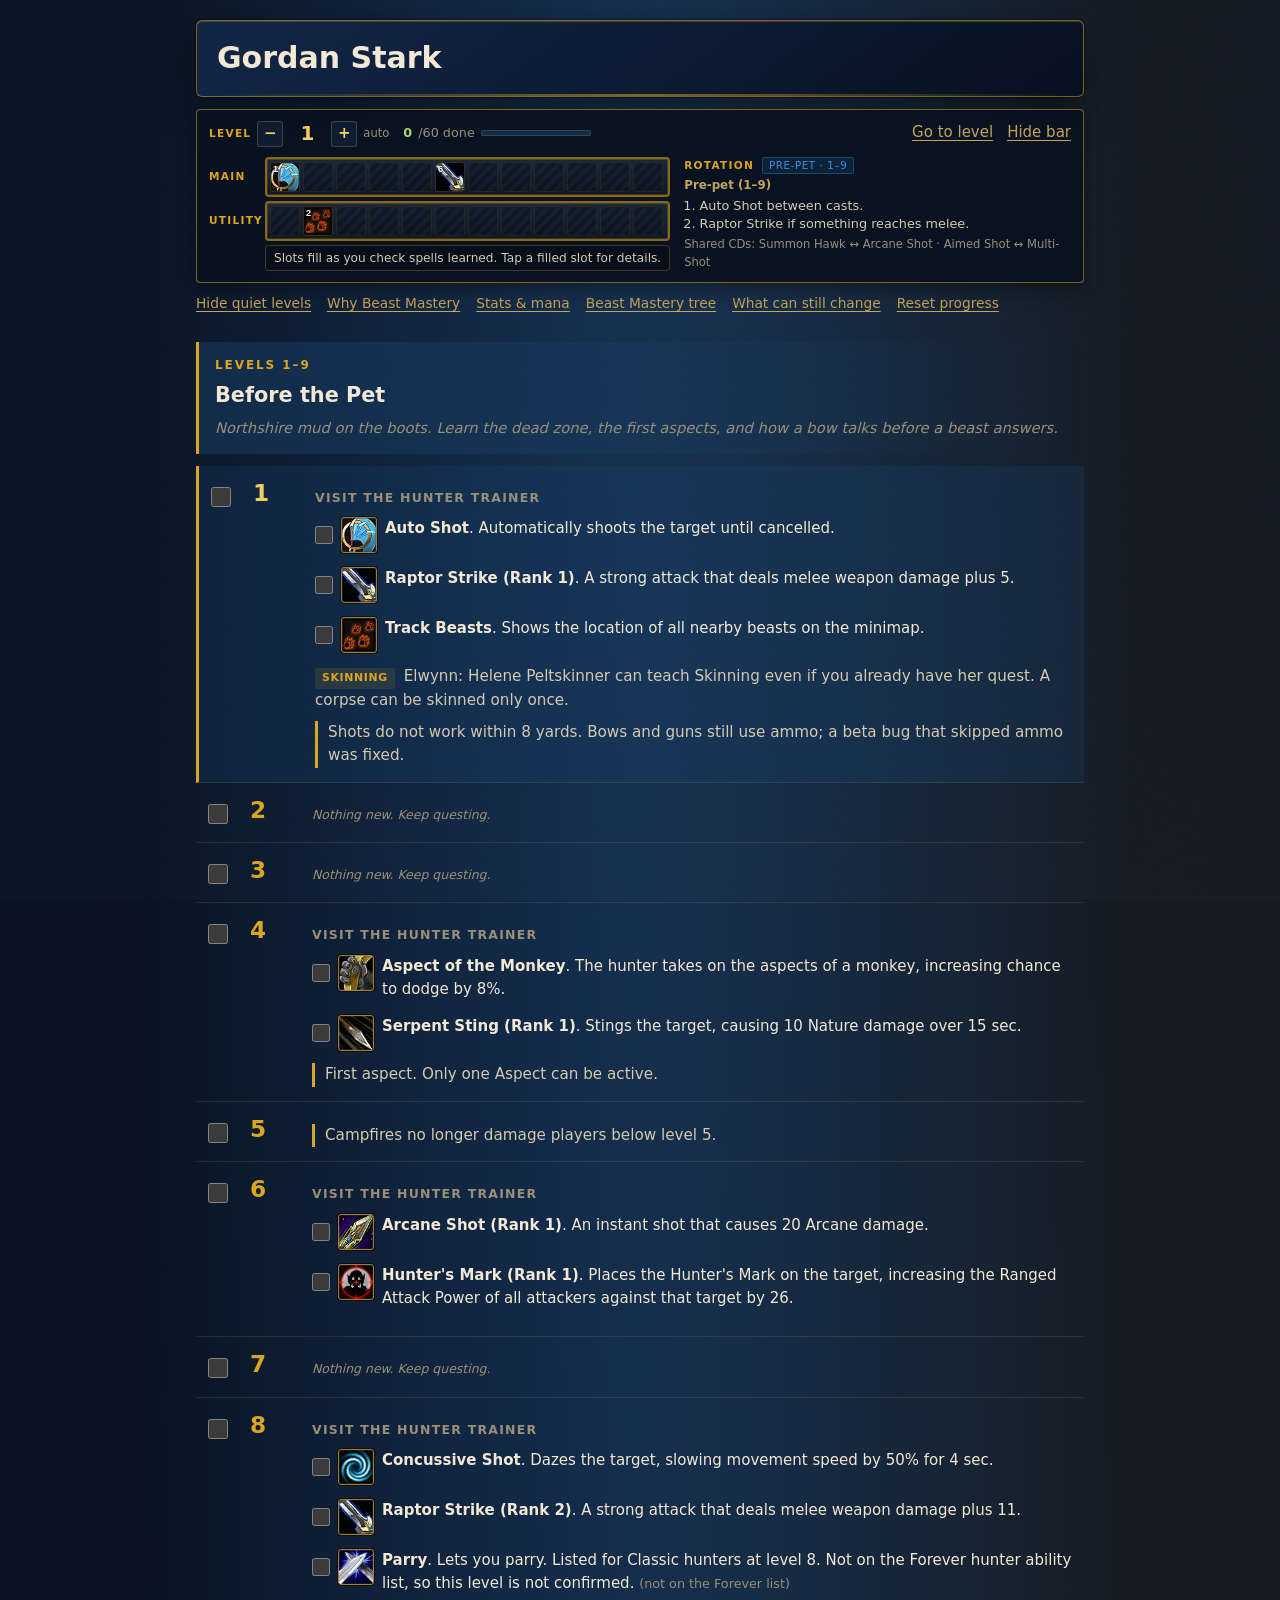
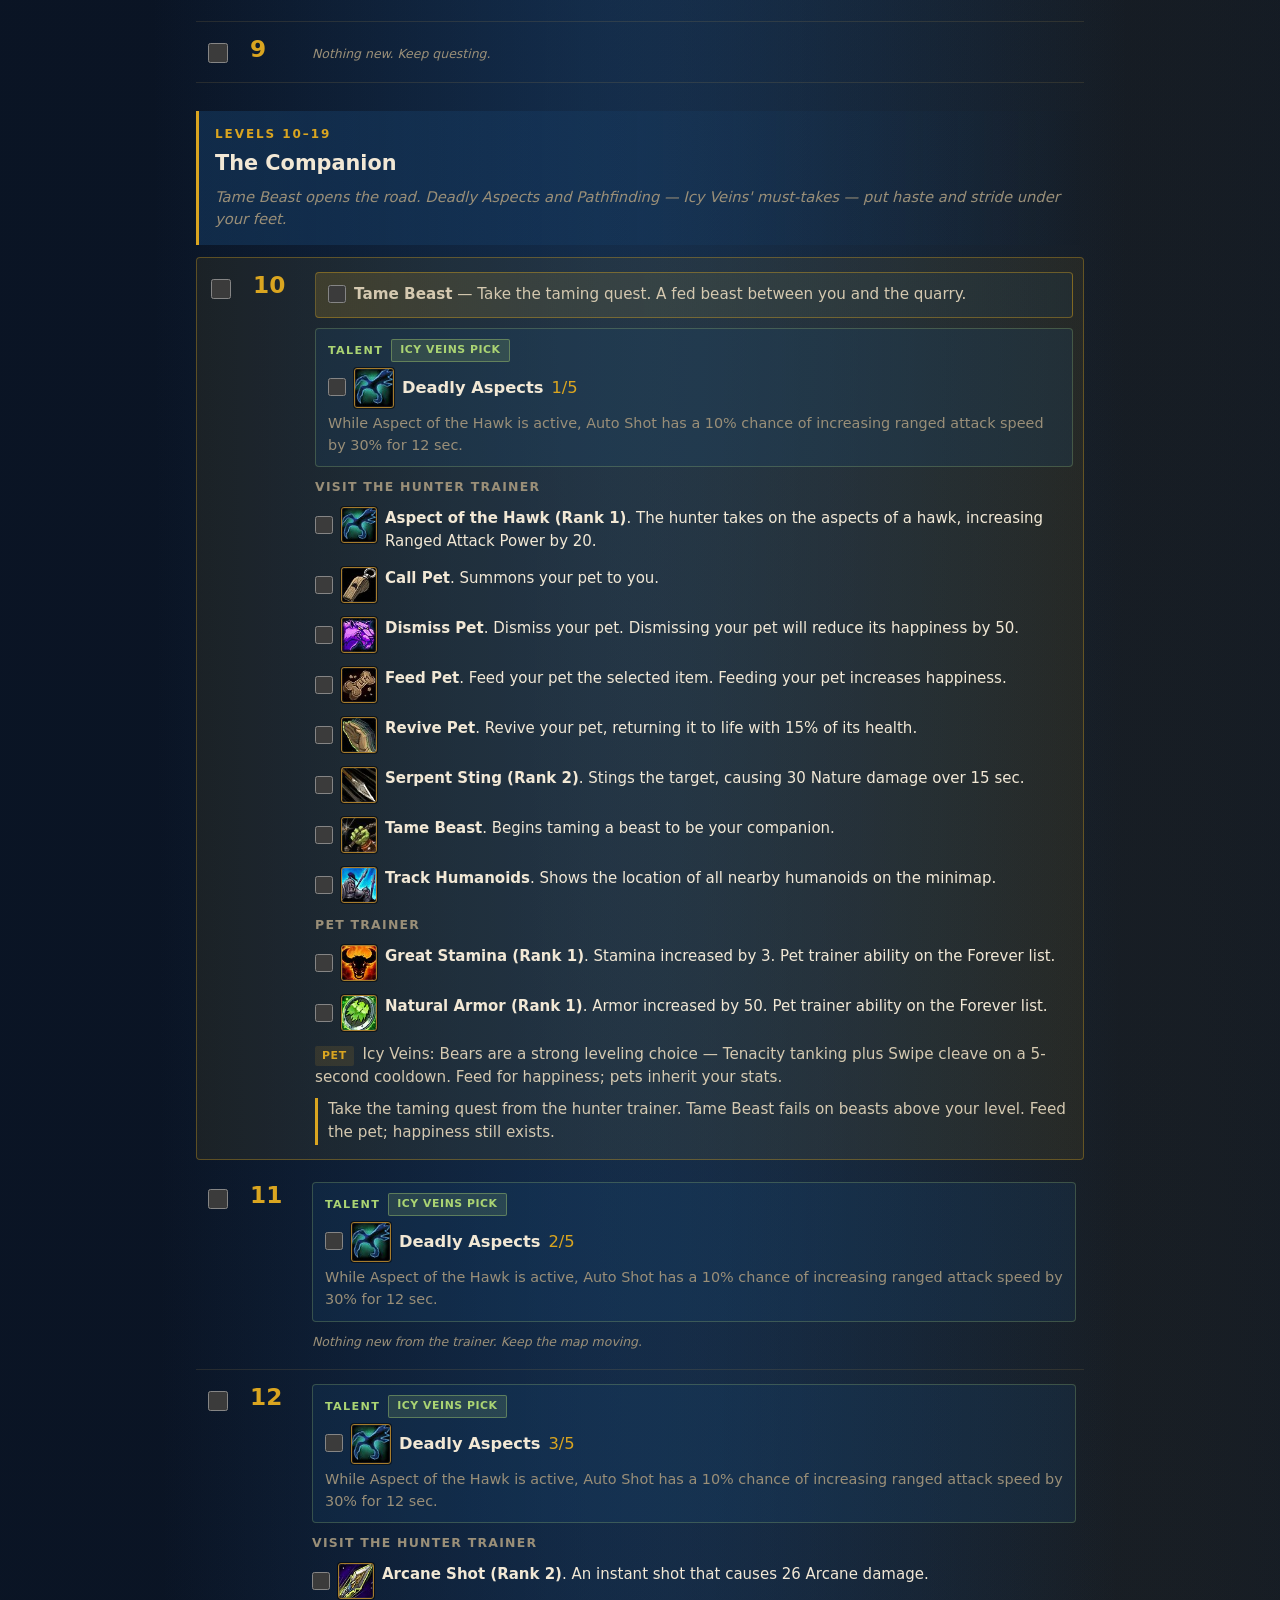
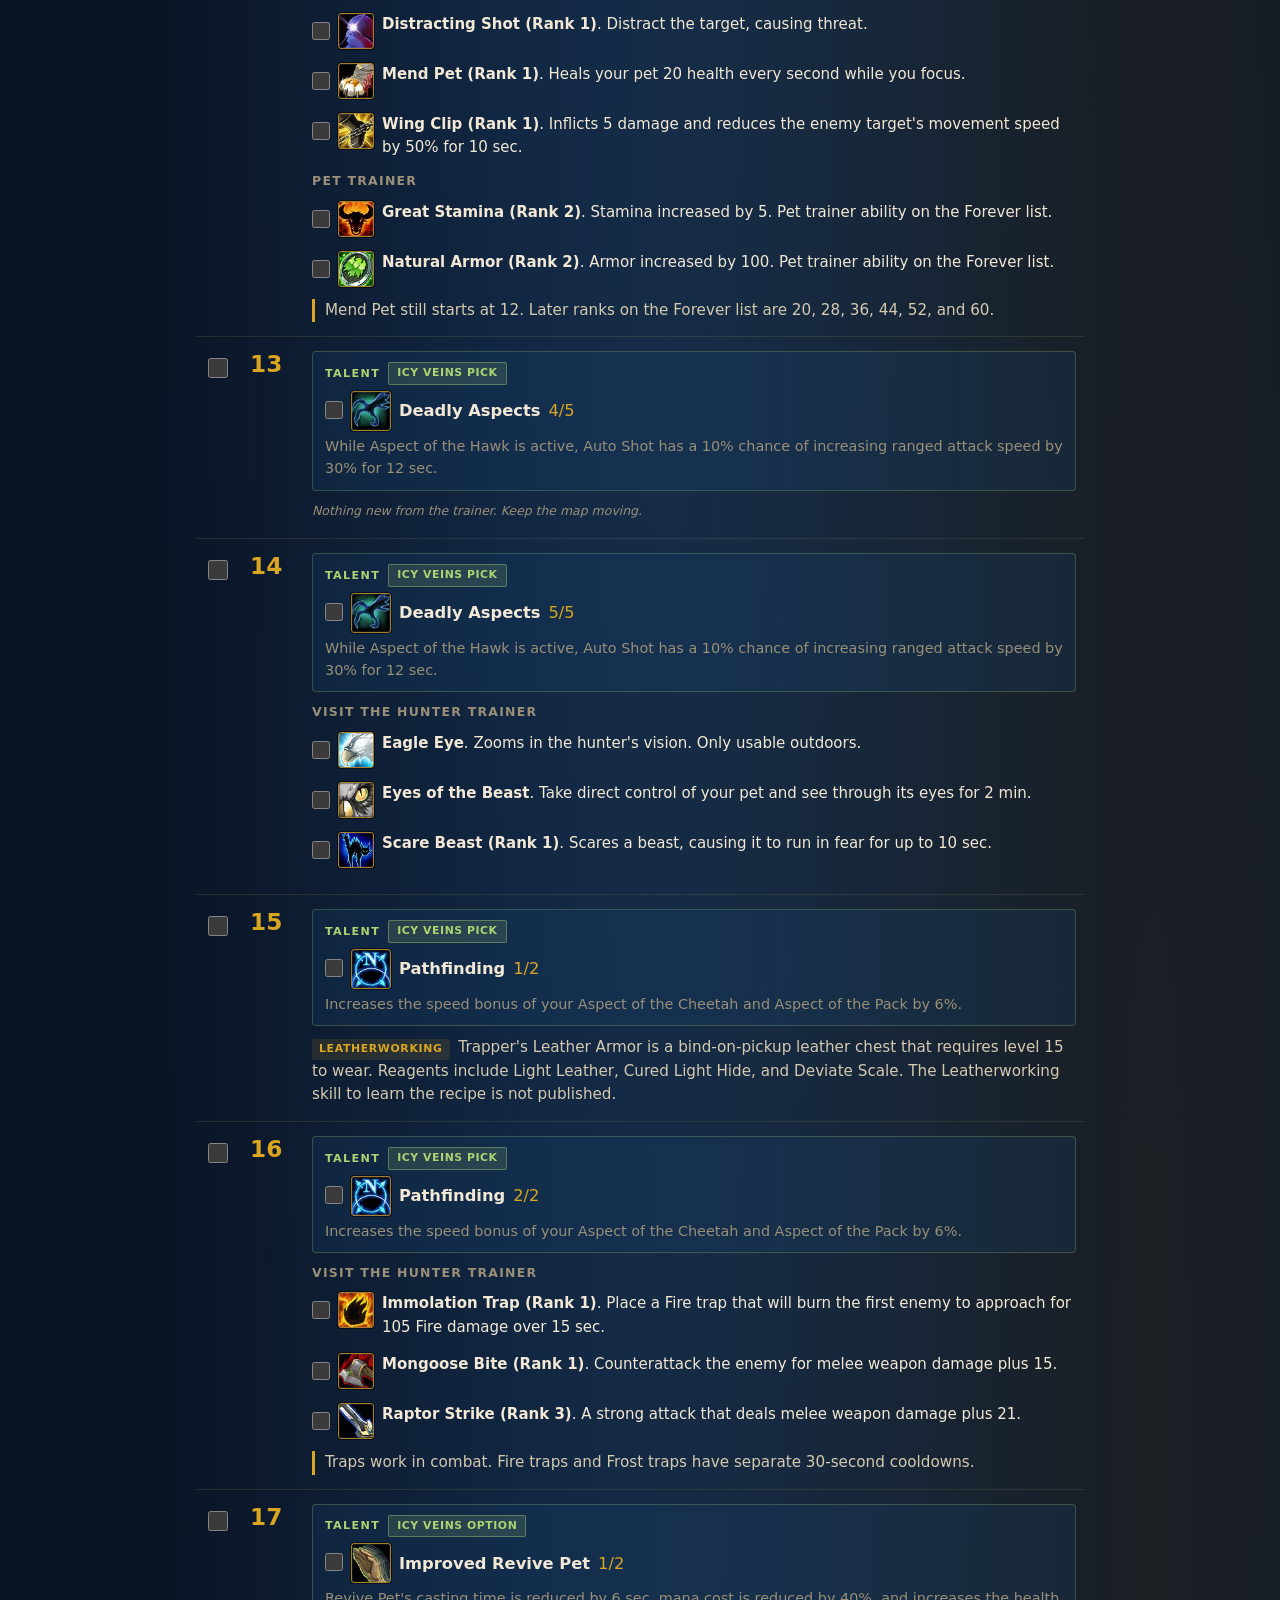
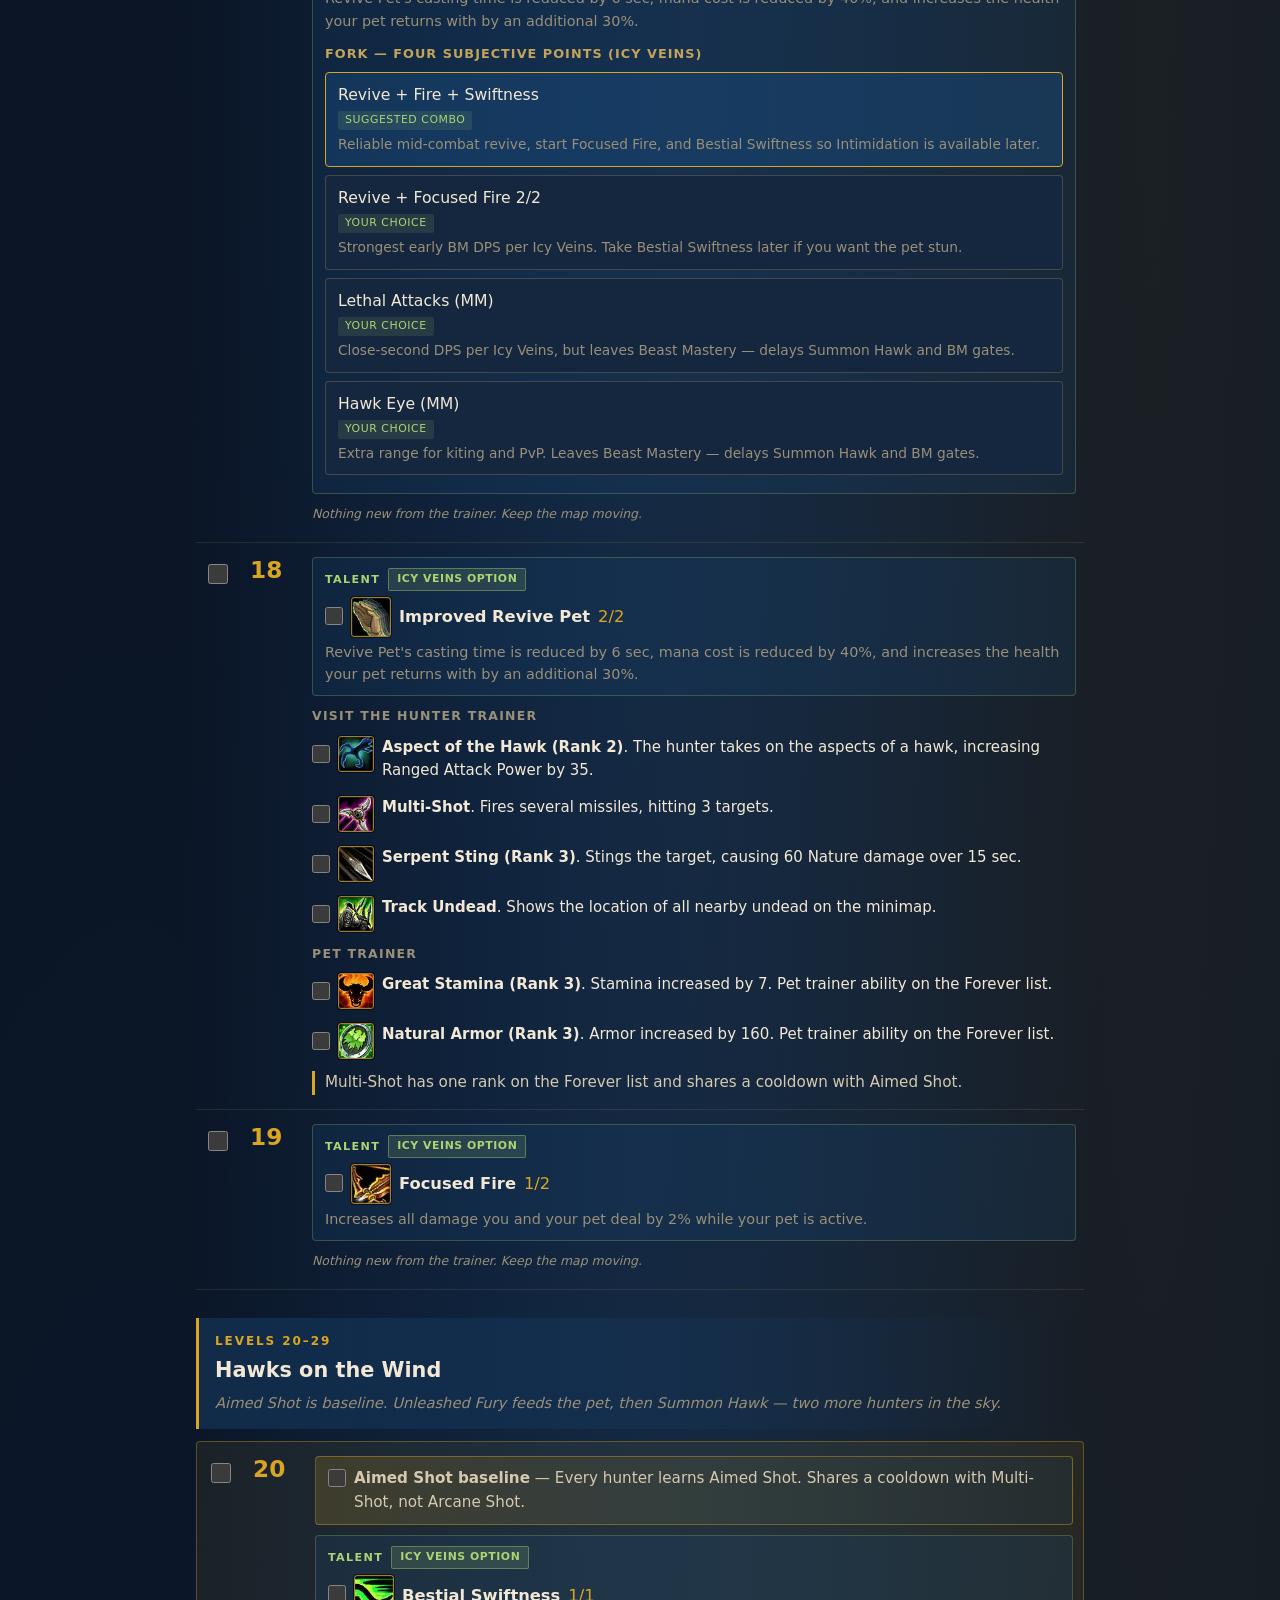
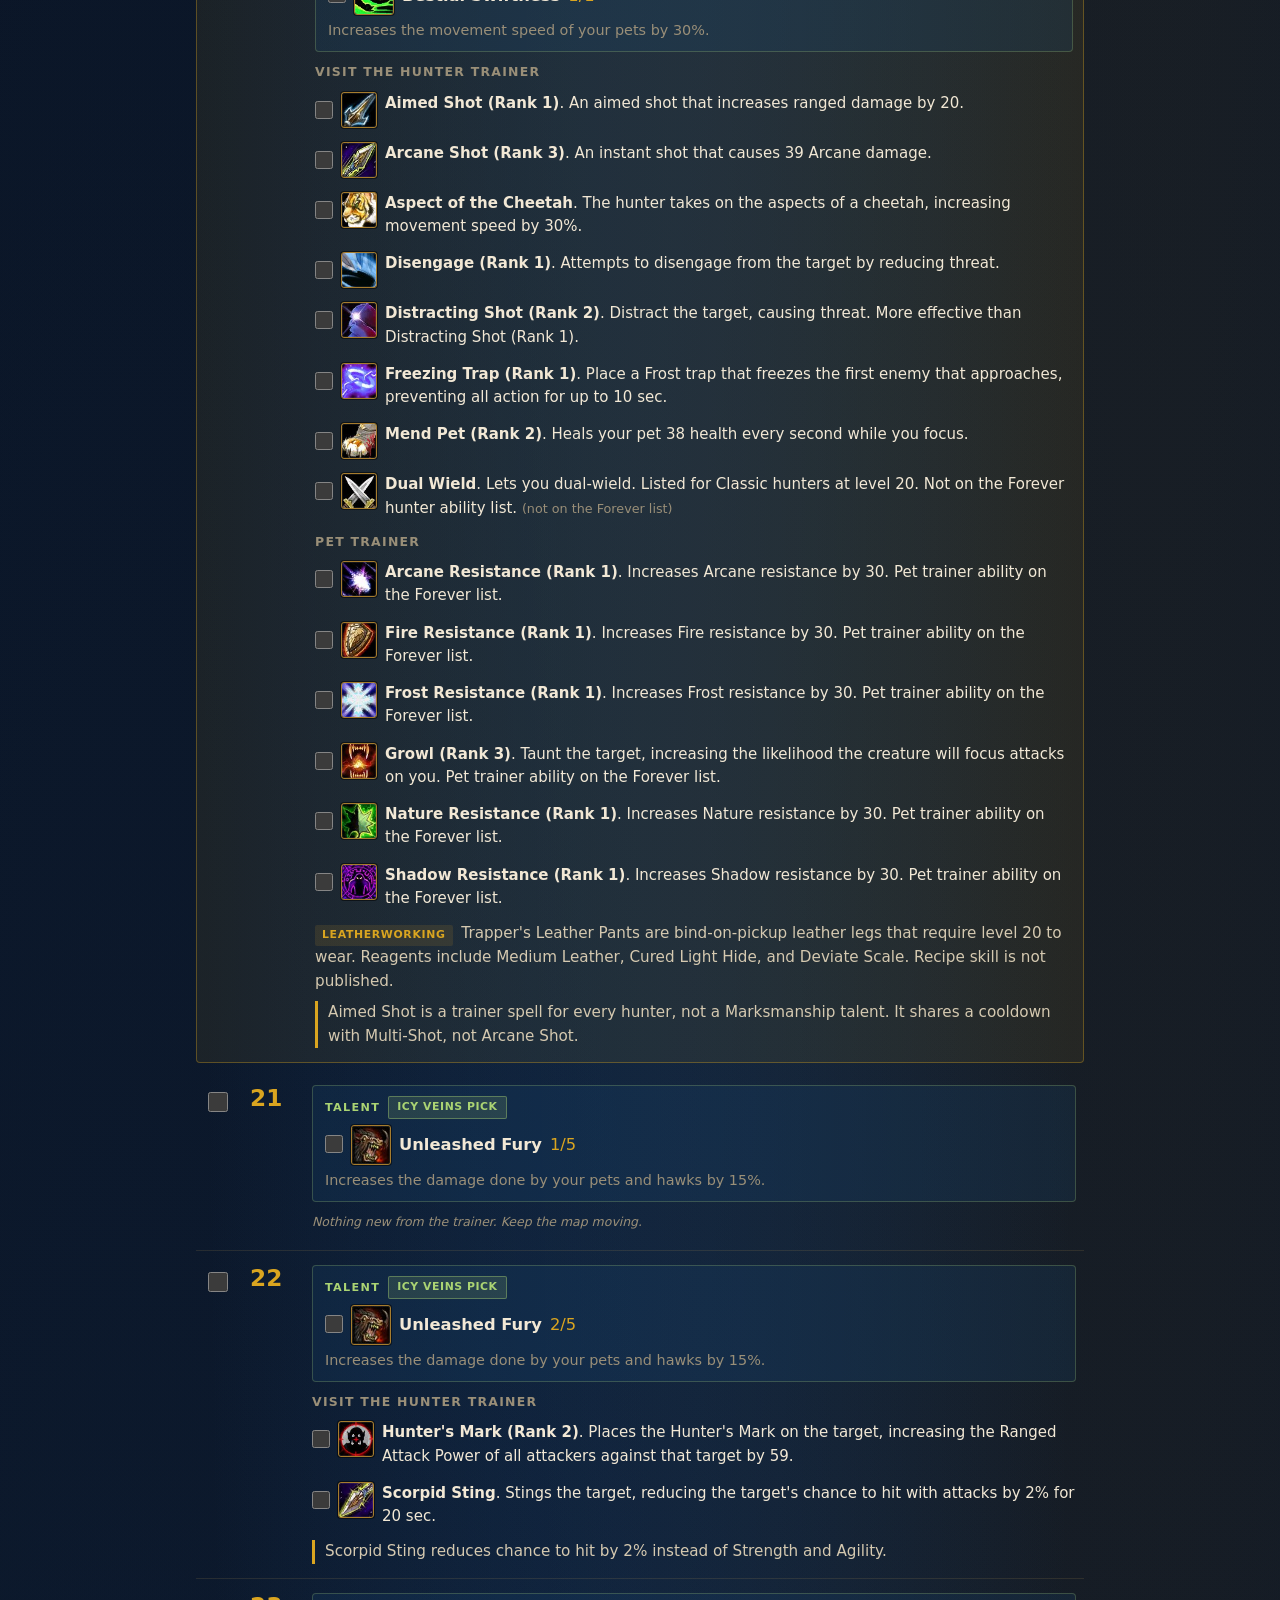
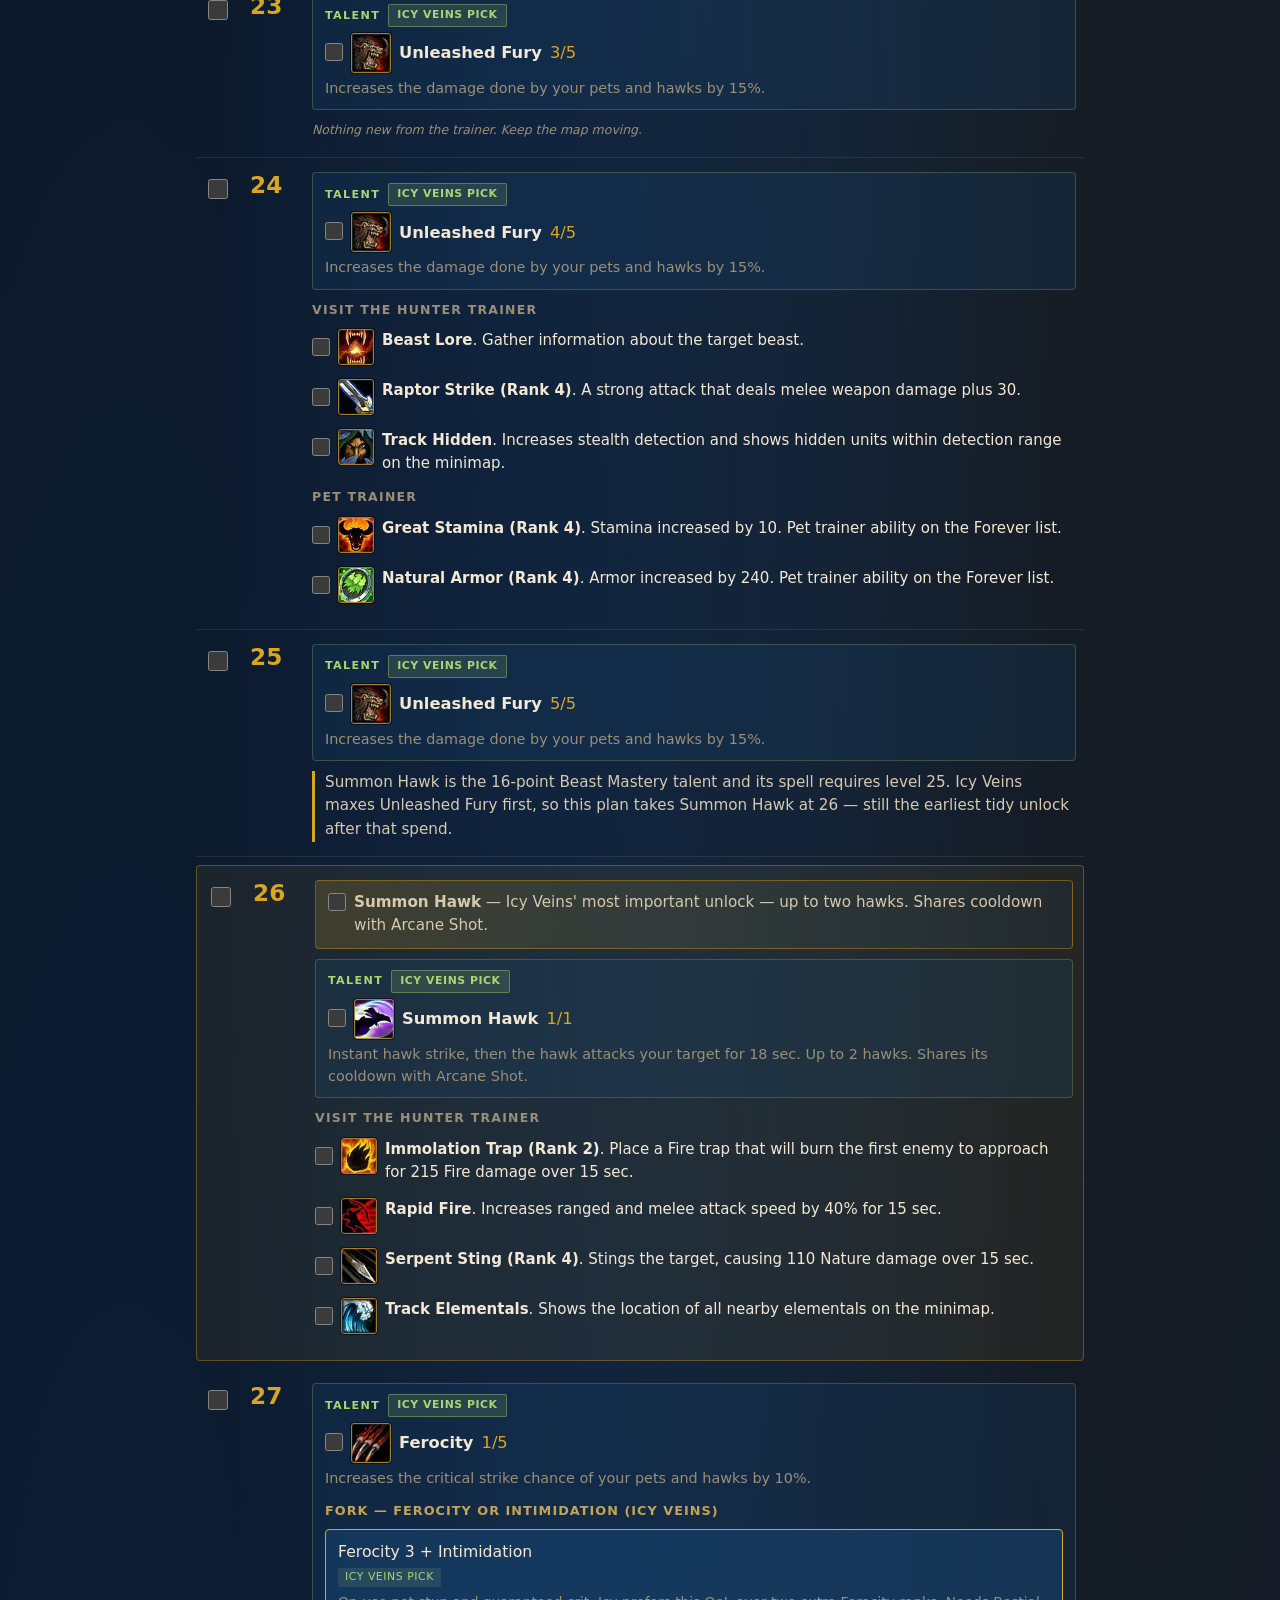
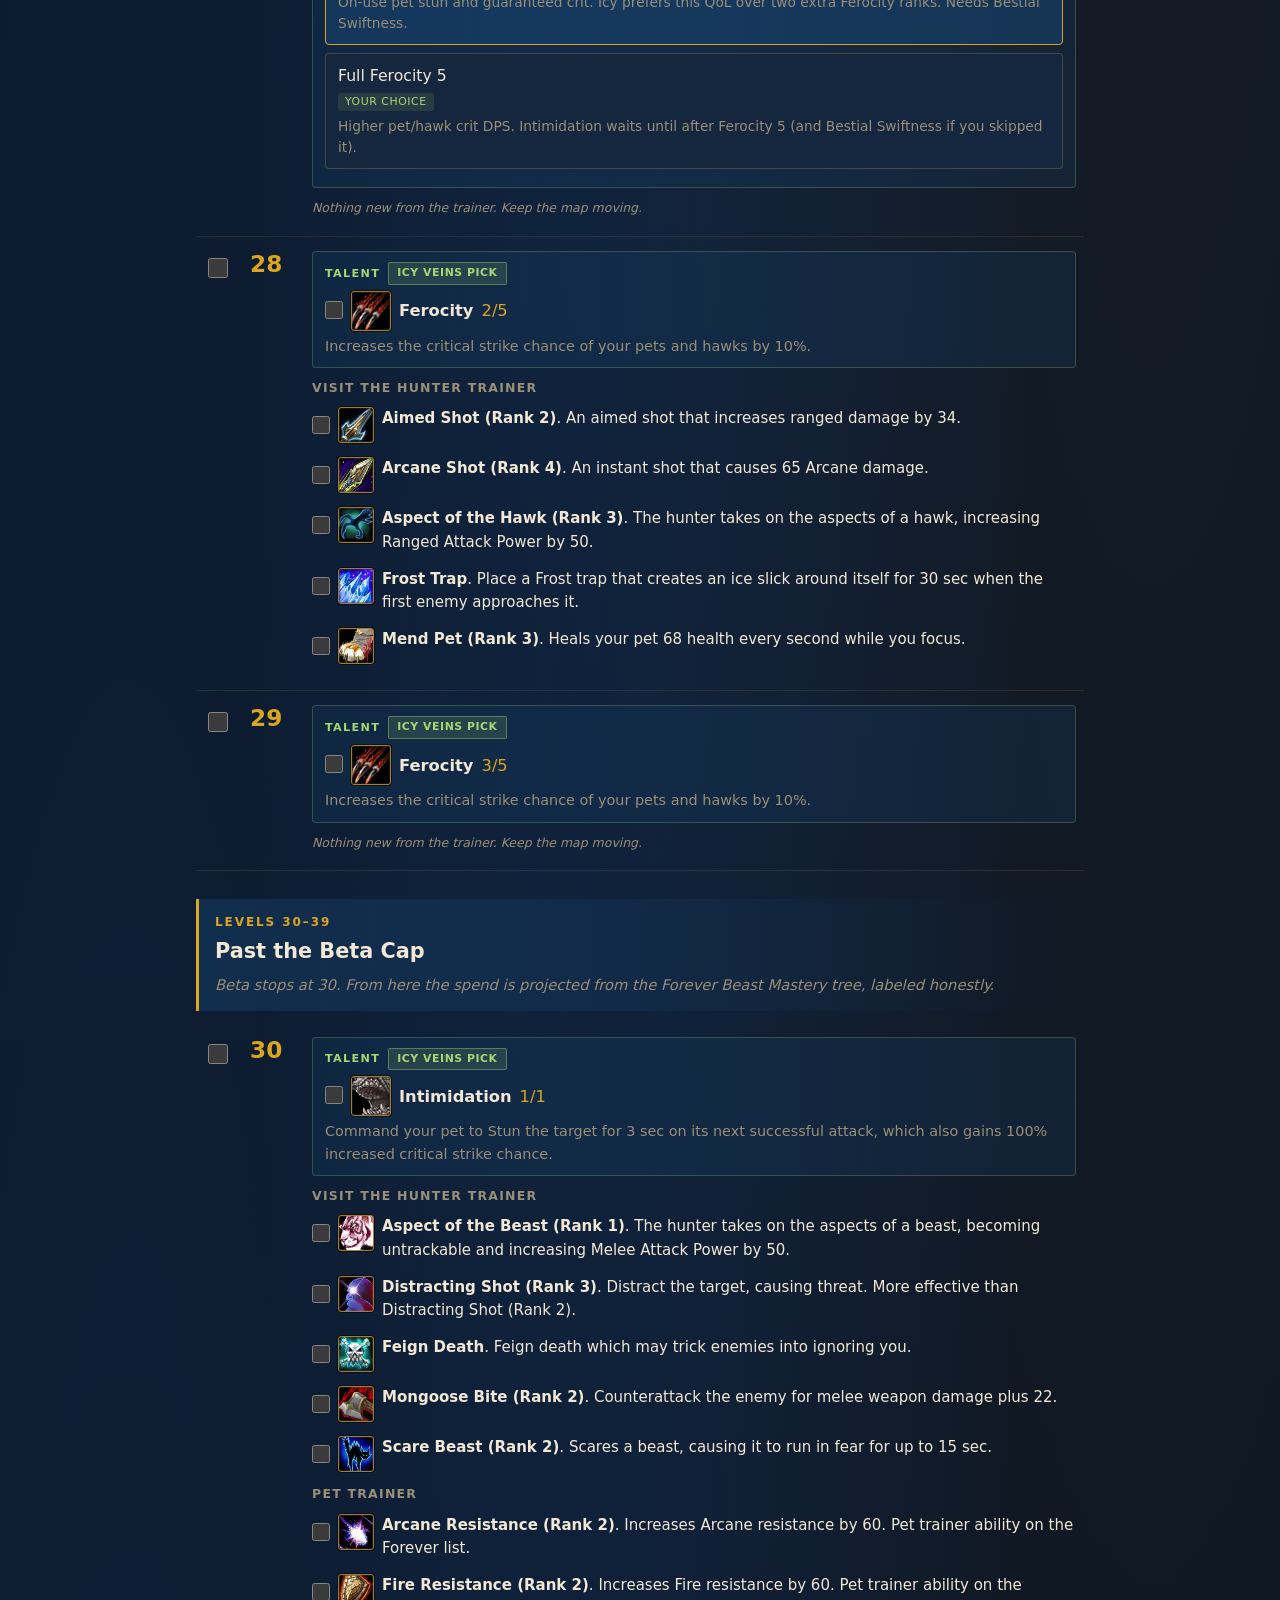
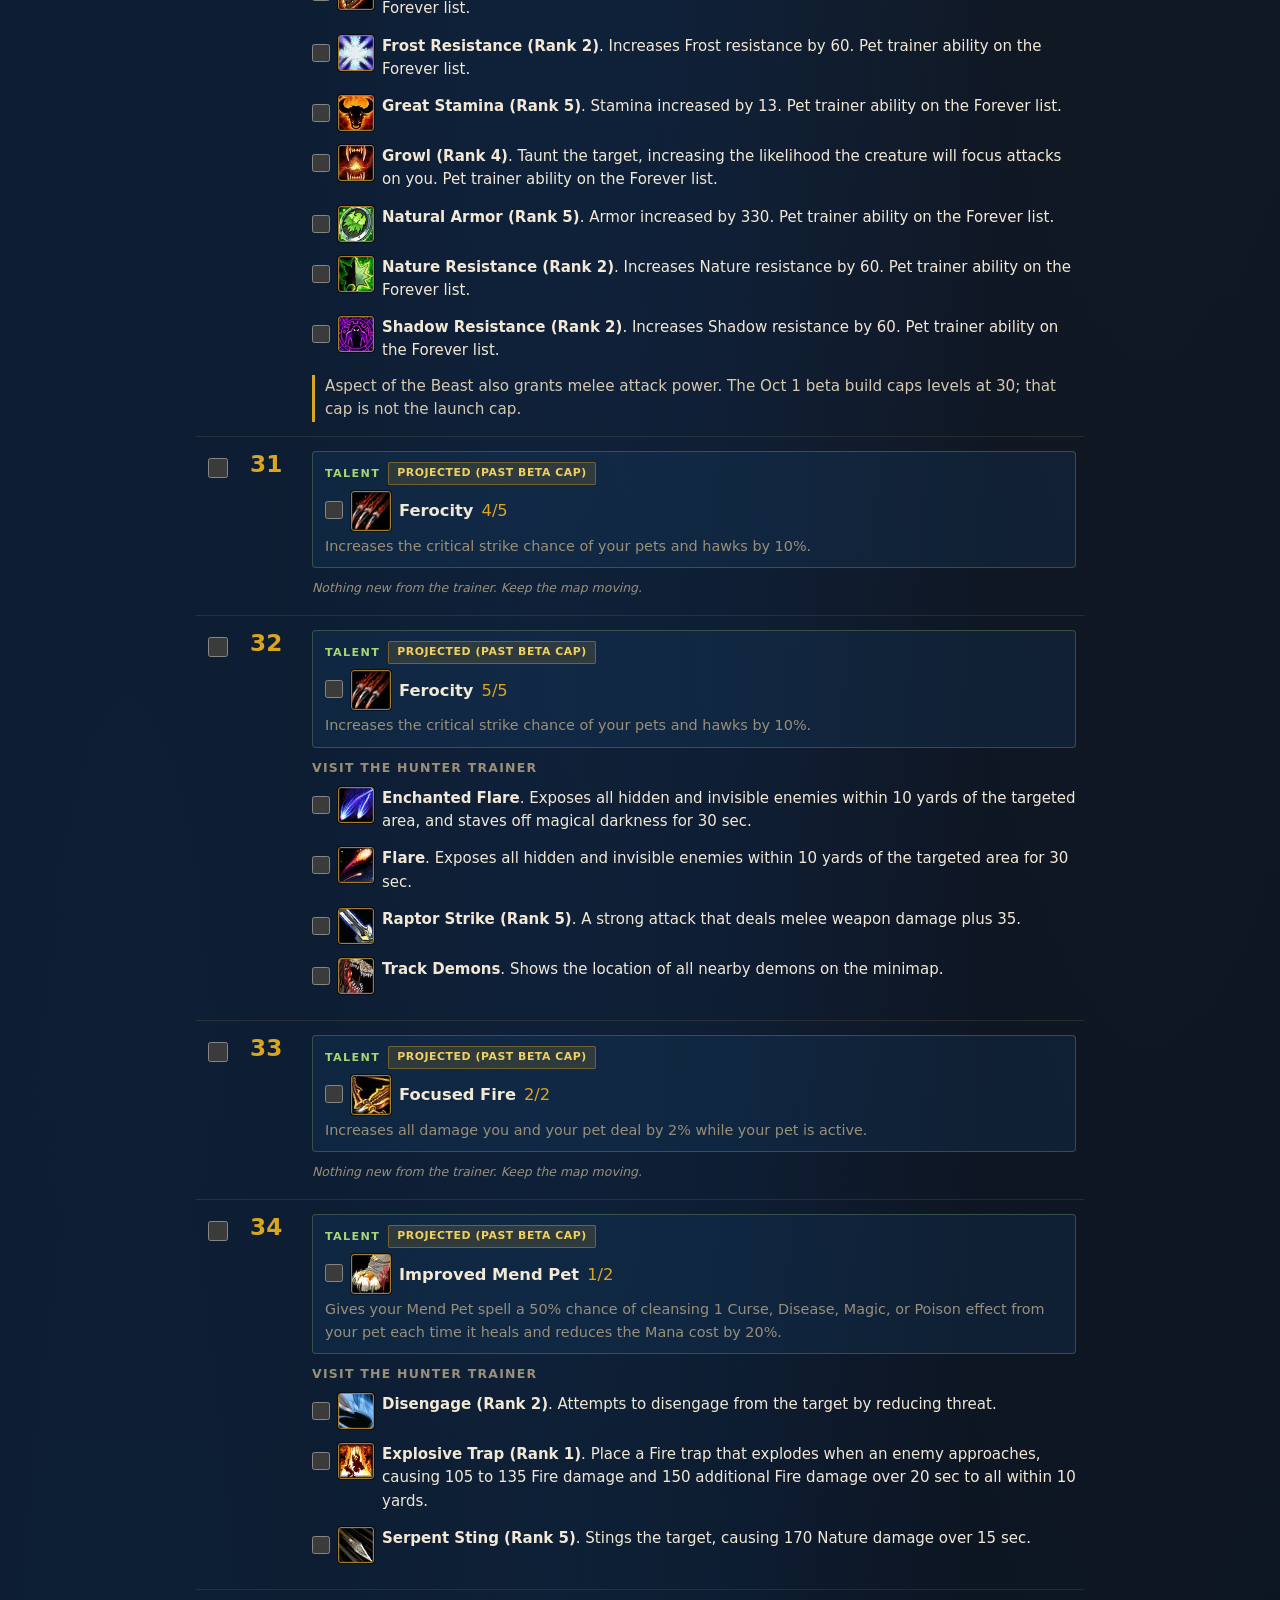
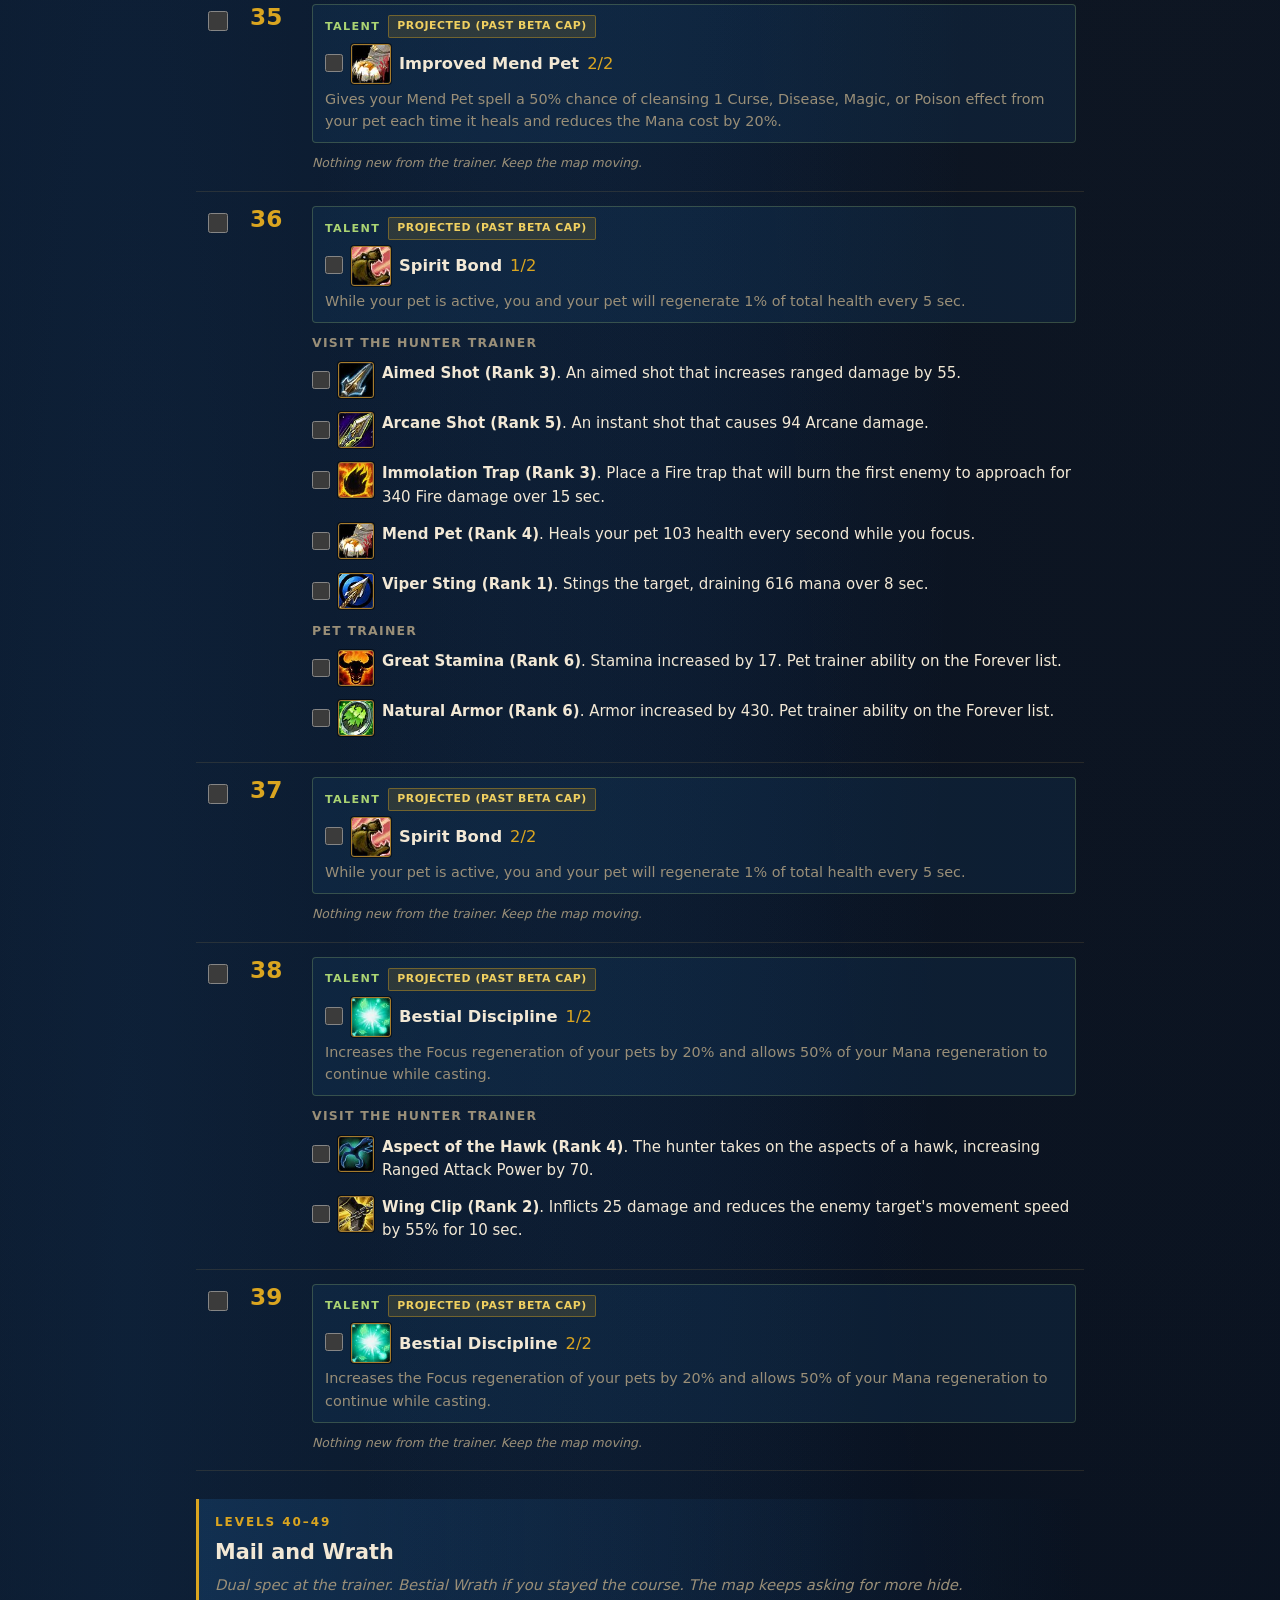
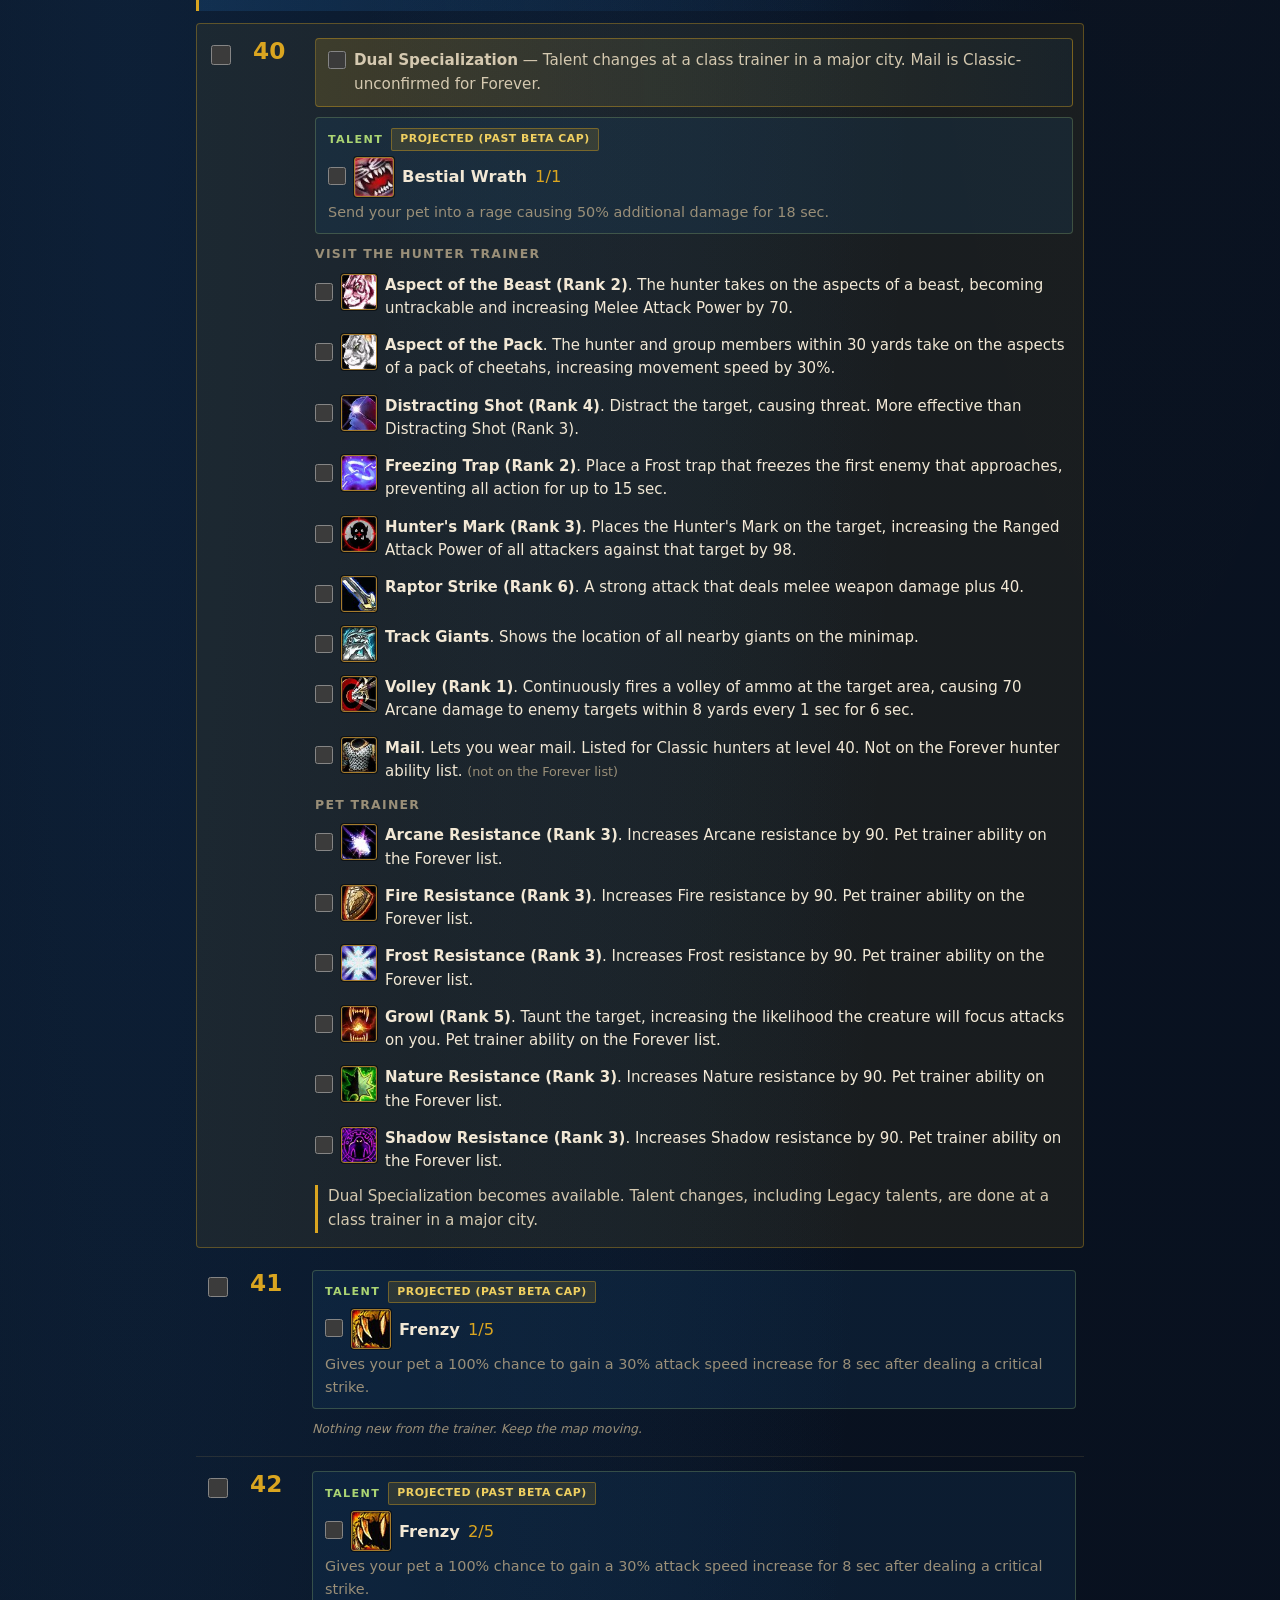
==== gordan-stark.html @ ea2b5f74 "Replace Hank Quill dwarf guide with Gordan Stark Human BM v4 Human Beast Mastery hunter on Normal ru" ====
<!DOCTYPE html>
<html lang="en">
<head>
<meta charset="utf-8">
<meta name="viewport" content="width=device-width, initial-scale=1">
<title>Gordan Stark — WoW Forever Beast Mastery</title>
<style>


:root {
  --bg-deep: #070e1a;
  --bg: #0b1526;
  --bg-panel: #122036;
  --bg-panel-2: #162843;
  --bg-row: #0f1c31;
  --bg-row-hover: #183049;
  --ink: #f2e8d5;
  --ink-soft: #d5c9b0;
  --muted: #9a8f78;
  --gold: #daa520;
  --gold-bright: #f0d060;
  --gold-dim: #a67c2d;
  --bronze: #c4a35a;
  --bronze-dark: #8b6914;
  --blue: #1a4a7a;
  --blue-mid: #2a6aad;
  --blue-glow: #3d8fd4;
  --hunter: #abd473;
  --hunter-dim: #6a9e4e;
  --ok: #4a9e62;
  --ok-fill: #5ec27a;
  --line: rgba(196, 163, 90, 0.28);
  --line-strong: rgba(218, 165, 32, 0.55);
  --shadow: rgba(0, 0, 0, 0.45);
  --chip: #15263f;
  --danger-soft: #e0a050;
  --forest: var(--hunter);
  --forest-mid: var(--hunter-dim);
  --forest-light: #c5e89a;
  --brass: var(--gold);
  --brass-bright: var(--gold-bright);
  --leather: var(--bronze);
  --leather-dark: #3a2a12;
  --parchment: var(--bg-panel);
  --parchment-deep: var(--bg-panel-2);
  --card: rgba(18, 32, 54, 0.92);
  color-scheme: dark;
}
* { box-sizing: border-box; }
html { scroll-behavior: smooth; }
@media (prefers-reduced-motion: reduce) {
  html { scroll-behavior: auto; }
  *, *::before, *::after { animation: none !important; transition: none !important; }
}
body {
  margin: 0;
  font: 15px/1.55 "Segoe UI", system-ui, -apple-system, "Helvetica Neue", Arial, sans-serif;
  color: var(--ink);
  background:
    radial-gradient(ellipse at 50% -10%, rgba(42, 106, 173, 0.35), transparent 55%),
    radial-gradient(ellipse at 90% 20%, rgba(218, 165, 32, 0.08), transparent 40%),
    radial-gradient(ellipse at 10% 60%, rgba(26, 74, 122, 0.25), transparent 45%),
    linear-gradient(180deg, #0a1424 0%, var(--bg) 40%, #060d18 100%);
  min-height: 100vh;
}
body::before {
  content: "";
  pointer-events: none;
  position: fixed;
  inset: 0;
  background-image:
    url("data:image/svg+xml,%3Csvg xmlns='http://www.w3.org/2000/svg' width='160' height='160'%3E%3Cfilter id='n'%3E%3CfeTurbulence type='fractalNoise' baseFrequency='0.8' numOctaves='2' stitchTiles='stitch'/%3E%3C/filter%3E%3Crect width='160' height='160' filter='url(%23n)' opacity='0.035'/%3E%3C/svg%3E");
  opacity: 0.7;
  z-index: 0;
}
.wrap { position: relative; z-index: 1; max-width: 880px; margin: 0 auto; padding: 20px 16px 64px; }
.site-header {
  background:
    linear-gradient(145deg, rgba(18, 40, 72, 0.98), rgba(8, 16, 32, 0.99));
  color: var(--ink);
  border: 1px solid var(--line-strong);
  border-radius: 6px;
  padding: 22px 22px 18px;
  box-shadow:
    0 0 0 1px rgba(0,0,0,0.4),
    0 12px 40px var(--shadow),
    inset 0 1px 0 rgba(240, 208, 96, 0.2);
  display: grid;
  grid-template-columns: auto 1fr;
  gap: 16px 20px;
  align-items: center;
  position: relative;
}
.site-header::after {
  content: "";
  position: absolute;
  left: 12px; right: 12px; bottom: 0;
  height: 2px;
  background: linear-gradient(90deg, transparent, var(--gold), transparent);
  opacity: 0.55;
}
.crest { display: block; filter: drop-shadow(0 2px 8px rgba(0,0,0,0.5)); }
.header-text h1 {
  font-size: clamp(1.7rem, 4.2vw, 2.35rem);
  font-weight: 700;
  margin: 0 0 2px;
  letter-spacing: 0.04em;
  text-transform: uppercase;
  color: var(--gold-bright);
  text-shadow: 0 0 24px rgba(218, 165, 32, 0.25);
  font-family: "Segoe UI", system-ui, -apple-system, "Helvetica Neue", Arial, sans-serif;
}
.header-text .subtitle {
  margin: 0;
  color: var(--ink-soft);
  font-size: 0.95rem;
  letter-spacing: 0.02em;
}
.header-text .forever-tag {
  display: inline-block;
  margin-top: 6px;
  font-size: 0.72rem;
  letter-spacing: 0.18em;
  text-transform: uppercase;
  color: var(--blue-glow);
  border: 1px solid rgba(61, 143, 212, 0.4);
  padding: 2px 10px;
  border-radius: 2px;
  background: rgba(26, 74, 122, 0.35);
}
.char-card {
  grid-column: 1 / -1;
  display: flex;
  flex-wrap: wrap;
  gap: 8px;
  margin-top: 4px;
}
.pill {
  display: inline-flex;
  align-items: center;
  gap: 6px;
  padding: 5px 11px;
  border-radius: 3px;
  background: rgba(26, 74, 122, 0.35);
  border: 1px solid rgba(196, 163, 90, 0.35);
  color: var(--ink-soft);
  font-size: 0.8rem;
}
.pill strong { color: var(--gold-bright); font-weight: 600; }
.rp-note {
  margin: 16px 0 0;
  padding: 14px 16px;
  background: var(--card);
  border: 1px solid var(--line);
  border-left: 3px solid var(--gold);
  border-radius: 0 4px 4px 0;
  color: var(--ink-soft);
  box-shadow: 0 4px 16px rgba(0,0,0,0.2);
}
.rp-note p { margin: 0; font-style: italic; }
.progress-sticky {
  position: sticky;
  top: 0;
  z-index: 20;
  margin: 14px 0 18px;
  padding: 10px 14px;
  background: rgba(11, 21, 38, 0.94);
  backdrop-filter: blur(10px);
  border: 1px solid var(--line);
  border-radius: 4px;
  box-shadow: 0 6px 20px rgba(0,0,0,0.35);
}
.progress-meta { display: flex; justify-content: space-between; align-items: baseline; gap: 12px; font-size: 0.9rem; color: var(--muted); }
.progress-meta strong { color: var(--gold-bright); font-size: 1.05rem; }
.bar { height: 8px; background: rgba(26, 74, 122, 0.5); border-radius: 2px; overflow: hidden; margin-top: 8px; border: 1px solid rgba(196,163,90,0.2); }
.bar > div { height: 100%; width: 0%; background: linear-gradient(90deg, var(--blue-mid), var(--gold)); border-radius: 2px; transition: width 0.25s ease; }
.tools { display: flex; flex-wrap: wrap; gap: 10px 16px; margin-top: 8px; }
button.link {
  background: none; border: 0; padding: 0; color: var(--bronze);
  font: inherit; cursor: pointer; text-decoration: underline; text-underline-offset: 3px;
}
.panel {
  background: var(--card);
  border: 1px solid var(--line);
  border-radius: 4px;
  padding: 16px 18px;
  margin: 0 0 14px;
  box-shadow: 0 4px 18px rgba(0,0,0,0.25), inset 0 1px 0 rgba(240,208,96,0.06);
}
.panel h2 {
  margin: 0 0 8px;
  font-size: 1.1rem;
  font-weight: 700;
  color: var(--gold-bright);
  letter-spacing: 0.06em;
  text-transform: uppercase;
}
.panel h3 { margin: 12px 0 6px; font-size: 0.95rem; color: var(--bronze); font-weight: 600; letter-spacing: 0.04em; text-transform: uppercase; }
.panel p, .panel li { color: var(--ink-soft); }
.panel ul { margin: 6px 0; padding-left: 1.2em; }
.why-grid { display: grid; gap: 10px; }
@media (min-width: 640px) {
  .why-grid { grid-template-columns: 1fr 1fr; }
}
.why-card {
  background: rgba(26, 74, 122, 0.22);
  border: 1px solid var(--line);
  border-radius: 4px;
  padding: 10px 12px;
}
.why-card strong { color: var(--hunter); display: block; margin-bottom: 4px; }
.rotation ol { margin: 8px 0 0; padding-left: 1.25em; }
.rotation li { margin: 4px 0; }
.badge {
  display: inline-block;
  font-size: 0.68rem;
  letter-spacing: 0.05em;
  text-transform: uppercase;
  padding: 2px 8px;
  border-radius: 2px;
  vertical-align: middle;
  font-weight: 600;
}
.badge-icy { background: rgba(171, 212, 115, 0.15); color: var(--hunter); border: 1px solid rgba(171, 212, 115, 0.4); }
.badge-proj { background: rgba(218, 165, 32, 0.15); color: var(--gold-bright); border: 1px solid rgba(218, 165, 32, 0.4); }
.badge-choice { background: rgba(61, 143, 212, 0.15); color: var(--blue-glow); border: 1px solid rgba(61, 143, 212, 0.4); }
.chapter { margin: 28px 0; }
.chapter-head {
  margin: 0 0 12px;
  padding: 14px 16px;
  background: linear-gradient(90deg, rgba(26, 74, 122, 0.4), transparent);
  border-left: 3px solid var(--gold);
  border-radius: 0 4px 4px 0;
}
.chapter-head h2 { margin: 0; font-size: 0.75rem; text-transform: uppercase; letter-spacing: 0.16em; color: var(--gold); font-weight: 700; }
.chapter-title { margin: 4px 0 0; font-size: 1.3rem; color: var(--ink); font-weight: 600; }
.chapter-flavor { margin: 6px 0 0; color: var(--muted); font-style: italic; font-size: 0.92rem; }
.row {
  display: grid;
  grid-template-columns: 36px 52px 1fr;
  gap: 8px 10px;
  padding: 14px 8px;
  border-bottom: 1px solid rgba(196, 163, 90, 0.15);
  align-items: start;
  background: transparent;
}
.row.done { opacity: 0.5; }
.row.done .lv-num { text-decoration: line-through; }
.milestone-row {
  background: rgba(218, 165, 32, 0.08);
  border: 1px solid rgba(218, 165, 32, 0.35);
  border-radius: 4px;
  margin: 8px 0;
  padding: 14px 10px;
}
.lv-num {
  font-size: 1.45rem;
  color: var(--gold);
  line-height: 1.1;
  font-variant-numeric: tabular-nums;
  font-weight: 700;
}
.chk { display: flex; align-items: flex-start; padding-top: 4px; }
.chk input {
  width: 20px; height: 20px; accent-color: var(--gold); cursor: pointer;
}
.callout {
  margin: 0 0 10px;
  padding: 10px 12px;
  background: linear-gradient(90deg, rgba(218, 165, 32, 0.18), rgba(26, 74, 122, 0.12));
  border: 1px solid rgba(218, 165, 32, 0.4);
  border-radius: 4px;
  color: var(--ink-soft);
  font-size: 0.95rem;
}
.talent-block {
  margin: 0 0 10px;
  padding: 10px 12px;
  background: rgba(26, 74, 122, 0.2);
  border: 1px solid rgba(171, 212, 115, 0.25);
  border-radius: 4px;
}
.talent-head { display: flex; flex-wrap: wrap; gap: 8px; align-items: center; margin-bottom: 6px; }
.talent-label {
  font-size: 0.7rem; text-transform: uppercase; letter-spacing: 0.12em; color: var(--hunter);
  font-weight: 700;
}
.talent-name {
  margin: 0; font-size: 1.05rem; color: var(--ink);
  display: flex; align-items: center; gap: 10px; flex-wrap: wrap;
}
.talent-name .rank { color: var(--gold); }
.talent-effect { margin: 4px 0 0; font-size: 0.9rem; color: var(--muted); }
.talent-icon, .spell-icon, .tree-icon, .abar-icon {
  width: 36px; height: 36px;
  border-radius: 3px;
  border: 1px solid var(--gold-dim);
  box-shadow: 0 0 0 1px rgba(0,0,0,0.5), inset 0 0 0 1px rgba(255,255,255,0.08);
  image-rendering: auto;
  flex-shrink: 0;
  background: #0a1220;
  object-fit: cover;
  vertical-align: middle;
}
.talent-icon { width: 40px; height: 40px; }
.spell-li {
  list-style: none;
  display: flex;
  align-items: flex-start;
  gap: 10px;
  margin: 6px 0 !important;
  padding: 4px 0;
}
.spells { margin: 0 0 8px; padding-left: 0 !important; }
.spell-text { flex: 1; min-width: 0; }
.spell-text strong { color: var(--ink); }
.tree-li {
  list-style: none;
  display: flex;
  align-items: flex-start;
  gap: 8px;
  margin: 6px 0;
}
.tree-icon { width: 28px; height: 28px; }
.icon-missing {
  display: inline-flex; align-items: center; justify-content: center;
  width: 36px; height: 36px; font-size: 0.75rem; font-weight: 700;
  color: var(--muted); border: 1px dashed var(--line); border-radius: 3px;
  background: rgba(0,0,0,0.3);
}
.fork { margin-top: 12px; }
.fork-title { margin: 0 0 8px; font-size: 0.8rem; color: var(--bronze); text-transform: uppercase; letter-spacing: 0.08em; font-weight: 700; }
.chip { display: block; margin: 0 0 8px; cursor: pointer; }
.chip input { position: absolute; opacity: 0; pointer-events: none; }
.chip-body {
  display: block;
  padding: 10px 12px;
  background: var(--chip);
  border: 1.5px solid var(--line);
  border-radius: 4px;
  transition: border-color 0.15s ease, box-shadow 0.15s ease;
}
.chip input:checked + .chip-body {
  border-color: var(--gold);
  box-shadow: 0 0 0 2px rgba(218, 165, 32, 0.25);
  background: rgba(26, 74, 122, 0.45);
}
.chip-label { display: block; color: var(--ink); font-size: 0.98rem; }
.chip-badge {
  display: inline-block; margin-top: 4px; font-size: 0.68rem; text-transform: uppercase;
  letter-spacing: 0.05em; color: var(--hunter); background: rgba(171,212,115,0.12);
  padding: 1px 7px; border-radius: 2px;
}
.chip-trade { display: block; margin-top: 4px; font-size: 0.86rem; color: var(--muted); }
.section-tag { margin: 8px 0 4px; font-size: 0.78rem; text-transform: uppercase; letter-spacing: 0.1em; color: var(--muted); font-weight: 600; }
.section-tag.muted { text-transform: none; letter-spacing: 0; font-style: italic; font-weight: normal; }
.tag { color: var(--muted); font-size: 0.85em; }
.prof, .pet-note, .watch {
  margin: 8px 0 0; font-size: 0.95rem; color: var(--ink-soft);
}
.prof-badge {
  display: inline-block; font-size: 0.68rem; text-transform: uppercase; letter-spacing: 0.06em;
  background: rgba(218, 165, 32, 0.12); color: var(--gold); padding: 2px 7px; border-radius: 2px; margin-right: 4px;
  font-weight: 700;
}
.watch { border-left: 3px solid var(--gold); padding-left: 10px; }
.hide-quiet .quiet { display: none; }
.sources {
  margin-top: 28px; padding-top: 16px; border-top: 1px dashed var(--line);
  font-size: 0.88rem; color: var(--muted);
}
.sources a { color: var(--blue-glow); }
.sources ul { padding-left: 1.2em; }
.caveat-list { font-size: 0.9rem; }
#talentTree[hidden], #caveat[hidden], #rotation[hidden], #actionBar[hidden] { display: none !important; }

/* ===== Action Bar ===== */
#actionBar { display: block; }
.abar-intro { margin: 0 0 12px; }
.abar-milestones {
  display: flex; flex-wrap: wrap; gap: 6px; margin: 0 0 14px;
}
.abar-ms {
  font: inherit; cursor: pointer;
  padding: 6px 12px; border-radius: 3px;
  border: 1px solid var(--line);
  background: var(--bg-row);
  color: var(--ink-soft);
  font-size: 0.82rem; font-weight: 600; letter-spacing: 0.03em;
}
.abar-note {
  font-size: 0.88rem; color: var(--muted); margin: 0 0 12px;
  padding: 8px 10px; border-left: 3px solid var(--blue-glow); background: rgba(26,74,122,0.2);
}
.abar-strip-wrap { margin: 0 0 16px; }
.abar-strip-label {
  font-size: 0.72rem; text-transform: uppercase; letter-spacing: 0.12em;
  color: var(--gold); font-weight: 700; margin: 0 0 6px;
}
.abar-bar {
  display: grid;
  grid-template-columns: repeat(12, minmax(0, 1fr));
  gap: 4px;
  padding: 8px;
  background:
    linear-gradient(180deg, #1a283c 0%, #0e1828 100%);
  border: 2px solid var(--bronze-dark);
  border-radius: 4px;
  box-shadow:
    inset 0 0 0 1px rgba(218,165,32,0.25),
    0 4px 12px rgba(0,0,0,0.4);
}
.abar-slot {
  position: relative;
  aspect-ratio: 1;
  min-width: 0;
  border: 1px solid #3a2a12;
  border-radius: 3px;
  background: #0a1018;
  padding: 0;
  cursor: pointer;
  overflow: hidden;
  box-shadow: inset 0 0 0 1px rgba(255,255,255,0.06);
}
.abar-slot.empty {
  cursor: default;
  background: repeating-linear-gradient(-45deg, #0a1018, #0a1018 4px, #121c2a 4px, #121c2a 8px);
  opacity: 0.55;
}
.abar-slot .abar-icon {
  width: 100%; height: 100%;
  border: 0; border-radius: 2px;
  display: block;
}
.abar-slot .abar-key {
  position: absolute; left: 2px; top: 1px;
  font-size: 0.58rem; font-weight: 700; color: #fff;
  text-shadow: 0 0 3px #000, 0 1px 2px #000;
  pointer-events: none;
}
.abar-slot .abar-tip {
  display: none;
}
.abar-detail {
  margin: 10px 0 0;
  padding: 10px 12px;
  background: rgba(7, 14, 26, 0.8);
  border: 1px solid var(--line);
  border-radius: 4px;
  min-height: 3.2em;
  font-size: 0.9rem;
  color: var(--ink-soft);
}
.abar-detail strong { color: var(--gold-bright); }
.abar-detail .lvl { color: var(--hunter); font-weight: 600; }
.abar-legend {
  margin: 14px 0 0;
  padding: 10px 12px;
  background: rgba(26, 74, 122, 0.25);
  border: 1px solid var(--line);
  border-radius: 4px;
  font-size: 0.88rem;
}
.abar-legend h3 { margin: 0 0 6px; }
.abar-legend ul { margin: 0; padding-left: 1.2em; }
.abar-share {
  display: inline-flex; align-items: center; gap: 6px;
  margin: 2px 0;
}
.abar-share img { width: 22px; height: 22px; border-radius: 2px; border: 1px solid var(--gold-dim); }

@media print {
  body { background: white; color: #111; }
  body::before, .progress-sticky, .tools { display: none !important; }
  .site-header { box-shadow: none; break-inside: avoid; }
  .row { break-inside: avoid; }
  .chip input { opacity: 1; position: static; }
}
@media (max-width: 520px) {
  .site-header { grid-template-columns: 1fr; text-align: center; justify-items: center; }
  .char-card { justify-content: center; }
  .row { grid-template-columns: 28px 40px 1fr; gap: 6px; padding-left: 2px; padding-right: 2px; }
  .lv-num { font-size: 1.25rem; }
  .abar-bar { gap: 2px; padding: 4px; }
  .talent-icon, .spell-icon { width: 30px; height: 30px; }
}


/* ===== v4: no interaction glow anywhere ===== */
* { -webkit-tap-highlight-color: transparent; }
html, body { -webkit-tap-highlight-color: transparent; }
[hidden] { display: none !important; }
button, input, label, .abar-slot, .row, .chip-body, .row-summary { transition: none !important; }
button:focus, input:focus, .row-summary:focus, .abar-slot:focus { outline: none; }
/* keyboard-only focus ring: plain dotted line, no glow (never shown for mouse/touch) */
button:focus-visible, .chip input:focus-visible + .chip-body, .item-chk:focus-visible, .done-chk:focus-visible {
  outline: 1px dotted var(--bronze); outline-offset: 2px;
}
.chip input:checked + .chip-body { border-color: var(--gold); background: rgba(26, 74, 122, 0.45); box-shadow: none; }
.abar-slot { cursor: default; box-shadow: none; }
.abar-slot.filled { cursor: pointer; }
.wrap { max-width: 920px; }

/* ===== sticky play panel (compact) ===== */
.play-panel {
  position: sticky; top: 0; z-index: 30;
  margin: 12px 0 10px; padding: 8px 12px 10px;
  background: rgba(9, 18, 33, 0.97);
  border: 1px solid var(--line-strong); border-radius: 4px;
  box-shadow: 0 6px 18px rgba(0,0,0,0.4);
}
.play-top { display: flex; flex-wrap: wrap; align-items: center; gap: 6px 14px; }
.lvl-compact { display: inline-flex; align-items: center; gap: 6px; }
.lvl-label, .strip-label {
  font-size: 0.66rem; text-transform: uppercase; letter-spacing: 0.12em; color: var(--gold); font-weight: 700;
}
.step {
  font: inherit; cursor: pointer; width: 26px; height: 26px; padding: 0;
  border: 1px solid var(--line); border-radius: 3px; background: var(--bg-row);
  color: var(--gold-bright); font-weight: 700; line-height: 1;
}
.lvl-display { min-width: 1.8em; text-align: center; font-size: 1.25rem; font-weight: 700; color: var(--gold-bright); font-variant-numeric: tabular-nums; }
.lvl-mode { font-size: 0.72rem; color: var(--muted); }
.play-progress { font-size: 0.8rem; color: var(--muted); display: inline-flex; align-items: center; gap: 6px; }
.play-progress strong { color: var(--hunter); }
.play-progress .bar { width: 110px; margin: 0; height: 6px; }
.play-top .spacer { flex: 1; }
.play-grid { display: grid; grid-template-columns: auto minmax(0, 1fr); gap: 8px 14px; margin-top: 8px; align-items: start; }
.play-panel.collapsed .play-grid { display: none; }
.strip { display: grid; grid-template-columns: 50px auto; align-items: center; gap: 6px; margin: 0 0 4px; }
.play-panel .abar-bar {
  grid-template-columns: repeat(12, 30px); gap: 3px; padding: 3px;
  box-shadow: inset 0 0 0 1px rgba(218,165,32,0.2);
}
.play-panel .abar-slot { width: 30px; height: 30px; aspect-ratio: auto; display: block; }
.abar-slot .abar-icon { width: 100%; height: 100%; border: 0; border-radius: 2px; display: block; box-shadow: none; }
.play-panel .abar-detail { margin: 2px 0 0 56px; padding: 3px 8px; min-height: 0; font-size: 0.76rem; }
.live-rotation { font-size: 0.8rem; min-width: 0; }
.rot-head { display: flex; align-items: center; gap: 8px; margin-bottom: 2px; }
.era-tag {
  font-size: 0.64rem; letter-spacing: 0.06em; text-transform: uppercase; color: var(--blue-glow);
  border: 1px solid rgba(61,143,212,0.35); padding: 0 6px; border-radius: 2px; background: rgba(26,74,122,0.3);
}
.rot-band { margin: 0 0 2px; color: var(--bronze); font-size: 0.74rem; font-weight: 600; }
.live-rotation ol { margin: 0; padding-left: 1.2em; }
.live-rotation li { margin: 1px 0; color: var(--ink-soft); line-height: 1.35; }
.rot-empty { margin: 0; color: var(--muted); font-style: italic; }
.shared-cd { margin: 4px 0 0; font-size: 0.72rem; color: var(--muted); }
.extras-tools { display: flex; flex-wrap: wrap; gap: 6px 16px; margin: 4px 0 12px; font-size: 0.86rem; }
@media (max-width: 720px) {
  .play-grid { grid-template-columns: 1fr; }
  .play-panel .abar-bar { grid-template-columns: repeat(12, minmax(0, 1fr)); }
  .play-panel .abar-slot { width: auto; height: auto; aspect-ratio: 1; }
  .strip { grid-template-columns: 38px minmax(0, 1fr); }
  .play-panel .abar-detail { margin-left: 0; }
}

/* ===== rows: checkable items, collapse in place ===== */
.row { scroll-margin-top: calc(var(--panel-h, 180px) + 12px); }
.row.done { opacity: 1; }
.row.done .lv-num { text-decoration: none; }
.item-line { display: flex; align-items: flex-start; gap: 8px; cursor: pointer; }
.item-chk { width: 18px; height: 18px; margin: 9px 0 0; flex-shrink: 0; accent-color: var(--hunter-dim); cursor: pointer; }
.talent-line .item-chk { margin-top: 10px; }
.callout.item-line .item-chk { margin-top: 2px; }
.talent-name { display: inline-flex; align-items: center; gap: 8px; margin: 0; font-size: 1.02rem; color: var(--ink); }
.spell-li .item-line { width: 100%; }
.row-summary { display: none; }
.row.done .row-summary {
  display: flex; align-items: center; gap: 10px; width: 100%;
  font: inherit; text-align: left; cursor: pointer; padding: 2px 0; margin: 0;
  background: none; border: 0; color: var(--ink-soft);
}
.sum-check { color: var(--hunter); font-weight: 700; }
.sum-lv { color: var(--gold); font-weight: 600; white-space: nowrap; }
.sum-talent { flex: 1; min-width: 0; white-space: nowrap; overflow: hidden; text-overflow: ellipsis; }
.sum-toggle { font-size: 0.76rem; color: var(--bronze); text-decoration: underline; text-underline-offset: 3px; }
.row .sum-hide, .row.expanded .sum-show { display: none; }
.row.expanded .sum-hide { display: inline; }
.row.done:not(.expanded) .row-content { display: none; }
.row.done:not(.expanded) { padding-top: 5px; padding-bottom: 5px; align-items: center; }
.row.done:not(.expanded) .lv-num { font-size: 1rem; }
.row.done:not(.expanded) .chk { padding-top: 0; }
.row.done:not(.expanded).milestone-row { margin: 2px 0; }
.row.done.expanded .row-summary { margin-bottom: 6px; }
.row.current { border-left: 3px solid var(--gold); background: rgba(26, 74, 122, 0.22); }
.row.current .lv-num { color: var(--gold-bright); }

/* icons via classes (one data-URI per file) */
.ico { display: inline-block; background-size: cover; background-position: center; background-repeat: no-repeat; }

.ic0{background-image:url("[data-uri]")}
.ic1{background-image:url("[data-uri]")}
.ic2{background-image:url("[data-uri]")}
.ic3{background-image:url("[data-uri]")}
.ic4{background-image:url("[data-uri]")}
.ic5{background-image:url("[data-uri]")}
.ic6{background-image:url("[data-uri]")}
.ic7{background-image:url("[data-uri]")}
.ic8{background-image:url("[data-uri]")}
.ic9{background-image:url("[data-uri]")}
.ic10{background-image:url("[data-uri]")}
.ic11{background-image:url("[data-uri]")}
.ic12{background-image:url("[data-uri]")}
.ic13{background-image:url("[data-uri]")}
.ic14{background-image:url("[data-uri]")}
.ic15{background-image:url("[data-uri]")}
.ic16{background-image:url("[data-uri]")}
.ic17{background-image:url("[data-uri]")}
.ic18{background-image:url("[data-uri]")}
.ic19{background-image:url("[data-uri]")}
.ic20{background-image:url("[data-uri]")}
.ic21{background-image:url("[data-uri]")}
.ic22{background-image:url("[data-uri]")}
.ic23{background-image:url("[data-uri]")}
.ic24{background-image:url("[data-uri]")}
.ic25{background-image:url("[data-uri]")}
.ic26{background-image:url("[data-uri]")}
.ic27{background-image:url("[data-uri]")}
.ic28{background-image:url("[data-uri]")}
.ic29{background-image:url("[data-uri]")}
.ic30{background-image:url("[data-uri]")}
.ic31{background-image:url("[data-uri]")}
.ic32{background-image:url("[data-uri]")}
.ic33{background-image:url("[data-uri]")}
.ic34{background-image:url("[data-uri]")}
.ic35{background-image:url("[data-uri]")}
.ic36{background-image:url("[data-uri]")}
.ic37{background-image:url("[data-uri]")}
.ic38{background-image:url("[data-uri]")}
.ic39{background-image:url("[data-uri]")}
.ic40{background-image:url("[data-uri]")}
.ic41{background-image:url("[data-uri]")}
.ic42{background-image:url("[data-uri]")}
.ic43{background-image:url("[data-uri]")}
.ic44{background-image:url("[data-uri]")}
.ic45{background-image:url("[data-uri]")}
.ic46{background-image:url("[data-uri]")}
.ic47{background-image:url("[data-uri]")}
.ic48{background-image:url("[data-uri]")}
.ic49{background-image:url("[data-uri]")}
.ic50{background-image:url("[data-uri]")}
.ic51{background-image:url("[data-uri]")}
.ic52{background-image:url("[data-uri]")}
.ic53{background-image:url("[data-uri]")}
.ic54{background-image:url("[data-uri]")}
.ic55{background-image:url("[data-uri]")}
.ic56{background-image:url("[data-uri]")}
.ic57{background-image:url("[data-uri]")}
.ic58{background-image:url("[data-uri]")}
.ic59{background-image:url("[data-uri]")}
.ic60{background-image:url("[data-uri]")}
.ic61{background-image:url("[data-uri]")}
.ic62{background-image:url("[data-uri]")}
.ic63{background-image:url("[data-uri]")}
.ic64{background-image:url("[data-uri]")}
.ic65{background-image:url("[data-uri]")}
.ic66{background-image:url("[data-uri]")}
.ic67{background-image:url("[data-uri]")}
.ic68{background-image:url("[data-uri]")}
.ic69{background-image:url("[data-uri]")}
.ic70{background-image:url("[data-uri]")}
.ic71{background-image:url("[data-uri]")}
.ic72{background-image:url("[data-uri]")}
.ic73{background-image:url("[data-uri]")}
.ic74{background-image:url("[data-uri]")}
.ic75{background-image:url("[data-uri]")}
.ic76{background-image:url("[data-uri]")}
.ic77{background-image:url("[data-uri]")}

</style>
</head>
<body>
<div class="wrap">
<header class="site-header name-only" style="display:block;padding:14px 20px;margin-bottom:12px;text-align:left"><h1 style="margin:0">Gordan Stark</h1></header>

<div class="play-panel" id="playPanel">
  <div class="play-top">
    <div class="lvl-compact">
      <span class="lvl-label">Level</span>
      <button type="button" class="step" id="lvlMinus" aria-label="Previous level">−</button>
      <span class="lvl-display" id="lvlDisplay">1</span>
      <button type="button" class="step" id="lvlPlus" aria-label="Next level">+</button>
      <span class="lvl-mode" id="lvlMode">auto</span>
      <button type="button" class="link" id="lvlAuto" hidden>Back to auto</button>
    </div>
    <span class="play-progress"><strong id="count">0</strong>/60 done <span class="bar" aria-hidden="true"><span id="fill" style="display:block;height:100%"></span></span></span>
    <span class="spacer"></span>
    <button type="button" class="link" id="jumpCurrent">Go to level</button>
    <button type="button" class="link" id="panelToggle" aria-expanded="true" aria-controls="playGrid">Hide bar</button>
  </div>
  <div class="play-grid" id="playGrid">
    <div class="live-bar">
      <div class="strip"><span class="strip-label">Main</span><div class="abar-bar" id="barMain"></div></div>
      <div class="strip"><span class="strip-label">Utility</span><div class="abar-bar" id="barUtil"></div></div>
      <div class="strip" id="barPetWrap" hidden><span class="strip-label">Pet</span><div class="abar-bar" id="barPet"></div></div>
      <div class="abar-detail" id="abarDetail">Slots fill as you check spells learned. Tap a filled slot for details.</div>
    </div>
    <div class="live-rotation">
      <div class="rot-head"><span class="strip-label">Rotation</span><span class="era-tag" id="eraTag">Pre-pet · 1–9</span></div>
      <div id="rotationSteps"></div>
      <p class="shared-cd">Shared CDs: Summon Hawk ↔ Arcane Shot · Aimed Shot ↔ Multi-Shot</p>
    </div>
  </div>
</div>
<div class="extras-tools">
  <button class="link" type="button" id="toggleQuiet">Hide quiet levels</button>
  <button class="link" type="button" id="toggleWhy">Why Beast Mastery</button>
  <button class="link" type="button" id="toggleStats">Stats &amp; mana</button>
  <button class="link" type="button" id="toggleTalent">Beast Mastery tree</button>
  <button class="link" type="button" id="toggleCaveat">What can still change</button>
  <button class="link" type="button" id="resetProgress">Reset progress</button>
</div>
<section class="panel" id="whyBM" hidden>
  <h2>Why Beast Mastery</h2>
  <p>From Icy Veins&rsquo; Forever guides (updated Sep 30, 2026): hunters are the strongest leveling class, and Beast Mastery doubles down on that strength.</p>
  <div class="why-grid">
    <div class="why-card"><strong>Beast Mastery</strong> Pet is your tank and a huge share of damage. Feign Death, ranged pressure, and Summon Hawk at 25. Top-tier solo leveling.</div>
    <div class="why-card"><strong>Marksmanship</strong> Still excellent, but invests in your shots over the pet. Lone Wolf / Trueshot 21-point path is dungeon-oriented, not open-world leveling.</div>
    <div class="why-card"><strong>Survival</strong> Weakest leveling pick until deep in the tree (~40+). Early points are meek; you still play ranged for a long stretch.</div>
    <div class="why-card"><strong>Professions</strong> Icy Veins calls Skinning + Leatherworking one of the strongest natural hunter pairs — kill, send the pet to the next pull, skin, craft.</div>
  </div>
</section>
<section class="panel" id="statPriority" hidden>
  <h2>Stats &amp; mana</h2>
  <p>Out of mana? Keep Auto Shotting — most power is basics + pet. Mend Pet and Serpent Sting are efficient mana spends.</p>
  <h3>Stat priority while leveling</h3>
  <p>Weapon damage (prefer slower, harder-hitting) → Hit → Agility → Crit → Intellect (with Careful Aim later) → Spirit (leveling regen) → Stamina last.</p>
</section>
<section class="panel" id="talentTree" hidden>
  <h2>Beast Mastery tree (Forever)</h2>
  <p>One point per level from 10. Gates at 0 / 5 / 10 / 15 / 20 / 25 / 30 points already spent in BM. Summon Hawk is the 16-point gold medal (level 25 earliest if every point stayed in BM). Bestial Wrath needs Intimidation and 30 BM points already spent. Tree holds 44 points; at 60 you have 51.</p>
  <p class="section-tag">Row 1 · gate 0</p>
  <ul><li class="tree-li"><img class="tree-icon" src="[data-uri]" alt="" width="36" height="36" loading="lazy" data-spell="Deadly Aspects"><b>Deadly Aspects</b> 5 — Hawk haste proc; also melee haste while Aspect of the Beast.</li>
  <li class="tree-li"><img class="tree-icon" src="[data-uri]" alt="" width="36" height="36" loading="lazy" data-spell="Endurance Training"><b>Endurance Training</b> 5 — Pet health and armor.</li></ul>
  <p class="section-tag">Row 2 · gate 5</p>
  <ul><li class="tree-li"><img class="tree-icon" src="[data-uri]" alt="" width="36" height="36" loading="lazy" data-spell="Focused Fire"><b>Focused Fire</b> 2 — Damage you and pet deal while pet is active.</li>
  <li class="tree-li"><img class="tree-icon" src="[data-uri]" alt="" width="36" height="36" loading="lazy" data-spell="Improved Aspect of the Monkey"><b>Improved Aspect of the Monkey</b> 3 — More dodge; pet gains half.</li>
  <li class="tree-li"><img class="tree-icon" src="[data-uri]" alt="" width="36" height="36" loading="lazy" data-spell="Pathfinding"><b>Pathfinding</b> 2 — Cheetah / Pack speed.</li>
  <li class="tree-li"><img class="tree-icon" src="[data-uri]" alt="" width="36" height="36" loading="lazy" data-spell="Improved Revive Pet"><b>Improved Revive Pet</b> 2 — Faster, cheaper, healthier revive.</li></ul>
  <p class="section-tag">Row 3 · gate 10</p>
  <ul><li class="tree-li"><img class="tree-icon" src="[data-uri]" alt="" width="36" height="36" loading="lazy" data-spell="Bestial Swiftness"><b>Bestial Swiftness</b> 1 — Pet moves 30% faster. Required for Intimidation.</li>
  <li class="tree-li"><img class="tree-icon" src="[data-uri]" alt="" width="36" height="36" loading="lazy" data-spell="Unleashed Fury"><b>Unleashed Fury</b> 5 — Pet and hawk damage.</li></ul>
  <p class="section-tag">Row 4 · gate 15</p>
  <ul><li class="tree-li"><img class="tree-icon" src="[data-uri]" alt="" width="36" height="36" loading="lazy" data-spell="Improved Mend Pet"><b>Improved Mend Pet</b> 2 — Cleanse chance and mana cut.</li>
  <li class="tree-li"><img class="tree-icon" src="[data-uri]" alt="" width="36" height="36" loading="lazy" data-spell="Ferocity"><b>Ferocity</b> 5 — Pet and hawk crit.</li>
  <li class="tree-li"><img class="tree-icon" src="[data-uri]" alt="" width="36" height="36" loading="lazy" data-spell="Summon Hawk"><b>Summon Hawk</b> 1 — Instant dive, hawk for 18s, max 2; shares CD with Arcane Shot.</li></ul>
  <p class="section-tag">Row 5 · gate 20</p>
  <ul><li class="tree-li"><img class="tree-icon" src="[data-uri]" alt="" width="36" height="36" loading="lazy" data-spell="Spirit Bond"><b>Spirit Bond</b> 2 — You and pet regen health.</li>
  <li class="tree-li"><img class="tree-icon" src="[data-uri]" alt="" width="36" height="36" loading="lazy" data-spell="Intimidation"><b>Intimidation</b> 1 — Pet stun + 100% crit on that attack. Needs Bestial Swiftness.</li>
  <li class="tree-li"><img class="tree-icon" src="[data-uri]" alt="" width="36" height="36" loading="lazy" data-spell="Bestial Discipline"><b>Bestial Discipline</b> 2 — Pet focus regen; mana regen while casting.</li></ul>
  <p class="section-tag">Row 6 · gate 25</p>
  <ul><li class="tree-li"><img class="tree-icon" src="[data-uri]" alt="" width="36" height="36" loading="lazy" data-spell="Frenzy"><b>Frenzy</b> 5 — Pet attack-speed after crits. Needs Ferocity 5.</li></ul>
  <p class="section-tag">Row 7 · gate 30</p>
  <ul><li class="tree-li"><img class="tree-icon" src="[data-uri]" alt="" width="36" height="36" loading="lazy" data-spell="Bestial Wrath"><b>Bestial Wrath</b> 1 — Pet rage, +50% damage 18s. Needs Intimidation.</li></ul>
</section>
<section class="panel" id="caveat" hidden>
  <h2>What can still change</h2>
  <ul class="caveat-list">
    <li>Class abilities and talents can still change through the beta. The deep dive says so.</li><li>Early drafts used the Oct 1, 2026 beta level-30 cap. Launch is live; rows from 31–60 were filled from Forever database / projected BM spends and should be rechecked in-game.</li><li>No full Beast Mastery point path is published. The talent field on every level is blank on purpose.</li><li>Parry at 8, Dual Wield at 20, and Mail at 40 are Classic trainer skills. They are missing from the Forever hunter ability list, so they stay classic-unconfirmed.</li><li>Growl ranks 1 and 2 are not on the Forever ability list. Ranks 3 through 7 are, at 20, 30, 40, 50, and 60. Do not assume rank 1 is learned at pet level 1.</li><li>Bite, Claw, Dash, and Dive ranks are learned from beasts, not bought as a level-up spell. Their Classic pet levels are not restated as Forever ranks here.</li><li>Family abilities such as Swipe, Mine!, and Dust Cloud appear on Wowhead at required level 1. That is the spell&#x27;s floor, not a hunter level-1 training visit. Use the deep dive for what each family does, not a level.</li><li>Aspect of the Hawk rank 6 (level 58) lists 55 ranged attack power after rank 5 listed 90. Hunter&#x27;s Mark rank 4 lists 71 after rank 3 listed 98. Reported as the tooltips read. They may be bad data.</li><li>Leatherworking recipe skill ranks for the Trapper pieces are not on the spell pages. Only the wear level and reagents are.</li><li>Skinning leather types by character level (ruined, light, medium, and so on) are not taken from a Forever source, so they are omitted.</li><li>Human Hunter starts in Northshire Valley, Elwynn Forest (ForeverDB Human Hunter guide, updated 2026-11-08; trainers seen in Forever: Tordrin Sternblade in Northshire, Josephine Carson in Goldshire, Einris Brightspear in Stormwind). Skinning in Elwynn: Helene Peltskinner (beta notes / prior Forever skinning note). This guide is for the Normal ruleset (PvE), not Roleplaying.</li><li>Season of Discovery spells that share the hunter filter (Chimera Shot, Kill Command, Carve, rune engravings, Aspect of the Viper, Aspect of the Falcon) are excluded. They are not in the hunter deep dive.</li><li>Summon Hawk, Sniper Shot, Trueshot Aura, and Counterattack have trainable ranks but are talents, not spells every hunter learns. They are not in the level spell lists. Counterattack is Survival. Sniper Shot and Trueshot Aura are Marksmanship.</li><li>Respec cost of 1 silver is a temporary beta rule, not a launch rule.</li><li>Forever launched November 4, 2026. Early rows still cite beta-era ability lists; cross-check Icy Veins Forever BM (Nov 4, 2026) and ForeverDB when a tooltip disagrees.</li>
    <li>Icy Veins BM leveling coverage stops at the beta level-30 cap. Rows 31–60 on this page are a projected spend using real Forever BM (and late Survival) talents — not an Icy Veins list.</li>
  </ul>
</section>
<main id="list">
<section class="chapter" data-from="1" data-to="9">
<header class="chapter-head"><h2>Levels 1–9</h2><p class="chapter-title">Before the Pet</p><p class="chapter-flavor">Northshire mud on the boots. Learn the dead zone, the first aspects, and how a bow talks before a beast answers.</p></header>
<article class="row" data-level="1" id="lv-1">
<div class="row-check"><label class="chk"><input type="checkbox" class="done-chk" data-level="1" aria-label="Mark level 1 done"></label></div>
<div class="row-lv"><span class="lv-num">1</span></div>
<div class="row-body">
<button type="button" class="row-summary" data-level="1" aria-expanded="false"><span class="sum-check" aria-hidden="true">✓</span><span class="sum-lv">Level 1</span><span class="sum-talent">Auto Shot, Raptor Strike, Track Beasts</span><span class="sum-toggle"><span class="sum-show">Show</span><span class="sum-hide">Hide</span></span></button>
<div class="row-content">
<p class="section-tag">Visit the hunter trainer</p>
<ul class="spells"><li class="spell-li"><label class="item-line"><input type="checkbox" class="item-chk" data-level="1" data-item="spell-1-Auto Shot" aria-label="Auto Shot"><span class="ico spell-icon ic0" aria-hidden="true"></span> <span class="spell-text"><strong>Auto Shot</strong>. Automatically shoots the target until cancelled.</span></label></li><li class="spell-li"><label class="item-line"><input type="checkbox" class="item-chk" data-level="1" data-item="spell-1-Raptor Strike" aria-label="Raptor Strike (Rank 1)"><span class="ico spell-icon ic1" aria-hidden="true"></span> <span class="spell-text"><strong>Raptor Strike (Rank 1)</strong>. A strong attack that deals melee weapon damage plus 5.</span></label></li><li class="spell-li"><label class="item-line"><input type="checkbox" class="item-chk" data-level="1" data-item="spell-1-Track Beasts" aria-label="Track Beasts"><span class="ico spell-icon ic2" aria-hidden="true"></span> <span class="spell-text"><strong>Track Beasts</strong>. Shows the location of all nearby beasts on the minimap.</span></label></li></ul>
<p class="prof"><span class="prof-badge">Skinning</span> Elwynn: Helene Peltskinner can teach Skinning even if you already have her quest. A corpse can be skinned only once.</p>
<p class="watch">Shots do not work within 8 yards. Bows and guns still use ammo; a beta bug that skipped ammo was fixed.</p>
</div></div></article>
<article class="row" data-level="2" id="lv-2">
<div class="row-check"><label class="chk"><input type="checkbox" class="done-chk" data-level="2" aria-label="Mark level 2 done"></label></div>
<div class="row-lv"><span class="lv-num">2</span></div>
<div class="row-body">
<button type="button" class="row-summary" data-level="2" aria-expanded="false"><span class="sum-check" aria-hidden="true">✓</span><span class="sum-lv">Level 2</span><span class="sum-talent">Questing</span><span class="sum-toggle"><span class="sum-show">Show</span><span class="sum-hide">Hide</span></span></button>
<div class="row-content">
<p class="section-tag muted">Nothing new. Keep questing.</p>
</div></div></article>
<article class="row" data-level="3" id="lv-3">
<div class="row-check"><label class="chk"><input type="checkbox" class="done-chk" data-level="3" aria-label="Mark level 3 done"></label></div>
<div class="row-lv"><span class="lv-num">3</span></div>
<div class="row-body">
<button type="button" class="row-summary" data-level="3" aria-expanded="false"><span class="sum-check" aria-hidden="true">✓</span><span class="sum-lv">Level 3</span><span class="sum-talent">Questing</span><span class="sum-toggle"><span class="sum-show">Show</span><span class="sum-hide">Hide</span></span></button>
<div class="row-content">
<p class="section-tag muted">Nothing new. Keep questing.</p>
</div></div></article>
<article class="row" data-level="4" id="lv-4">
<div class="row-check"><label class="chk"><input type="checkbox" class="done-chk" data-level="4" aria-label="Mark level 4 done"></label></div>
<div class="row-lv"><span class="lv-num">4</span></div>
<div class="row-body">
<button type="button" class="row-summary" data-level="4" aria-expanded="false"><span class="sum-check" aria-hidden="true">✓</span><span class="sum-lv">Level 4</span><span class="sum-talent">Aspect of the Monkey, Serpent Sting</span><span class="sum-toggle"><span class="sum-show">Show</span><span class="sum-hide">Hide</span></span></button>
<div class="row-content">
<p class="section-tag">Visit the hunter trainer</p>
<ul class="spells"><li class="spell-li"><label class="item-line"><input type="checkbox" class="item-chk" data-level="4" data-item="spell-4-Aspect of the Monkey" aria-label="Aspect of the Monkey"><span class="ico spell-icon ic3" aria-hidden="true"></span> <span class="spell-text"><strong>Aspect of the Monkey</strong>. The hunter takes on the aspects of a monkey, increasing chance to dodge by 8%.</span></label></li><li class="spell-li"><label class="item-line"><input type="checkbox" class="item-chk" data-level="4" data-item="spell-4-Serpent Sting" aria-label="Serpent Sting (Rank 1)"><span class="ico spell-icon ic4" aria-hidden="true"></span> <span class="spell-text"><strong>Serpent Sting (Rank 1)</strong>. Stings the target, causing 10 Nature damage over 15 sec.</span></label></li></ul>
<p class="watch">First aspect. Only one Aspect can be active.</p>
</div></div></article>
<article class="row" data-level="5" id="lv-5">
<div class="row-check"><label class="chk"><input type="checkbox" class="done-chk" data-level="5" aria-label="Mark level 5 done"></label></div>
<div class="row-lv"><span class="lv-num">5</span></div>
<div class="row-body">
<button type="button" class="row-summary" data-level="5" aria-expanded="false"><span class="sum-check" aria-hidden="true">✓</span><span class="sum-lv">Level 5</span><span class="sum-talent">Questing</span><span class="sum-toggle"><span class="sum-show">Show</span><span class="sum-hide">Hide</span></span></button>
<div class="row-content">
<p class="watch">Campfires no longer damage players below level 5.</p>
</div></div></article>
<article class="row" data-level="6" id="lv-6">
<div class="row-check"><label class="chk"><input type="checkbox" class="done-chk" data-level="6" aria-label="Mark level 6 done"></label></div>
<div class="row-lv"><span class="lv-num">6</span></div>
<div class="row-body">
<button type="button" class="row-summary" data-level="6" aria-expanded="false"><span class="sum-check" aria-hidden="true">✓</span><span class="sum-lv">Level 6</span><span class="sum-talent">Arcane Shot, Hunter&#x27;s Mark</span><span class="sum-toggle"><span class="sum-show">Show</span><span class="sum-hide">Hide</span></span></button>
<div class="row-content">
<p class="section-tag">Visit the hunter trainer</p>
<ul class="spells"><li class="spell-li"><label class="item-line"><input type="checkbox" class="item-chk" data-level="6" data-item="spell-6-Arcane Shot" aria-label="Arcane Shot (Rank 1)"><span class="ico spell-icon ic5" aria-hidden="true"></span> <span class="spell-text"><strong>Arcane Shot (Rank 1)</strong>. An instant shot that causes 20 Arcane damage.</span></label></li><li class="spell-li"><label class="item-line"><input type="checkbox" class="item-chk" data-level="6" data-item="spell-6-Hunter&#x27;s Mark" aria-label="Hunter&#x27;s Mark (Rank 1)"><span class="ico spell-icon ic6" aria-hidden="true"></span> <span class="spell-text"><strong>Hunter&#x27;s Mark (Rank 1)</strong>. Places the Hunter&#x27;s Mark on the target, increasing the Ranged Attack Power of all attackers against that target by 26.</span></label></li></ul>
</div></div></article>
<article class="row" data-level="7" id="lv-7">
<div class="row-check"><label class="chk"><input type="checkbox" class="done-chk" data-level="7" aria-label="Mark level 7 done"></label></div>
<div class="row-lv"><span class="lv-num">7</span></div>
<div class="row-body">
<button type="button" class="row-summary" data-level="7" aria-expanded="false"><span class="sum-check" aria-hidden="true">✓</span><span class="sum-lv">Level 7</span><span class="sum-talent">Questing</span><span class="sum-toggle"><span class="sum-show">Show</span><span class="sum-hide">Hide</span></span></button>
<div class="row-content">
<p class="section-tag muted">Nothing new. Keep questing.</p>
</div></div></article>
<article class="row" data-level="8" id="lv-8">
<div class="row-check"><label class="chk"><input type="checkbox" class="done-chk" data-level="8" aria-label="Mark level 8 done"></label></div>
<div class="row-lv"><span class="lv-num">8</span></div>
<div class="row-body">
<button type="button" class="row-summary" data-level="8" aria-expanded="false"><span class="sum-check" aria-hidden="true">✓</span><span class="sum-lv">Level 8</span><span class="sum-talent">Concussive Shot, Raptor Strike, Parry</span><span class="sum-toggle"><span class="sum-show">Show</span><span class="sum-hide">Hide</span></span></button>
<div class="row-content">
<p class="section-tag">Visit the hunter trainer</p>
<ul class="spells"><li class="spell-li"><label class="item-line"><input type="checkbox" class="item-chk" data-level="8" data-item="spell-8-Concussive Shot" aria-label="Concussive Shot"><span class="ico spell-icon ic7" aria-hidden="true"></span> <span class="spell-text"><strong>Concussive Shot</strong>. Dazes the target, slowing movement speed by 50% for 4 sec.</span></label></li><li class="spell-li"><label class="item-line"><input type="checkbox" class="item-chk" data-level="8" data-item="spell-8-Raptor Strike" aria-label="Raptor Strike (Rank 2)"><span class="ico spell-icon ic1" aria-hidden="true"></span> <span class="spell-text"><strong>Raptor Strike (Rank 2)</strong>. A strong attack that deals melee weapon damage plus 11.</span></label></li><li class="spell-li"><label class="item-line"><input type="checkbox" class="item-chk" data-level="8" data-item="spell-8-Parry" aria-label="Parry"><span class="ico spell-icon ic8" aria-hidden="true"></span> <span class="spell-text"><strong>Parry</strong>. Lets you parry. Listed for Classic hunters at level 8. Not on the Forever hunter ability list, so this level is not confirmed. <span class="tag">(not on the Forever list)</span></span></label></li></ul>
</div></div></article>
<article class="row" data-level="9" id="lv-9">
<div class="row-check"><label class="chk"><input type="checkbox" class="done-chk" data-level="9" aria-label="Mark level 9 done"></label></div>
<div class="row-lv"><span class="lv-num">9</span></div>
<div class="row-body">
<button type="button" class="row-summary" data-level="9" aria-expanded="false"><span class="sum-check" aria-hidden="true">✓</span><span class="sum-lv">Level 9</span><span class="sum-talent">Questing</span><span class="sum-toggle"><span class="sum-show">Show</span><span class="sum-hide">Hide</span></span></button>
<div class="row-content">
<p class="section-tag muted">Nothing new. Keep questing.</p>
</div></div></article>
</section>
<section class="chapter" data-from="10" data-to="19">
<header class="chapter-head"><h2>Levels 10–19</h2><p class="chapter-title">The Companion</p><p class="chapter-flavor">Tame Beast opens the road. Deadly Aspects and Pathfinding — Icy Veins&#x27; must-takes — put haste and stride under your feet.</p></header>
<article class="row milestone-row" data-level="10" id="lv-10">
<div class="row-check"><label class="chk"><input type="checkbox" class="done-chk" data-level="10" aria-label="Mark level 10 done"></label></div>
<div class="row-lv"><span class="lv-num">10</span></div>
<div class="row-body">
<button type="button" class="row-summary" data-level="10" aria-expanded="false"><span class="sum-check" aria-hidden="true">✓</span><span class="sum-lv">Level 10</span><span class="sum-talent">Deadly Aspects 1/5</span><span class="sum-toggle"><span class="sum-show">Show</span><span class="sum-hide">Hide</span></span></button>
<div class="row-content">
<label class="callout item-line"><input type="checkbox" class="item-chk" data-level="10" data-item="milestone-10" aria-label="Tame Beast"><span><strong>Tame Beast</strong> — Take the taming quest. A fed beast between you and the quarry.</span></label>
<div class="talent-block" data-level="10" data-src="icy" data-fork="">
<div class="talent-head"><span class="talent-label">Talent</span> <span class="badge badge-icy">Icy Veins pick</span></div>
<label class="item-line talent-line"><input type="checkbox" class="item-chk" data-level="10" data-item="talent-10" aria-label="Talent point level 10"><span class="talent-name" data-role="talent-name"><span class="ico talent-icon ic9" aria-hidden="true"></span><strong>Deadly Aspects</strong> <span class="rank">1/5</span></span></label>
<p class="talent-effect" data-role="talent-effect">While Aspect of the Hawk is active, Auto Shot has a 10% chance of increasing ranged attack speed by 30% for 12 sec.</p>
</div>
<p class="section-tag">Visit the hunter trainer</p>
<ul class="spells"><li class="spell-li"><label class="item-line"><input type="checkbox" class="item-chk" data-level="10" data-item="spell-10-Aspect of the Hawk" aria-label="Aspect of the Hawk (Rank 1)"><span class="ico spell-icon ic9" aria-hidden="true"></span> <span class="spell-text"><strong>Aspect of the Hawk (Rank 1)</strong>. The hunter takes on the aspects of a hawk, increasing Ranged Attack Power by 20.</span></label></li><li class="spell-li"><label class="item-line"><input type="checkbox" class="item-chk" data-level="10" data-item="spell-10-Call Pet" aria-label="Call Pet"><span class="ico spell-icon ic10" aria-hidden="true"></span> <span class="spell-text"><strong>Call Pet</strong>. Summons your pet to you.</span></label></li><li class="spell-li"><label class="item-line"><input type="checkbox" class="item-chk" data-level="10" data-item="spell-10-Dismiss Pet" aria-label="Dismiss Pet"><span class="ico spell-icon ic11" aria-hidden="true"></span> <span class="spell-text"><strong>Dismiss Pet</strong>. Dismiss your pet. Dismissing your pet will reduce its happiness by 50.</span></label></li><li class="spell-li"><label class="item-line"><input type="checkbox" class="item-chk" data-level="10" data-item="spell-10-Feed Pet" aria-label="Feed Pet"><span class="ico spell-icon ic12" aria-hidden="true"></span> <span class="spell-text"><strong>Feed Pet</strong>. Feed your pet the selected item. Feeding your pet increases happiness.</span></label></li><li class="spell-li"><label class="item-line"><input type="checkbox" class="item-chk" data-level="10" data-item="spell-10-Revive Pet" aria-label="Revive Pet"><span class="ico spell-icon ic13" aria-hidden="true"></span> <span class="spell-text"><strong>Revive Pet</strong>. Revive your pet, returning it to life with 15% of its health.</span></label></li><li class="spell-li"><label class="item-line"><input type="checkbox" class="item-chk" data-level="10" data-item="spell-10-Serpent Sting" aria-label="Serpent Sting (Rank 2)"><span class="ico spell-icon ic4" aria-hidden="true"></span> <span class="spell-text"><strong>Serpent Sting (Rank 2)</strong>. Stings the target, causing 30 Nature damage over 15 sec.</span></label></li><li class="spell-li"><label class="item-line"><input type="checkbox" class="item-chk" data-level="10" data-item="spell-10-Tame Beast" aria-label="Tame Beast"><span class="ico spell-icon ic14" aria-hidden="true"></span> <span class="spell-text"><strong>Tame Beast</strong>. Begins taming a beast to be your companion.</span></label></li><li class="spell-li"><label class="item-line"><input type="checkbox" class="item-chk" data-level="10" data-item="spell-10-Track Humanoids" aria-label="Track Humanoids"><span class="ico spell-icon ic15" aria-hidden="true"></span> <span class="spell-text"><strong>Track Humanoids</strong>. Shows the location of all nearby humanoids on the minimap.</span></label></li></ul>
<p class="section-tag">Pet trainer</p>
<ul class="spells"><li class="spell-li"><label class="item-line"><input type="checkbox" class="item-chk" data-level="10" data-item="pet-10-Great Stamina" aria-label="Great Stamina (Rank 1)"><span class="ico spell-icon ic16" aria-hidden="true"></span> <span class="spell-text"><strong>Great Stamina (Rank 1)</strong>. Stamina increased by 3. Pet trainer ability on the Forever list.</span></label></li><li class="spell-li"><label class="item-line"><input type="checkbox" class="item-chk" data-level="10" data-item="pet-10-Natural Armor" aria-label="Natural Armor (Rank 1)"><span class="ico spell-icon ic17" aria-hidden="true"></span> <span class="spell-text"><strong>Natural Armor (Rank 1)</strong>. Armor increased by 50. Pet trainer ability on the Forever list.</span></label></li></ul>
<p class="pet-note"><span class="prof-badge">Pet</span> Icy Veins: Bears are a strong leveling choice — Tenacity tanking plus Swipe cleave on a 5-second cooldown. Feed for happiness; pets inherit your stats.</p>
<p class="watch">Take the taming quest from the hunter trainer. Tame Beast fails on beasts above your level. Feed the pet; happiness still exists.</p>
</div></div></article>
<article class="row quiet" data-level="11" id="lv-11">
<div class="row-check"><label class="chk"><input type="checkbox" class="done-chk" data-level="11" aria-label="Mark level 11 done"></label></div>
<div class="row-lv"><span class="lv-num">11</span></div>
<div class="row-body">
<button type="button" class="row-summary" data-level="11" aria-expanded="false"><span class="sum-check" aria-hidden="true">✓</span><span class="sum-lv">Level 11</span><span class="sum-talent">Deadly Aspects 2/5</span><span class="sum-toggle"><span class="sum-show">Show</span><span class="sum-hide">Hide</span></span></button>
<div class="row-content">
<div class="talent-block" data-level="11" data-src="icy" data-fork="">
<div class="talent-head"><span class="talent-label">Talent</span> <span class="badge badge-icy">Icy Veins pick</span></div>
<label class="item-line talent-line"><input type="checkbox" class="item-chk" data-level="11" data-item="talent-11" aria-label="Talent point level 11"><span class="talent-name" data-role="talent-name"><span class="ico talent-icon ic9" aria-hidden="true"></span><strong>Deadly Aspects</strong> <span class="rank">2/5</span></span></label>
<p class="talent-effect" data-role="talent-effect">While Aspect of the Hawk is active, Auto Shot has a 10% chance of increasing ranged attack speed by 30% for 12 sec.</p>
</div>
<p class="section-tag muted">Nothing new from the trainer. Keep the map moving.</p>
</div></div></article>
<article class="row" data-level="12" id="lv-12">
<div class="row-check"><label class="chk"><input type="checkbox" class="done-chk" data-level="12" aria-label="Mark level 12 done"></label></div>
<div class="row-lv"><span class="lv-num">12</span></div>
<div class="row-body">
<button type="button" class="row-summary" data-level="12" aria-expanded="false"><span class="sum-check" aria-hidden="true">✓</span><span class="sum-lv">Level 12</span><span class="sum-talent">Deadly Aspects 3/5</span><span class="sum-toggle"><span class="sum-show">Show</span><span class="sum-hide">Hide</span></span></button>
<div class="row-content">
<div class="talent-block" data-level="12" data-src="icy" data-fork="">
<div class="talent-head"><span class="talent-label">Talent</span> <span class="badge badge-icy">Icy Veins pick</span></div>
<label class="item-line talent-line"><input type="checkbox" class="item-chk" data-level="12" data-item="talent-12" aria-label="Talent point level 12"><span class="talent-name" data-role="talent-name"><span class="ico talent-icon ic9" aria-hidden="true"></span><strong>Deadly Aspects</strong> <span class="rank">3/5</span></span></label>
<p class="talent-effect" data-role="talent-effect">While Aspect of the Hawk is active, Auto Shot has a 10% chance of increasing ranged attack speed by 30% for 12 sec.</p>
</div>
<p class="section-tag">Visit the hunter trainer</p>
<ul class="spells"><li class="spell-li"><label class="item-line"><input type="checkbox" class="item-chk" data-level="12" data-item="spell-12-Arcane Shot" aria-label="Arcane Shot (Rank 2)"><span class="ico spell-icon ic5" aria-hidden="true"></span> <span class="spell-text"><strong>Arcane Shot (Rank 2)</strong>. An instant shot that causes 26 Arcane damage.</span></label></li><li class="spell-li"><label class="item-line"><input type="checkbox" class="item-chk" data-level="12" data-item="spell-12-Distracting Shot" aria-label="Distracting Shot (Rank 1)"><span class="ico spell-icon ic18" aria-hidden="true"></span> <span class="spell-text"><strong>Distracting Shot (Rank 1)</strong>. Distract the target, causing threat.</span></label></li><li class="spell-li"><label class="item-line"><input type="checkbox" class="item-chk" data-level="12" data-item="spell-12-Mend Pet" aria-label="Mend Pet (Rank 1)"><span class="ico spell-icon ic19" aria-hidden="true"></span> <span class="spell-text"><strong>Mend Pet (Rank 1)</strong>. Heals your pet 20 health every second while you focus.</span></label></li><li class="spell-li"><label class="item-line"><input type="checkbox" class="item-chk" data-level="12" data-item="spell-12-Wing Clip" aria-label="Wing Clip (Rank 1)"><span class="ico spell-icon ic20" aria-hidden="true"></span> <span class="spell-text"><strong>Wing Clip (Rank 1)</strong>. Inflicts 5 damage and reduces the enemy target&#x27;s movement speed by 50% for 10 sec.</span></label></li></ul>
<p class="section-tag">Pet trainer</p>
<ul class="spells"><li class="spell-li"><label class="item-line"><input type="checkbox" class="item-chk" data-level="12" data-item="pet-12-Great Stamina" aria-label="Great Stamina (Rank 2)"><span class="ico spell-icon ic16" aria-hidden="true"></span> <span class="spell-text"><strong>Great Stamina (Rank 2)</strong>. Stamina increased by 5. Pet trainer ability on the Forever list.</span></label></li><li class="spell-li"><label class="item-line"><input type="checkbox" class="item-chk" data-level="12" data-item="pet-12-Natural Armor" aria-label="Natural Armor (Rank 2)"><span class="ico spell-icon ic17" aria-hidden="true"></span> <span class="spell-text"><strong>Natural Armor (Rank 2)</strong>. Armor increased by 100. Pet trainer ability on the Forever list.</span></label></li></ul>
<p class="watch">Mend Pet still starts at 12. Later ranks on the Forever list are 20, 28, 36, 44, 52, and 60.</p>
</div></div></article>
<article class="row quiet" data-level="13" id="lv-13">
<div class="row-check"><label class="chk"><input type="checkbox" class="done-chk" data-level="13" aria-label="Mark level 13 done"></label></div>
<div class="row-lv"><span class="lv-num">13</span></div>
<div class="row-body">
<button type="button" class="row-summary" data-level="13" aria-expanded="false"><span class="sum-check" aria-hidden="true">✓</span><span class="sum-lv">Level 13</span><span class="sum-talent">Deadly Aspects 4/5</span><span class="sum-toggle"><span class="sum-show">Show</span><span class="sum-hide">Hide</span></span></button>
<div class="row-content">
<div class="talent-block" data-level="13" data-src="icy" data-fork="">
<div class="talent-head"><span class="talent-label">Talent</span> <span class="badge badge-icy">Icy Veins pick</span></div>
<label class="item-line talent-line"><input type="checkbox" class="item-chk" data-level="13" data-item="talent-13" aria-label="Talent point level 13"><span class="talent-name" data-role="talent-name"><span class="ico talent-icon ic9" aria-hidden="true"></span><strong>Deadly Aspects</strong> <span class="rank">4/5</span></span></label>
<p class="talent-effect" data-role="talent-effect">While Aspect of the Hawk is active, Auto Shot has a 10% chance of increasing ranged attack speed by 30% for 12 sec.</p>
</div>
<p class="section-tag muted">Nothing new from the trainer. Keep the map moving.</p>
</div></div></article>
<article class="row" data-level="14" id="lv-14">
<div class="row-check"><label class="chk"><input type="checkbox" class="done-chk" data-level="14" aria-label="Mark level 14 done"></label></div>
<div class="row-lv"><span class="lv-num">14</span></div>
<div class="row-body">
<button type="button" class="row-summary" data-level="14" aria-expanded="false"><span class="sum-check" aria-hidden="true">✓</span><span class="sum-lv">Level 14</span><span class="sum-talent">Deadly Aspects 5/5</span><span class="sum-toggle"><span class="sum-show">Show</span><span class="sum-hide">Hide</span></span></button>
<div class="row-content">
<div class="talent-block" data-level="14" data-src="icy" data-fork="">
<div class="talent-head"><span class="talent-label">Talent</span> <span class="badge badge-icy">Icy Veins pick</span></div>
<label class="item-line talent-line"><input type="checkbox" class="item-chk" data-level="14" data-item="talent-14" aria-label="Talent point level 14"><span class="talent-name" data-role="talent-name"><span class="ico talent-icon ic9" aria-hidden="true"></span><strong>Deadly Aspects</strong> <span class="rank">5/5</span></span></label>
<p class="talent-effect" data-role="talent-effect">While Aspect of the Hawk is active, Auto Shot has a 10% chance of increasing ranged attack speed by 30% for 12 sec.</p>
</div>
<p class="section-tag">Visit the hunter trainer</p>
<ul class="spells"><li class="spell-li"><label class="item-line"><input type="checkbox" class="item-chk" data-level="14" data-item="spell-14-Eagle Eye" aria-label="Eagle Eye"><span class="ico spell-icon ic21" aria-hidden="true"></span> <span class="spell-text"><strong>Eagle Eye</strong>. Zooms in the hunter&#x27;s vision. Only usable outdoors.</span></label></li><li class="spell-li"><label class="item-line"><input type="checkbox" class="item-chk" data-level="14" data-item="spell-14-Eyes of the Beast" aria-label="Eyes of the Beast"><span class="ico spell-icon ic22" aria-hidden="true"></span> <span class="spell-text"><strong>Eyes of the Beast</strong>. Take direct control of your pet and see through its eyes for 2 min.</span></label></li><li class="spell-li"><label class="item-line"><input type="checkbox" class="item-chk" data-level="14" data-item="spell-14-Scare Beast" aria-label="Scare Beast (Rank 1)"><span class="ico spell-icon ic23" aria-hidden="true"></span> <span class="spell-text"><strong>Scare Beast (Rank 1)</strong>. Scares a beast, causing it to run in fear for up to 10 sec.</span></label></li></ul>
</div></div></article>
<article class="row" data-level="15" id="lv-15">
<div class="row-check"><label class="chk"><input type="checkbox" class="done-chk" data-level="15" aria-label="Mark level 15 done"></label></div>
<div class="row-lv"><span class="lv-num">15</span></div>
<div class="row-body">
<button type="button" class="row-summary" data-level="15" aria-expanded="false"><span class="sum-check" aria-hidden="true">✓</span><span class="sum-lv">Level 15</span><span class="sum-talent">Pathfinding 1/2</span><span class="sum-toggle"><span class="sum-show">Show</span><span class="sum-hide">Hide</span></span></button>
<div class="row-content">
<div class="talent-block" data-level="15" data-src="icy" data-fork="">
<div class="talent-head"><span class="talent-label">Talent</span> <span class="badge badge-icy">Icy Veins pick</span></div>
<label class="item-line talent-line"><input type="checkbox" class="item-chk" data-level="15" data-item="talent-15" aria-label="Talent point level 15"><span class="talent-name" data-role="talent-name"><span class="ico talent-icon ic24" aria-hidden="true"></span><strong>Pathfinding</strong> <span class="rank">1/2</span></span></label>
<p class="talent-effect" data-role="talent-effect">Increases the speed bonus of your Aspect of the Cheetah and Aspect of the Pack by 6%.</p>
</div>
<p class="prof"><span class="prof-badge">Leatherworking</span> Trapper&#x27;s Leather Armor is a bind-on-pickup leather chest that requires level 15 to wear. Reagents include Light Leather, Cured Light Hide, and Deviate Scale. The Leatherworking skill to learn the recipe is not published.</p>
</div></div></article>
<article class="row" data-level="16" id="lv-16">
<div class="row-check"><label class="chk"><input type="checkbox" class="done-chk" data-level="16" aria-label="Mark level 16 done"></label></div>
<div class="row-lv"><span class="lv-num">16</span></div>
<div class="row-body">
<button type="button" class="row-summary" data-level="16" aria-expanded="false"><span class="sum-check" aria-hidden="true">✓</span><span class="sum-lv">Level 16</span><span class="sum-talent">Pathfinding 2/2</span><span class="sum-toggle"><span class="sum-show">Show</span><span class="sum-hide">Hide</span></span></button>
<div class="row-content">
<div class="talent-block" data-level="16" data-src="icy" data-fork="">
<div class="talent-head"><span class="talent-label">Talent</span> <span class="badge badge-icy">Icy Veins pick</span></div>
<label class="item-line talent-line"><input type="checkbox" class="item-chk" data-level="16" data-item="talent-16" aria-label="Talent point level 16"><span class="talent-name" data-role="talent-name"><span class="ico talent-icon ic24" aria-hidden="true"></span><strong>Pathfinding</strong> <span class="rank">2/2</span></span></label>
<p class="talent-effect" data-role="talent-effect">Increases the speed bonus of your Aspect of the Cheetah and Aspect of the Pack by 6%.</p>
</div>
<p class="section-tag">Visit the hunter trainer</p>
<ul class="spells"><li class="spell-li"><label class="item-line"><input type="checkbox" class="item-chk" data-level="16" data-item="spell-16-Immolation Trap" aria-label="Immolation Trap (Rank 1)"><span class="ico spell-icon ic25" aria-hidden="true"></span> <span class="spell-text"><strong>Immolation Trap (Rank 1)</strong>. Place a Fire trap that will burn the first enemy to approach for 105 Fire damage over 15 sec.</span></label></li><li class="spell-li"><label class="item-line"><input type="checkbox" class="item-chk" data-level="16" data-item="spell-16-Mongoose Bite" aria-label="Mongoose Bite (Rank 1)"><span class="ico spell-icon ic26" aria-hidden="true"></span> <span class="spell-text"><strong>Mongoose Bite (Rank 1)</strong>. Counterattack the enemy for melee weapon damage plus 15.</span></label></li><li class="spell-li"><label class="item-line"><input type="checkbox" class="item-chk" data-level="16" data-item="spell-16-Raptor Strike" aria-label="Raptor Strike (Rank 3)"><span class="ico spell-icon ic1" aria-hidden="true"></span> <span class="spell-text"><strong>Raptor Strike (Rank 3)</strong>. A strong attack that deals melee weapon damage plus 21.</span></label></li></ul>
<p class="watch">Traps work in combat. Fire traps and Frost traps have separate 30-second cooldowns.</p>
</div></div></article>
<article class="row quiet" data-level="17" id="lv-17">
<div class="row-check"><label class="chk"><input type="checkbox" class="done-chk" data-level="17" aria-label="Mark level 17 done"></label></div>
<div class="row-lv"><span class="lv-num">17</span></div>
<div class="row-body">
<button type="button" class="row-summary" data-level="17" aria-expanded="false"><span class="sum-check" aria-hidden="true">✓</span><span class="sum-lv">Level 17</span><span class="sum-talent">Improved Revive Pet 1/2</span><span class="sum-toggle"><span class="sum-show">Show</span><span class="sum-hide">Hide</span></span></button>
<div class="row-content">
<div class="talent-block" data-level="17" data-src="icy" data-fork="early4">
<div class="talent-head"><span class="talent-label">Talent</span> <span class="badge badge-icy">Icy Veins option</span></div>
<label class="item-line talent-line"><input type="checkbox" class="item-chk" data-level="17" data-item="talent-17" aria-label="Talent point level 17"><span class="talent-name" data-role="talent-name"><span class="ico talent-icon ic13" aria-hidden="true"></span><strong>Improved Revive Pet</strong> <span class="rank">1/2</span></span></label>
<p class="talent-effect" data-role="talent-effect">Revive Pet&#x27;s casting time is reduced by 6 sec, mana cost is reduced by 40%, and increases the health your pet returns with by an additional 30%.</p>
<div class="fork" data-fork-id="early4" role="radiogroup" aria-label="Levels 17–20 talent choices">
<p class="fork-title">Fork — four subjective points (Icy Veins)</p>
<label class="chip"><input type="radio" name="fork-early4" value="icy-qol" checked><span class="chip-body"><span class="chip-label">Revive + Fire + Swiftness</span><span class="chip-badge">Suggested combo</span><span class="chip-trade">Reliable mid-combat revive, start Focused Fire, and Bestial Swiftness so Intimidation is available later.</span></span></label>
<label class="chip"><input type="radio" name="fork-early4" value="max-dps-bm"><span class="chip-body"><span class="chip-label">Revive + Focused Fire 2/2</span><span class="chip-badge">Your choice</span><span class="chip-trade">Strongest early BM DPS per Icy Veins. Take Bestial Swiftness later if you want the pet stun.</span></span></label>
<label class="chip"><input type="radio" name="fork-early4" value="lethal-dip"><span class="chip-body"><span class="chip-label">Lethal Attacks (MM)</span><span class="chip-badge">Your choice</span><span class="chip-trade">Close-second DPS per Icy Veins, but leaves Beast Mastery — delays Summon Hawk and BM gates.</span></span></label>
<label class="chip"><input type="radio" name="fork-early4" value="hawk-eye-dip"><span class="chip-body"><span class="chip-label">Hawk Eye (MM)</span><span class="chip-badge">Your choice</span><span class="chip-trade">Extra range for kiting and PvP. Leaves Beast Mastery — delays Summon Hawk and BM gates.</span></span></label>
</div>
</div>
<p class="section-tag muted">Nothing new from the trainer. Keep the map moving.</p>
</div></div></article>
<article class="row" data-level="18" id="lv-18">
<div class="row-check"><label class="chk"><input type="checkbox" class="done-chk" data-level="18" aria-label="Mark level 18 done"></label></div>
<div class="row-lv"><span class="lv-num">18</span></div>
<div class="row-body">
<button type="button" class="row-summary" data-level="18" aria-expanded="false"><span class="sum-check" aria-hidden="true">✓</span><span class="sum-lv">Level 18</span><span class="sum-talent">Improved Revive Pet 2/2</span><span class="sum-toggle"><span class="sum-show">Show</span><span class="sum-hide">Hide</span></span></button>
<div class="row-content">
<div class="talent-block" data-level="18" data-src="icy" data-fork="early4">
<div class="talent-head"><span class="talent-label">Talent</span> <span class="badge badge-icy">Icy Veins option</span></div>
<label class="item-line talent-line"><input type="checkbox" class="item-chk" data-level="18" data-item="talent-18" aria-label="Talent point level 18"><span class="talent-name" data-role="talent-name"><span class="ico talent-icon ic13" aria-hidden="true"></span><strong>Improved Revive Pet</strong> <span class="rank">2/2</span></span></label>
<p class="talent-effect" data-role="talent-effect">Revive Pet&#x27;s casting time is reduced by 6 sec, mana cost is reduced by 40%, and increases the health your pet returns with by an additional 30%.</p>
</div>
<p class="section-tag">Visit the hunter trainer</p>
<ul class="spells"><li class="spell-li"><label class="item-line"><input type="checkbox" class="item-chk" data-level="18" data-item="spell-18-Aspect of the Hawk" aria-label="Aspect of the Hawk (Rank 2)"><span class="ico spell-icon ic9" aria-hidden="true"></span> <span class="spell-text"><strong>Aspect of the Hawk (Rank 2)</strong>. The hunter takes on the aspects of a hawk, increasing Ranged Attack Power by 35.</span></label></li><li class="spell-li"><label class="item-line"><input type="checkbox" class="item-chk" data-level="18" data-item="spell-18-Multi-Shot" aria-label="Multi-Shot"><span class="ico spell-icon ic27" aria-hidden="true"></span> <span class="spell-text"><strong>Multi-Shot</strong>. Fires several missiles, hitting 3 targets.</span></label></li><li class="spell-li"><label class="item-line"><input type="checkbox" class="item-chk" data-level="18" data-item="spell-18-Serpent Sting" aria-label="Serpent Sting (Rank 3)"><span class="ico spell-icon ic4" aria-hidden="true"></span> <span class="spell-text"><strong>Serpent Sting (Rank 3)</strong>. Stings the target, causing 60 Nature damage over 15 sec.</span></label></li><li class="spell-li"><label class="item-line"><input type="checkbox" class="item-chk" data-level="18" data-item="spell-18-Track Undead" aria-label="Track Undead"><span class="ico spell-icon ic28" aria-hidden="true"></span> <span class="spell-text"><strong>Track Undead</strong>. Shows the location of all nearby undead on the minimap.</span></label></li></ul>
<p class="section-tag">Pet trainer</p>
<ul class="spells"><li class="spell-li"><label class="item-line"><input type="checkbox" class="item-chk" data-level="18" data-item="pet-18-Great Stamina" aria-label="Great Stamina (Rank 3)"><span class="ico spell-icon ic16" aria-hidden="true"></span> <span class="spell-text"><strong>Great Stamina (Rank 3)</strong>. Stamina increased by 7. Pet trainer ability on the Forever list.</span></label></li><li class="spell-li"><label class="item-line"><input type="checkbox" class="item-chk" data-level="18" data-item="pet-18-Natural Armor" aria-label="Natural Armor (Rank 3)"><span class="ico spell-icon ic17" aria-hidden="true"></span> <span class="spell-text"><strong>Natural Armor (Rank 3)</strong>. Armor increased by 160. Pet trainer ability on the Forever list.</span></label></li></ul>
<p class="watch">Multi-Shot has one rank on the Forever list and shares a cooldown with Aimed Shot.</p>
</div></div></article>
<article class="row quiet" data-level="19" id="lv-19">
<div class="row-check"><label class="chk"><input type="checkbox" class="done-chk" data-level="19" aria-label="Mark level 19 done"></label></div>
<div class="row-lv"><span class="lv-num">19</span></div>
<div class="row-body">
<button type="button" class="row-summary" data-level="19" aria-expanded="false"><span class="sum-check" aria-hidden="true">✓</span><span class="sum-lv">Level 19</span><span class="sum-talent">Focused Fire 1/2</span><span class="sum-toggle"><span class="sum-show">Show</span><span class="sum-hide">Hide</span></span></button>
<div class="row-content">
<div class="talent-block" data-level="19" data-src="icy" data-fork="early4">
<div class="talent-head"><span class="talent-label">Talent</span> <span class="badge badge-icy">Icy Veins option</span></div>
<label class="item-line talent-line"><input type="checkbox" class="item-chk" data-level="19" data-item="talent-19" aria-label="Talent point level 19"><span class="talent-name" data-role="talent-name"><span class="ico talent-icon ic29" aria-hidden="true"></span><strong>Focused Fire</strong> <span class="rank">1/2</span></span></label>
<p class="talent-effect" data-role="talent-effect">Increases all damage you and your pet deal by 2% while your pet is active.</p>
</div>
<p class="section-tag muted">Nothing new from the trainer. Keep the map moving.</p>
</div></div></article>
</section>
<section class="chapter" data-from="20" data-to="29">
<header class="chapter-head"><h2>Levels 20–29</h2><p class="chapter-title">Hawks on the Wind</p><p class="chapter-flavor">Aimed Shot is baseline. Unleashed Fury feeds the pet, then Summon Hawk — two more hunters in the sky.</p></header>
<article class="row milestone-row" data-level="20" id="lv-20">
<div class="row-check"><label class="chk"><input type="checkbox" class="done-chk" data-level="20" aria-label="Mark level 20 done"></label></div>
<div class="row-lv"><span class="lv-num">20</span></div>
<div class="row-body">
<button type="button" class="row-summary" data-level="20" aria-expanded="false"><span class="sum-check" aria-hidden="true">✓</span><span class="sum-lv">Level 20</span><span class="sum-talent">Bestial Swiftness 1/1</span><span class="sum-toggle"><span class="sum-show">Show</span><span class="sum-hide">Hide</span></span></button>
<div class="row-content">
<label class="callout item-line"><input type="checkbox" class="item-chk" data-level="20" data-item="milestone-20" aria-label="Aimed Shot baseline"><span><strong>Aimed Shot baseline</strong> — Every hunter learns Aimed Shot. Shares a cooldown with Multi-Shot, not Arcane Shot.</span></label>
<div class="talent-block" data-level="20" data-src="icy" data-fork="early4">
<div class="talent-head"><span class="talent-label">Talent</span> <span class="badge badge-icy">Icy Veins option</span></div>
<label class="item-line talent-line"><input type="checkbox" class="item-chk" data-level="20" data-item="talent-20" aria-label="Talent point level 20"><span class="talent-name" data-role="talent-name"><span class="ico talent-icon ic30" aria-hidden="true"></span><strong>Bestial Swiftness</strong> <span class="rank">1/1</span></span></label>
<p class="talent-effect" data-role="talent-effect">Increases the movement speed of your pets by 30%.</p>
</div>
<p class="section-tag">Visit the hunter trainer</p>
<ul class="spells"><li class="spell-li"><label class="item-line"><input type="checkbox" class="item-chk" data-level="20" data-item="spell-20-Aimed Shot" aria-label="Aimed Shot (Rank 1)"><span class="ico spell-icon ic31" aria-hidden="true"></span> <span class="spell-text"><strong>Aimed Shot (Rank 1)</strong>. An aimed shot that increases ranged damage by 20.</span></label></li><li class="spell-li"><label class="item-line"><input type="checkbox" class="item-chk" data-level="20" data-item="spell-20-Arcane Shot" aria-label="Arcane Shot (Rank 3)"><span class="ico spell-icon ic5" aria-hidden="true"></span> <span class="spell-text"><strong>Arcane Shot (Rank 3)</strong>. An instant shot that causes 39 Arcane damage.</span></label></li><li class="spell-li"><label class="item-line"><input type="checkbox" class="item-chk" data-level="20" data-item="spell-20-Aspect of the Cheetah" aria-label="Aspect of the Cheetah"><span class="ico spell-icon ic32" aria-hidden="true"></span> <span class="spell-text"><strong>Aspect of the Cheetah</strong>. The hunter takes on the aspects of a cheetah, increasing movement speed by 30%.</span></label></li><li class="spell-li"><label class="item-line"><input type="checkbox" class="item-chk" data-level="20" data-item="spell-20-Disengage" aria-label="Disengage (Rank 1)"><span class="ico spell-icon ic33" aria-hidden="true"></span> <span class="spell-text"><strong>Disengage (Rank 1)</strong>. Attempts to disengage from the target by reducing threat.</span></label></li><li class="spell-li"><label class="item-line"><input type="checkbox" class="item-chk" data-level="20" data-item="spell-20-Distracting Shot" aria-label="Distracting Shot (Rank 2)"><span class="ico spell-icon ic18" aria-hidden="true"></span> <span class="spell-text"><strong>Distracting Shot (Rank 2)</strong>. Distract the target, causing threat. More effective than Distracting Shot (Rank 1).</span></label></li><li class="spell-li"><label class="item-line"><input type="checkbox" class="item-chk" data-level="20" data-item="spell-20-Freezing Trap" aria-label="Freezing Trap (Rank 1)"><span class="ico spell-icon ic34" aria-hidden="true"></span> <span class="spell-text"><strong>Freezing Trap (Rank 1)</strong>. Place a Frost trap that freezes the first enemy that approaches, preventing all action for up to 10 sec.</span></label></li><li class="spell-li"><label class="item-line"><input type="checkbox" class="item-chk" data-level="20" data-item="spell-20-Mend Pet" aria-label="Mend Pet (Rank 2)"><span class="ico spell-icon ic19" aria-hidden="true"></span> <span class="spell-text"><strong>Mend Pet (Rank 2)</strong>. Heals your pet 38 health every second while you focus.</span></label></li><li class="spell-li"><label class="item-line"><input type="checkbox" class="item-chk" data-level="20" data-item="spell-20-Dual Wield" aria-label="Dual Wield"><span class="ico spell-icon ic35" aria-hidden="true"></span> <span class="spell-text"><strong>Dual Wield</strong>. Lets you dual-wield. Listed for Classic hunters at level 20. Not on the Forever hunter ability list. <span class="tag">(not on the Forever list)</span></span></label></li></ul>
<p class="section-tag">Pet trainer</p>
<ul class="spells"><li class="spell-li"><label class="item-line"><input type="checkbox" class="item-chk" data-level="20" data-item="pet-20-Arcane Resistance" aria-label="Arcane Resistance (Rank 1)"><span class="ico spell-icon ic36" aria-hidden="true"></span> <span class="spell-text"><strong>Arcane Resistance (Rank 1)</strong>. Increases Arcane resistance by 30. Pet trainer ability on the Forever list.</span></label></li><li class="spell-li"><label class="item-line"><input type="checkbox" class="item-chk" data-level="20" data-item="pet-20-Fire Resistance" aria-label="Fire Resistance (Rank 1)"><span class="ico spell-icon ic37" aria-hidden="true"></span> <span class="spell-text"><strong>Fire Resistance (Rank 1)</strong>. Increases Fire resistance by 30. Pet trainer ability on the Forever list.</span></label></li><li class="spell-li"><label class="item-line"><input type="checkbox" class="item-chk" data-level="20" data-item="pet-20-Frost Resistance" aria-label="Frost Resistance (Rank 1)"><span class="ico spell-icon ic38" aria-hidden="true"></span> <span class="spell-text"><strong>Frost Resistance (Rank 1)</strong>. Increases Frost resistance by 30. Pet trainer ability on the Forever list.</span></label></li><li class="spell-li"><label class="item-line"><input type="checkbox" class="item-chk" data-level="20" data-item="pet-20-Growl" aria-label="Growl (Rank 3)"><span class="ico spell-icon ic39" aria-hidden="true"></span> <span class="spell-text"><strong>Growl (Rank 3)</strong>. Taunt the target, increasing the likelihood the creature will focus attacks on you. Pet trainer ability on the Forever list.</span></label></li><li class="spell-li"><label class="item-line"><input type="checkbox" class="item-chk" data-level="20" data-item="pet-20-Nature Resistance" aria-label="Nature Resistance (Rank 1)"><span class="ico spell-icon ic40" aria-hidden="true"></span> <span class="spell-text"><strong>Nature Resistance (Rank 1)</strong>. Increases Nature resistance by 30. Pet trainer ability on the Forever list.</span></label></li><li class="spell-li"><label class="item-line"><input type="checkbox" class="item-chk" data-level="20" data-item="pet-20-Shadow Resistance" aria-label="Shadow Resistance (Rank 1)"><span class="ico spell-icon ic41" aria-hidden="true"></span> <span class="spell-text"><strong>Shadow Resistance (Rank 1)</strong>. Increases Shadow resistance by 30. Pet trainer ability on the Forever list.</span></label></li></ul>
<p class="prof"><span class="prof-badge">Leatherworking</span> Trapper&#x27;s Leather Pants are bind-on-pickup leather legs that require level 20 to wear. Reagents include Medium Leather, Cured Light Hide, and Deviate Scale. Recipe skill is not published.</p>
<p class="watch">Aimed Shot is a trainer spell for every hunter, not a Marksmanship talent. It shares a cooldown with Multi-Shot, not Arcane Shot.</p>
</div></div></article>
<article class="row quiet" data-level="21" id="lv-21">
<div class="row-check"><label class="chk"><input type="checkbox" class="done-chk" data-level="21" aria-label="Mark level 21 done"></label></div>
<div class="row-lv"><span class="lv-num">21</span></div>
<div class="row-body">
<button type="button" class="row-summary" data-level="21" aria-expanded="false"><span class="sum-check" aria-hidden="true">✓</span><span class="sum-lv">Level 21</span><span class="sum-talent">Unleashed Fury 1/5</span><span class="sum-toggle"><span class="sum-show">Show</span><span class="sum-hide">Hide</span></span></button>
<div class="row-content">
<div class="talent-block" data-level="21" data-src="icy" data-fork="">
<div class="talent-head"><span class="talent-label">Talent</span> <span class="badge badge-icy">Icy Veins pick</span></div>
<label class="item-line talent-line"><input type="checkbox" class="item-chk" data-level="21" data-item="talent-21" aria-label="Talent point level 21"><span class="talent-name" data-role="talent-name"><span class="ico talent-icon ic42" aria-hidden="true"></span><strong>Unleashed Fury</strong> <span class="rank">1/5</span></span></label>
<p class="talent-effect" data-role="talent-effect">Increases the damage done by your pets and hawks by 15%.</p>
</div>
<p class="section-tag muted">Nothing new from the trainer. Keep the map moving.</p>
</div></div></article>
<article class="row" data-level="22" id="lv-22">
<div class="row-check"><label class="chk"><input type="checkbox" class="done-chk" data-level="22" aria-label="Mark level 22 done"></label></div>
<div class="row-lv"><span class="lv-num">22</span></div>
<div class="row-body">
<button type="button" class="row-summary" data-level="22" aria-expanded="false"><span class="sum-check" aria-hidden="true">✓</span><span class="sum-lv">Level 22</span><span class="sum-talent">Unleashed Fury 2/5</span><span class="sum-toggle"><span class="sum-show">Show</span><span class="sum-hide">Hide</span></span></button>
<div class="row-content">
<div class="talent-block" data-level="22" data-src="icy" data-fork="">
<div class="talent-head"><span class="talent-label">Talent</span> <span class="badge badge-icy">Icy Veins pick</span></div>
<label class="item-line talent-line"><input type="checkbox" class="item-chk" data-level="22" data-item="talent-22" aria-label="Talent point level 22"><span class="talent-name" data-role="talent-name"><span class="ico talent-icon ic42" aria-hidden="true"></span><strong>Unleashed Fury</strong> <span class="rank">2/5</span></span></label>
<p class="talent-effect" data-role="talent-effect">Increases the damage done by your pets and hawks by 15%.</p>
</div>
<p class="section-tag">Visit the hunter trainer</p>
<ul class="spells"><li class="spell-li"><label class="item-line"><input type="checkbox" class="item-chk" data-level="22" data-item="spell-22-Hunter&#x27;s Mark" aria-label="Hunter&#x27;s Mark (Rank 2)"><span class="ico spell-icon ic6" aria-hidden="true"></span> <span class="spell-text"><strong>Hunter&#x27;s Mark (Rank 2)</strong>. Places the Hunter&#x27;s Mark on the target, increasing the Ranged Attack Power of all attackers against that target by 59.</span></label></li><li class="spell-li"><label class="item-line"><input type="checkbox" class="item-chk" data-level="22" data-item="spell-22-Scorpid Sting" aria-label="Scorpid Sting"><span class="ico spell-icon ic43" aria-hidden="true"></span> <span class="spell-text"><strong>Scorpid Sting</strong>. Stings the target, reducing the target&#x27;s chance to hit with attacks by 2% for 20 sec.</span></label></li></ul>
<p class="watch">Scorpid Sting reduces chance to hit by 2% instead of Strength and Agility.</p>
</div></div></article>
<article class="row quiet" data-level="23" id="lv-23">
<div class="row-check"><label class="chk"><input type="checkbox" class="done-chk" data-level="23" aria-label="Mark level 23 done"></label></div>
<div class="row-lv"><span class="lv-num">23</span></div>
<div class="row-body">
<button type="button" class="row-summary" data-level="23" aria-expanded="false"><span class="sum-check" aria-hidden="true">✓</span><span class="sum-lv">Level 23</span><span class="sum-talent">Unleashed Fury 3/5</span><span class="sum-toggle"><span class="sum-show">Show</span><span class="sum-hide">Hide</span></span></button>
<div class="row-content">
<div class="talent-block" data-level="23" data-src="icy" data-fork="">
<div class="talent-head"><span class="talent-label">Talent</span> <span class="badge badge-icy">Icy Veins pick</span></div>
<label class="item-line talent-line"><input type="checkbox" class="item-chk" data-level="23" data-item="talent-23" aria-label="Talent point level 23"><span class="talent-name" data-role="talent-name"><span class="ico talent-icon ic42" aria-hidden="true"></span><strong>Unleashed Fury</strong> <span class="rank">3/5</span></span></label>
<p class="talent-effect" data-role="talent-effect">Increases the damage done by your pets and hawks by 15%.</p>
</div>
<p class="section-tag muted">Nothing new from the trainer. Keep the map moving.</p>
</div></div></article>
<article class="row" data-level="24" id="lv-24">
<div class="row-check"><label class="chk"><input type="checkbox" class="done-chk" data-level="24" aria-label="Mark level 24 done"></label></div>
<div class="row-lv"><span class="lv-num">24</span></div>
<div class="row-body">
<button type="button" class="row-summary" data-level="24" aria-expanded="false"><span class="sum-check" aria-hidden="true">✓</span><span class="sum-lv">Level 24</span><span class="sum-talent">Unleashed Fury 4/5</span><span class="sum-toggle"><span class="sum-show">Show</span><span class="sum-hide">Hide</span></span></button>
<div class="row-content">
<div class="talent-block" data-level="24" data-src="icy" data-fork="">
<div class="talent-head"><span class="talent-label">Talent</span> <span class="badge badge-icy">Icy Veins pick</span></div>
<label class="item-line talent-line"><input type="checkbox" class="item-chk" data-level="24" data-item="talent-24" aria-label="Talent point level 24"><span class="talent-name" data-role="talent-name"><span class="ico talent-icon ic42" aria-hidden="true"></span><strong>Unleashed Fury</strong> <span class="rank">4/5</span></span></label>
<p class="talent-effect" data-role="talent-effect">Increases the damage done by your pets and hawks by 15%.</p>
</div>
<p class="section-tag">Visit the hunter trainer</p>
<ul class="spells"><li class="spell-li"><label class="item-line"><input type="checkbox" class="item-chk" data-level="24" data-item="spell-24-Beast Lore" aria-label="Beast Lore"><span class="ico spell-icon ic39" aria-hidden="true"></span> <span class="spell-text"><strong>Beast Lore</strong>. Gather information about the target beast.</span></label></li><li class="spell-li"><label class="item-line"><input type="checkbox" class="item-chk" data-level="24" data-item="spell-24-Raptor Strike" aria-label="Raptor Strike (Rank 4)"><span class="ico spell-icon ic1" aria-hidden="true"></span> <span class="spell-text"><strong>Raptor Strike (Rank 4)</strong>. A strong attack that deals melee weapon damage plus 30.</span></label></li><li class="spell-li"><label class="item-line"><input type="checkbox" class="item-chk" data-level="24" data-item="spell-24-Track Hidden" aria-label="Track Hidden"><span class="ico spell-icon ic44" aria-hidden="true"></span> <span class="spell-text"><strong>Track Hidden</strong>. Increases stealth detection and shows hidden units within detection range on the minimap.</span></label></li></ul>
<p class="section-tag">Pet trainer</p>
<ul class="spells"><li class="spell-li"><label class="item-line"><input type="checkbox" class="item-chk" data-level="24" data-item="pet-24-Great Stamina" aria-label="Great Stamina (Rank 4)"><span class="ico spell-icon ic16" aria-hidden="true"></span> <span class="spell-text"><strong>Great Stamina (Rank 4)</strong>. Stamina increased by 10. Pet trainer ability on the Forever list.</span></label></li><li class="spell-li"><label class="item-line"><input type="checkbox" class="item-chk" data-level="24" data-item="pet-24-Natural Armor" aria-label="Natural Armor (Rank 4)"><span class="ico spell-icon ic17" aria-hidden="true"></span> <span class="spell-text"><strong>Natural Armor (Rank 4)</strong>. Armor increased by 240. Pet trainer ability on the Forever list.</span></label></li></ul>
</div></div></article>
<article class="row" data-level="25" id="lv-25">
<div class="row-check"><label class="chk"><input type="checkbox" class="done-chk" data-level="25" aria-label="Mark level 25 done"></label></div>
<div class="row-lv"><span class="lv-num">25</span></div>
<div class="row-body">
<button type="button" class="row-summary" data-level="25" aria-expanded="false"><span class="sum-check" aria-hidden="true">✓</span><span class="sum-lv">Level 25</span><span class="sum-talent">Unleashed Fury 5/5</span><span class="sum-toggle"><span class="sum-show">Show</span><span class="sum-hide">Hide</span></span></button>
<div class="row-content">
<div class="talent-block" data-level="25" data-src="icy" data-fork="">
<div class="talent-head"><span class="talent-label">Talent</span> <span class="badge badge-icy">Icy Veins pick</span></div>
<label class="item-line talent-line"><input type="checkbox" class="item-chk" data-level="25" data-item="talent-25" aria-label="Talent point level 25"><span class="talent-name" data-role="talent-name"><span class="ico talent-icon ic42" aria-hidden="true"></span><strong>Unleashed Fury</strong> <span class="rank">5/5</span></span></label>
<p class="talent-effect" data-role="talent-effect">Increases the damage done by your pets and hawks by 15%.</p>
</div>
<p class="watch">Summon Hawk is the 16-point Beast Mastery talent and its spell requires level 25. Icy Veins maxes Unleashed Fury first, so this plan takes Summon Hawk at 26 — still the earliest tidy unlock after that spend.</p>
</div></div></article>
<article class="row milestone-row" data-level="26" id="lv-26">
<div class="row-check"><label class="chk"><input type="checkbox" class="done-chk" data-level="26" aria-label="Mark level 26 done"></label></div>
<div class="row-lv"><span class="lv-num">26</span></div>
<div class="row-body">
<button type="button" class="row-summary" data-level="26" aria-expanded="false"><span class="sum-check" aria-hidden="true">✓</span><span class="sum-lv">Level 26</span><span class="sum-talent">Summon Hawk 1/1</span><span class="sum-toggle"><span class="sum-show">Show</span><span class="sum-hide">Hide</span></span></button>
<div class="row-content">
<label class="callout item-line"><input type="checkbox" class="item-chk" data-level="26" data-item="milestone-26" aria-label="Summon Hawk"><span><strong>Summon Hawk</strong> — Icy Veins&#x27; most important unlock — up to two hawks. Shares cooldown with Arcane Shot.</span></label>
<div class="talent-block" data-level="26" data-src="icy" data-fork="">
<div class="talent-head"><span class="talent-label">Talent</span> <span class="badge badge-icy">Icy Veins pick</span></div>
<label class="item-line talent-line"><input type="checkbox" class="item-chk" data-level="26" data-item="talent-26" aria-label="Talent point level 26"><span class="talent-name" data-role="talent-name"><span class="ico talent-icon ic45" aria-hidden="true"></span><strong>Summon Hawk</strong> <span class="rank">1/1</span></span></label>
<p class="talent-effect" data-role="talent-effect">Instant hawk strike, then the hawk attacks your target for 18 sec. Up to 2 hawks. Shares its cooldown with Arcane Shot.</p>
</div>
<p class="section-tag">Visit the hunter trainer</p>
<ul class="spells"><li class="spell-li"><label class="item-line"><input type="checkbox" class="item-chk" data-level="26" data-item="spell-26-Immolation Trap" aria-label="Immolation Trap (Rank 2)"><span class="ico spell-icon ic25" aria-hidden="true"></span> <span class="spell-text"><strong>Immolation Trap (Rank 2)</strong>. Place a Fire trap that will burn the first enemy to approach for 215 Fire damage over 15 sec.</span></label></li><li class="spell-li"><label class="item-line"><input type="checkbox" class="item-chk" data-level="26" data-item="spell-26-Rapid Fire" aria-label="Rapid Fire"><span class="ico spell-icon ic46" aria-hidden="true"></span> <span class="spell-text"><strong>Rapid Fire</strong>. Increases ranged and melee attack speed by 40% for 15 sec.</span></label></li><li class="spell-li"><label class="item-line"><input type="checkbox" class="item-chk" data-level="26" data-item="spell-26-Serpent Sting" aria-label="Serpent Sting (Rank 4)"><span class="ico spell-icon ic4" aria-hidden="true"></span> <span class="spell-text"><strong>Serpent Sting (Rank 4)</strong>. Stings the target, causing 110 Nature damage over 15 sec.</span></label></li><li class="spell-li"><label class="item-line"><input type="checkbox" class="item-chk" data-level="26" data-item="spell-26-Track Elementals" aria-label="Track Elementals"><span class="ico spell-icon ic47" aria-hidden="true"></span> <span class="spell-text"><strong>Track Elementals</strong>. Shows the location of all nearby elementals on the minimap.</span></label></li></ul>
</div></div></article>
<article class="row quiet" data-level="27" id="lv-27">
<div class="row-check"><label class="chk"><input type="checkbox" class="done-chk" data-level="27" aria-label="Mark level 27 done"></label></div>
<div class="row-lv"><span class="lv-num">27</span></div>
<div class="row-body">
<button type="button" class="row-summary" data-level="27" aria-expanded="false"><span class="sum-check" aria-hidden="true">✓</span><span class="sum-lv">Level 27</span><span class="sum-talent">Ferocity 1/5</span><span class="sum-toggle"><span class="sum-show">Show</span><span class="sum-hide">Hide</span></span></button>
<div class="row-content">
<div class="talent-block" data-level="27" data-src="icy" data-fork="mid30">
<div class="talent-head"><span class="talent-label">Talent</span> <span class="badge badge-icy">Icy Veins pick</span></div>
<label class="item-line talent-line"><input type="checkbox" class="item-chk" data-level="27" data-item="talent-27" aria-label="Talent point level 27"><span class="talent-name" data-role="talent-name"><span class="ico talent-icon ic48" aria-hidden="true"></span><strong>Ferocity</strong> <span class="rank">1/5</span></span></label>
<p class="talent-effect" data-role="talent-effect">Increases the critical strike chance of your pets and hawks by 10%.</p>
<div class="fork" data-fork-id="mid30" role="radiogroup" aria-label="Levels 27–30 talent choices">
<p class="fork-title">Fork — Ferocity or Intimidation (Icy Veins)</p>
<label class="chip"><input type="radio" name="fork-mid30" value="intim-qol" checked><span class="chip-body"><span class="chip-label">Ferocity 3 + Intimidation</span><span class="chip-badge">Icy Veins pick</span><span class="chip-trade">On-use pet stun and guaranteed crit. Icy prefers this QoL over two extra Ferocity ranks. Needs Bestial Swiftness.</span></span></label>
<label class="chip"><input type="radio" name="fork-mid30" value="full-ferocity"><span class="chip-body"><span class="chip-label">Full Ferocity 5</span><span class="chip-badge">Your choice</span><span class="chip-trade">Higher pet/hawk crit DPS. Intimidation waits until after Ferocity 5 (and Bestial Swiftness if you skipped it).</span></span></label>
</div>
</div>
<p class="section-tag muted">Nothing new from the trainer. Keep the map moving.</p>
</div></div></article>
<article class="row" data-level="28" id="lv-28">
<div class="row-check"><label class="chk"><input type="checkbox" class="done-chk" data-level="28" aria-label="Mark level 28 done"></label></div>
<div class="row-lv"><span class="lv-num">28</span></div>
<div class="row-body">
<button type="button" class="row-summary" data-level="28" aria-expanded="false"><span class="sum-check" aria-hidden="true">✓</span><span class="sum-lv">Level 28</span><span class="sum-talent">Ferocity 2/5</span><span class="sum-toggle"><span class="sum-show">Show</span><span class="sum-hide">Hide</span></span></button>
<div class="row-content">
<div class="talent-block" data-level="28" data-src="icy" data-fork="mid30">
<div class="talent-head"><span class="talent-label">Talent</span> <span class="badge badge-icy">Icy Veins pick</span></div>
<label class="item-line talent-line"><input type="checkbox" class="item-chk" data-level="28" data-item="talent-28" aria-label="Talent point level 28"><span class="talent-name" data-role="talent-name"><span class="ico talent-icon ic48" aria-hidden="true"></span><strong>Ferocity</strong> <span class="rank">2/5</span></span></label>
<p class="talent-effect" data-role="talent-effect">Increases the critical strike chance of your pets and hawks by 10%.</p>
</div>
<p class="section-tag">Visit the hunter trainer</p>
<ul class="spells"><li class="spell-li"><label class="item-line"><input type="checkbox" class="item-chk" data-level="28" data-item="spell-28-Aimed Shot" aria-label="Aimed Shot (Rank 2)"><span class="ico spell-icon ic31" aria-hidden="true"></span> <span class="spell-text"><strong>Aimed Shot (Rank 2)</strong>. An aimed shot that increases ranged damage by 34.</span></label></li><li class="spell-li"><label class="item-line"><input type="checkbox" class="item-chk" data-level="28" data-item="spell-28-Arcane Shot" aria-label="Arcane Shot (Rank 4)"><span class="ico spell-icon ic5" aria-hidden="true"></span> <span class="spell-text"><strong>Arcane Shot (Rank 4)</strong>. An instant shot that causes 65 Arcane damage.</span></label></li><li class="spell-li"><label class="item-line"><input type="checkbox" class="item-chk" data-level="28" data-item="spell-28-Aspect of the Hawk" aria-label="Aspect of the Hawk (Rank 3)"><span class="ico spell-icon ic9" aria-hidden="true"></span> <span class="spell-text"><strong>Aspect of the Hawk (Rank 3)</strong>. The hunter takes on the aspects of a hawk, increasing Ranged Attack Power by 50.</span></label></li><li class="spell-li"><label class="item-line"><input type="checkbox" class="item-chk" data-level="28" data-item="spell-28-Frost Trap" aria-label="Frost Trap"><span class="ico spell-icon ic49" aria-hidden="true"></span> <span class="spell-text"><strong>Frost Trap</strong>. Place a Frost trap that creates an ice slick around itself for 30 sec when the first enemy approaches it.</span></label></li><li class="spell-li"><label class="item-line"><input type="checkbox" class="item-chk" data-level="28" data-item="spell-28-Mend Pet" aria-label="Mend Pet (Rank 3)"><span class="ico spell-icon ic19" aria-hidden="true"></span> <span class="spell-text"><strong>Mend Pet (Rank 3)</strong>. Heals your pet 68 health every second while you focus.</span></label></li></ul>
</div></div></article>
<article class="row quiet" data-level="29" id="lv-29">
<div class="row-check"><label class="chk"><input type="checkbox" class="done-chk" data-level="29" aria-label="Mark level 29 done"></label></div>
<div class="row-lv"><span class="lv-num">29</span></div>
<div class="row-body">
<button type="button" class="row-summary" data-level="29" aria-expanded="false"><span class="sum-check" aria-hidden="true">✓</span><span class="sum-lv">Level 29</span><span class="sum-talent">Ferocity 3/5</span><span class="sum-toggle"><span class="sum-show">Show</span><span class="sum-hide">Hide</span></span></button>
<div class="row-content">
<div class="talent-block" data-level="29" data-src="icy" data-fork="mid30">
<div class="talent-head"><span class="talent-label">Talent</span> <span class="badge badge-icy">Icy Veins pick</span></div>
<label class="item-line talent-line"><input type="checkbox" class="item-chk" data-level="29" data-item="talent-29" aria-label="Talent point level 29"><span class="talent-name" data-role="talent-name"><span class="ico talent-icon ic48" aria-hidden="true"></span><strong>Ferocity</strong> <span class="rank">3/5</span></span></label>
<p class="talent-effect" data-role="talent-effect">Increases the critical strike chance of your pets and hawks by 10%.</p>
</div>
<p class="section-tag muted">Nothing new from the trainer. Keep the map moving.</p>
</div></div></article>
</section>
<section class="chapter" data-from="30" data-to="39">
<header class="chapter-head"><h2>Levels 30–39</h2><p class="chapter-title">Past the Beta Cap</p><p class="chapter-flavor">Beta stops at 30. From here the spend is projected from the Forever Beast Mastery tree, labeled honestly.</p></header>
<article class="row" data-level="30" id="lv-30">
<div class="row-check"><label class="chk"><input type="checkbox" class="done-chk" data-level="30" aria-label="Mark level 30 done"></label></div>
<div class="row-lv"><span class="lv-num">30</span></div>
<div class="row-body">
<button type="button" class="row-summary" data-level="30" aria-expanded="false"><span class="sum-check" aria-hidden="true">✓</span><span class="sum-lv">Level 30</span><span class="sum-talent">Intimidation 1/1</span><span class="sum-toggle"><span class="sum-show">Show</span><span class="sum-hide">Hide</span></span></button>
<div class="row-content">
<div class="talent-block" data-level="30" data-src="icy" data-fork="mid30">
<div class="talent-head"><span class="talent-label">Talent</span> <span class="badge badge-icy">Icy Veins pick</span></div>
<label class="item-line talent-line"><input type="checkbox" class="item-chk" data-level="30" data-item="talent-30" aria-label="Talent point level 30"><span class="talent-name" data-role="talent-name"><span class="ico talent-icon ic50" aria-hidden="true"></span><strong>Intimidation</strong> <span class="rank">1/1</span></span></label>
<p class="talent-effect" data-role="talent-effect">Command your pet to Stun the target for 3 sec on its next successful attack, which also gains 100% increased critical strike chance.</p>
</div>
<p class="section-tag">Visit the hunter trainer</p>
<ul class="spells"><li class="spell-li"><label class="item-line"><input type="checkbox" class="item-chk" data-level="30" data-item="spell-30-Aspect of the Beast" aria-label="Aspect of the Beast (Rank 1)"><span class="ico spell-icon ic51" aria-hidden="true"></span> <span class="spell-text"><strong>Aspect of the Beast (Rank 1)</strong>. The hunter takes on the aspects of a beast, becoming untrackable and increasing Melee Attack Power by 50.</span></label></li><li class="spell-li"><label class="item-line"><input type="checkbox" class="item-chk" data-level="30" data-item="spell-30-Distracting Shot" aria-label="Distracting Shot (Rank 3)"><span class="ico spell-icon ic18" aria-hidden="true"></span> <span class="spell-text"><strong>Distracting Shot (Rank 3)</strong>. Distract the target, causing threat. More effective than Distracting Shot (Rank 2).</span></label></li><li class="spell-li"><label class="item-line"><input type="checkbox" class="item-chk" data-level="30" data-item="spell-30-Feign Death" aria-label="Feign Death"><span class="ico spell-icon ic52" aria-hidden="true"></span> <span class="spell-text"><strong>Feign Death</strong>. Feign death which may trick enemies into ignoring you.</span></label></li><li class="spell-li"><label class="item-line"><input type="checkbox" class="item-chk" data-level="30" data-item="spell-30-Mongoose Bite" aria-label="Mongoose Bite (Rank 2)"><span class="ico spell-icon ic26" aria-hidden="true"></span> <span class="spell-text"><strong>Mongoose Bite (Rank 2)</strong>. Counterattack the enemy for melee weapon damage plus 22.</span></label></li><li class="spell-li"><label class="item-line"><input type="checkbox" class="item-chk" data-level="30" data-item="spell-30-Scare Beast" aria-label="Scare Beast (Rank 2)"><span class="ico spell-icon ic23" aria-hidden="true"></span> <span class="spell-text"><strong>Scare Beast (Rank 2)</strong>. Scares a beast, causing it to run in fear for up to 15 sec.</span></label></li></ul>
<p class="section-tag">Pet trainer</p>
<ul class="spells"><li class="spell-li"><label class="item-line"><input type="checkbox" class="item-chk" data-level="30" data-item="pet-30-Arcane Resistance" aria-label="Arcane Resistance (Rank 2)"><span class="ico spell-icon ic36" aria-hidden="true"></span> <span class="spell-text"><strong>Arcane Resistance (Rank 2)</strong>. Increases Arcane resistance by 60. Pet trainer ability on the Forever list.</span></label></li><li class="spell-li"><label class="item-line"><input type="checkbox" class="item-chk" data-level="30" data-item="pet-30-Fire Resistance" aria-label="Fire Resistance (Rank 2)"><span class="ico spell-icon ic37" aria-hidden="true"></span> <span class="spell-text"><strong>Fire Resistance (Rank 2)</strong>. Increases Fire resistance by 60. Pet trainer ability on the Forever list.</span></label></li><li class="spell-li"><label class="item-line"><input type="checkbox" class="item-chk" data-level="30" data-item="pet-30-Frost Resistance" aria-label="Frost Resistance (Rank 2)"><span class="ico spell-icon ic38" aria-hidden="true"></span> <span class="spell-text"><strong>Frost Resistance (Rank 2)</strong>. Increases Frost resistance by 60. Pet trainer ability on the Forever list.</span></label></li><li class="spell-li"><label class="item-line"><input type="checkbox" class="item-chk" data-level="30" data-item="pet-30-Great Stamina" aria-label="Great Stamina (Rank 5)"><span class="ico spell-icon ic16" aria-hidden="true"></span> <span class="spell-text"><strong>Great Stamina (Rank 5)</strong>. Stamina increased by 13. Pet trainer ability on the Forever list.</span></label></li><li class="spell-li"><label class="item-line"><input type="checkbox" class="item-chk" data-level="30" data-item="pet-30-Growl" aria-label="Growl (Rank 4)"><span class="ico spell-icon ic39" aria-hidden="true"></span> <span class="spell-text"><strong>Growl (Rank 4)</strong>. Taunt the target, increasing the likelihood the creature will focus attacks on you. Pet trainer ability on the Forever list.</span></label></li><li class="spell-li"><label class="item-line"><input type="checkbox" class="item-chk" data-level="30" data-item="pet-30-Natural Armor" aria-label="Natural Armor (Rank 5)"><span class="ico spell-icon ic17" aria-hidden="true"></span> <span class="spell-text"><strong>Natural Armor (Rank 5)</strong>. Armor increased by 330. Pet trainer ability on the Forever list.</span></label></li><li class="spell-li"><label class="item-line"><input type="checkbox" class="item-chk" data-level="30" data-item="pet-30-Nature Resistance" aria-label="Nature Resistance (Rank 2)"><span class="ico spell-icon ic40" aria-hidden="true"></span> <span class="spell-text"><strong>Nature Resistance (Rank 2)</strong>. Increases Nature resistance by 60. Pet trainer ability on the Forever list.</span></label></li><li class="spell-li"><label class="item-line"><input type="checkbox" class="item-chk" data-level="30" data-item="pet-30-Shadow Resistance" aria-label="Shadow Resistance (Rank 2)"><span class="ico spell-icon ic41" aria-hidden="true"></span> <span class="spell-text"><strong>Shadow Resistance (Rank 2)</strong>. Increases Shadow resistance by 60. Pet trainer ability on the Forever list.</span></label></li></ul>
<p class="watch">Aspect of the Beast also grants melee attack power. The Oct 1 beta build caps levels at 30; that cap is not the launch cap.</p>
</div></div></article>
<article class="row quiet" data-level="31" id="lv-31">
<div class="row-check"><label class="chk"><input type="checkbox" class="done-chk" data-level="31" aria-label="Mark level 31 done"></label></div>
<div class="row-lv"><span class="lv-num">31</span></div>
<div class="row-body">
<button type="button" class="row-summary" data-level="31" aria-expanded="false"><span class="sum-check" aria-hidden="true">✓</span><span class="sum-lv">Level 31</span><span class="sum-talent">Ferocity 4/5</span><span class="sum-toggle"><span class="sum-show">Show</span><span class="sum-hide">Hide</span></span></button>
<div class="row-content">
<div class="talent-block" data-level="31" data-src="projected" data-fork="mid30">
<div class="talent-head"><span class="talent-label">Talent</span> <span class="badge badge-proj">Projected (past beta cap)</span></div>
<label class="item-line talent-line"><input type="checkbox" class="item-chk" data-level="31" data-item="talent-31" aria-label="Talent point level 31"><span class="talent-name" data-role="talent-name"><span class="ico talent-icon ic48" aria-hidden="true"></span><strong>Ferocity</strong> <span class="rank">4/5</span></span></label>
<p class="talent-effect" data-role="talent-effect">Increases the critical strike chance of your pets and hawks by 10%.</p>
</div>
<p class="section-tag muted">Nothing new from the trainer. Keep the map moving.</p>
</div></div></article>
<article class="row" data-level="32" id="lv-32">
<div class="row-check"><label class="chk"><input type="checkbox" class="done-chk" data-level="32" aria-label="Mark level 32 done"></label></div>
<div class="row-lv"><span class="lv-num">32</span></div>
<div class="row-body">
<button type="button" class="row-summary" data-level="32" aria-expanded="false"><span class="sum-check" aria-hidden="true">✓</span><span class="sum-lv">Level 32</span><span class="sum-talent">Ferocity 5/5</span><span class="sum-toggle"><span class="sum-show">Show</span><span class="sum-hide">Hide</span></span></button>
<div class="row-content">
<div class="talent-block" data-level="32" data-src="projected" data-fork="mid30">
<div class="talent-head"><span class="talent-label">Talent</span> <span class="badge badge-proj">Projected (past beta cap)</span></div>
<label class="item-line talent-line"><input type="checkbox" class="item-chk" data-level="32" data-item="talent-32" aria-label="Talent point level 32"><span class="talent-name" data-role="talent-name"><span class="ico talent-icon ic48" aria-hidden="true"></span><strong>Ferocity</strong> <span class="rank">5/5</span></span></label>
<p class="talent-effect" data-role="talent-effect">Increases the critical strike chance of your pets and hawks by 10%.</p>
</div>
<p class="section-tag">Visit the hunter trainer</p>
<ul class="spells"><li class="spell-li"><label class="item-line"><input type="checkbox" class="item-chk" data-level="32" data-item="spell-32-Enchanted Flare" aria-label="Enchanted Flare"><span class="ico spell-icon ic53" aria-hidden="true"></span> <span class="spell-text"><strong>Enchanted Flare</strong>. Exposes all hidden and invisible enemies within 10 yards of the targeted area, and staves off magical darkness for 30 sec.</span></label></li><li class="spell-li"><label class="item-line"><input type="checkbox" class="item-chk" data-level="32" data-item="spell-32-Flare" aria-label="Flare"><span class="ico spell-icon ic54" aria-hidden="true"></span> <span class="spell-text"><strong>Flare</strong>. Exposes all hidden and invisible enemies within 10 yards of the targeted area for 30 sec.</span></label></li><li class="spell-li"><label class="item-line"><input type="checkbox" class="item-chk" data-level="32" data-item="spell-32-Raptor Strike" aria-label="Raptor Strike (Rank 5)"><span class="ico spell-icon ic1" aria-hidden="true"></span> <span class="spell-text"><strong>Raptor Strike (Rank 5)</strong>. A strong attack that deals melee weapon damage plus 35.</span></label></li><li class="spell-li"><label class="item-line"><input type="checkbox" class="item-chk" data-level="32" data-item="spell-32-Track Demons" aria-label="Track Demons"><span class="ico spell-icon ic55" aria-hidden="true"></span> <span class="spell-text"><strong>Track Demons</strong>. Shows the location of all nearby demons on the minimap.</span></label></li></ul>
</div></div></article>
<article class="row quiet" data-level="33" id="lv-33">
<div class="row-check"><label class="chk"><input type="checkbox" class="done-chk" data-level="33" aria-label="Mark level 33 done"></label></div>
<div class="row-lv"><span class="lv-num">33</span></div>
<div class="row-body">
<button type="button" class="row-summary" data-level="33" aria-expanded="false"><span class="sum-check" aria-hidden="true">✓</span><span class="sum-lv">Level 33</span><span class="sum-talent">Focused Fire 2/2</span><span class="sum-toggle"><span class="sum-show">Show</span><span class="sum-hide">Hide</span></span></button>
<div class="row-content">
<div class="talent-block" data-level="33" data-src="projected" data-fork="">
<div class="talent-head"><span class="talent-label">Talent</span> <span class="badge badge-proj">Projected (past beta cap)</span></div>
<label class="item-line talent-line"><input type="checkbox" class="item-chk" data-level="33" data-item="talent-33" aria-label="Talent point level 33"><span class="talent-name" data-role="talent-name"><span class="ico talent-icon ic29" aria-hidden="true"></span><strong>Focused Fire</strong> <span class="rank">2/2</span></span></label>
<p class="talent-effect" data-role="talent-effect">Increases all damage you and your pet deal by 2% while your pet is active.</p>
</div>
<p class="section-tag muted">Nothing new from the trainer. Keep the map moving.</p>
</div></div></article>
<article class="row" data-level="34" id="lv-34">
<div class="row-check"><label class="chk"><input type="checkbox" class="done-chk" data-level="34" aria-label="Mark level 34 done"></label></div>
<div class="row-lv"><span class="lv-num">34</span></div>
<div class="row-body">
<button type="button" class="row-summary" data-level="34" aria-expanded="false"><span class="sum-check" aria-hidden="true">✓</span><span class="sum-lv">Level 34</span><span class="sum-talent">Improved Mend Pet 1/2</span><span class="sum-toggle"><span class="sum-show">Show</span><span class="sum-hide">Hide</span></span></button>
<div class="row-content">
<div class="talent-block" data-level="34" data-src="projected" data-fork="">
<div class="talent-head"><span class="talent-label">Talent</span> <span class="badge badge-proj">Projected (past beta cap)</span></div>
<label class="item-line talent-line"><input type="checkbox" class="item-chk" data-level="34" data-item="talent-34" aria-label="Talent point level 34"><span class="talent-name" data-role="talent-name"><span class="ico talent-icon ic19" aria-hidden="true"></span><strong>Improved Mend Pet</strong> <span class="rank">1/2</span></span></label>
<p class="talent-effect" data-role="talent-effect">Gives your Mend Pet spell a 50% chance of cleansing 1 Curse, Disease, Magic, or Poison effect from your pet each time it heals and reduces the Mana cost by 20%.</p>
</div>
<p class="section-tag">Visit the hunter trainer</p>
<ul class="spells"><li class="spell-li"><label class="item-line"><input type="checkbox" class="item-chk" data-level="34" data-item="spell-34-Disengage" aria-label="Disengage (Rank 2)"><span class="ico spell-icon ic33" aria-hidden="true"></span> <span class="spell-text"><strong>Disengage (Rank 2)</strong>. Attempts to disengage from the target by reducing threat.</span></label></li><li class="spell-li"><label class="item-line"><input type="checkbox" class="item-chk" data-level="34" data-item="spell-34-Explosive Trap" aria-label="Explosive Trap (Rank 1)"><span class="ico spell-icon ic56" aria-hidden="true"></span> <span class="spell-text"><strong>Explosive Trap (Rank 1)</strong>. Place a Fire trap that explodes when an enemy approaches, causing 105 to 135 Fire damage and 150 additional Fire damage over 20 sec to all within 10 yards.</span></label></li><li class="spell-li"><label class="item-line"><input type="checkbox" class="item-chk" data-level="34" data-item="spell-34-Serpent Sting" aria-label="Serpent Sting (Rank 5)"><span class="ico spell-icon ic4" aria-hidden="true"></span> <span class="spell-text"><strong>Serpent Sting (Rank 5)</strong>. Stings the target, causing 170 Nature damage over 15 sec.</span></label></li></ul>
</div></div></article>
<article class="row quiet" data-level="35" id="lv-35">
<div class="row-check"><label class="chk"><input type="checkbox" class="done-chk" data-level="35" aria-label="Mark level 35 done"></label></div>
<div class="row-lv"><span class="lv-num">35</span></div>
<div class="row-body">
<button type="button" class="row-summary" data-level="35" aria-expanded="false"><span class="sum-check" aria-hidden="true">✓</span><span class="sum-lv">Level 35</span><span class="sum-talent">Improved Mend Pet 2/2</span><span class="sum-toggle"><span class="sum-show">Show</span><span class="sum-hide">Hide</span></span></button>
<div class="row-content">
<div class="talent-block" data-level="35" data-src="projected" data-fork="">
<div class="talent-head"><span class="talent-label">Talent</span> <span class="badge badge-proj">Projected (past beta cap)</span></div>
<label class="item-line talent-line"><input type="checkbox" class="item-chk" data-level="35" data-item="talent-35" aria-label="Talent point level 35"><span class="talent-name" data-role="talent-name"><span class="ico talent-icon ic19" aria-hidden="true"></span><strong>Improved Mend Pet</strong> <span class="rank">2/2</span></span></label>
<p class="talent-effect" data-role="talent-effect">Gives your Mend Pet spell a 50% chance of cleansing 1 Curse, Disease, Magic, or Poison effect from your pet each time it heals and reduces the Mana cost by 20%.</p>
</div>
<p class="section-tag muted">Nothing new from the trainer. Keep the map moving.</p>
</div></div></article>
<article class="row" data-level="36" id="lv-36">
<div class="row-check"><label class="chk"><input type="checkbox" class="done-chk" data-level="36" aria-label="Mark level 36 done"></label></div>
<div class="row-lv"><span class="lv-num">36</span></div>
<div class="row-body">
<button type="button" class="row-summary" data-level="36" aria-expanded="false"><span class="sum-check" aria-hidden="true">✓</span><span class="sum-lv">Level 36</span><span class="sum-talent">Spirit Bond 1/2</span><span class="sum-toggle"><span class="sum-show">Show</span><span class="sum-hide">Hide</span></span></button>
<div class="row-content">
<div class="talent-block" data-level="36" data-src="projected" data-fork="">
<div class="talent-head"><span class="talent-label">Talent</span> <span class="badge badge-proj">Projected (past beta cap)</span></div>
<label class="item-line talent-line"><input type="checkbox" class="item-chk" data-level="36" data-item="talent-36" aria-label="Talent point level 36"><span class="talent-name" data-role="talent-name"><span class="ico talent-icon ic57" aria-hidden="true"></span><strong>Spirit Bond</strong> <span class="rank">1/2</span></span></label>
<p class="talent-effect" data-role="talent-effect">While your pet is active, you and your pet will regenerate 1% of total health every 5 sec.</p>
</div>
<p class="section-tag">Visit the hunter trainer</p>
<ul class="spells"><li class="spell-li"><label class="item-line"><input type="checkbox" class="item-chk" data-level="36" data-item="spell-36-Aimed Shot" aria-label="Aimed Shot (Rank 3)"><span class="ico spell-icon ic31" aria-hidden="true"></span> <span class="spell-text"><strong>Aimed Shot (Rank 3)</strong>. An aimed shot that increases ranged damage by 55.</span></label></li><li class="spell-li"><label class="item-line"><input type="checkbox" class="item-chk" data-level="36" data-item="spell-36-Arcane Shot" aria-label="Arcane Shot (Rank 5)"><span class="ico spell-icon ic5" aria-hidden="true"></span> <span class="spell-text"><strong>Arcane Shot (Rank 5)</strong>. An instant shot that causes 94 Arcane damage.</span></label></li><li class="spell-li"><label class="item-line"><input type="checkbox" class="item-chk" data-level="36" data-item="spell-36-Immolation Trap" aria-label="Immolation Trap (Rank 3)"><span class="ico spell-icon ic25" aria-hidden="true"></span> <span class="spell-text"><strong>Immolation Trap (Rank 3)</strong>. Place a Fire trap that will burn the first enemy to approach for 340 Fire damage over 15 sec.</span></label></li><li class="spell-li"><label class="item-line"><input type="checkbox" class="item-chk" data-level="36" data-item="spell-36-Mend Pet" aria-label="Mend Pet (Rank 4)"><span class="ico spell-icon ic19" aria-hidden="true"></span> <span class="spell-text"><strong>Mend Pet (Rank 4)</strong>. Heals your pet 103 health every second while you focus.</span></label></li><li class="spell-li"><label class="item-line"><input type="checkbox" class="item-chk" data-level="36" data-item="spell-36-Viper Sting" aria-label="Viper Sting (Rank 1)"><span class="ico spell-icon ic58" aria-hidden="true"></span> <span class="spell-text"><strong>Viper Sting (Rank 1)</strong>. Stings the target, draining 616 mana over 8 sec.</span></label></li></ul>
<p class="section-tag">Pet trainer</p>
<ul class="spells"><li class="spell-li"><label class="item-line"><input type="checkbox" class="item-chk" data-level="36" data-item="pet-36-Great Stamina" aria-label="Great Stamina (Rank 6)"><span class="ico spell-icon ic16" aria-hidden="true"></span> <span class="spell-text"><strong>Great Stamina (Rank 6)</strong>. Stamina increased by 17. Pet trainer ability on the Forever list.</span></label></li><li class="spell-li"><label class="item-line"><input type="checkbox" class="item-chk" data-level="36" data-item="pet-36-Natural Armor" aria-label="Natural Armor (Rank 6)"><span class="ico spell-icon ic17" aria-hidden="true"></span> <span class="spell-text"><strong>Natural Armor (Rank 6)</strong>. Armor increased by 430. Pet trainer ability on the Forever list.</span></label></li></ul>
</div></div></article>
<article class="row quiet" data-level="37" id="lv-37">
<div class="row-check"><label class="chk"><input type="checkbox" class="done-chk" data-level="37" aria-label="Mark level 37 done"></label></div>
<div class="row-lv"><span class="lv-num">37</span></div>
<div class="row-body">
<button type="button" class="row-summary" data-level="37" aria-expanded="false"><span class="sum-check" aria-hidden="true">✓</span><span class="sum-lv">Level 37</span><span class="sum-talent">Spirit Bond 2/2</span><span class="sum-toggle"><span class="sum-show">Show</span><span class="sum-hide">Hide</span></span></button>
<div class="row-content">
<div class="talent-block" data-level="37" data-src="projected" data-fork="">
<div class="talent-head"><span class="talent-label">Talent</span> <span class="badge badge-proj">Projected (past beta cap)</span></div>
<label class="item-line talent-line"><input type="checkbox" class="item-chk" data-level="37" data-item="talent-37" aria-label="Talent point level 37"><span class="talent-name" data-role="talent-name"><span class="ico talent-icon ic57" aria-hidden="true"></span><strong>Spirit Bond</strong> <span class="rank">2/2</span></span></label>
<p class="talent-effect" data-role="talent-effect">While your pet is active, you and your pet will regenerate 1% of total health every 5 sec.</p>
</div>
<p class="section-tag muted">Nothing new from the trainer. Keep the map moving.</p>
</div></div></article>
<article class="row" data-level="38" id="lv-38">
<div class="row-check"><label class="chk"><input type="checkbox" class="done-chk" data-level="38" aria-label="Mark level 38 done"></label></div>
<div class="row-lv"><span class="lv-num">38</span></div>
<div class="row-body">
<button type="button" class="row-summary" data-level="38" aria-expanded="false"><span class="sum-check" aria-hidden="true">✓</span><span class="sum-lv">Level 38</span><span class="sum-talent">Bestial Discipline 1/2</span><span class="sum-toggle"><span class="sum-show">Show</span><span class="sum-hide">Hide</span></span></button>
<div class="row-content">
<div class="talent-block" data-level="38" data-src="projected" data-fork="">
<div class="talent-head"><span class="talent-label">Talent</span> <span class="badge badge-proj">Projected (past beta cap)</span></div>
<label class="item-line talent-line"><input type="checkbox" class="item-chk" data-level="38" data-item="talent-38" aria-label="Talent point level 38"><span class="talent-name" data-role="talent-name"><span class="ico talent-icon ic59" aria-hidden="true"></span><strong>Bestial Discipline</strong> <span class="rank">1/2</span></span></label>
<p class="talent-effect" data-role="talent-effect">Increases the Focus regeneration of your pets by 20% and allows 50% of your Mana regeneration to continue while casting.</p>
</div>
<p class="section-tag">Visit the hunter trainer</p>
<ul class="spells"><li class="spell-li"><label class="item-line"><input type="checkbox" class="item-chk" data-level="38" data-item="spell-38-Aspect of the Hawk" aria-label="Aspect of the Hawk (Rank 4)"><span class="ico spell-icon ic9" aria-hidden="true"></span> <span class="spell-text"><strong>Aspect of the Hawk (Rank 4)</strong>. The hunter takes on the aspects of a hawk, increasing Ranged Attack Power by 70.</span></label></li><li class="spell-li"><label class="item-line"><input type="checkbox" class="item-chk" data-level="38" data-item="spell-38-Wing Clip" aria-label="Wing Clip (Rank 2)"><span class="ico spell-icon ic20" aria-hidden="true"></span> <span class="spell-text"><strong>Wing Clip (Rank 2)</strong>. Inflicts 25 damage and reduces the enemy target&#x27;s movement speed by 55% for 10 sec.</span></label></li></ul>
</div></div></article>
<article class="row quiet" data-level="39" id="lv-39">
<div class="row-check"><label class="chk"><input type="checkbox" class="done-chk" data-level="39" aria-label="Mark level 39 done"></label></div>
<div class="row-lv"><span class="lv-num">39</span></div>
<div class="row-body">
<button type="button" class="row-summary" data-level="39" aria-expanded="false"><span class="sum-check" aria-hidden="true">✓</span><span class="sum-lv">Level 39</span><span class="sum-talent">Bestial Discipline 2/2</span><span class="sum-toggle"><span class="sum-show">Show</span><span class="sum-hide">Hide</span></span></button>
<div class="row-content">
<div class="talent-block" data-level="39" data-src="projected" data-fork="">
<div class="talent-head"><span class="talent-label">Talent</span> <span class="badge badge-proj">Projected (past beta cap)</span></div>
<label class="item-line talent-line"><input type="checkbox" class="item-chk" data-level="39" data-item="talent-39" aria-label="Talent point level 39"><span class="talent-name" data-role="talent-name"><span class="ico talent-icon ic59" aria-hidden="true"></span><strong>Bestial Discipline</strong> <span class="rank">2/2</span></span></label>
<p class="talent-effect" data-role="talent-effect">Increases the Focus regeneration of your pets by 20% and allows 50% of your Mana regeneration to continue while casting.</p>
</div>
<p class="section-tag muted">Nothing new from the trainer. Keep the map moving.</p>
</div></div></article>
</section>
<section class="chapter" data-from="40" data-to="49">
<header class="chapter-head"><h2>Levels 40–49</h2><p class="chapter-title">Mail and Wrath</p><p class="chapter-flavor">Dual spec at the trainer. Bestial Wrath if you stayed the course. The map keeps asking for more hide.</p></header>
<article class="row milestone-row" data-level="40" id="lv-40">
<div class="row-check"><label class="chk"><input type="checkbox" class="done-chk" data-level="40" aria-label="Mark level 40 done"></label></div>
<div class="row-lv"><span class="lv-num">40</span></div>
<div class="row-body">
<button type="button" class="row-summary" data-level="40" aria-expanded="false"><span class="sum-check" aria-hidden="true">✓</span><span class="sum-lv">Level 40</span><span class="sum-talent">Bestial Wrath 1/1</span><span class="sum-toggle"><span class="sum-show">Show</span><span class="sum-hide">Hide</span></span></button>
<div class="row-content">
<label class="callout item-line"><input type="checkbox" class="item-chk" data-level="40" data-item="milestone-40" aria-label="Dual Specialization"><span><strong>Dual Specialization</strong> — Talent changes at a class trainer in a major city. Mail is Classic-unconfirmed for Forever.</span></label>
<div class="talent-block" data-level="40" data-src="projected" data-fork="">
<div class="talent-head"><span class="talent-label">Talent</span> <span class="badge badge-proj">Projected (past beta cap)</span></div>
<label class="item-line talent-line"><input type="checkbox" class="item-chk" data-level="40" data-item="talent-40" aria-label="Talent point level 40"><span class="talent-name" data-role="talent-name"><span class="ico talent-icon ic60" aria-hidden="true"></span><strong>Bestial Wrath</strong> <span class="rank">1/1</span></span></label>
<p class="talent-effect" data-role="talent-effect">Send your pet into a rage causing 50% additional damage for 18 sec.</p>
</div>
<p class="section-tag">Visit the hunter trainer</p>
<ul class="spells"><li class="spell-li"><label class="item-line"><input type="checkbox" class="item-chk" data-level="40" data-item="spell-40-Aspect of the Beast" aria-label="Aspect of the Beast (Rank 2)"><span class="ico spell-icon ic51" aria-hidden="true"></span> <span class="spell-text"><strong>Aspect of the Beast (Rank 2)</strong>. The hunter takes on the aspects of a beast, becoming untrackable and increasing Melee Attack Power by 70.</span></label></li><li class="spell-li"><label class="item-line"><input type="checkbox" class="item-chk" data-level="40" data-item="spell-40-Aspect of the Pack" aria-label="Aspect of the Pack"><span class="ico spell-icon ic61" aria-hidden="true"></span> <span class="spell-text"><strong>Aspect of the Pack</strong>. The hunter and group members within 30 yards take on the aspects of a pack of cheetahs, increasing movement speed by 30%.</span></label></li><li class="spell-li"><label class="item-line"><input type="checkbox" class="item-chk" data-level="40" data-item="spell-40-Distracting Shot" aria-label="Distracting Shot (Rank 4)"><span class="ico spell-icon ic18" aria-hidden="true"></span> <span class="spell-text"><strong>Distracting Shot (Rank 4)</strong>. Distract the target, causing threat. More effective than Distracting Shot (Rank 3).</span></label></li><li class="spell-li"><label class="item-line"><input type="checkbox" class="item-chk" data-level="40" data-item="spell-40-Freezing Trap" aria-label="Freezing Trap (Rank 2)"><span class="ico spell-icon ic34" aria-hidden="true"></span> <span class="spell-text"><strong>Freezing Trap (Rank 2)</strong>. Place a Frost trap that freezes the first enemy that approaches, preventing all action for up to 15 sec.</span></label></li><li class="spell-li"><label class="item-line"><input type="checkbox" class="item-chk" data-level="40" data-item="spell-40-Hunter&#x27;s Mark" aria-label="Hunter&#x27;s Mark (Rank 3)"><span class="ico spell-icon ic6" aria-hidden="true"></span> <span class="spell-text"><strong>Hunter&#x27;s Mark (Rank 3)</strong>. Places the Hunter&#x27;s Mark on the target, increasing the Ranged Attack Power of all attackers against that target by 98.</span></label></li><li class="spell-li"><label class="item-line"><input type="checkbox" class="item-chk" data-level="40" data-item="spell-40-Raptor Strike" aria-label="Raptor Strike (Rank 6)"><span class="ico spell-icon ic1" aria-hidden="true"></span> <span class="spell-text"><strong>Raptor Strike (Rank 6)</strong>. A strong attack that deals melee weapon damage plus 40.</span></label></li><li class="spell-li"><label class="item-line"><input type="checkbox" class="item-chk" data-level="40" data-item="spell-40-Track Giants" aria-label="Track Giants"><span class="ico spell-icon ic62" aria-hidden="true"></span> <span class="spell-text"><strong>Track Giants</strong>. Shows the location of all nearby giants on the minimap.</span></label></li><li class="spell-li"><label class="item-line"><input type="checkbox" class="item-chk" data-level="40" data-item="spell-40-Volley" aria-label="Volley (Rank 1)"><span class="ico spell-icon ic63" aria-hidden="true"></span> <span class="spell-text"><strong>Volley (Rank 1)</strong>. Continuously fires a volley of ammo at the target area, causing 70 Arcane damage to enemy targets within 8 yards every 1 sec for 6 sec.</span></label></li><li class="spell-li"><label class="item-line"><input type="checkbox" class="item-chk" data-level="40" data-item="spell-40-Mail" aria-label="Mail"><span class="ico spell-icon ic64" aria-hidden="true"></span> <span class="spell-text"><strong>Mail</strong>. Lets you wear mail. Listed for Classic hunters at level 40. Not on the Forever hunter ability list. <span class="tag">(not on the Forever list)</span></span></label></li></ul>
<p class="section-tag">Pet trainer</p>
<ul class="spells"><li class="spell-li"><label class="item-line"><input type="checkbox" class="item-chk" data-level="40" data-item="pet-40-Arcane Resistance" aria-label="Arcane Resistance (Rank 3)"><span class="ico spell-icon ic36" aria-hidden="true"></span> <span class="spell-text"><strong>Arcane Resistance (Rank 3)</strong>. Increases Arcane resistance by 90. Pet trainer ability on the Forever list.</span></label></li><li class="spell-li"><label class="item-line"><input type="checkbox" class="item-chk" data-level="40" data-item="pet-40-Fire Resistance" aria-label="Fire Resistance (Rank 3)"><span class="ico spell-icon ic37" aria-hidden="true"></span> <span class="spell-text"><strong>Fire Resistance (Rank 3)</strong>. Increases Fire resistance by 90. Pet trainer ability on the Forever list.</span></label></li><li class="spell-li"><label class="item-line"><input type="checkbox" class="item-chk" data-level="40" data-item="pet-40-Frost Resistance" aria-label="Frost Resistance (Rank 3)"><span class="ico spell-icon ic38" aria-hidden="true"></span> <span class="spell-text"><strong>Frost Resistance (Rank 3)</strong>. Increases Frost resistance by 90. Pet trainer ability on the Forever list.</span></label></li><li class="spell-li"><label class="item-line"><input type="checkbox" class="item-chk" data-level="40" data-item="pet-40-Growl" aria-label="Growl (Rank 5)"><span class="ico spell-icon ic39" aria-hidden="true"></span> <span class="spell-text"><strong>Growl (Rank 5)</strong>. Taunt the target, increasing the likelihood the creature will focus attacks on you. Pet trainer ability on the Forever list.</span></label></li><li class="spell-li"><label class="item-line"><input type="checkbox" class="item-chk" data-level="40" data-item="pet-40-Nature Resistance" aria-label="Nature Resistance (Rank 3)"><span class="ico spell-icon ic40" aria-hidden="true"></span> <span class="spell-text"><strong>Nature Resistance (Rank 3)</strong>. Increases Nature resistance by 90. Pet trainer ability on the Forever list.</span></label></li><li class="spell-li"><label class="item-line"><input type="checkbox" class="item-chk" data-level="40" data-item="pet-40-Shadow Resistance" aria-label="Shadow Resistance (Rank 3)"><span class="ico spell-icon ic41" aria-hidden="true"></span> <span class="spell-text"><strong>Shadow Resistance (Rank 3)</strong>. Increases Shadow resistance by 90. Pet trainer ability on the Forever list.</span></label></li></ul>
<p class="watch">Dual Specialization becomes available. Talent changes, including Legacy talents, are done at a class trainer in a major city.</p>
</div></div></article>
<article class="row quiet" data-level="41" id="lv-41">
<div class="row-check"><label class="chk"><input type="checkbox" class="done-chk" data-level="41" aria-label="Mark level 41 done"></label></div>
<div class="row-lv"><span class="lv-num">41</span></div>
<div class="row-body">
<button type="button" class="row-summary" data-level="41" aria-expanded="false"><span class="sum-check" aria-hidden="true">✓</span><span class="sum-lv">Level 41</span><span class="sum-talent">Frenzy 1/5</span><span class="sum-toggle"><span class="sum-show">Show</span><span class="sum-hide">Hide</span></span></button>
<div class="row-content">
<div class="talent-block" data-level="41" data-src="projected" data-fork="">
<div class="talent-head"><span class="talent-label">Talent</span> <span class="badge badge-proj">Projected (past beta cap)</span></div>
<label class="item-line talent-line"><input type="checkbox" class="item-chk" data-level="41" data-item="talent-41" aria-label="Talent point level 41"><span class="talent-name" data-role="talent-name"><span class="ico talent-icon ic65" aria-hidden="true"></span><strong>Frenzy</strong> <span class="rank">1/5</span></span></label>
<p class="talent-effect" data-role="talent-effect">Gives your pet a 100% chance to gain a 30% attack speed increase for 8 sec after dealing a critical strike.</p>
</div>
<p class="section-tag muted">Nothing new from the trainer. Keep the map moving.</p>
</div></div></article>
<article class="row" data-level="42" id="lv-42">
<div class="row-check"><label class="chk"><input type="checkbox" class="done-chk" data-level="42" aria-label="Mark level 42 done"></label></div>
<div class="row-lv"><span class="lv-num">42</span></div>
<div class="row-body">
<button type="button" class="row-summary" data-level="42" aria-expanded="false"><span class="sum-check" aria-hidden="true">✓</span><span class="sum-lv">Level 42</span><span class="sum-talent">Frenzy 2/5</span><span class="sum-toggle"><span class="sum-show">Show</span><span class="sum-hide">Hide</span></span></button>
<div class="row-content">
<div class="talent-block" data-level="42" data-src="projected" data-fork="">
<div class="talent-head"><span class="talent-label">Talent</span> <span class="badge badge-proj">Projected (past beta cap)</span></div>
<label class="item-line talent-line"><input type="checkbox" class="item-chk" data-level="42" data-item="talent-42" aria-label="Talent point level 42"><span class="talent-name" data-role="talent-name"><span class="ico talent-icon ic65" aria-hidden="true"></span><strong>Frenzy</strong> <span class="rank">2/5</span></span></label>
<p class="talent-effect" data-role="talent-effect">Gives your pet a 100% chance to gain a 30% attack speed increase for 8 sec after dealing a critical strike.</p>
</div>
<p class="section-tag">Visit the hunter trainer</p>
<ul class="spells"><li class="spell-li"><label class="item-line"><input type="checkbox" class="item-chk" data-level="42" data-item="spell-42-Serpent Sting" aria-label="Serpent Sting (Rank 6)"><span class="ico spell-icon ic4" aria-hidden="true"></span> <span class="spell-text"><strong>Serpent Sting (Rank 6)</strong>. Stings the target, causing 240 Nature damage over 15 sec.</span></label></li></ul>
<p class="section-tag">Pet trainer</p>
<ul class="spells"><li class="spell-li"><label class="item-line"><input type="checkbox" class="item-chk" data-level="42" data-item="pet-42-Great Stamina" aria-label="Great Stamina (Rank 7)"><span class="ico spell-icon ic16" aria-hidden="true"></span> <span class="spell-text"><strong>Great Stamina (Rank 7)</strong>. Stamina increased by 21. Pet trainer ability on the Forever list.</span></label></li><li class="spell-li"><label class="item-line"><input type="checkbox" class="item-chk" data-level="42" data-item="pet-42-Natural Armor" aria-label="Natural Armor (Rank 7)"><span class="ico spell-icon ic17" aria-hidden="true"></span> <span class="spell-text"><strong>Natural Armor (Rank 7)</strong>. Armor increased by 550. Pet trainer ability on the Forever list.</span></label></li></ul>
</div></div></article>
<article class="row quiet" data-level="43" id="lv-43">
<div class="row-check"><label class="chk"><input type="checkbox" class="done-chk" data-level="43" aria-label="Mark level 43 done"></label></div>
<div class="row-lv"><span class="lv-num">43</span></div>
<div class="row-body">
<button type="button" class="row-summary" data-level="43" aria-expanded="false"><span class="sum-check" aria-hidden="true">✓</span><span class="sum-lv">Level 43</span><span class="sum-talent">Frenzy 3/5</span><span class="sum-toggle"><span class="sum-show">Show</span><span class="sum-hide">Hide</span></span></button>
<div class="row-content">
<div class="talent-block" data-level="43" data-src="projected" data-fork="">
<div class="talent-head"><span class="talent-label">Talent</span> <span class="badge badge-proj">Projected (past beta cap)</span></div>
<label class="item-line talent-line"><input type="checkbox" class="item-chk" data-level="43" data-item="talent-43" aria-label="Talent point level 43"><span class="talent-name" data-role="talent-name"><span class="ico talent-icon ic65" aria-hidden="true"></span><strong>Frenzy</strong> <span class="rank">3/5</span></span></label>
<p class="talent-effect" data-role="talent-effect">Gives your pet a 100% chance to gain a 30% attack speed increase for 8 sec after dealing a critical strike.</p>
</div>
<p class="section-tag muted">Nothing new from the trainer. Keep the map moving.</p>
</div></div></article>
<article class="row" data-level="44" id="lv-44">
<div class="row-check"><label class="chk"><input type="checkbox" class="done-chk" data-level="44" aria-label="Mark level 44 done"></label></div>
<div class="row-lv"><span class="lv-num">44</span></div>
<div class="row-body">
<button type="button" class="row-summary" data-level="44" aria-expanded="false"><span class="sum-check" aria-hidden="true">✓</span><span class="sum-lv">Level 44</span><span class="sum-talent">Frenzy 4/5</span><span class="sum-toggle"><span class="sum-show">Show</span><span class="sum-hide">Hide</span></span></button>
<div class="row-content">
<div class="talent-block" data-level="44" data-src="projected" data-fork="">
<div class="talent-head"><span class="talent-label">Talent</span> <span class="badge badge-proj">Projected (past beta cap)</span></div>
<label class="item-line talent-line"><input type="checkbox" class="item-chk" data-level="44" data-item="talent-44" aria-label="Talent point level 44"><span class="talent-name" data-role="talent-name"><span class="ico talent-icon ic65" aria-hidden="true"></span><strong>Frenzy</strong> <span class="rank">4/5</span></span></label>
<p class="talent-effect" data-role="talent-effect">Gives your pet a 100% chance to gain a 30% attack speed increase for 8 sec after dealing a critical strike.</p>
</div>
<p class="section-tag">Visit the hunter trainer</p>
<ul class="spells"><li class="spell-li"><label class="item-line"><input type="checkbox" class="item-chk" data-level="44" data-item="spell-44-Aimed Shot" aria-label="Aimed Shot (Rank 4)"><span class="ico spell-icon ic31" aria-hidden="true"></span> <span class="spell-text"><strong>Aimed Shot (Rank 4)</strong>. An aimed shot that increases ranged damage by 89.</span></label></li><li class="spell-li"><label class="item-line"><input type="checkbox" class="item-chk" data-level="44" data-item="spell-44-Arcane Shot" aria-label="Arcane Shot (Rank 6)"><span class="ico spell-icon ic5" aria-hidden="true"></span> <span class="spell-text"><strong>Arcane Shot (Rank 6)</strong>. An instant shot that causes 134 Arcane damage.</span></label></li><li class="spell-li"><label class="item-line"><input type="checkbox" class="item-chk" data-level="44" data-item="spell-44-Explosive Trap" aria-label="Explosive Trap (Rank 2)"><span class="ico spell-icon ic56" aria-hidden="true"></span> <span class="spell-text"><strong>Explosive Trap (Rank 2)</strong>. Place a Fire trap that explodes when an enemy approaches, causing 145 to 193 Fire damage and 240 additional Fire damage over 20 sec to all within 10 yards.</span></label></li><li class="spell-li"><label class="item-line"><input type="checkbox" class="item-chk" data-level="44" data-item="spell-44-Mend Pet" aria-label="Mend Pet (Rank 5)"><span class="ico spell-icon ic19" aria-hidden="true"></span> <span class="spell-text"><strong>Mend Pet (Rank 5)</strong>. Heals your pet 142 health every second while you focus.</span></label></li><li class="spell-li"><label class="item-line"><input type="checkbox" class="item-chk" data-level="44" data-item="spell-44-Mongoose Bite" aria-label="Mongoose Bite (Rank 3)"><span class="ico spell-icon ic26" aria-hidden="true"></span> <span class="spell-text"><strong>Mongoose Bite (Rank 3)</strong>. Counterattack the enemy for melee weapon damage plus 37.</span></label></li></ul>
</div></div></article>
<article class="row quiet" data-level="45" id="lv-45">
<div class="row-check"><label class="chk"><input type="checkbox" class="done-chk" data-level="45" aria-label="Mark level 45 done"></label></div>
<div class="row-lv"><span class="lv-num">45</span></div>
<div class="row-body">
<button type="button" class="row-summary" data-level="45" aria-expanded="false"><span class="sum-check" aria-hidden="true">✓</span><span class="sum-lv">Level 45</span><span class="sum-talent">Frenzy 5/5</span><span class="sum-toggle"><span class="sum-show">Show</span><span class="sum-hide">Hide</span></span></button>
<div class="row-content">
<div class="talent-block" data-level="45" data-src="projected" data-fork="">
<div class="talent-head"><span class="talent-label">Talent</span> <span class="badge badge-proj">Projected (past beta cap)</span></div>
<label class="item-line talent-line"><input type="checkbox" class="item-chk" data-level="45" data-item="talent-45" aria-label="Talent point level 45"><span class="talent-name" data-role="talent-name"><span class="ico talent-icon ic65" aria-hidden="true"></span><strong>Frenzy</strong> <span class="rank">5/5</span></span></label>
<p class="talent-effect" data-role="talent-effect">Gives your pet a 100% chance to gain a 30% attack speed increase for 8 sec after dealing a critical strike.</p>
</div>
<p class="section-tag muted">Nothing new from the trainer. Keep the map moving.</p>
</div></div></article>
<article class="row" data-level="46" id="lv-46">
<div class="row-check"><label class="chk"><input type="checkbox" class="done-chk" data-level="46" aria-label="Mark level 46 done"></label></div>
<div class="row-lv"><span class="lv-num">46</span></div>
<div class="row-body">
<button type="button" class="row-summary" data-level="46" aria-expanded="false"><span class="sum-check" aria-hidden="true">✓</span><span class="sum-lv">Level 46</span><span class="sum-talent">Endurance Training 1/5</span><span class="sum-toggle"><span class="sum-show">Show</span><span class="sum-hide">Hide</span></span></button>
<div class="row-content">
<div class="talent-block" data-level="46" data-src="projected" data-fork="">
<div class="talent-head"><span class="talent-label">Talent</span> <span class="badge badge-proj">Projected (past beta cap)</span></div>
<label class="item-line talent-line"><input type="checkbox" class="item-chk" data-level="46" data-item="talent-46" aria-label="Talent point level 46"><span class="talent-name" data-role="talent-name"><span class="ico talent-icon ic66" aria-hidden="true"></span><strong>Endurance Training</strong> <span class="rank">1/5</span></span></label>
<p class="talent-effect" data-role="talent-effect">Increases the Health and Armor of your pets by 15%.</p>
</div>
<p class="section-tag">Visit the hunter trainer</p>
<ul class="spells"><li class="spell-li"><label class="item-line"><input type="checkbox" class="item-chk" data-level="46" data-item="spell-46-Aspect of the Wild" aria-label="Aspect of the Wild (Rank 1)"><span class="ico spell-icon ic67" aria-hidden="true"></span> <span class="spell-text"><strong>Aspect of the Wild (Rank 1)</strong>. The hunter and all party and raid members within 30 yards take on the aspect of the wild, increasing Nature resistance by 45.</span></label></li><li class="spell-li"><label class="item-line"><input type="checkbox" class="item-chk" data-level="46" data-item="spell-46-Immolation Trap" aria-label="Immolation Trap (Rank 4)"><span class="ico spell-icon ic25" aria-hidden="true"></span> <span class="spell-text"><strong>Immolation Trap (Rank 4)</strong>. Place a Fire trap that will burn the first enemy to approach for 510 Fire damage over 15 sec.</span></label></li><li class="spell-li"><label class="item-line"><input type="checkbox" class="item-chk" data-level="46" data-item="spell-46-Scare Beast" aria-label="Scare Beast (Rank 3)"><span class="ico spell-icon ic23" aria-hidden="true"></span> <span class="spell-text"><strong>Scare Beast (Rank 3)</strong>. Scares a beast, causing it to run in fear for up to 20 sec.</span></label></li><li class="spell-li"><label class="item-line"><input type="checkbox" class="item-chk" data-level="46" data-item="spell-46-Viper Sting" aria-label="Viper Sting (Rank 2)"><span class="ico spell-icon ic58" aria-hidden="true"></span> <span class="spell-text"><strong>Viper Sting (Rank 2)</strong>. Stings the target, draining 848 mana over 8 sec.</span></label></li></ul>
</div></div></article>
<article class="row quiet" data-level="47" id="lv-47">
<div class="row-check"><label class="chk"><input type="checkbox" class="done-chk" data-level="47" aria-label="Mark level 47 done"></label></div>
<div class="row-lv"><span class="lv-num">47</span></div>
<div class="row-body">
<button type="button" class="row-summary" data-level="47" aria-expanded="false"><span class="sum-check" aria-hidden="true">✓</span><span class="sum-lv">Level 47</span><span class="sum-talent">Endurance Training 2/5</span><span class="sum-toggle"><span class="sum-show">Show</span><span class="sum-hide">Hide</span></span></button>
<div class="row-content">
<div class="talent-block" data-level="47" data-src="projected" data-fork="">
<div class="talent-head"><span class="talent-label">Talent</span> <span class="badge badge-proj">Projected (past beta cap)</span></div>
<label class="item-line talent-line"><input type="checkbox" class="item-chk" data-level="47" data-item="talent-47" aria-label="Talent point level 47"><span class="talent-name" data-role="talent-name"><span class="ico talent-icon ic66" aria-hidden="true"></span><strong>Endurance Training</strong> <span class="rank">2/5</span></span></label>
<p class="talent-effect" data-role="talent-effect">Increases the Health and Armor of your pets by 15%.</p>
</div>
<p class="section-tag muted">Nothing new from the trainer. Keep the map moving.</p>
</div></div></article>
<article class="row" data-level="48" id="lv-48">
<div class="row-check"><label class="chk"><input type="checkbox" class="done-chk" data-level="48" aria-label="Mark level 48 done"></label></div>
<div class="row-lv"><span class="lv-num">48</span></div>
<div class="row-body">
<button type="button" class="row-summary" data-level="48" aria-expanded="false"><span class="sum-check" aria-hidden="true">✓</span><span class="sum-lv">Level 48</span><span class="sum-talent">Endurance Training 3/5</span><span class="sum-toggle"><span class="sum-show">Show</span><span class="sum-hide">Hide</span></span></button>
<div class="row-content">
<div class="talent-block" data-level="48" data-src="projected" data-fork="">
<div class="talent-head"><span class="talent-label">Talent</span> <span class="badge badge-proj">Projected (past beta cap)</span></div>
<label class="item-line talent-line"><input type="checkbox" class="item-chk" data-level="48" data-item="talent-48" aria-label="Talent point level 48"><span class="talent-name" data-role="talent-name"><span class="ico talent-icon ic66" aria-hidden="true"></span><strong>Endurance Training</strong> <span class="rank">3/5</span></span></label>
<p class="talent-effect" data-role="talent-effect">Increases the Health and Armor of your pets by 15%.</p>
</div>
<p class="section-tag">Visit the hunter trainer</p>
<ul class="spells"><li class="spell-li"><label class="item-line"><input type="checkbox" class="item-chk" data-level="48" data-item="spell-48-Aspect of the Hawk" aria-label="Aspect of the Hawk (Rank 5)"><span class="ico spell-icon ic9" aria-hidden="true"></span> <span class="spell-text"><strong>Aspect of the Hawk (Rank 5)</strong>. The hunter takes on the aspects of a hawk, increasing Ranged Attack Power by 90.</span></label></li><li class="spell-li"><label class="item-line"><input type="checkbox" class="item-chk" data-level="48" data-item="spell-48-Disengage" aria-label="Disengage (Rank 3)"><span class="ico spell-icon ic33" aria-hidden="true"></span> <span class="spell-text"><strong>Disengage (Rank 3)</strong>. Attempts to disengage from the target by reducing threat.</span></label></li><li class="spell-li"><label class="item-line"><input type="checkbox" class="item-chk" data-level="48" data-item="spell-48-Raptor Strike" aria-label="Raptor Strike (Rank 7)"><span class="ico spell-icon ic1" aria-hidden="true"></span> <span class="spell-text"><strong>Raptor Strike (Rank 7)</strong>. A strong attack that deals melee weapon damage plus 55.</span></label></li></ul>
<p class="section-tag">Pet trainer</p>
<ul class="spells"><li class="spell-li"><label class="item-line"><input type="checkbox" class="item-chk" data-level="48" data-item="pet-48-Great Stamina" aria-label="Great Stamina (Rank 8)"><span class="ico spell-icon ic16" aria-hidden="true"></span> <span class="spell-text"><strong>Great Stamina (Rank 8)</strong>. Stamina increased by 26. Pet trainer ability on the Forever list.</span></label></li><li class="spell-li"><label class="item-line"><input type="checkbox" class="item-chk" data-level="48" data-item="pet-48-Natural Armor" aria-label="Natural Armor (Rank 8)"><span class="ico spell-icon ic17" aria-hidden="true"></span> <span class="spell-text"><strong>Natural Armor (Rank 8)</strong>. Armor increased by 675. Pet trainer ability on the Forever list.</span></label></li></ul>
</div></div></article>
<article class="row quiet" data-level="49" id="lv-49">
<div class="row-check"><label class="chk"><input type="checkbox" class="done-chk" data-level="49" aria-label="Mark level 49 done"></label></div>
<div class="row-lv"><span class="lv-num">49</span></div>
<div class="row-body">
<button type="button" class="row-summary" data-level="49" aria-expanded="false"><span class="sum-check" aria-hidden="true">✓</span><span class="sum-lv">Level 49</span><span class="sum-talent">Endurance Training 4/5</span><span class="sum-toggle"><span class="sum-show">Show</span><span class="sum-hide">Hide</span></span></button>
<div class="row-content">
<div class="talent-block" data-level="49" data-src="projected" data-fork="">
<div class="talent-head"><span class="talent-label">Talent</span> <span class="badge badge-proj">Projected (past beta cap)</span></div>
<label class="item-line talent-line"><input type="checkbox" class="item-chk" data-level="49" data-item="talent-49" aria-label="Talent point level 49"><span class="talent-name" data-role="talent-name"><span class="ico talent-icon ic66" aria-hidden="true"></span><strong>Endurance Training</strong> <span class="rank">4/5</span></span></label>
<p class="talent-effect" data-role="talent-effect">Increases the Health and Armor of your pets by 15%.</p>
</div>
<p class="section-tag muted">Nothing new from the trainer. Keep the map moving.</p>
</div></div></article>
</section>
<section class="chapter" data-from="50" data-to="60">
<header class="chapter-head"><h2>Levels 50–60</h2><p class="chapter-title">The Last Marks</p><p class="chapter-flavor">Finish the Beast Mastery tree, then seven points spill into Survival — tracking and grit for the open world.</p></header>
<article class="row" data-level="50" id="lv-50">
<div class="row-check"><label class="chk"><input type="checkbox" class="done-chk" data-level="50" aria-label="Mark level 50 done"></label></div>
<div class="row-lv"><span class="lv-num">50</span></div>
<div class="row-body">
<button type="button" class="row-summary" data-level="50" aria-expanded="false"><span class="sum-check" aria-hidden="true">✓</span><span class="sum-lv">Level 50</span><span class="sum-talent">Endurance Training 5/5</span><span class="sum-toggle"><span class="sum-show">Show</span><span class="sum-hide">Hide</span></span></button>
<div class="row-content">
<div class="talent-block" data-level="50" data-src="projected" data-fork="">
<div class="talent-head"><span class="talent-label">Talent</span> <span class="badge badge-proj">Projected (past beta cap)</span></div>
<label class="item-line talent-line"><input type="checkbox" class="item-chk" data-level="50" data-item="talent-50" aria-label="Talent point level 50"><span class="talent-name" data-role="talent-name"><span class="ico talent-icon ic66" aria-hidden="true"></span><strong>Endurance Training</strong> <span class="rank">5/5</span></span></label>
<p class="talent-effect" data-role="talent-effect">Increases the Health and Armor of your pets by 15%.</p>
</div>
<p class="section-tag">Visit the hunter trainer</p>
<ul class="spells"><li class="spell-li"><label class="item-line"><input type="checkbox" class="item-chk" data-level="50" data-item="spell-50-Aspect of the Beast" aria-label="Aspect of the Beast (Rank 3)"><span class="ico spell-icon ic51" aria-hidden="true"></span> <span class="spell-text"><strong>Aspect of the Beast (Rank 3)</strong>. The hunter takes on the aspects of a beast, becoming untrackable and increasing Melee Attack Power by 90.</span></label></li><li class="spell-li"><label class="item-line"><input type="checkbox" class="item-chk" data-level="50" data-item="spell-50-Distracting Shot" aria-label="Distracting Shot (Rank 5)"><span class="ico spell-icon ic18" aria-hidden="true"></span> <span class="spell-text"><strong>Distracting Shot (Rank 5)</strong>. Distract the target, causing threat. More effective than Distracting Shot (Rank 4).</span></label></li><li class="spell-li"><label class="item-line"><input type="checkbox" class="item-chk" data-level="50" data-item="spell-50-Serpent Sting" aria-label="Serpent Sting (Rank 7)"><span class="ico spell-icon ic4" aria-hidden="true"></span> <span class="spell-text"><strong>Serpent Sting (Rank 7)</strong>. Stings the target, causing 320 Nature damage over 15 sec.</span></label></li><li class="spell-li"><label class="item-line"><input type="checkbox" class="item-chk" data-level="50" data-item="spell-50-Track Dragonkin" aria-label="Track Dragonkin"><span class="ico spell-icon ic68" aria-hidden="true"></span> <span class="spell-text"><strong>Track Dragonkin</strong>. Shows the location of all nearby dragonkin on the minimap.</span></label></li><li class="spell-li"><label class="item-line"><input type="checkbox" class="item-chk" data-level="50" data-item="spell-50-Volley" aria-label="Volley (Rank 2)"><span class="ico spell-icon ic63" aria-hidden="true"></span> <span class="spell-text"><strong>Volley (Rank 2)</strong>. Continuously fires a volley of ammo at the target area, causing 91 Arcane damage to enemy targets within 8 yards every 1 sec for 6 sec.</span></label></li></ul>
<p class="section-tag">Pet trainer</p>
<ul class="spells"><li class="spell-li"><label class="item-line"><input type="checkbox" class="item-chk" data-level="50" data-item="pet-50-Arcane Resistance" aria-label="Arcane Resistance (Rank 4)"><span class="ico spell-icon ic36" aria-hidden="true"></span> <span class="spell-text"><strong>Arcane Resistance (Rank 4)</strong>. Increases Arcane resistance by 120. Pet trainer ability on the Forever list.</span></label></li><li class="spell-li"><label class="item-line"><input type="checkbox" class="item-chk" data-level="50" data-item="pet-50-Fire Resistance" aria-label="Fire Resistance (Rank 4)"><span class="ico spell-icon ic37" aria-hidden="true"></span> <span class="spell-text"><strong>Fire Resistance (Rank 4)</strong>. Increases Fire resistance by 120. Pet trainer ability on the Forever list.</span></label></li><li class="spell-li"><label class="item-line"><input type="checkbox" class="item-chk" data-level="50" data-item="pet-50-Frost Resistance" aria-label="Frost Resistance (Rank 4)"><span class="ico spell-icon ic38" aria-hidden="true"></span> <span class="spell-text"><strong>Frost Resistance (Rank 4)</strong>. Increases Frost resistance by 120. Pet trainer ability on the Forever list.</span></label></li><li class="spell-li"><label class="item-line"><input type="checkbox" class="item-chk" data-level="50" data-item="pet-50-Growl" aria-label="Growl (Rank 6)"><span class="ico spell-icon ic39" aria-hidden="true"></span> <span class="spell-text"><strong>Growl (Rank 6)</strong>. Taunt the target, increasing the likelihood the creature will focus attacks on you. Pet trainer ability on the Forever list.</span></label></li><li class="spell-li"><label class="item-line"><input type="checkbox" class="item-chk" data-level="50" data-item="pet-50-Nature Resistance" aria-label="Nature Resistance (Rank 4)"><span class="ico spell-icon ic40" aria-hidden="true"></span> <span class="spell-text"><strong>Nature Resistance (Rank 4)</strong>. Increases Nature resistance by 120. Pet trainer ability on the Forever list.</span></label></li><li class="spell-li"><label class="item-line"><input type="checkbox" class="item-chk" data-level="50" data-item="pet-50-Shadow Resistance" aria-label="Shadow Resistance (Rank 4)"><span class="ico spell-icon ic41" aria-hidden="true"></span> <span class="spell-text"><strong>Shadow Resistance (Rank 4)</strong>. Increases Shadow resistance by 120. Pet trainer ability on the Forever list.</span></label></li></ul>
</div></div></article>
<article class="row quiet" data-level="51" id="lv-51">
<div class="row-check"><label class="chk"><input type="checkbox" class="done-chk" data-level="51" aria-label="Mark level 51 done"></label></div>
<div class="row-lv"><span class="lv-num">51</span></div>
<div class="row-body">
<button type="button" class="row-summary" data-level="51" aria-expanded="false"><span class="sum-check" aria-hidden="true">✓</span><span class="sum-lv">Level 51</span><span class="sum-talent">Improved Aspect of the Monkey 1/3</span><span class="sum-toggle"><span class="sum-show">Show</span><span class="sum-hide">Hide</span></span></button>
<div class="row-content">
<div class="talent-block" data-level="51" data-src="projected" data-fork="">
<div class="talent-head"><span class="talent-label">Talent</span> <span class="badge badge-proj">Projected (past beta cap)</span></div>
<label class="item-line talent-line"><input type="checkbox" class="item-chk" data-level="51" data-item="talent-51" aria-label="Talent point level 51"><span class="talent-name" data-role="talent-name"><span class="ico talent-icon ic3" aria-hidden="true"></span><strong>Improved Aspect of the Monkey</strong> <span class="rank">1/3</span></span></label>
<p class="talent-effect" data-role="talent-effect">Increases the Dodge bonus of your Aspect of the Monkey by 6%.</p>
</div>
<p class="section-tag muted">Nothing new from the trainer. Keep the map moving.</p>
</div></div></article>
<article class="row" data-level="52" id="lv-52">
<div class="row-check"><label class="chk"><input type="checkbox" class="done-chk" data-level="52" aria-label="Mark level 52 done"></label></div>
<div class="row-lv"><span class="lv-num">52</span></div>
<div class="row-body">
<button type="button" class="row-summary" data-level="52" aria-expanded="false"><span class="sum-check" aria-hidden="true">✓</span><span class="sum-lv">Level 52</span><span class="sum-talent">Improved Aspect of the Monkey 2/3</span><span class="sum-toggle"><span class="sum-show">Show</span><span class="sum-hide">Hide</span></span></button>
<div class="row-content">
<div class="talent-block" data-level="52" data-src="projected" data-fork="">
<div class="talent-head"><span class="talent-label">Talent</span> <span class="badge badge-proj">Projected (past beta cap)</span></div>
<label class="item-line talent-line"><input type="checkbox" class="item-chk" data-level="52" data-item="talent-52" aria-label="Talent point level 52"><span class="talent-name" data-role="talent-name"><span class="ico talent-icon ic3" aria-hidden="true"></span><strong>Improved Aspect of the Monkey</strong> <span class="rank">2/3</span></span></label>
<p class="talent-effect" data-role="talent-effect">Increases the Dodge bonus of your Aspect of the Monkey by 6%.</p>
</div>
<p class="section-tag">Visit the hunter trainer</p>
<ul class="spells"><li class="spell-li"><label class="item-line"><input type="checkbox" class="item-chk" data-level="52" data-item="spell-52-Aimed Shot" aria-label="Aimed Shot (Rank 5)"><span class="ico spell-icon ic31" aria-hidden="true"></span> <span class="spell-text"><strong>Aimed Shot (Rank 5)</strong>. An aimed shot that increases ranged damage by 125.</span></label></li><li class="spell-li"><label class="item-line"><input type="checkbox" class="item-chk" data-level="52" data-item="spell-52-Arcane Shot" aria-label="Arcane Shot (Rank 7)"><span class="ico spell-icon ic5" aria-hidden="true"></span> <span class="spell-text"><strong>Arcane Shot (Rank 7)</strong>. An instant shot that causes 170 Arcane damage.</span></label></li><li class="spell-li"><label class="item-line"><input type="checkbox" class="item-chk" data-level="52" data-item="spell-52-Mend Pet" aria-label="Mend Pet (Rank 6)"><span class="ico spell-icon ic19" aria-hidden="true"></span> <span class="spell-text"><strong>Mend Pet (Rank 6)</strong>. Heals your pet 189 health every second while you focus.</span></label></li></ul>
</div></div></article>
<article class="row quiet" data-level="53" id="lv-53">
<div class="row-check"><label class="chk"><input type="checkbox" class="done-chk" data-level="53" aria-label="Mark level 53 done"></label></div>
<div class="row-lv"><span class="lv-num">53</span></div>
<div class="row-body">
<button type="button" class="row-summary" data-level="53" aria-expanded="false"><span class="sum-check" aria-hidden="true">✓</span><span class="sum-lv">Level 53</span><span class="sum-talent">Improved Aspect of the Monkey 3/3</span><span class="sum-toggle"><span class="sum-show">Show</span><span class="sum-hide">Hide</span></span></button>
<div class="row-content">
<div class="talent-block" data-level="53" data-src="projected" data-fork="">
<div class="talent-head"><span class="talent-label">Talent</span> <span class="badge badge-proj">Projected (past beta cap)</span></div>
<label class="item-line talent-line"><input type="checkbox" class="item-chk" data-level="53" data-item="talent-53" aria-label="Talent point level 53"><span class="talent-name" data-role="talent-name"><span class="ico talent-icon ic3" aria-hidden="true"></span><strong>Improved Aspect of the Monkey</strong> <span class="rank">3/3</span></span></label>
<p class="talent-effect" data-role="talent-effect">Increases the Dodge bonus of your Aspect of the Monkey by 6%.</p>
</div>
<p class="section-tag muted">Nothing new from the trainer. Keep the map moving.</p>
</div></div></article>
<article class="row" data-level="54" id="lv-54">
<div class="row-check"><label class="chk"><input type="checkbox" class="done-chk" data-level="54" aria-label="Mark level 54 done"></label></div>
<div class="row-lv"><span class="lv-num">54</span></div>
<div class="row-body">
<button type="button" class="row-summary" data-level="54" aria-expanded="false"><span class="sum-check" aria-hidden="true">✓</span><span class="sum-lv">Level 54</span><span class="sum-talent">Improved Tracking 1/5</span><span class="sum-toggle"><span class="sum-show">Show</span><span class="sum-hide">Hide</span></span></button>
<div class="row-content">
<div class="talent-block" data-level="54" data-src="projected" data-fork="">
<div class="talent-head"><span class="talent-label">Talent</span> <span class="badge badge-proj">Projected (past beta cap)</span></div>
<label class="item-line talent-line"><input type="checkbox" class="item-chk" data-level="54" data-item="talent-54" aria-label="Talent point level 54"><span class="talent-name" data-role="talent-name"><span class="ico talent-icon ic69" aria-hidden="true"></span><strong>Improved Tracking</strong> <span class="rank">1/5</span></span></label>
<p class="talent-effect" data-role="talent-effect">While tracking Beasts, Demons, Dragonkin, Elementals, Giants, Humanoids, or Undead, all damage you deal to the tracked creature type is increased (5 ranks; 5% at max).</p>
</div>
<p class="section-tag">Visit the hunter trainer</p>
<ul class="spells"><li class="spell-li"><label class="item-line"><input type="checkbox" class="item-chk" data-level="54" data-item="spell-54-Explosive Trap" aria-label="Explosive Trap (Rank 3)"><span class="ico spell-icon ic56" aria-hidden="true"></span> <span class="spell-text"><strong>Explosive Trap (Rank 3)</strong>. Place a Fire trap that explodes when an enemy approaches, causing 208 to 264 Fire damage and 330 additional Fire damage over 20 sec to all within 10 yards.</span></label></li></ul>
<p class="section-tag">Pet trainer</p>
<ul class="spells"><li class="spell-li"><label class="item-line"><input type="checkbox" class="item-chk" data-level="54" data-item="pet-54-Great Stamina" aria-label="Great Stamina (Rank 9)"><span class="ico spell-icon ic16" aria-hidden="true"></span> <span class="spell-text"><strong>Great Stamina (Rank 9)</strong>. Stamina increased by 32. Pet trainer ability on the Forever list.</span></label></li><li class="spell-li"><label class="item-line"><input type="checkbox" class="item-chk" data-level="54" data-item="pet-54-Natural Armor" aria-label="Natural Armor (Rank 9)"><span class="ico spell-icon ic17" aria-hidden="true"></span> <span class="spell-text"><strong>Natural Armor (Rank 9)</strong>. Armor increased by 810. Pet trainer ability on the Forever list.</span></label></li></ul>
</div></div></article>
<article class="row quiet" data-level="55" id="lv-55">
<div class="row-check"><label class="chk"><input type="checkbox" class="done-chk" data-level="55" aria-label="Mark level 55 done"></label></div>
<div class="row-lv"><span class="lv-num">55</span></div>
<div class="row-body">
<button type="button" class="row-summary" data-level="55" aria-expanded="false"><span class="sum-check" aria-hidden="true">✓</span><span class="sum-lv">Level 55</span><span class="sum-talent">Improved Tracking 2/5</span><span class="sum-toggle"><span class="sum-show">Show</span><span class="sum-hide">Hide</span></span></button>
<div class="row-content">
<div class="talent-block" data-level="55" data-src="projected" data-fork="">
<div class="talent-head"><span class="talent-label">Talent</span> <span class="badge badge-proj">Projected (past beta cap)</span></div>
<label class="item-line talent-line"><input type="checkbox" class="item-chk" data-level="55" data-item="talent-55" aria-label="Talent point level 55"><span class="talent-name" data-role="talent-name"><span class="ico talent-icon ic69" aria-hidden="true"></span><strong>Improved Tracking</strong> <span class="rank">2/5</span></span></label>
<p class="talent-effect" data-role="talent-effect">While tracking Beasts, Demons, Dragonkin, Elementals, Giants, Humanoids, or Undead, all damage you deal to the tracked creature type is increased (5 ranks; 5% at max).</p>
</div>
<p class="section-tag muted">Nothing new from the trainer. Keep the map moving.</p>
</div></div></article>
<article class="row" data-level="56" id="lv-56">
<div class="row-check"><label class="chk"><input type="checkbox" class="done-chk" data-level="56" aria-label="Mark level 56 done"></label></div>
<div class="row-lv"><span class="lv-num">56</span></div>
<div class="row-body">
<button type="button" class="row-summary" data-level="56" aria-expanded="false"><span class="sum-check" aria-hidden="true">✓</span><span class="sum-lv">Level 56</span><span class="sum-talent">Improved Tracking 3/5</span><span class="sum-toggle"><span class="sum-show">Show</span><span class="sum-hide">Hide</span></span></button>
<div class="row-content">
<div class="talent-block" data-level="56" data-src="projected" data-fork="">
<div class="talent-head"><span class="talent-label">Talent</span> <span class="badge badge-proj">Projected (past beta cap)</span></div>
<label class="item-line talent-line"><input type="checkbox" class="item-chk" data-level="56" data-item="talent-56" aria-label="Talent point level 56"><span class="talent-name" data-role="talent-name"><span class="ico talent-icon ic69" aria-hidden="true"></span><strong>Improved Tracking</strong> <span class="rank">3/5</span></span></label>
<p class="talent-effect" data-role="talent-effect">While tracking Beasts, Demons, Dragonkin, Elementals, Giants, Humanoids, or Undead, all damage you deal to the tracked creature type is increased (5 ranks; 5% at max).</p>
</div>
<p class="section-tag">Visit the hunter trainer</p>
<ul class="spells"><li class="spell-li"><label class="item-line"><input type="checkbox" class="item-chk" data-level="56" data-item="spell-56-Aspect of the Wild" aria-label="Aspect of the Wild (Rank 2)"><span class="ico spell-icon ic67" aria-hidden="true"></span> <span class="spell-text"><strong>Aspect of the Wild (Rank 2)</strong>. The hunter and all party and raid members within 30 yards take on the aspect of the wild, increasing Nature resistance by 60.</span></label></li><li class="spell-li"><label class="item-line"><input type="checkbox" class="item-chk" data-level="56" data-item="spell-56-Immolation Trap" aria-label="Immolation Trap (Rank 5)"><span class="ico spell-icon ic25" aria-hidden="true"></span> <span class="spell-text"><strong>Immolation Trap (Rank 5)</strong>. Place a Fire trap that will burn the first enemy to approach for 690 Fire damage over 15 sec.</span></label></li><li class="spell-li"><label class="item-line"><input type="checkbox" class="item-chk" data-level="56" data-item="spell-56-Raptor Strike" aria-label="Raptor Strike (Rank 8)"><span class="ico spell-icon ic1" aria-hidden="true"></span> <span class="spell-text"><strong>Raptor Strike (Rank 8)</strong>. A strong attack that deals melee weapon damage plus 70.</span></label></li><li class="spell-li"><label class="item-line"><input type="checkbox" class="item-chk" data-level="56" data-item="spell-56-Viper Sting" aria-label="Viper Sting (Rank 3)"><span class="ico spell-icon ic58" aria-hidden="true"></span> <span class="spell-text"><strong>Viper Sting (Rank 3)</strong>. Stings the target, draining 1108 mana over 8 sec.</span></label></li></ul>
</div></div></article>
<article class="row quiet" data-level="57" id="lv-57">
<div class="row-check"><label class="chk"><input type="checkbox" class="done-chk" data-level="57" aria-label="Mark level 57 done"></label></div>
<div class="row-lv"><span class="lv-num">57</span></div>
<div class="row-body">
<button type="button" class="row-summary" data-level="57" aria-expanded="false"><span class="sum-check" aria-hidden="true">✓</span><span class="sum-lv">Level 57</span><span class="sum-talent">Improved Tracking 4/5</span><span class="sum-toggle"><span class="sum-show">Show</span><span class="sum-hide">Hide</span></span></button>
<div class="row-content">
<div class="talent-block" data-level="57" data-src="projected" data-fork="">
<div class="talent-head"><span class="talent-label">Talent</span> <span class="badge badge-proj">Projected (past beta cap)</span></div>
<label class="item-line talent-line"><input type="checkbox" class="item-chk" data-level="57" data-item="talent-57" aria-label="Talent point level 57"><span class="talent-name" data-role="talent-name"><span class="ico talent-icon ic69" aria-hidden="true"></span><strong>Improved Tracking</strong> <span class="rank">4/5</span></span></label>
<p class="talent-effect" data-role="talent-effect">While tracking Beasts, Demons, Dragonkin, Elementals, Giants, Humanoids, or Undead, all damage you deal to the tracked creature type is increased (5 ranks; 5% at max).</p>
</div>
<p class="section-tag muted">Nothing new from the trainer. Keep the map moving.</p>
</div></div></article>
<article class="row" data-level="58" id="lv-58">
<div class="row-check"><label class="chk"><input type="checkbox" class="done-chk" data-level="58" aria-label="Mark level 58 done"></label></div>
<div class="row-lv"><span class="lv-num">58</span></div>
<div class="row-body">
<button type="button" class="row-summary" data-level="58" aria-expanded="false"><span class="sum-check" aria-hidden="true">✓</span><span class="sum-lv">Level 58</span><span class="sum-talent">Improved Tracking 5/5</span><span class="sum-toggle"><span class="sum-show">Show</span><span class="sum-hide">Hide</span></span></button>
<div class="row-content">
<div class="talent-block" data-level="58" data-src="projected" data-fork="">
<div class="talent-head"><span class="talent-label">Talent</span> <span class="badge badge-proj">Projected (past beta cap)</span></div>
<label class="item-line talent-line"><input type="checkbox" class="item-chk" data-level="58" data-item="talent-58" aria-label="Talent point level 58"><span class="talent-name" data-role="talent-name"><span class="ico talent-icon ic69" aria-hidden="true"></span><strong>Improved Tracking</strong> <span class="rank">5/5</span></span></label>
<p class="talent-effect" data-role="talent-effect">While tracking Beasts, Demons, Dragonkin, Elementals, Giants, Humanoids, or Undead, all damage you deal to the tracked creature type is increased (5 ranks; 5% at max).</p>
</div>
<p class="section-tag">Visit the hunter trainer</p>
<ul class="spells"><li class="spell-li"><label class="item-line"><input type="checkbox" class="item-chk" data-level="58" data-item="spell-58-Aspect of the Hawk" aria-label="Aspect of the Hawk (Rank 6)"><span class="ico spell-icon ic9" aria-hidden="true"></span> <span class="spell-text"><strong>Aspect of the Hawk (Rank 6)</strong>. The hunter takes on the aspects of a hawk, increasing Ranged Attack Power by 55.</span></label></li><li class="spell-li"><label class="item-line"><input type="checkbox" class="item-chk" data-level="58" data-item="spell-58-Hunter&#x27;s Mark" aria-label="Hunter&#x27;s Mark (Rank 4)"><span class="ico spell-icon ic6" aria-hidden="true"></span> <span class="spell-text"><strong>Hunter&#x27;s Mark (Rank 4)</strong>. Places the Hunter&#x27;s Mark on the target, increasing the Ranged Attack Power of all attackers against that target by 71.</span></label></li><li class="spell-li"><label class="item-line"><input type="checkbox" class="item-chk" data-level="58" data-item="spell-58-Mongoose Bite" aria-label="Mongoose Bite (Rank 4)"><span class="ico spell-icon ic26" aria-hidden="true"></span> <span class="spell-text"><strong>Mongoose Bite (Rank 4)</strong>. Counterattack the enemy for melee weapon damage plus 57.</span></label></li><li class="spell-li"><label class="item-line"><input type="checkbox" class="item-chk" data-level="58" data-item="spell-58-Serpent Sting" aria-label="Serpent Sting (Rank 8)"><span class="ico spell-icon ic4" aria-hidden="true"></span> <span class="spell-text"><strong>Serpent Sting (Rank 8)</strong>. Stings the target, causing 415 Nature damage over 15 sec.</span></label></li><li class="spell-li"><label class="item-line"><input type="checkbox" class="item-chk" data-level="58" data-item="spell-58-Volley" aria-label="Volley (Rank 3)"><span class="ico spell-icon ic63" aria-hidden="true"></span> <span class="spell-text"><strong>Volley (Rank 3)</strong>. Continuously fires a volley of ammo at the target area, causing 112 Arcane damage to enemy targets within 8 yards every 1 sec for 6 sec.</span></label></li></ul>
<p class="watch">Aspect of the Hawk rank 6 and Hunter&#x27;s Mark rank 4 are listed with lower bonuses than the previous rank. Those tooltips are unverified beta data.</p>
</div></div></article>
<article class="row quiet" data-level="59" id="lv-59">
<div class="row-check"><label class="chk"><input type="checkbox" class="done-chk" data-level="59" aria-label="Mark level 59 done"></label></div>
<div class="row-lv"><span class="lv-num">59</span></div>
<div class="row-body">
<button type="button" class="row-summary" data-level="59" aria-expanded="false"><span class="sum-check" aria-hidden="true">✓</span><span class="sum-lv">Level 59</span><span class="sum-talent">Survivalist 1/5</span><span class="sum-toggle"><span class="sum-show">Show</span><span class="sum-hide">Hide</span></span></button>
<div class="row-content">
<div class="talent-block" data-level="59" data-src="projected" data-fork="">
<div class="talent-head"><span class="talent-label">Talent</span> <span class="badge badge-proj">Projected (past beta cap)</span></div>
<label class="item-line talent-line"><input type="checkbox" class="item-chk" data-level="59" data-item="talent-59" aria-label="Talent point level 59"><span class="talent-name" data-role="talent-name"><span class="ico talent-icon ic70" aria-hidden="true"></span><strong>Survivalist</strong> <span class="rank">1/5</span></span></label>
<p class="talent-effect" data-role="talent-effect">Increases your total Health (5 ranks; 10% at max).</p>
</div>
<p class="section-tag muted">Nothing new from the trainer. Keep the map moving.</p>
</div></div></article>
<article class="row milestone-row" data-level="60" id="lv-60">
<div class="row-check"><label class="chk"><input type="checkbox" class="done-chk" data-level="60" aria-label="Mark level 60 done"></label></div>
<div class="row-lv"><span class="lv-num">60</span></div>
<div class="row-body">
<button type="button" class="row-summary" data-level="60" aria-expanded="false"><span class="sum-check" aria-hidden="true">✓</span><span class="sum-lv">Level 60</span><span class="sum-talent">Survivalist 2/5</span><span class="sum-toggle"><span class="sum-show">Show</span><span class="sum-hide">Hide</span></span></button>
<div class="row-content">
<label class="callout item-line"><input type="checkbox" class="item-chk" data-level="60" data-item="milestone-60" aria-label="Level cap"><span><strong>Level cap</strong> — 51 talent points. Beast Mastery holds 44 — seven points left the tree.</span></label>
<div class="talent-block" data-level="60" data-src="projected" data-fork="">
<div class="talent-head"><span class="talent-label">Talent</span> <span class="badge badge-proj">Projected (past beta cap)</span></div>
<label class="item-line talent-line"><input type="checkbox" class="item-chk" data-level="60" data-item="talent-60" aria-label="Talent point level 60"><span class="talent-name" data-role="talent-name"><span class="ico talent-icon ic70" aria-hidden="true"></span><strong>Survivalist</strong> <span class="rank">2/5</span></span></label>
<p class="talent-effect" data-role="talent-effect">Increases your total Health (5 ranks; 10% at max).</p>
</div>
<p class="section-tag">Visit the hunter trainer</p>
<ul class="spells"><li class="spell-li"><label class="item-line"><input type="checkbox" class="item-chk" data-level="60" data-item="spell-60-Aimed Shot" aria-label="Aimed Shot (Rank 6)"><span class="ico spell-icon ic31" aria-hidden="true"></span> <span class="spell-text"><strong>Aimed Shot (Rank 6)</strong>. An aimed shot that increases ranged damage by 166.</span></label></li><li class="spell-li"><label class="item-line"><input type="checkbox" class="item-chk" data-level="60" data-item="spell-60-Arcane Shot" aria-label="Arcane Shot (Rank 8)"><span class="ico spell-icon ic5" aria-hidden="true"></span> <span class="spell-text"><strong>Arcane Shot (Rank 8)</strong>. An instant shot that causes 217 Arcane damage.</span></label></li><li class="spell-li"><label class="item-line"><input type="checkbox" class="item-chk" data-level="60" data-item="spell-60-Aspect of the Beast" aria-label="Aspect of the Beast (Rank 4)"><span class="ico spell-icon ic51" aria-hidden="true"></span> <span class="spell-text"><strong>Aspect of the Beast (Rank 4)</strong>. The hunter takes on the aspects of a beast, becoming untrackable and increasing Melee Attack Power by 110.</span></label></li><li class="spell-li"><label class="item-line"><input type="checkbox" class="item-chk" data-level="60" data-item="spell-60-Aspect of the Hawk" aria-label="Aspect of the Hawk (Rank 7)"><span class="ico spell-icon ic9" aria-hidden="true"></span> <span class="spell-text"><strong>Aspect of the Hawk (Rank 7)</strong>. The hunter takes on the aspects of a hawk, increasing Ranged Attack Power by 120.</span></label></li><li class="spell-li"><label class="item-line"><input type="checkbox" class="item-chk" data-level="60" data-item="spell-60-Distracting Shot" aria-label="Distracting Shot (Rank 6)"><span class="ico spell-icon ic18" aria-hidden="true"></span> <span class="spell-text"><strong>Distracting Shot (Rank 6)</strong>. Distract the target, causing threat. More effective than Distracting Shot (Rank 5).</span></label></li><li class="spell-li"><label class="item-line"><input type="checkbox" class="item-chk" data-level="60" data-item="spell-60-Freezing Trap" aria-label="Freezing Trap (Rank 3)"><span class="ico spell-icon ic34" aria-hidden="true"></span> <span class="spell-text"><strong>Freezing Trap (Rank 3)</strong>. Place a Frost trap that freezes the first enemy that approaches, preventing all action for up to 20 sec.</span></label></li><li class="spell-li"><label class="item-line"><input type="checkbox" class="item-chk" data-level="60" data-item="spell-60-Mend Pet" aria-label="Mend Pet (Rank 7)"><span class="ico spell-icon ic19" aria-hidden="true"></span> <span class="spell-text"><strong>Mend Pet (Rank 7)</strong>. Heals your pet 245 health every second while you focus.</span></label></li><li class="spell-li"><label class="item-line"><input type="checkbox" class="item-chk" data-level="60" data-item="spell-60-Serpent Sting" aria-label="Serpent Sting (Rank 9)"><span class="ico spell-icon ic4" aria-hidden="true"></span> <span class="spell-text"><strong>Serpent Sting (Rank 9)</strong>. Stings the target, causing 555 Nature damage over 15 sec.</span></label></li><li class="spell-li"><label class="item-line"><input type="checkbox" class="item-chk" data-level="60" data-item="spell-60-Tranquilizing Shot" aria-label="Tranquilizing Shot"><span class="ico spell-icon ic71" aria-hidden="true"></span> <span class="spell-text"><strong>Tranquilizing Shot</strong>. Attempts to remove 1 Frenzy effect from an enemy creature.</span></label></li><li class="spell-li"><label class="item-line"><input type="checkbox" class="item-chk" data-level="60" data-item="spell-60-Wing Clip" aria-label="Wing Clip (Rank 3)"><span class="ico spell-icon ic20" aria-hidden="true"></span> <span class="spell-text"><strong>Wing Clip (Rank 3)</strong>. Inflicts 50 damage and reduces the enemy target&#x27;s movement speed by 60% for 10 sec.</span></label></li></ul>
<p class="section-tag">Pet trainer</p>
<ul class="spells"><li class="spell-li"><label class="item-line"><input type="checkbox" class="item-chk" data-level="60" data-item="pet-60-Great Stamina" aria-label="Great Stamina (Rank 10)"><span class="ico spell-icon ic16" aria-hidden="true"></span> <span class="spell-text"><strong>Great Stamina (Rank 10)</strong>. Stamina increased by 40. Pet trainer ability on the Forever list.</span></label></li><li class="spell-li"><label class="item-line"><input type="checkbox" class="item-chk" data-level="60" data-item="pet-60-Growl" aria-label="Growl (Rank 7)"><span class="ico spell-icon ic39" aria-hidden="true"></span> <span class="spell-text"><strong>Growl (Rank 7)</strong>. Taunt the target, increasing the likelihood the creature will focus attacks on you. Pet trainer ability on the Forever list.</span></label></li><li class="spell-li"><label class="item-line"><input type="checkbox" class="item-chk" data-level="60" data-item="pet-60-Natural Armor" aria-label="Natural Armor (Rank 10)"><span class="ico spell-icon ic17" aria-hidden="true"></span> <span class="spell-text"><strong>Natural Armor (Rank 10)</strong>. Armor increased by 1000. Pet trainer ability on the Forever list.</span></label></li></ul>
</div></div></article>
</section>
</main>
<footer class="sources">
  <p><strong>Sources</strong> checked for this rebuild 2026-10-05. Beta level cap remains 30 (Oct 1, 2026 notes). Launch November 4, 2026.</p>
  <ul>
    <li><a href="https://www.icy-veins.com/wow-forever/beast-mastery-hunter-ranged-dps-pve-guide">Icy Veins — Beast Mastery Hunter (primary leveling plan, rotation, pets, stats)</a></li>
    <li><a href="https://www.icy-veins.com/wow-forever/marksmanship-hunter-ranged-dps-pve-guide">Icy Veins — Marksmanship Hunter</a> (why BM wins open-world leveling)</li>
    <li><a href="https://www.icy-veins.com/wow-forever/survival-hunter-melee-dps-pve-guide">Icy Veins — Survival Hunter</a> (weakest leveling until ~40)</li>
    <li><a href="https://www.icy-veins.com/wow-forever/hunter-class-overview/">Icy Veins — Hunter class overview</a></li>
    <li><a href="https://www.icy-veins.com/wow-forever/hunter-talent-calculator">Icy Veins — Hunter talent calculator</a></li>
    <li><a href="https://news.blizzard.com/en-us/article/24301515/world-of-warcraft-forever-class-deep-dives-hunter-and-druid">Blizzard — Hunter &amp; Druid class deep dive</a></li>
    <li><a href="https://www.wowhead.com/forever/talent-calc/hunter">Wowhead Forever — Hunter talent calculator</a></li>
    <li><a href="https://www.wowhead.com/forever/spells/abilities/hunter">Wowhead Forever — Hunter ability list</a></li>
  </ul>
  <p>Sources checked 2026-10-04. Latest hunter notes used: class deep dive (published in the Sept 30, 2026 window), beta notes dated Sept 24, 2026 and Oct 1, 2026, and the Wowhead Forever hunter ability list and talent calculator. The Oct 1, 2026 beta build caps characters at level 30. Spell rows above 30 are from the Forever database, not from playing those levels in that build.</p>
</footer>
</div>
<script>
window.LEVEL_ITEMS = {"1": [{"id": "spell-1-Auto Shot", "kind": "spell", "name": "Auto Shot", "grants": ["Auto Shot"]}, {"id": "spell-1-Raptor Strike", "kind": "spell", "name": "Raptor Strike", "grants": ["Raptor Strike"]}, {"id": "spell-1-Track Beasts", "kind": "spell", "name": "Track Beasts", "grants": ["Track Beasts"]}], "4": [{"id": "spell-4-Aspect of the Monkey", "kind": "spell", "name": "Aspect of the Monkey", "grants": ["Aspect of the Monkey"]}, {"id": "spell-4-Serpent Sting", "kind": "spell", "name": "Serpent Sting", "grants": ["Serpent Sting"]}], "6": [{"id": "spell-6-Arcane Shot", "kind": "spell", "name": "Arcane Shot", "grants": ["Arcane Shot"]}, {"id": "spell-6-Hunter's Mark", "kind": "spell", "name": "Hunter's Mark", "grants": ["Hunter's Mark"]}], "8": [{"id": "spell-8-Concussive Shot", "kind": "spell", "name": "Concussive Shot", "grants": ["Concussive Shot"]}, {"id": "spell-8-Raptor Strike", "kind": "spell", "name": "Raptor Strike", "grants": ["Raptor Strike"]}, {"id": "spell-8-Parry", "kind": "spell", "name": "Parry", "grants": []}], "10": [{"id": "milestone-10", "kind": "milestone", "name": "", "grants": []}, {"id": "talent-10", "kind": "talent", "name": "Deadly Aspects", "grants": []}, {"id": "spell-10-Aspect of the Hawk", "kind": "spell", "name": "Aspect of the Hawk", "grants": ["Aspect of the Hawk"]}, {"id": "spell-10-Call Pet", "kind": "spell", "name": "Call Pet", "grants": ["Call Pet"]}, {"id": "spell-10-Dismiss Pet", "kind": "spell", "name": "Dismiss Pet", "grants": ["Dismiss Pet"]}, {"id": "spell-10-Feed Pet", "kind": "spell", "name": "Feed Pet", "grants": ["Feed Pet"]}, {"id": "spell-10-Revive Pet", "kind": "spell", "name": "Revive Pet", "grants": ["Revive Pet"]}, {"id": "spell-10-Serpent Sting", "kind": "spell", "name": "Serpent Sting", "grants": ["Serpent Sting"]}, {"id": "spell-10-Tame Beast", "kind": "spell", "name": "Tame Beast", "grants": []}, {"id": "spell-10-Track Humanoids", "kind": "spell", "name": "Track Humanoids", "grants": []}, {"id": "pet-10-Great Stamina", "kind": "pet", "name": "Great Stamina", "grants": []}, {"id": "pet-10-Natural Armor", "kind": "pet", "name": "Natural Armor", "grants": []}], "11": [{"id": "talent-11", "kind": "talent", "name": "Deadly Aspects", "grants": []}], "12": [{"id": "talent-12", "kind": "talent", "name": "Deadly Aspects", "grants": []}, {"id": "spell-12-Arcane Shot", "kind": "spell", "name": "Arcane Shot", "grants": ["Arcane Shot"]}, {"id": "spell-12-Distracting Shot", "kind": "spell", "name": "Distracting Shot", "grants": []}, {"id": "spell-12-Mend Pet", "kind": "spell", "name": "Mend Pet", "grants": ["Mend Pet"]}, {"id": "spell-12-Wing Clip", "kind": "spell", "name": "Wing Clip", "grants": ["Wing Clip"]}, {"id": "pet-12-Great Stamina", "kind": "pet", "name": "Great Stamina", "grants": []}, {"id": "pet-12-Natural Armor", "kind": "pet", "name": "Natural Armor", "grants": []}], "13": [{"id": "talent-13", "kind": "talent", "name": "Deadly Aspects", "grants": []}], "14": [{"id": "talent-14", "kind": "talent", "name": "Deadly Aspects", "grants": []}, {"id": "spell-14-Eagle Eye", "kind": "spell", "name": "Eagle Eye", "grants": []}, {"id": "spell-14-Eyes of the Beast", "kind": "spell", "name": "Eyes of the Beast", "grants": []}, {"id": "spell-14-Scare Beast", "kind": "spell", "name": "Scare Beast", "grants": []}], "15": [{"id": "talent-15", "kind": "talent", "name": "Pathfinding", "grants": []}], "16": [{"id": "talent-16", "kind": "talent", "name": "Pathfinding", "grants": []}, {"id": "spell-16-Immolation Trap", "kind": "spell", "name": "Immolation Trap", "grants": ["Immolation Trap"]}, {"id": "spell-16-Mongoose Bite", "kind": "spell", "name": "Mongoose Bite", "grants": []}, {"id": "spell-16-Raptor Strike", "kind": "spell", "name": "Raptor Strike", "grants": ["Raptor Strike"]}], "17": [{"id": "talent-17", "kind": "talent", "name": "Improved Revive Pet", "grants": []}], "18": [{"id": "talent-18", "kind": "talent", "name": "Improved Revive Pet", "grants": []}, {"id": "spell-18-Aspect of the Hawk", "kind": "spell", "name": "Aspect of the Hawk", "grants": ["Aspect of the Hawk"]}, {"id": "spell-18-Multi-Shot", "kind": "spell", "name": "Multi-Shot", "grants": ["Multi-Shot"]}, {"id": "spell-18-Serpent Sting", "kind": "spell", "name": "Serpent Sting", "grants": ["Serpent Sting"]}, {"id": "spell-18-Track Undead", "kind": "spell", "name": "Track Undead", "grants": []}, {"id": "pet-18-Great Stamina", "kind": "pet", "name": "Great Stamina", "grants": []}, {"id": "pet-18-Natural Armor", "kind": "pet", "name": "Natural Armor", "grants": []}], "19": [{"id": "talent-19", "kind": "talent", "name": "Focused Fire", "grants": []}], "20": [{"id": "milestone-20", "kind": "milestone", "name": "", "grants": []}, {"id": "talent-20", "kind": "talent", "name": "Bestial Swiftness", "grants": []}, {"id": "spell-20-Aimed Shot", "kind": "spell", "name": "Aimed Shot", "grants": ["Aimed Shot"]}, {"id": "spell-20-Arcane Shot", "kind": "spell", "name": "Arcane Shot", "grants": ["Arcane Shot"]}, {"id": "spell-20-Aspect of the Cheetah", "kind": "spell", "name": "Aspect of the Cheetah", "grants": ["Aspect of the Cheetah"]}, {"id": "spell-20-Disengage", "kind": "spell", "name": "Disengage", "grants": ["Disengage"]}, {"id": "spell-20-Distracting Shot", "kind": "spell", "name": "Distracting Shot", "grants": []}, {"id": "spell-20-Freezing Trap", "kind": "spell", "name": "Freezing Trap", "grants": ["Freezing Trap"]}, {"id": "spell-20-Mend Pet", "kind": "spell", "name": "Mend Pet", "grants": ["Mend Pet"]}, {"id": "spell-20-Dual Wield", "kind": "spell", "name": "Dual Wield", "grants": []}, {"id": "pet-20-Arcane Resistance", "kind": "pet", "name": "Arcane Resistance", "grants": []}, {"id": "pet-20-Fire Resistance", "kind": "pet", "name": "Fire Resistance", "grants": []}, {"id": "pet-20-Frost Resistance", "kind": "pet", "name": "Frost Resistance", "grants": []}, {"id": "pet-20-Growl", "kind": "pet", "name": "Growl", "grants": []}, {"id": "pet-20-Nature Resistance", "kind": "pet", "name": "Nature Resistance", "grants": []}, {"id": "pet-20-Shadow Resistance", "kind": "pet", "name": "Shadow Resistance", "grants": []}], "21": [{"id": "talent-21", "kind": "talent", "name": "Unleashed Fury", "grants": []}], "22": [{"id": "talent-22", "kind": "talent", "name": "Unleashed Fury", "grants": []}, {"id": "spell-22-Hunter's Mark", "kind": "spell", "name": "Hunter's Mark", "grants": ["Hunter's Mark"]}, {"id": "spell-22-Scorpid Sting", "kind": "spell", "name": "Scorpid Sting", "grants": []}], "23": [{"id": "talent-23", "kind": "talent", "name": "Unleashed Fury", "grants": []}], "24": [{"id": "talent-24", "kind": "talent", "name": "Unleashed Fury", "grants": []}, {"id": "spell-24-Beast Lore", "kind": "spell", "name": "Beast Lore", "grants": []}, {"id": "spell-24-Raptor Strike", "kind": "spell", "name": "Raptor Strike", "grants": ["Raptor Strike"]}, {"id": "spell-24-Track Hidden", "kind": "spell", "name": "Track Hidden", "grants": []}, {"id": "pet-24-Great Stamina", "kind": "pet", "name": "Great Stamina", "grants": []}, {"id": "pet-24-Natural Armor", "kind": "pet", "name": "Natural Armor", "grants": []}], "25": [{"id": "talent-25", "kind": "talent", "name": "Unleashed Fury", "grants": []}], "26": [{"id": "milestone-26", "kind": "milestone", "name": "", "grants": ["Summon Hawk"]}, {"id": "talent-26", "kind": "talent", "name": "Summon Hawk", "grants": ["Summon Hawk"]}, {"id": "spell-26-Immolation Trap", "kind": "spell", "name": "Immolation Trap", "grants": ["Immolation Trap"]}, {"id": "spell-26-Rapid Fire", "kind": "spell", "name": "Rapid Fire", "grants": ["Rapid Fire"]}, {"id": "spell-26-Serpent Sting", "kind": "spell", "name": "Serpent Sting", "grants": ["Serpent Sting"]}, {"id": "spell-26-Track Elementals", "kind": "spell", "name": "Track Elementals", "grants": []}], "27": [{"id": "talent-27", "kind": "talent", "name": "Ferocity", "grants": []}], "28": [{"id": "talent-28", "kind": "talent", "name": "Ferocity", "grants": []}, {"id": "spell-28-Aimed Shot", "kind": "spell", "name": "Aimed Shot", "grants": ["Aimed Shot"]}, {"id": "spell-28-Arcane Shot", "kind": "spell", "name": "Arcane Shot", "grants": ["Arcane Shot"]}, {"id": "spell-28-Aspect of the Hawk", "kind": "spell", "name": "Aspect of the Hawk", "grants": ["Aspect of the Hawk"]}, {"id": "spell-28-Frost Trap", "kind": "spell", "name": "Frost Trap", "grants": ["Frost Trap"]}, {"id": "spell-28-Mend Pet", "kind": "spell", "name": "Mend Pet", "grants": ["Mend Pet"]}], "29": [{"id": "talent-29", "kind": "talent", "name": "Ferocity", "grants": []}], "30": [{"id": "talent-30", "kind": "talent", "name": "Intimidation", "grants": ["Intimidation"]}, {"id": "spell-30-Aspect of the Beast", "kind": "spell", "name": "Aspect of the Beast", "grants": []}, {"id": "spell-30-Distracting Shot", "kind": "spell", "name": "Distracting Shot", "grants": []}, {"id": "spell-30-Feign Death", "kind": "spell", "name": "Feign Death", "grants": ["Feign Death"]}, {"id": "spell-30-Mongoose Bite", "kind": "spell", "name": "Mongoose Bite", "grants": []}, {"id": "spell-30-Scare Beast", "kind": "spell", "name": "Scare Beast", "grants": []}, {"id": "pet-30-Arcane Resistance", "kind": "pet", "name": "Arcane Resistance", "grants": []}, {"id": "pet-30-Fire Resistance", "kind": "pet", "name": "Fire Resistance", "grants": []}, {"id": "pet-30-Frost Resistance", "kind": "pet", "name": "Frost Resistance", "grants": []}, {"id": "pet-30-Great Stamina", "kind": "pet", "name": "Great Stamina", "grants": []}, {"id": "pet-30-Growl", "kind": "pet", "name": "Growl", "grants": []}, {"id": "pet-30-Natural Armor", "kind": "pet", "name": "Natural Armor", "grants": []}, {"id": "pet-30-Nature Resistance", "kind": "pet", "name": "Nature Resistance", "grants": []}, {"id": "pet-30-Shadow Resistance", "kind": "pet", "name": "Shadow Resistance", "grants": []}], "31": [{"id": "talent-31", "kind": "talent", "name": "Ferocity", "grants": []}], "32": [{"id": "talent-32", "kind": "talent", "name": "Ferocity", "grants": []}, {"id": "spell-32-Enchanted Flare", "kind": "spell", "name": "Enchanted Flare", "grants": []}, {"id": "spell-32-Flare", "kind": "spell", "name": "Flare", "grants": []}, {"id": "spell-32-Raptor Strike", "kind": "spell", "name": "Raptor Strike", "grants": ["Raptor Strike"]}, {"id": "spell-32-Track Demons", "kind": "spell", "name": "Track Demons", "grants": []}], "33": [{"id": "talent-33", "kind": "talent", "name": "Focused Fire", "grants": []}], "34": [{"id": "talent-34", "kind": "talent", "name": "Improved Mend Pet", "grants": []}, {"id": "spell-34-Disengage", "kind": "spell", "name": "Disengage", "grants": ["Disengage"]}, {"id": "spell-34-Explosive Trap", "kind": "spell", "name": "Explosive Trap", "grants": ["Explosive Trap"]}, {"id": "spell-34-Serpent Sting", "kind": "spell", "name": "Serpent Sting", "grants": ["Serpent Sting"]}], "35": [{"id": "talent-35", "kind": "talent", "name": "Improved Mend Pet", "grants": []}], "36": [{"id": "talent-36", "kind": "talent", "name": "Spirit Bond", "grants": []}, {"id": "spell-36-Aimed Shot", "kind": "spell", "name": "Aimed Shot", "grants": ["Aimed Shot"]}, {"id": "spell-36-Arcane Shot", "kind": "spell", "name": "Arcane Shot", "grants": ["Arcane Shot"]}, {"id": "spell-36-Immolation Trap", "kind": "spell", "name": "Immolation Trap", "grants": ["Immolation Trap"]}, {"id": "spell-36-Mend Pet", "kind": "spell", "name": "Mend Pet", "grants": ["Mend Pet"]}, {"id": "spell-36-Viper Sting", "kind": "spell", "name": "Viper Sting", "grants": []}, {"id": "pet-36-Great Stamina", "kind": "pet", "name": "Great Stamina", "grants": []}, {"id": "pet-36-Natural Armor", "kind": "pet", "name": "Natural Armor", "grants": []}], "37": [{"id": "talent-37", "kind": "talent", "name": "Spirit Bond", "grants": []}], "38": [{"id": "talent-38", "kind": "talent", "name": "Bestial Discipline", "grants": []}, {"id": "spell-38-Aspect of the Hawk", "kind": "spell", "name": "Aspect of the Hawk", "grants": ["Aspect of the Hawk"]}, {"id": "spell-38-Wing Clip", "kind": "spell", "name": "Wing Clip", "grants": ["Wing Clip"]}], "39": [{"id": "talent-39", "kind": "talent", "name": "Bestial Discipline", "grants": []}], "40": [{"id": "milestone-40", "kind": "milestone", "name": "", "grants": []}, {"id": "talent-40", "kind": "talent", "name": "Bestial Wrath", "grants": ["Bestial Wrath"]}, {"id": "spell-40-Aspect of the Beast", "kind": "spell", "name": "Aspect of the Beast", "grants": []}, {"id": "spell-40-Aspect of the Pack", "kind": "spell", "name": "Aspect of the Pack", "grants": []}, {"id": "spell-40-Distracting Shot", "kind": "spell", "name": "Distracting Shot", "grants": []}, {"id": "spell-40-Freezing Trap", "kind": "spell", "name": "Freezing Trap", "grants": ["Freezing Trap"]}, {"id": "spell-40-Hunter's Mark", "kind": "spell", "name": "Hunter's Mark", "grants": ["Hunter's Mark"]}, {"id": "spell-40-Raptor Strike", "kind": "spell", "name": "Raptor Strike", "grants": ["Raptor Strike"]}, {"id": "spell-40-Track Giants", "kind": "spell", "name": "Track Giants", "grants": []}, {"id": "spell-40-Volley", "kind": "spell", "name": "Volley", "grants": []}, {"id": "spell-40-Mail", "kind": "spell", "name": "Mail", "grants": []}, {"id": "pet-40-Arcane Resistance", "kind": "pet", "name": "Arcane Resistance", "grants": []}, {"id": "pet-40-Fire Resistance", "kind": "pet", "name": "Fire Resistance", "grants": []}, {"id": "pet-40-Frost Resistance", "kind": "pet", "name": "Frost Resistance", "grants": []}, {"id": "pet-40-Growl", "kind": "pet", "name": "Growl", "grants": []}, {"id": "pet-40-Nature Resistance", "kind": "pet", "name": "Nature Resistance", "grants": []}, {"id": "pet-40-Shadow Resistance", "kind": "pet", "name": "Shadow Resistance", "grants": []}], "41": [{"id": "talent-41", "kind": "talent", "name": "Frenzy", "grants": []}], "42": [{"id": "talent-42", "kind": "talent", "name": "Frenzy", "grants": []}, {"id": "spell-42-Serpent Sting", "kind": "spell", "name": "Serpent Sting", "grants": ["Serpent Sting"]}, {"id": "pet-42-Great Stamina", "kind": "pet", "name": "Great Stamina", "grants": []}, {"id": "pet-42-Natural Armor", "kind": "pet", "name": "Natural Armor", "grants": []}], "43": [{"id": "talent-43", "kind": "talent", "name": "Frenzy", "grants": []}], "44": [{"id": "talent-44", "kind": "talent", "name": "Frenzy", "grants": []}, {"id": "spell-44-Aimed Shot", "kind": "spell", "name": "Aimed Shot", "grants": ["Aimed Shot"]}, {"id": "spell-44-Arcane Shot", "kind": "spell", "name": "Arcane Shot", "grants": ["Arcane Shot"]}, {"id": "spell-44-Explosive Trap", "kind": "spell", "name": "Explosive Trap", "grants": ["Explosive Trap"]}, {"id": "spell-44-Mend Pet", "kind": "spell", "name": "Mend Pet", "grants": ["Mend Pet"]}, {"id": "spell-44-Mongoose Bite", "kind": "spell", "name": "Mongoose Bite", "grants": []}], "45": [{"id": "talent-45", "kind": "talent", "name": "Frenzy", "grants": []}], "46": [{"id": "talent-46", "kind": "talent", "name": "Endurance Training", "grants": []}, {"id": "spell-46-Aspect of the Wild", "kind": "spell", "name": "Aspect of the Wild", "grants": []}, {"id": "spell-46-Immolation Trap", "kind": "spell", "name": "Immolation Trap", "grants": ["Immolation Trap"]}, {"id": "spell-46-Scare Beast", "kind": "spell", "name": "Scare Beast", "grants": []}, {"id": "spell-46-Viper Sting", "kind": "spell", "name": "Viper Sting", "grants": []}], "47": [{"id": "talent-47", "kind": "talent", "name": "Endurance Training", "grants": []}], "48": [{"id": "talent-48", "kind": "talent", "name": "Endurance Training", "grants": []}, {"id": "spell-48-Aspect of the Hawk", "kind": "spell", "name": "Aspect of the Hawk", "grants": ["Aspect of the Hawk"]}, {"id": "spell-48-Disengage", "kind": "spell", "name": "Disengage", "grants": ["Disengage"]}, {"id": "spell-48-Raptor Strike", "kind": "spell", "name": "Raptor Strike", "grants": ["Raptor Strike"]}, {"id": "pet-48-Great Stamina", "kind": "pet", "name": "Great Stamina", "grants": []}, {"id": "pet-48-Natural Armor", "kind": "pet", "name": "Natural Armor", "grants": []}], "49": [{"id": "talent-49", "kind": "talent", "name": "Endurance Training", "grants": []}], "50": [{"id": "talent-50", "kind": "talent", "name": "Endurance Training", "grants": []}, {"id": "spell-50-Aspect of the Beast", "kind": "spell", "name": "Aspect of the Beast", "grants": []}, {"id": "spell-50-Distracting Shot", "kind": "spell", "name": "Distracting Shot", "grants": []}, {"id": "spell-50-Serpent Sting", "kind": "spell", "name": "Serpent Sting", "grants": ["Serpent Sting"]}, {"id": "spell-50-Track Dragonkin", "kind": "spell", "name": "Track Dragonkin", "grants": []}, {"id": "spell-50-Volley", "kind": "spell", "name": "Volley", "grants": []}, {"id": "pet-50-Arcane Resistance", "kind": "pet", "name": "Arcane Resistance", "grants": []}, {"id": "pet-50-Fire Resistance", "kind": "pet", "name": "Fire Resistance", "grants": []}, {"id": "pet-50-Frost Resistance", "kind": "pet", "name": "Frost Resistance", "grants": []}, {"id": "pet-50-Growl", "kind": "pet", "name": "Growl", "grants": []}, {"id": "pet-50-Nature Resistance", "kind": "pet", "name": "Nature Resistance", "grants": []}, {"id": "pet-50-Shadow Resistance", "kind": "pet", "name": "Shadow Resistance", "grants": []}], "51": [{"id": "talent-51", "kind": "talent", "name": "Improved Aspect of the Monkey", "grants": []}], "52": [{"id": "talent-52", "kind": "talent", "name": "Improved Aspect of the Monkey", "grants": []}, {"id": "spell-52-Aimed Shot", "kind": "spell", "name": "Aimed Shot", "grants": ["Aimed Shot"]}, {"id": "spell-52-Arcane Shot", "kind": "spell", "name": "Arcane Shot", "grants": ["Arcane Shot"]}, {"id": "spell-52-Mend Pet", "kind": "spell", "name": "Mend Pet", "grants": ["Mend Pet"]}], "53": [{"id": "talent-53", "kind": "talent", "name": "Improved Aspect of the Monkey", "grants": []}], "54": [{"id": "talent-54", "kind": "talent", "name": "Improved Tracking", "grants": []}, {"id": "spell-54-Explosive Trap", "kind": "spell", "name": "Explosive Trap", "grants": ["Explosive Trap"]}, {"id": "pet-54-Great Stamina", "kind": "pet", "name": "Great Stamina", "grants": []}, {"id": "pet-54-Natural Armor", "kind": "pet", "name": "Natural Armor", "grants": []}], "55": [{"id": "talent-55", "kind": "talent", "name": "Improved Tracking", "grants": []}], "56": [{"id": "talent-56", "kind": "talent", "name": "Improved Tracking", "grants": []}, {"id": "spell-56-Aspect of the Wild", "kind": "spell", "name": "Aspect of the Wild", "grants": []}, {"id": "spell-56-Immolation Trap", "kind": "spell", "name": "Immolation Trap", "grants": ["Immolation Trap"]}, {"id": "spell-56-Raptor Strike", "kind": "spell", "name": "Raptor Strike", "grants": ["Raptor Strike"]}, {"id": "spell-56-Viper Sting", "kind": "spell", "name": "Viper Sting", "grants": []}], "57": [{"id": "talent-57", "kind": "talent", "name": "Improved Tracking", "grants": []}], "58": [{"id": "talent-58", "kind": "talent", "name": "Improved Tracking", "grants": []}, {"id": "spell-58-Aspect of the Hawk", "kind": "spell", "name": "Aspect of the Hawk", "grants": ["Aspect of the Hawk"]}, {"id": "spell-58-Hunter's Mark", "kind": "spell", "name": "Hunter's Mark", "grants": ["Hunter's Mark"]}, {"id": "spell-58-Mongoose Bite", "kind": "spell", "name": "Mongoose Bite", "grants": []}, {"id": "spell-58-Serpent Sting", "kind": "spell", "name": "Serpent Sting", "grants": ["Serpent Sting"]}, {"id": "spell-58-Volley", "kind": "spell", "name": "Volley", "grants": []}], "59": [{"id": "talent-59", "kind": "talent", "name": "Survivalist", "grants": []}], "60": [{"id": "milestone-60", "kind": "milestone", "name": "", "grants": []}, {"id": "talent-60", "kind": "talent", "name": "Survivalist", "grants": []}, {"id": "spell-60-Aimed Shot", "kind": "spell", "name": "Aimed Shot", "grants": ["Aimed Shot"]}, {"id": "spell-60-Arcane Shot", "kind": "spell", "name": "Arcane Shot", "grants": ["Arcane Shot"]}, {"id": "spell-60-Aspect of the Beast", "kind": "spell", "name": "Aspect of the Beast", "grants": []}, {"id": "spell-60-Aspect of the Hawk", "kind": "spell", "name": "Aspect of the Hawk", "grants": ["Aspect of the Hawk"]}, {"id": "spell-60-Distracting Shot", "kind": "spell", "name": "Distracting Shot", "grants": []}, {"id": "spell-60-Freezing Trap", "kind": "spell", "name": "Freezing Trap", "grants": ["Freezing Trap"]}, {"id": "spell-60-Mend Pet", "kind": "spell", "name": "Mend Pet", "grants": ["Mend Pet"]}, {"id": "spell-60-Serpent Sting", "kind": "spell", "name": "Serpent Sting", "grants": ["Serpent Sting"]}, {"id": "spell-60-Tranquilizing Shot", "kind": "spell", "name": "Tranquilizing Shot", "grants": []}, {"id": "spell-60-Wing Clip", "kind": "spell", "name": "Wing Clip", "grants": ["Wing Clip"]}, {"id": "pet-60-Great Stamina", "kind": "pet", "name": "Great Stamina", "grants": []}, {"id": "pet-60-Growl", "kind": "pet", "name": "Growl", "grants": []}, {"id": "pet-60-Natural Armor", "kind": "pet", "name": "Natural Armor", "grants": []}]};
window.SPELLS = [{"id": "auto-shot", "name": "Auto Shot", "learn": 1, "bar": "main", "auto": true, "tip": "Your bread and butter. Keep casting between abilities."}, {"id": "raptor-strike", "name": "Raptor Strike", "learn": 1, "bar": "main", "auto": true, "tip": "Melee strike when something reaches your face."}, {"id": "track-beasts", "name": "Track Beasts", "learn": 1, "bar": "utility", "auto": true, "tip": "Tracking for open-world hunting."}, {"id": "aspect-monkey", "name": "Aspect of the Monkey", "learn": 4, "bar": "utility", "tip": "Dodge aspect — useful before Hawk and in melee danger."}, {"id": "serpent-sting", "name": "Serpent Sting", "learn": 4, "bar": "main", "tip": "Apply once the pet has threat. Efficient DoT."}, {"id": "arcane-shot", "name": "Arcane Shot", "learn": 6, "bar": "main", "tip": "Filler shot. Shares CD with Summon Hawk later."}, {"id": "hunters-mark", "name": "Hunter's Mark", "learn": 6, "bar": "main", "tip": "Mark before the pull."}, {"id": "concussive-shot", "name": "Concussive Shot", "learn": 8, "bar": "main", "tip": "Slow for kiting and dead-zone control."}, {"id": "aspect-hawk", "name": "Aspect of the Hawk", "learn": 10, "bar": "utility", "tip": "Combat aspect. Deadly Aspects procs from Auto Shot."}, {"id": "call-pet", "name": "Call Pet", "learn": 10, "bar": "utility", "tip": "Summon your companion."}, {"id": "dismiss-pet", "name": "Dismiss Pet", "learn": 10, "bar": "utility", "tip": "Send the pet away."}, {"id": "feed-pet", "name": "Feed Pet", "learn": 10, "bar": "utility", "tip": "Keep happiness up."}, {"id": "revive-pet", "name": "Revive Pet", "learn": 10, "bar": "utility", "tip": "Bring the pet back after death."}, {"id": "mend-pet", "name": "Mend Pet", "learn": 12, "bar": "utility", "tip": "Heal the pet while it tanks."}, {"id": "wing-clip", "name": "Wing Clip", "learn": 12, "bar": "main", "tip": "Melee slow when something closes in."}, {"id": "immolation-trap", "name": "Immolation Trap", "learn": 16, "bar": "utility", "tip": "Fire DoT trap for pulls and kiting."}, {"id": "multi-shot", "name": "Multi-Shot", "learn": 18, "bar": "main", "tip": "Cleave. Shares CD with Aimed Shot."}, {"id": "aimed-shot", "name": "Aimed Shot", "learn": 20, "bar": "main", "tip": "Big hit on CD. Shares CD with Multi-Shot."}, {"id": "aspect-cheetah", "name": "Aspect of the Cheetah", "learn": 20, "bar": "utility", "tip": "Travel speed in the open world."}, {"id": "disengage", "name": "Disengage", "learn": 20, "bar": "main", "tip": "Leap back if you rip aggro."}, {"id": "freezing-trap", "name": "Freezing Trap", "learn": 20, "bar": "utility", "tip": "CC trap for control."}, {"id": "summon-hawk", "name": "Summon Hawk", "learn": 25, "bar": "main", "talent": true, "tip": "Icy Veins keystone — up to two hawks. Shares CD with Arcane Shot."}, {"id": "rapid-fire", "name": "Rapid Fire", "learn": 26, "bar": "main", "tip": "Burst haste on big pulls."}, {"id": "frost-trap", "name": "Frost Trap", "learn": 28, "bar": "utility", "tip": "Snare trap for kiting."}, {"id": "feign-death", "name": "Feign Death", "learn": 30, "bar": "utility", "tip": "Drop combat / peel aggro."}, {"id": "intimidation", "name": "Intimidation", "learn": 30, "bar": "main", "talent": true, "fork": "intim", "tip": "Pet stun + guaranteed crit. Needs Bestial Swiftness path."}, {"id": "explosive-trap", "name": "Explosive Trap", "learn": 34, "bar": "utility", "tip": "AoE fire trap."}, {"id": "bestial-wrath", "name": "Bestial Wrath", "learn": 40, "bar": "utility", "talent": true, "tip": "Projected BM cooldown — pet enrage."}, {"id": "pet-attack", "name": "Attack", "learn": 10, "bar": "pet", "withPet": true, "tip": "Pet Attack — classic pet UI."}, {"id": "pet-follow", "name": "Follow", "learn": 10, "bar": "pet", "withPet": true, "tip": "Pet Follow."}, {"id": "pet-stay", "name": "Stay", "learn": 10, "bar": "pet", "withPet": true, "tip": "Pet Stay."}, {"id": "pet-aggressive", "name": "Aggressive", "learn": 10, "bar": "pet", "withPet": true, "tip": "Stance: Aggressive."}, {"id": "pet-defensive", "name": "Defensive", "learn": 10, "bar": "pet", "withPet": true, "tip": "Stance: Defensive (usual leveling)."}, {"id": "pet-passive", "name": "Passive", "learn": 10, "bar": "pet", "withPet": true, "tip": "Stance: Passive."}];
window.BAR_LAYOUTS = {"pre-pet": {"main": ["Auto Shot", "Hunter's Mark", "Serpent Sting", "Arcane Shot", "Concussive Shot", "Raptor Strike", null, null, null, null, null, null], "utility": ["Aspect of the Monkey", "Track Beasts"], "pet": [], "label": "Pre-pet · 1–9", "maxLevel": 9}, "with-pet": {"main": ["Auto Shot", "Hunter's Mark", "Serpent Sting", "Arcane Shot", "Multi-Shot", "Concussive Shot", "Raptor Strike", "Wing Clip", null, null, null, null], "utility": ["Aspect of the Hawk", "Aspect of the Monkey", "Mend Pet", "Call Pet", "Feed Pet", "Immolation Trap", "Track Beasts", "Dismiss Pet", "Revive Pet"], "pet": ["Attack", "Follow", "Stay", "Aggressive", "Defensive", "Passive"], "label": "With pet · 10–19", "maxLevel": 19}, "aimed": {"main": ["Auto Shot", "Hunter's Mark", "Serpent Sting", "Aimed Shot", "Multi-Shot", "Arcane Shot", "Concussive Shot", "Disengage", null, null, null, null], "utility": ["Aspect of the Hawk", "Aspect of the Cheetah", "Mend Pet", null, "Freezing Trap", "Immolation Trap", "Call Pet", "Feed Pet", "Revive Pet", "Track Beasts"], "pet": ["Attack", "Follow", "Stay", "Aggressive", "Defensive", "Passive"], "label": "Aimed Shot era · 20–24", "maxLevel": 24}, "hawk": {"main": ["Auto Shot", "Hunter's Mark", "Serpent Sting", "Summon Hawk", "Aimed Shot", "Multi-Shot", "Arcane Shot", "Rapid Fire", "Disengage", "Concussive Shot", "Intimidation", null], "utility": ["Aspect of the Hawk", "Aspect of the Cheetah", "Mend Pet", "Feign Death", "Freezing Trap", "Frost Trap", "Explosive Trap", "Call Pet", "Feed Pet", "Revive Pet", "Track Beasts", "Bestial Wrath"], "pet": ["Attack", "Follow", "Stay", "Aggressive", "Defensive", "Passive"], "label": "Summon Hawk era · 25+", "maxLevel": 60}};
window.ROTATION_BANDS = [{"min": 1, "max": 9, "title": "Pre-pet (1–9)", "steps": [["Hunter's Mark", "Hunter's Mark before the pull."], ["Serpent Sting", "Serpent Sting on the target."], ["Arcane Shot", "Arcane Shot on cooldown."], ["Auto Shot", "Auto Shot between casts."], ["Raptor Strike", "Raptor Strike if something reaches melee."], ["Aspect of the Monkey", "Aspect of the Monkey while learning the dead zone."]]}, {"min": 10, "max": 19, "title": "With pet (10–19)", "steps": [["Attack", "Send the pet in first (abilities on auto-cast)."], ["Hunter's Mark", "Hunter's Mark before / as you pull."], ["Serpent Sting", "Serpent Sting once the pet has threat."], ["Multi-Shot", "Multi-Shot on packs; Arcane Shot as filler."], ["Arcane Shot", "Arcane Shot on cooldown when Multi is down / single target."], ["Mend Pet", "Mend Pet as needed while it tanks."], ["Auto Shot", "Auto Shot. Wing Clip / Raptor if something closes."], ["Aspect of the Hawk", "Aspect of the Hawk in combat."]]}, {"min": 20, "max": 24, "title": "Aimed Shot era (20–24)", "steps": [["Attack", "Pet attacks first."], ["Hunter's Mark", "Hunter's Mark."], ["Serpent Sting", "Serpent Sting."], ["Aimed Shot", "Aimed Shot on cooldown (shares Multi-Shot)."], ["Multi-Shot", "Multi-Shot vs multiple targets."], ["Arcane Shot", "Arcane Shot as mana allows."], ["Disengage", "Disengage if you rip aggro."], ["Auto Shot", "Auto Shot fillers."]]}, {"min": 25, "max": 60, "title": "Summon Hawk era (25+)", "steps": [["Attack", "Pet in first."], ["Hunter's Mark", "Hunter's Mark."], ["Summon Hawk", "Summon Hawk on cooldown — keep hawks up (shares Arcane)."], ["Serpent Sting", "Serpent Sting."], ["Aimed Shot", "Aimed Shot on cooldown (shares Multi)."], ["Multi-Shot", "Multi-Shot on packs."], ["Rapid Fire", "Rapid Fire on big pulls."], ["Arcane Shot", "Arcane Shot only if mana-capped and hawks stay up."], ["Intimidation", "Intimidation for stun / guaranteed crit when talented."], ["Auto Shot", "Auto Shot. Disengage if you rip aggro."]]}];
window.FORKS = {"early4": {"icy-qol": {"17": {"name": "Improved Revive Pet", "rank": "1/2", "src": "icy", "effect": "Revive Pet's casting time is reduced by 6 sec, mana cost is reduced by 40%, and increases the health your pet returns with by an additional 30%."}, "18": {"name": "Improved Revive Pet", "rank": "2/2", "src": "icy", "effect": "Revive Pet's casting time is reduced by 6 sec, mana cost is reduced by 40%, and increases the health your pet returns with by an additional 30%."}, "19": {"name": "Focused Fire", "rank": "1/2", "src": "icy", "effect": "Increases all damage you and your pet deal by 2% while your pet is active."}, "20": {"name": "Bestial Swiftness", "rank": "1/1", "src": "icy", "effect": "Increases the movement speed of your pets by 30%."}}, "max-dps-bm": {"17": {"name": "Improved Revive Pet", "rank": "1/2", "src": "icy", "effect": "Revive Pet's casting time is reduced by 6 sec, mana cost is reduced by 40%, and increases the health your pet returns with by an additional 30%."}, "18": {"name": "Improved Revive Pet", "rank": "2/2", "src": "icy", "effect": "Revive Pet's casting time is reduced by 6 sec, mana cost is reduced by 40%, and increases the health your pet returns with by an additional 30%."}, "19": {"name": "Focused Fire", "rank": "1/2", "src": "icy", "effect": "Increases all damage you and your pet deal by 2% while your pet is active."}, "20": {"name": "Focused Fire", "rank": "2/2", "src": "icy", "effect": "Increases all damage you and your pet deal by 2% while your pet is active."}}, "lethal-dip": {"17": {"name": "Lethal Attacks", "rank": "1/5", "src": "icy", "effect": "Increases your critical strike chance with all attacks by 1% per rank (5 ranks)."}, "18": {"name": "Lethal Attacks", "rank": "2/5", "src": "icy", "effect": "Increases your critical strike chance with all attacks by 1% per rank (5 ranks)."}, "19": {"name": "Lethal Attacks", "rank": "3/5", "src": "icy", "effect": "Increases your critical strike chance with all attacks by 1% per rank (5 ranks)."}, "20": {"name": "Lethal Attacks", "rank": "4/5", "src": "icy", "effect": "Increases your critical strike chance with all attacks by 1% per rank (5 ranks)."}}, "hawk-eye-dip": {"17": {"name": "Hawk Eye", "rank": "1/3", "src": "icy", "effect": "Increases the range of your ranged weapons by 2 yards per rank (3 ranks, 6 yards at max)."}, "18": {"name": "Hawk Eye", "rank": "2/3", "src": "icy", "effect": "Increases the range of your ranged weapons by 2 yards per rank (3 ranks, 6 yards at max)."}, "19": {"name": "Hawk Eye", "rank": "3/3", "src": "icy", "effect": "Increases the range of your ranged weapons by 2 yards per rank (3 ranks, 6 yards at max)."}, "20": {"name": "Focused Fire", "rank": "1/2", "src": "icy", "effect": "Increases all damage you and your pet deal by 2% while your pet is active."}}}, "mid30": {"intim-qol": {"27": {"name": "Ferocity", "rank": "1/5", "src": "icy", "effect": "Increases the critical strike chance of your pets and hawks by 10%."}, "28": {"name": "Ferocity", "rank": "2/5", "src": "icy", "effect": "Increases the critical strike chance of your pets and hawks by 10%."}, "29": {"name": "Ferocity", "rank": "3/5", "src": "icy", "effect": "Increases the critical strike chance of your pets and hawks by 10%."}, "30": {"name": "Intimidation", "rank": "1/1", "src": "icy", "effect": "Command your pet to Stun the target for 3 sec on its next successful attack, which also gains 100% increased critical strike chance."}, "31": {"name": "Ferocity", "rank": "4/5", "src": "projected", "effect": "Increases the critical strike chance of your pets and hawks by 10%."}, "32": {"name": "Ferocity", "rank": "5/5", "src": "projected", "effect": "Increases the critical strike chance of your pets and hawks by 10%."}}, "full-ferocity": {"27": {"name": "Ferocity", "rank": "1/5", "src": "icy", "effect": "Increases the critical strike chance of your pets and hawks by 10%."}, "28": {"name": "Ferocity", "rank": "2/5", "src": "icy", "effect": "Increases the critical strike chance of your pets and hawks by 10%."}, "29": {"name": "Ferocity", "rank": "3/5", "src": "icy", "effect": "Increases the critical strike chance of your pets and hawks by 10%."}, "30": {"name": "Ferocity", "rank": "4/5", "src": "icy", "effect": "Increases the critical strike chance of your pets and hawks by 10%."}, "31": {"name": "Ferocity", "rank": "5/5", "src": "projected", "effect": "Increases the critical strike chance of your pets and hawks by 10%."}, "32": {"name": "Intimidation", "rank": "1/1", "src": "projected", "effect": "Command your pet to Stun the target for 3 sec on its next successful attack, which also gains 100% increased critical strike chance."}}}};
window.EFFECTS = {"Deadly Aspects": "While Aspect of the Hawk is active, Auto Shot has a 10% chance of increasing ranged attack speed by 30% for 12 sec.", "Endurance Training": "Increases the Health and Armor of your pets by 15%.", "Focused Fire": "Increases all damage you and your pet deal by 2% while your pet is active.", "Improved Aspect of the Monkey": "Increases the Dodge bonus of your Aspect of the Monkey by 6%.", "Pathfinding": "Increases the speed bonus of your Aspect of the Cheetah and Aspect of the Pack by 6%.", "Improved Revive Pet": "Revive Pet's casting time is reduced by 6 sec, mana cost is reduced by 40%, and increases the health your pet returns with by an additional 30%.", "Bestial Swiftness": "Increases the movement speed of your pets by 30%.", "Unleashed Fury": "Increases the damage done by your pets and hawks by 15%.", "Improved Mend Pet": "Gives your Mend Pet spell a 50% chance of cleansing 1 Curse, Disease, Magic, or Poison effect from your pet each time it heals and reduces the Mana cost by 20%.", "Ferocity": "Increases the critical strike chance of your pets and hawks by 10%.", "Summon Hawk": "Instant hawk strike, then the hawk attacks your target for 18 sec. Up to 2 hawks. Shares its cooldown with Arcane Shot.", "Spirit Bond": "While your pet is active, you and your pet will regenerate 1% of total health every 5 sec.", "Intimidation": "Command your pet to Stun the target for 3 sec on its next successful attack, which also gains 100% increased critical strike chance.", "Bestial Discipline": "Increases the Focus regeneration of your pets by 20% and allows 50% of your Mana regeneration to continue while casting.", "Frenzy": "Gives your pet a 100% chance to gain a 30% attack speed increase for 8 sec after dealing a critical strike.", "Bestial Wrath": "Send your pet into a rage causing 50% additional damage for 18 sec.", "Lethal Attacks": "Increases your critical strike chance with all attacks by 1% per rank (5 ranks).", "Hawk Eye": "Increases the range of your ranged weapons by 2 yards per rank (3 ranks, 6 yards at max).", "Improved Tracking": "While tracking Beasts, Demons, Dragonkin, Elementals, Giants, Humanoids, or Undead, all damage you deal to the tracked creature type is increased (5 ranks; 5% at max).", "Survivalist": "Increases your total Health (5 ranks; 10% at max)."};
window.ICON_CLASS = {"Auto Shot": "ic0", "Raptor Strike": "ic1", "Track Beasts": "ic2", "Aspect of the Monkey": "ic3", "Serpent Sting": "ic4", "Arcane Shot": "ic5", "Hunter's Mark": "ic6", "Concussive Shot": "ic7", "Parry": "ic8", "Deadly Aspects": "ic9", "Aspect of the Hawk": "ic9", "Call Pet": "ic10", "Dismiss Pet": "ic11", "Feed Pet": "ic12", "Revive Pet": "ic13", "Tame Beast": "ic14", "Track Humanoids": "ic15", "Great Stamina": "ic16", "Natural Armor": "ic17", "Distracting Shot": "ic18", "Mend Pet": "ic19", "Wing Clip": "ic20", "Eagle Eye": "ic21", "Eyes of the Beast": "ic22", "Scare Beast": "ic23", "Pathfinding": "ic24", "Immolation Trap": "ic25", "Mongoose Bite": "ic26", "Improved Revive Pet": "ic13", "Multi-Shot": "ic27", "Track Undead": "ic28", "Focused Fire": "ic29", "Bestial Swiftness": "ic30", "Aimed Shot": "ic31", "Aspect of the Cheetah": "ic32", "Disengage": "ic33", "Freezing Trap": "ic34", "Dual Wield": "ic35", "Arcane Resistance": "ic36", "Fire Resistance": "ic37", "Frost Resistance": "ic38", "Growl": "ic39", "Nature Resistance": "ic40", "Shadow Resistance": "ic41", "Unleashed Fury": "ic42", "Scorpid Sting": "ic43", "Beast Lore": "ic39", "Track Hidden": "ic44", "Summon Hawk": "ic45", "Rapid Fire": "ic46", "Track Elementals": "ic47", "Ferocity": "ic48", "Frost Trap": "ic49", "Intimidation": "ic50", "Aspect of the Beast": "ic51", "Feign Death": "ic52", "Enchanted Flare": "ic53", "Flare": "ic54", "Track Demons": "ic55", "Improved Mend Pet": "ic19", "Explosive Trap": "ic56", "Spirit Bond": "ic57", "Viper Sting": "ic58", "Bestial Discipline": "ic59", "Bestial Wrath": "ic60", "Aspect of the Pack": "ic61", "Track Giants": "ic62", "Volley": "ic63", "Mail": "ic64", "Frenzy": "ic65", "Endurance Training": "ic66", "Aspect of the Wild": "ic67", "Track Dragonkin": "ic68", "Improved Aspect of the Monkey": "ic3", "Improved Tracking": "ic69", "Survivalist": "ic70", "Tranquilizing Shot": "ic71", "Attack": "ic48", "Follow": "ic2", "Stay": "ic72", "Aggressive": "ic73", "Defensive": "ic74", "Passive": "ic75", "Lethal Attacks": "ic76", "Hawk Eye": "ic77"};
(function () {
  "use strict";
  var KEY = "gordan-stark-hunter-v4";
  var KEY_V3 = "gordan-stark-hunter-v3";
  var KEY_V2 = "gordan-stark-hunter-v2";
  var LEVEL_ITEMS = window.LEVEL_ITEMS;      // { "1": [ {id, kind, name, grants} ] }
  var SPELLS = window.SPELLS;
  var BAR_LAYOUTS = window.BAR_LAYOUTS;
  var ROTATION_BANDS = window.ROTATION_BANDS;
  var FORKS = window.FORKS;
  var EFFECTS = window.EFFECTS || {};
  var ICON_CLASS = window.ICON_CLASS || {};
  var SPELL_BY_NAME = {};
  SPELLS.forEach(function (s) { SPELL_BY_NAME[s.name] = s; });

  function defaultState() {
    return { override: null, done: [], checks: {}, forks: { early4: "icy-qol", mid30: "intim-qol" }, ui: {} };
  }

  function normalize(s) {
    var d = defaultState();
    s = s || {};
    d.override = (typeof s.override === "number" && s.override >= 1 && s.override <= 60) ? s.override : null;
    d.done = (s.done || []).map(Number).filter(function (n) { return n >= 1 && n <= 60; });
    d.checks = s.checks || {};
    d.forks = s.forks || d.forks;
    if (!d.forks.early4) d.forks.early4 = "icy-qol";
    if (!d.forks.mid30) d.forks.mid30 = "intim-qol";
    d.ui = s.ui || {};
    return d;
  }

  function checkAllItems(st, lv) {
    var key = String(lv);
    st.checks[key] = st.checks[key] || {};
    (LEVEL_ITEMS[key] || []).forEach(function (it) { st.checks[key][it.id] = true; });
  }

  function load() {
    try {
      var raw = localStorage.getItem(KEY);
      if (raw) return normalize(JSON.parse(raw));
      var dun = localStorage.getItem("dunmark-hunter-v4");
      if (dun) {
        var md = normalize(JSON.parse(dun));
        localStorage.setItem(KEY, JSON.stringify(md));
        return md;
      }
      var v3 = localStorage.getItem(KEY_V3);
      if (v3) {
        var o3 = JSON.parse(v3);
        var m3 = normalize({ done: o3.doneLevels || [], checks: o3.checks || {}, forks: o3.forks });
        localStorage.setItem(KEY, JSON.stringify(m3));
        return m3;
      }
      var v2 = localStorage.getItem(KEY_V2);
      if (v2) {
        var o2 = JSON.parse(v2);
        var m2 = normalize({ done: o2.done || [], forks: o2.forks });
        m2.done.forEach(function (lv) { checkAllItems(m2, lv); });
        localStorage.setItem(KEY, JSON.stringify(m2));
        return m2;
      }
    } catch (e) {}
    return defaultState();
  }

  var state = load();
  function save() { try { localStorage.setItem(KEY, JSON.stringify(state)); } catch (e) {} }

  var expanded = {};   // transient: done rows the user opened

  function isDone(lv) { return state.done.indexOf(lv) >= 0; }
  function autoLevel() {
    for (var i = 1; i <= 60; i++) if (!isDone(i)) return i;
    return 60;
  }
  function curLevel() { return state.override != null ? state.override : autoLevel(); }
  function isChecked(lv, id) {
    var c = state.checks[String(lv)];
    return !!(c && c[id]);
  }
  function setCheck(lv, id, on) {
    var key = String(lv);
    state.checks[key] = state.checks[key] || {};
    if (on) state.checks[key][id] = true; else delete state.checks[key][id];
  }

  // ---------- forks ----------
  function badgeFor(forkId, optionId, info) {
    if (info.src === "projected") return ["badge badge-proj", "Projected (past beta cap)"];
    if (optionId === "intim-qol") return ["badge badge-icy", "Icy Veins pick"];
    if (optionId === "icy-qol") return ["badge badge-icy", "Icy Veins option"];
    return ["badge badge-choice", "Your choice"];
  }

  function iconSpan(name, cls) {
    var ic = ICON_CLASS[name];
    if (ic) return '<span class="ico ' + cls + " " + ic + '" aria-hidden="true"></span>';
    return '<span class="' + cls + ' icon-missing" title="No Forever icon found">?</span>';
  }

  function applyFork(forkId, optionId) {
    var table = FORKS[forkId] && FORKS[forkId][optionId];
    if (!table) return;
    Object.keys(table).forEach(function (lv) {
      var info = table[lv];
      (LEVEL_ITEMS[lv] || []).forEach(function (it) {
        if (it.kind === "talent") {
          it.name = info.name;
          it.label = info.name + " " + info.rank;
          it.grants = SPELL_BY_NAME[info.name] ? [info.name] : [];
        }
      });
      var row = document.getElementById("lv-" + lv);
      if (!row) return;
      var block = row.querySelector(".talent-block");
      if (!block) return;
      var nameEl = block.querySelector('[data-role="talent-name"]');
      var effectEl = block.querySelector('[data-role="talent-effect"]');
      if (nameEl) {
        nameEl.innerHTML = iconSpan(info.name, "talent-icon") +
          "<strong>" + info.name + '</strong> <span class="rank">' + info.rank + "</span>";
      }
      if (effectEl) effectEl.textContent = info.effect || EFFECTS[info.name] || "";
      var badge = block.querySelector(".badge");
      if (badge) {
        var b = badgeFor(forkId, optionId, info);
        badge.className = b[0];
        badge.textContent = b[1];
      }
      var sum = row.querySelector(".sum-talent");
      if (sum) sum.textContent = info.name + " " + info.rank;
    });
  }

  // ---------- ownership ----------
  function hasChecked(name) {
    for (var lv = 1; lv <= 60; lv++) {
      var items = LEVEL_ITEMS[String(lv)] || [];
      for (var i = 0; i < items.length; i++) {
        var it = items[i];
        if (!isChecked(lv, it.id)) continue;
        if (it.name === name || (it.grants && it.grants.indexOf(name) >= 0)) return true;
      }
    }
    return false;
  }

  function isSpellOwned(name) {
    var def = SPELL_BY_NAME[name];
    if (!def) return false;
    var cur = curLevel();
    if (cur < def.learn) return false;            // gated by level
    if (def.auto) return true;                    // starters (level 1)
    if (def.withPet) return hasChecked("Call Pet");
    return hasChecked(name);
  }

  function eraKey(lv) {
    if (lv <= 9) return "pre-pet";
    if (lv <= 19) return "with-pet";
    if (lv <= 24) return "aimed";
    return "hawk";
  }

  function escAttr(s) {
    return String(s == null ? "" : s).replace(/&/g, "&amp;").replace(/"/g, "&quot;").replace(/</g, "&lt;");
  }

  function renderStrip(el, names, prefix) {
    var html = "";
    for (var i = 0; i < 12; i++) {
      var spell = names[i] || null;
      if (!spell || !isSpellOwned(spell)) {
        html += '<span class="abar-slot empty" aria-hidden="true"></span>';
        continue;
      }
      var def = SPELL_BY_NAME[spell] || {};
      html += '<button type="button" class="abar-slot filled" data-spell="' + escAttr(spell) + '"' +
        ' title="' + escAttr(spell) + '" aria-label="' + escAttr(spell) + '">' +
        iconSpan(spell, "abar-icon") + '<span class="abar-key">' + (prefix || "") + (i + 1) + "</span></button>";
    }
    el.innerHTML = html;
  }

  function renderBar() {
    var layout = BAR_LAYOUTS[eraKey(curLevel())];
    document.getElementById("eraTag").textContent = layout.label;
    renderStrip(document.getElementById("barMain"), layout.main, "");
    renderStrip(document.getElementById("barUtil"), layout.utility, "");
    var petWrap = document.getElementById("barPetWrap");
    if (layout.pet && layout.pet.length && isSpellOwned("Attack")) {
      petWrap.hidden = false;
      renderStrip(document.getElementById("barPet"), layout.pet, "P");
    } else {
      petWrap.hidden = true;
    }
  }

  function renderRotation() {
    var box = document.getElementById("rotationSteps");
    var cur = curLevel();
    var band = null;
    ROTATION_BANDS.forEach(function (b) { if (cur >= b.min && cur <= b.max) band = b; });
    if (!band) { box.innerHTML = ""; return; }
    var steps = band.steps.filter(function (p) { return isSpellOwned(p[0]); }).map(function (p) { return p[1]; });
    box.innerHTML = '<p class="rot-band">' + band.title + "</p>" +
      (steps.length
        ? "<ol>" + steps.map(function (s) { return "<li>" + s + "</li>"; }).join("") + "</ol>"
        : '<p class="rot-empty">Check spells as you learn them; steps appear here.</p>');
  }

  function renderLevelBox() {
    var cur = curLevel();
    document.getElementById("lvlDisplay").textContent = String(cur);
    var manual = state.override != null;
    document.getElementById("lvlMode").textContent = manual ? "manual" : "auto";
    document.getElementById("lvlAuto").hidden = !manual;
    var n = state.done.length;
    document.getElementById("count").textContent = String(n);
    document.getElementById("fill").style.width = (n / 60 * 100) + "%";
  }

  function rowSync(lv) {
    var row = document.getElementById("lv-" + lv);
    if (!row) return;
    var done = isDone(lv);
    row.classList.toggle("done", done);
    row.classList.toggle("expanded", done && !!expanded[lv]);
    row.classList.toggle("current", lv === curLevel());
    var dc = row.querySelector(".done-chk");
    if (dc) dc.checked = done;
    row.querySelectorAll(".item-chk").forEach(function (box) {
      box.checked = isChecked(lv, box.getAttribute("data-item"));
    });
    var sb = row.querySelector(".row-summary");
    if (sb) sb.setAttribute("aria-expanded", done && expanded[lv] ? "true" : "false");
  }

  function renderRows() { for (var lv = 1; lv <= 60; lv++) rowSync(lv); }

  function renderAll() {
    renderLevelBox();
    renderBar();
    renderRotation();
    renderRows();
    measurePanel();
  }

  // ---------- events ----------
  document.addEventListener("change", function (e) {
    var t = e.target;
    if (t.classList.contains("item-chk")) {
      var lv = Number(t.getAttribute("data-level"));
      setCheck(lv, t.getAttribute("data-item"), t.checked);
      if (!t.checked && isDone(lv)) {
        state.done = state.done.filter(function (n) { return n !== lv; });
        delete expanded[lv];
      }
      save(); renderAll();
    } else if (t.classList.contains("done-chk")) {
      var dl = Number(t.getAttribute("data-level"));
      if (t.checked) {
        if (!isDone(dl)) state.done.push(dl);
        state.done.sort(function (a, b) { return a - b; });
        checkAllItems(state, dl);
        delete expanded[dl];
        if (state.override != null && state.override <= dl) state.override = null;
      } else {
        state.done = state.done.filter(function (n) { return n !== dl; });
        delete expanded[dl];
      }
      save(); renderAll();
    } else if (t.name === "fork-early4" || t.name === "fork-mid30") {
      if (!t.checked) return;
      var fid = t.name.replace("fork-", "");
      state.forks[fid] = t.value;
      applyFork(fid, t.value);
      save(); renderAll();
    }
  });

  document.addEventListener("click", function (e) {
    var sum = e.target.closest(".row-summary");
    if (sum) {
      var lv = Number(sum.getAttribute("data-level"));
      expanded[lv] = !expanded[lv];
      rowSync(lv);
      return;
    }
    var slot = e.target.closest(".abar-slot.filled");
    if (slot) {
      var sp = slot.getAttribute("data-spell");
      var def = SPELL_BY_NAME[sp] || {};
      document.getElementById("abarDetail").innerHTML =
        "<strong>" + sp + "</strong> · learned ~" + def.learn + (def.tip ? " · " + def.tip : "");
    }
  });

  document.getElementById("lvlMinus").addEventListener("click", function () {
    state.override = Math.max(1, curLevel() - 1); save(); renderAll();
  });
  document.getElementById("lvlPlus").addEventListener("click", function () {
    state.override = Math.min(60, curLevel() + 1); save(); renderAll();
  });
  document.getElementById("lvlAuto").addEventListener("click", function () {
    state.override = null; save(); renderAll();
  });
  document.getElementById("jumpCurrent").addEventListener("click", function () { scrollToLevel(curLevel(), true); });

  function toggleId(id) { var el = document.getElementById(id); if (el) el.hidden = !el.hidden; }
  [["toggleWhy", "whyBM"], ["toggleTalent", "talentTree"], ["toggleStats", "statPriority"], ["toggleCaveat", "caveat"]]
    .forEach(function (p) {
      var b = document.getElementById(p[0]);
      if (b) b.addEventListener("click", function () { toggleId(p[1]); });
    });
  var hideQuiet = false;
  document.getElementById("toggleQuiet").addEventListener("click", function () {
    hideQuiet = !hideQuiet;
    document.body.classList.toggle("hide-quiet", hideQuiet);
    this.textContent = hideQuiet ? "Show quiet levels" : "Hide quiet levels";
  });
  document.getElementById("resetProgress").addEventListener("click", function () {
    if (!confirm("Reset all checklist progress? Fork choices stay.")) return;
    var forks = state.forks, ui = state.ui;
    state = defaultState(); state.forks = forks; state.ui = ui; expanded = {};
    save(); renderAll();
  });

  // ---------- sticky panel collapse ----------
  var panel = document.getElementById("playPanel");
  var panelBtn = document.getElementById("panelToggle");
  function setPanelCollapsed(c) {
    panel.classList.toggle("collapsed", c);
    panelBtn.textContent = c ? "Show bar" : "Hide bar";
    panelBtn.setAttribute("aria-expanded", c ? "false" : "true");
    measurePanel();
  }
  panelBtn.addEventListener("click", function () {
    var c = !panel.classList.contains("collapsed");
    state.ui.panelCollapsed = c; save(); setPanelCollapsed(c);
  });
  function measurePanel() {
    document.documentElement.style.setProperty("--panel-h", panel.offsetHeight + "px");
  }
  window.addEventListener("resize", measurePanel);

  function prefersReduced() {
    return window.matchMedia && window.matchMedia("(prefers-reduced-motion: reduce)").matches;
  }
  function scrollToLevel(lv, force) {
    var row = document.getElementById("lv-" + lv);
    if (!row) return;
    var ph = panel.offsetHeight + 12;
    var rect = row.getBoundingClientRect();
    if (!force && rect.top >= ph && rect.top < window.innerHeight - 140) return;  // header of the row already visible
    window.scrollTo({ top: Math.max(0, rect.top + window.pageYOffset - ph - 90), behavior: prefersReduced() ? "auto" : "smooth" });
  }

  // ---------- init ----------
  applyFork("early4", state.forks.early4);
  applyFork("mid30", state.forks.mid30);
  document.querySelectorAll('input[name="fork-early4"], input[name="fork-mid30"]').forEach(function (r) {
    var fid = r.name.replace("fork-", "");
    r.checked = state.forks[fid] === r.value;
  });
  var collapsedPref = state.ui.panelCollapsed;
  if (typeof collapsedPref !== "boolean") {
    collapsedPref = !!(window.matchMedia && window.matchMedia("(max-width: 720px)").matches);
  }
  setPanelCollapsed(collapsedPref);
  renderAll();
  // Only once on load: bring the first open level into view (not on every check).
  window.requestAnimationFrame(function () { scrollToLevel(autoLevel(), false); });
  window.__hunterV4 = { state: function () { return state; }, isSpellOwned: isSpellOwned, curLevel: curLevel };
})();

</script>
</body>
</html>
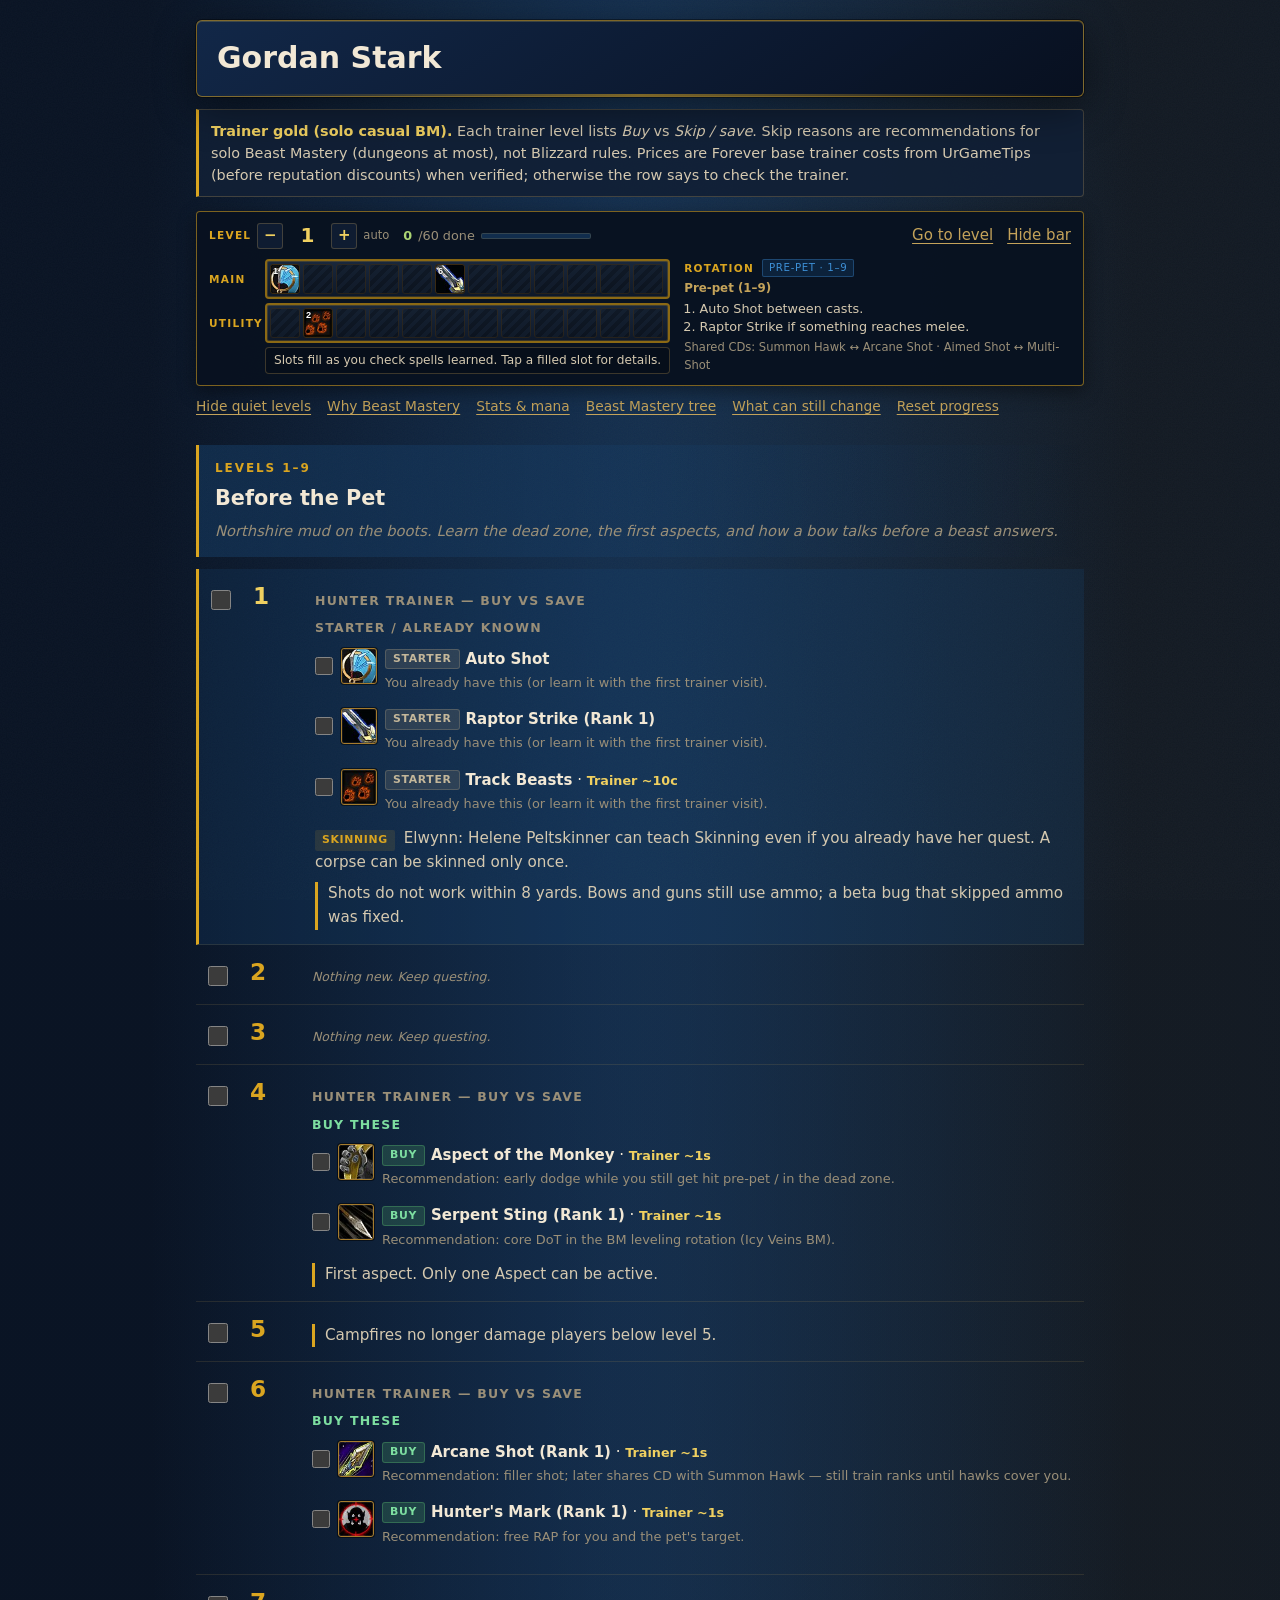
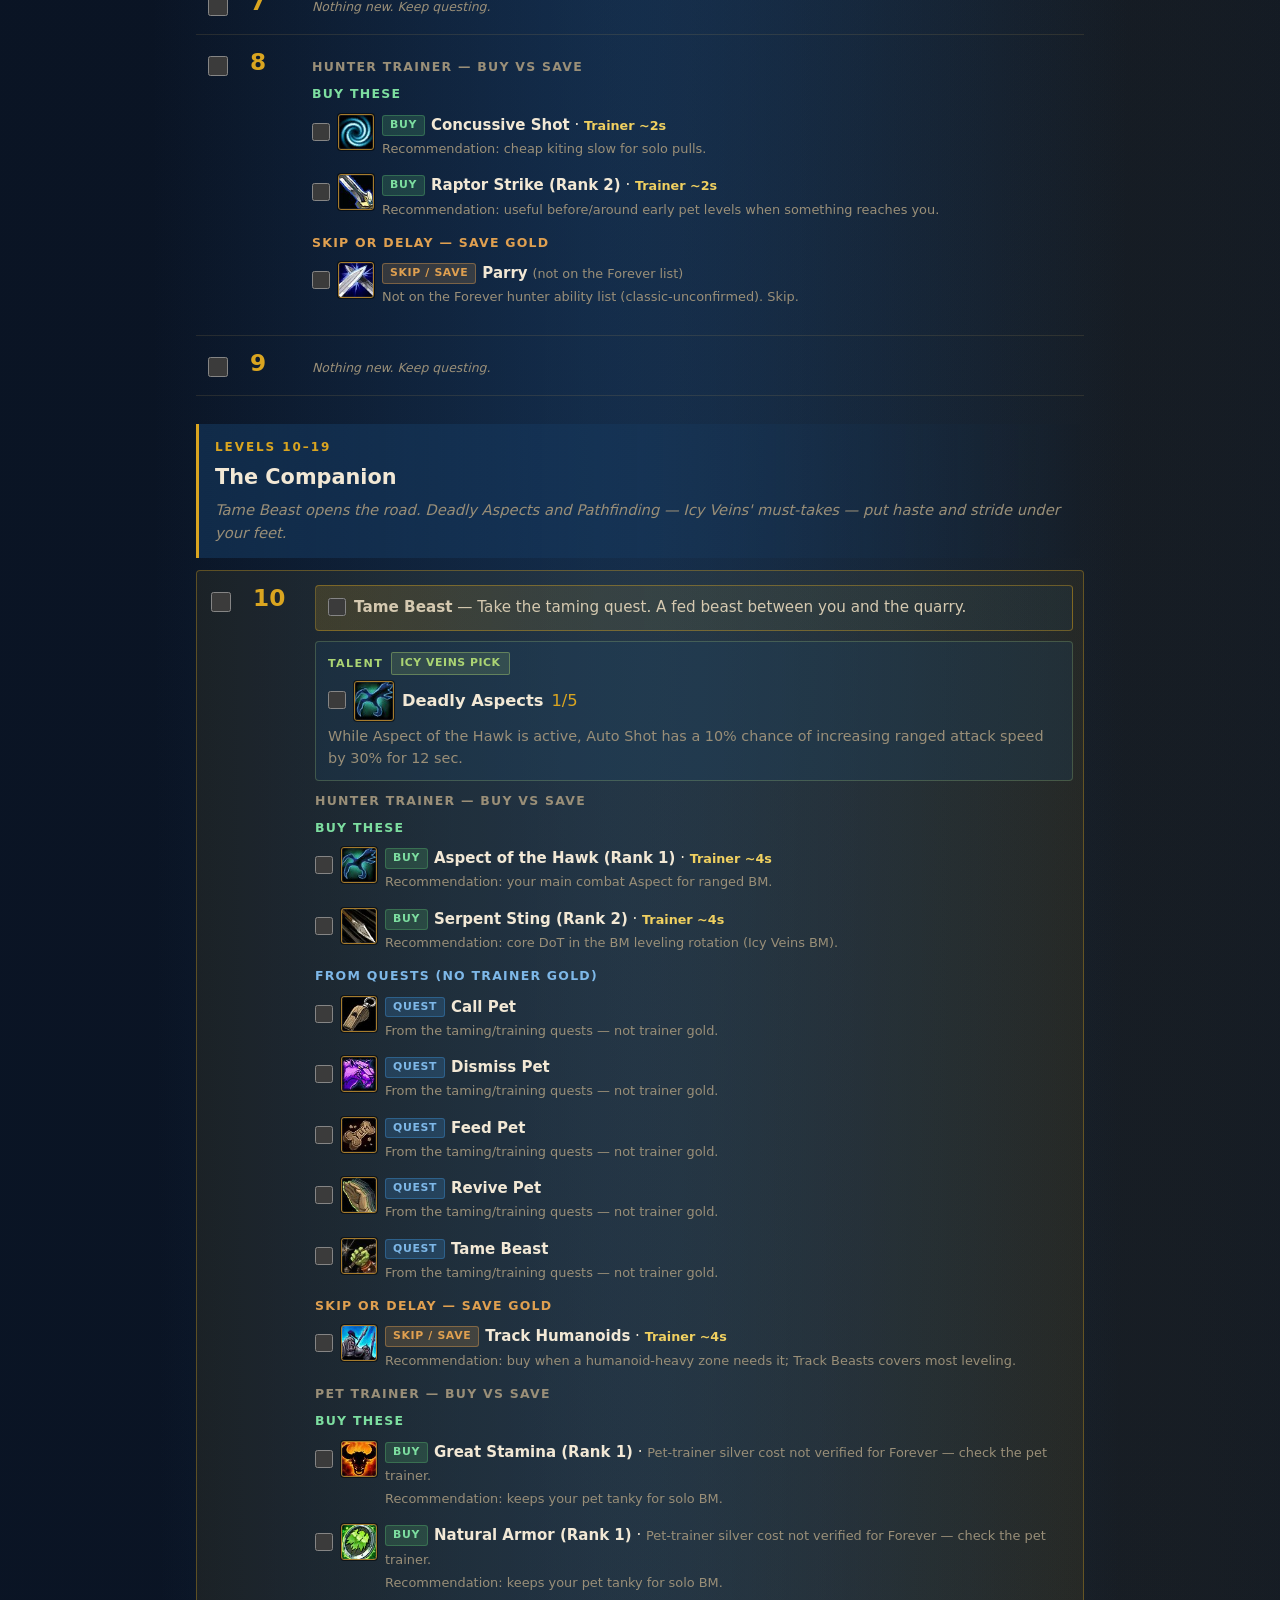
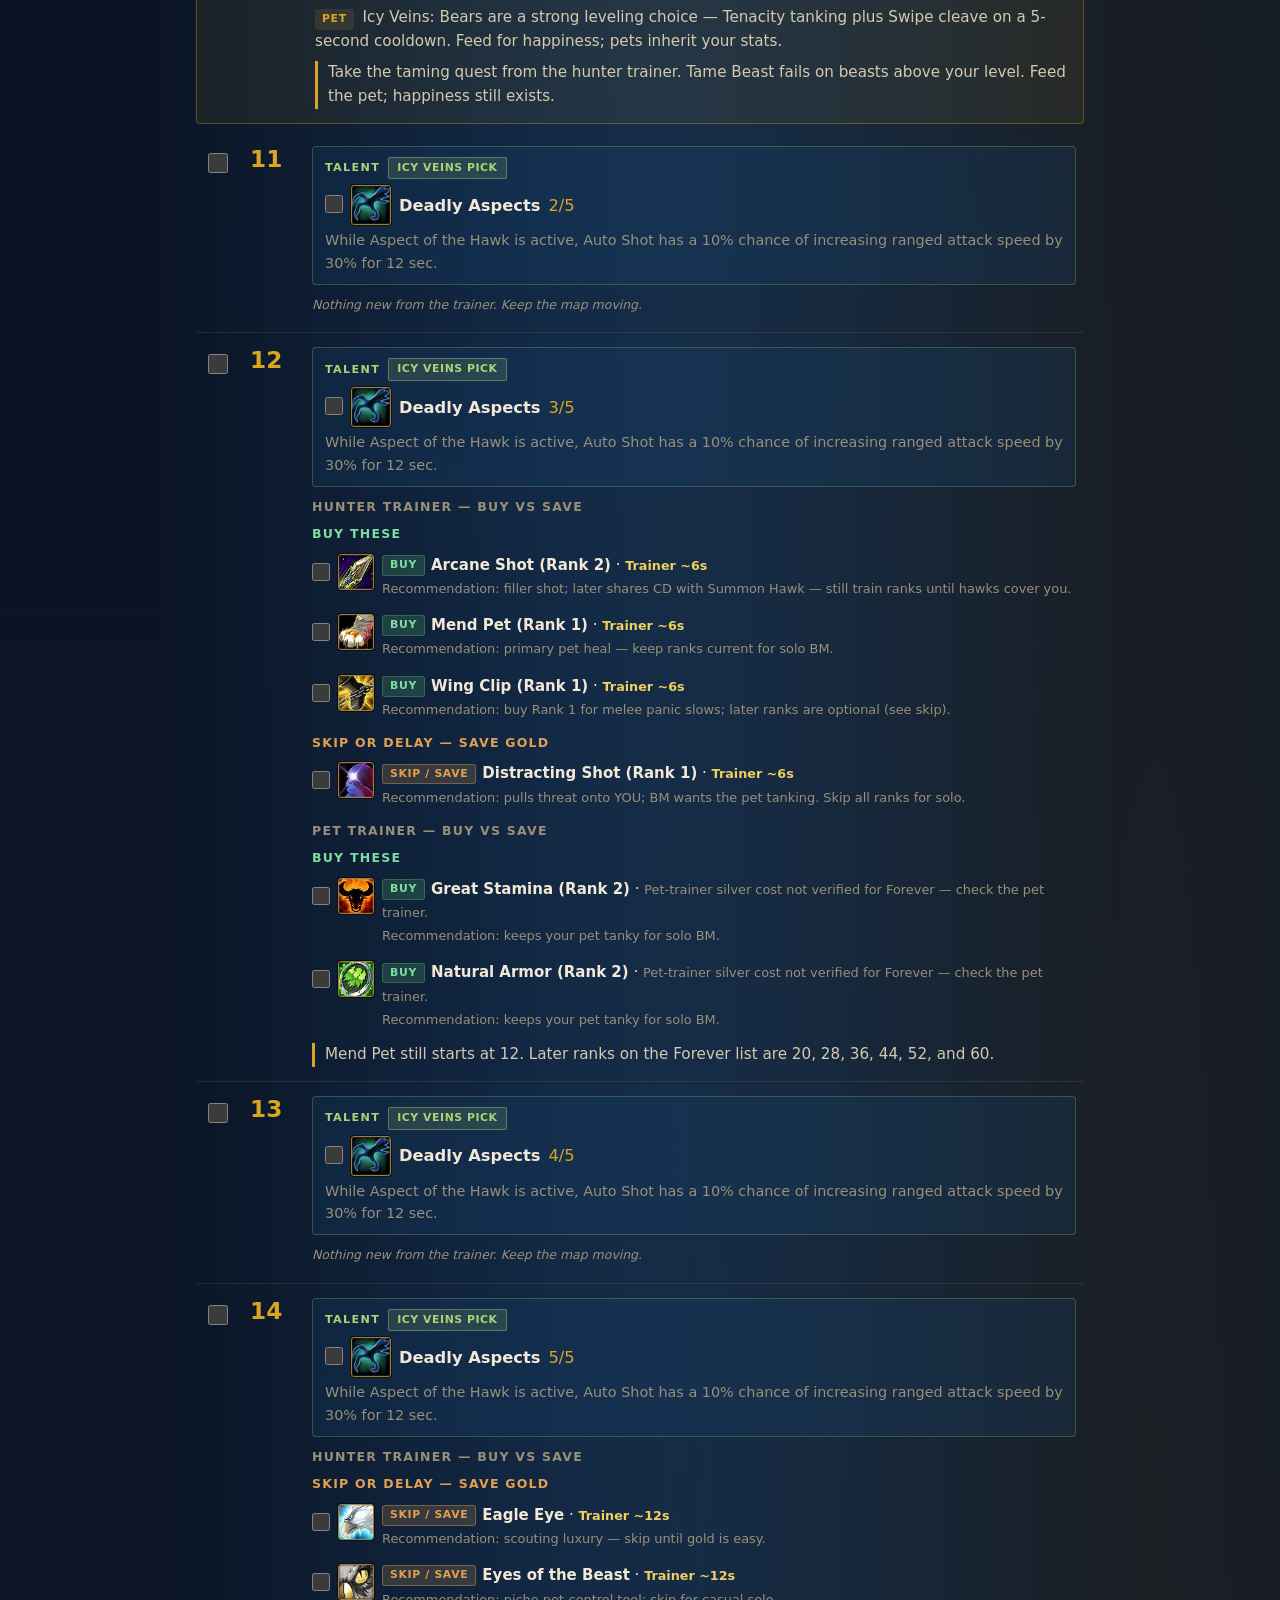
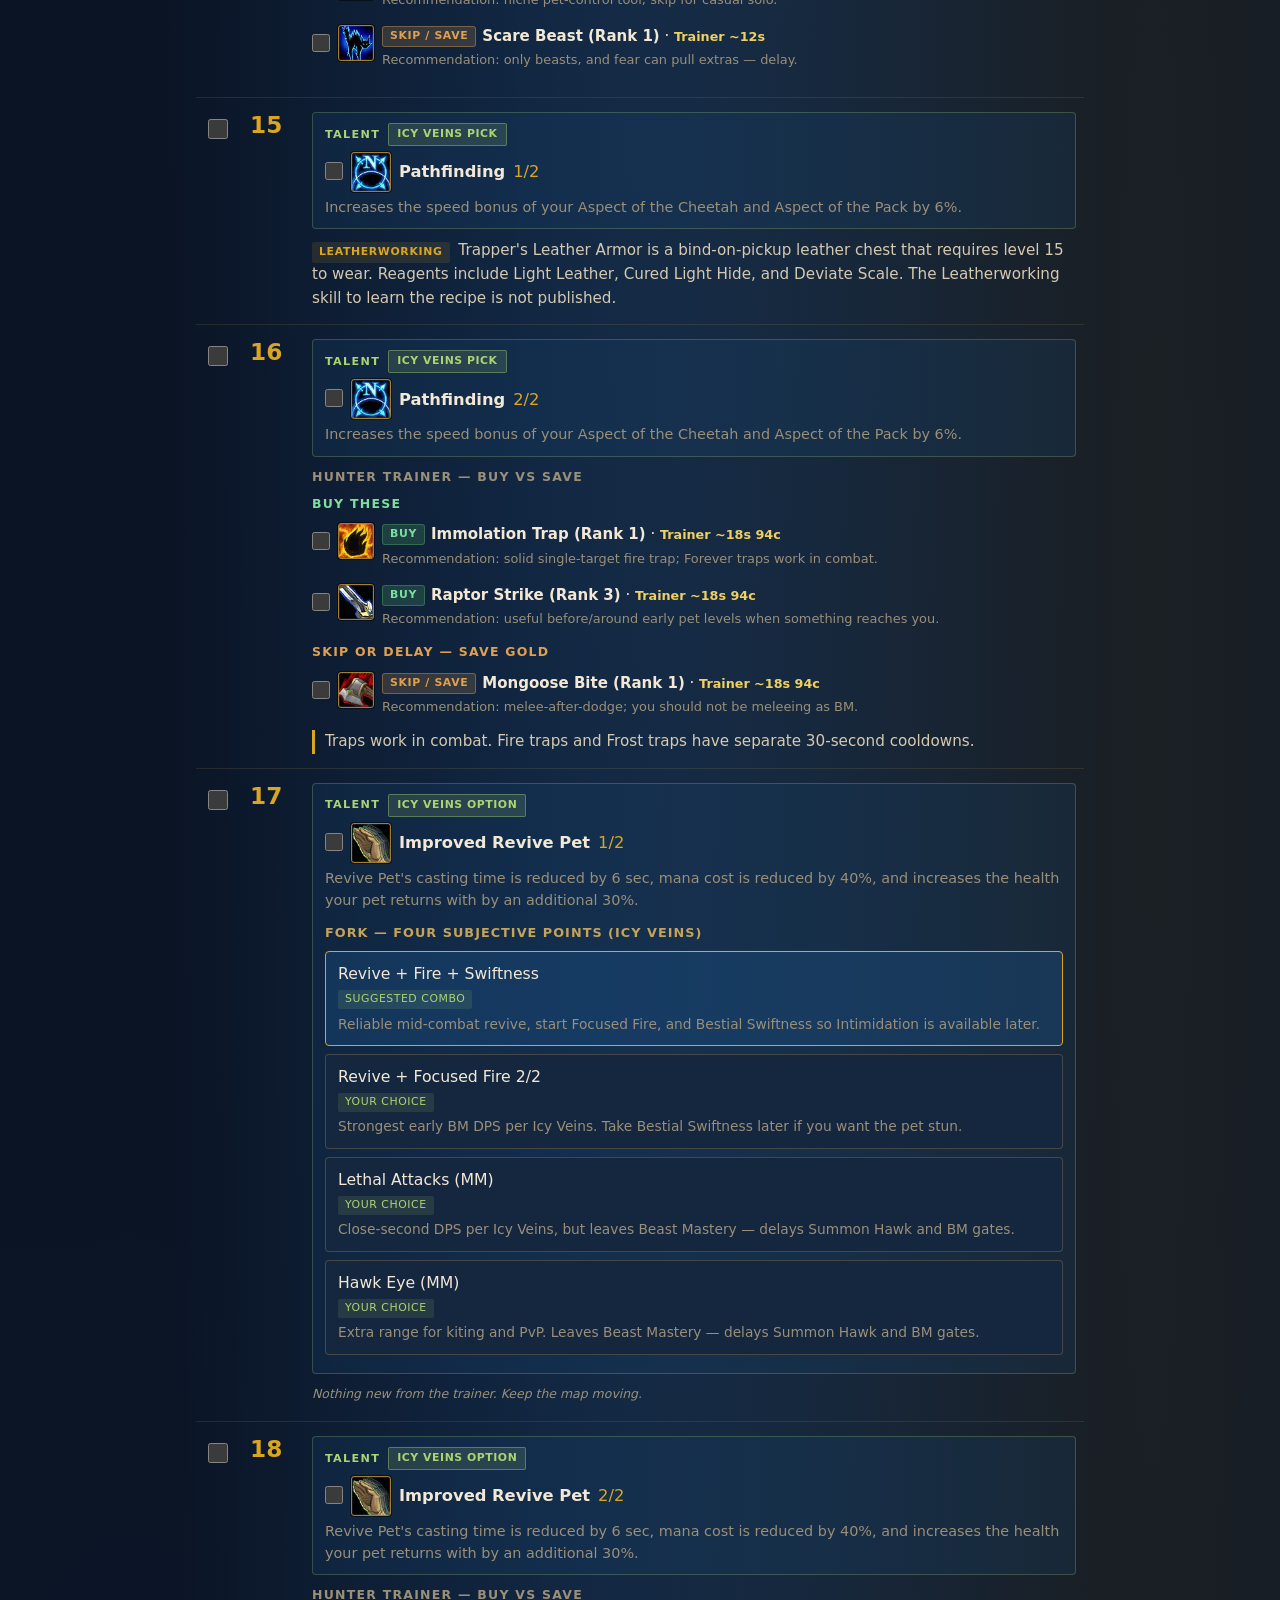
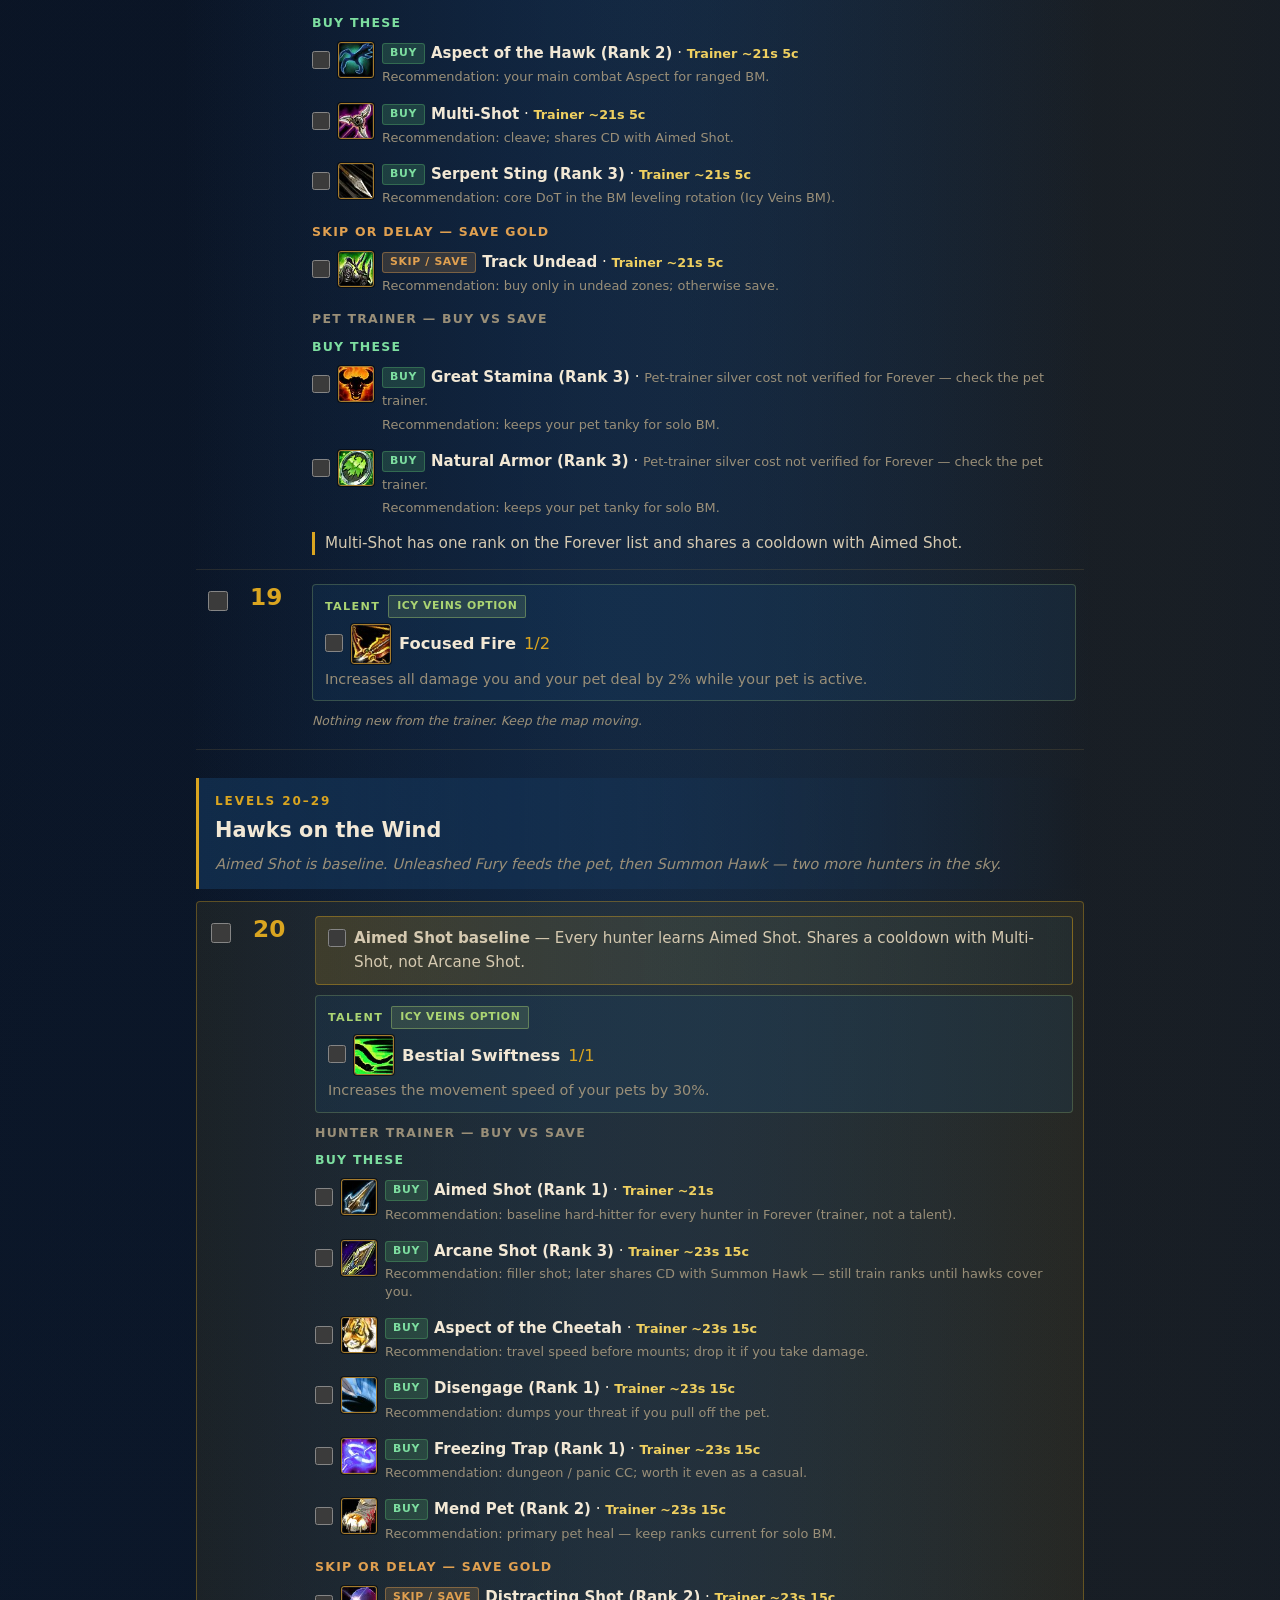
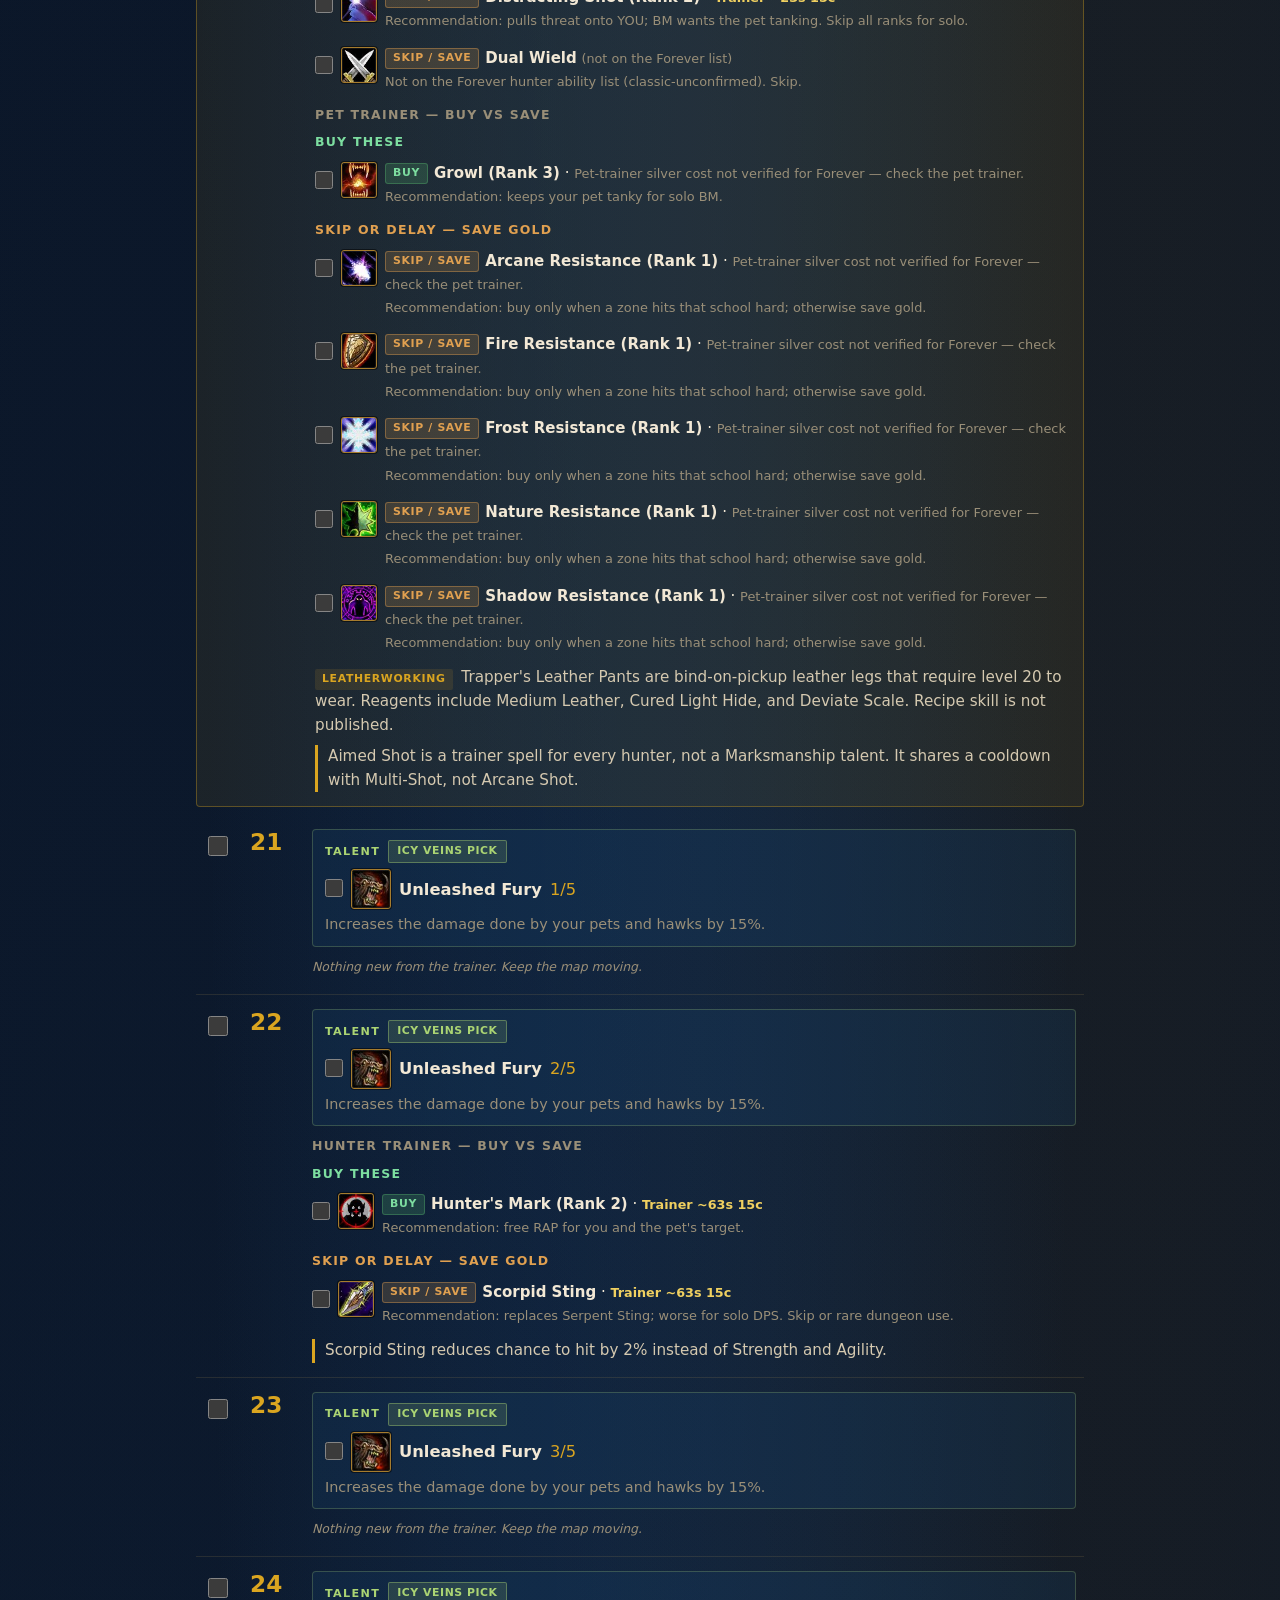
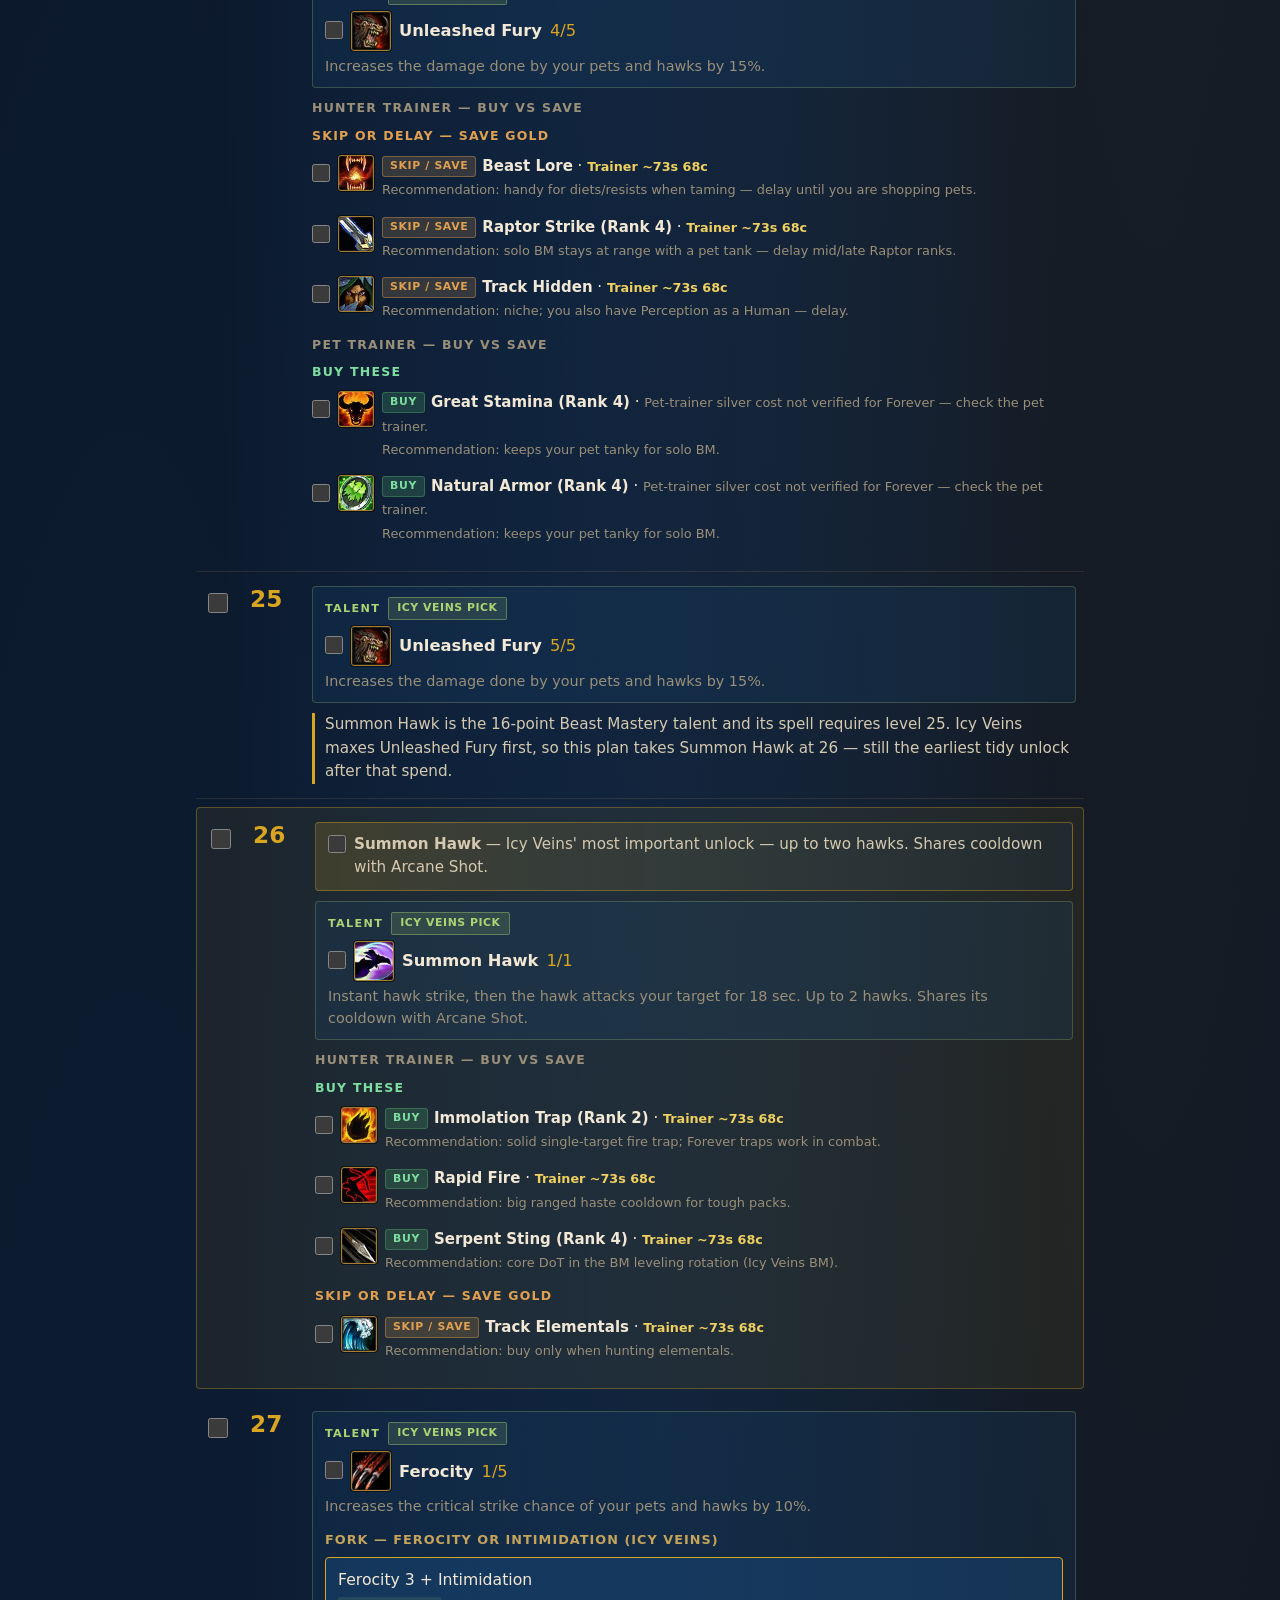
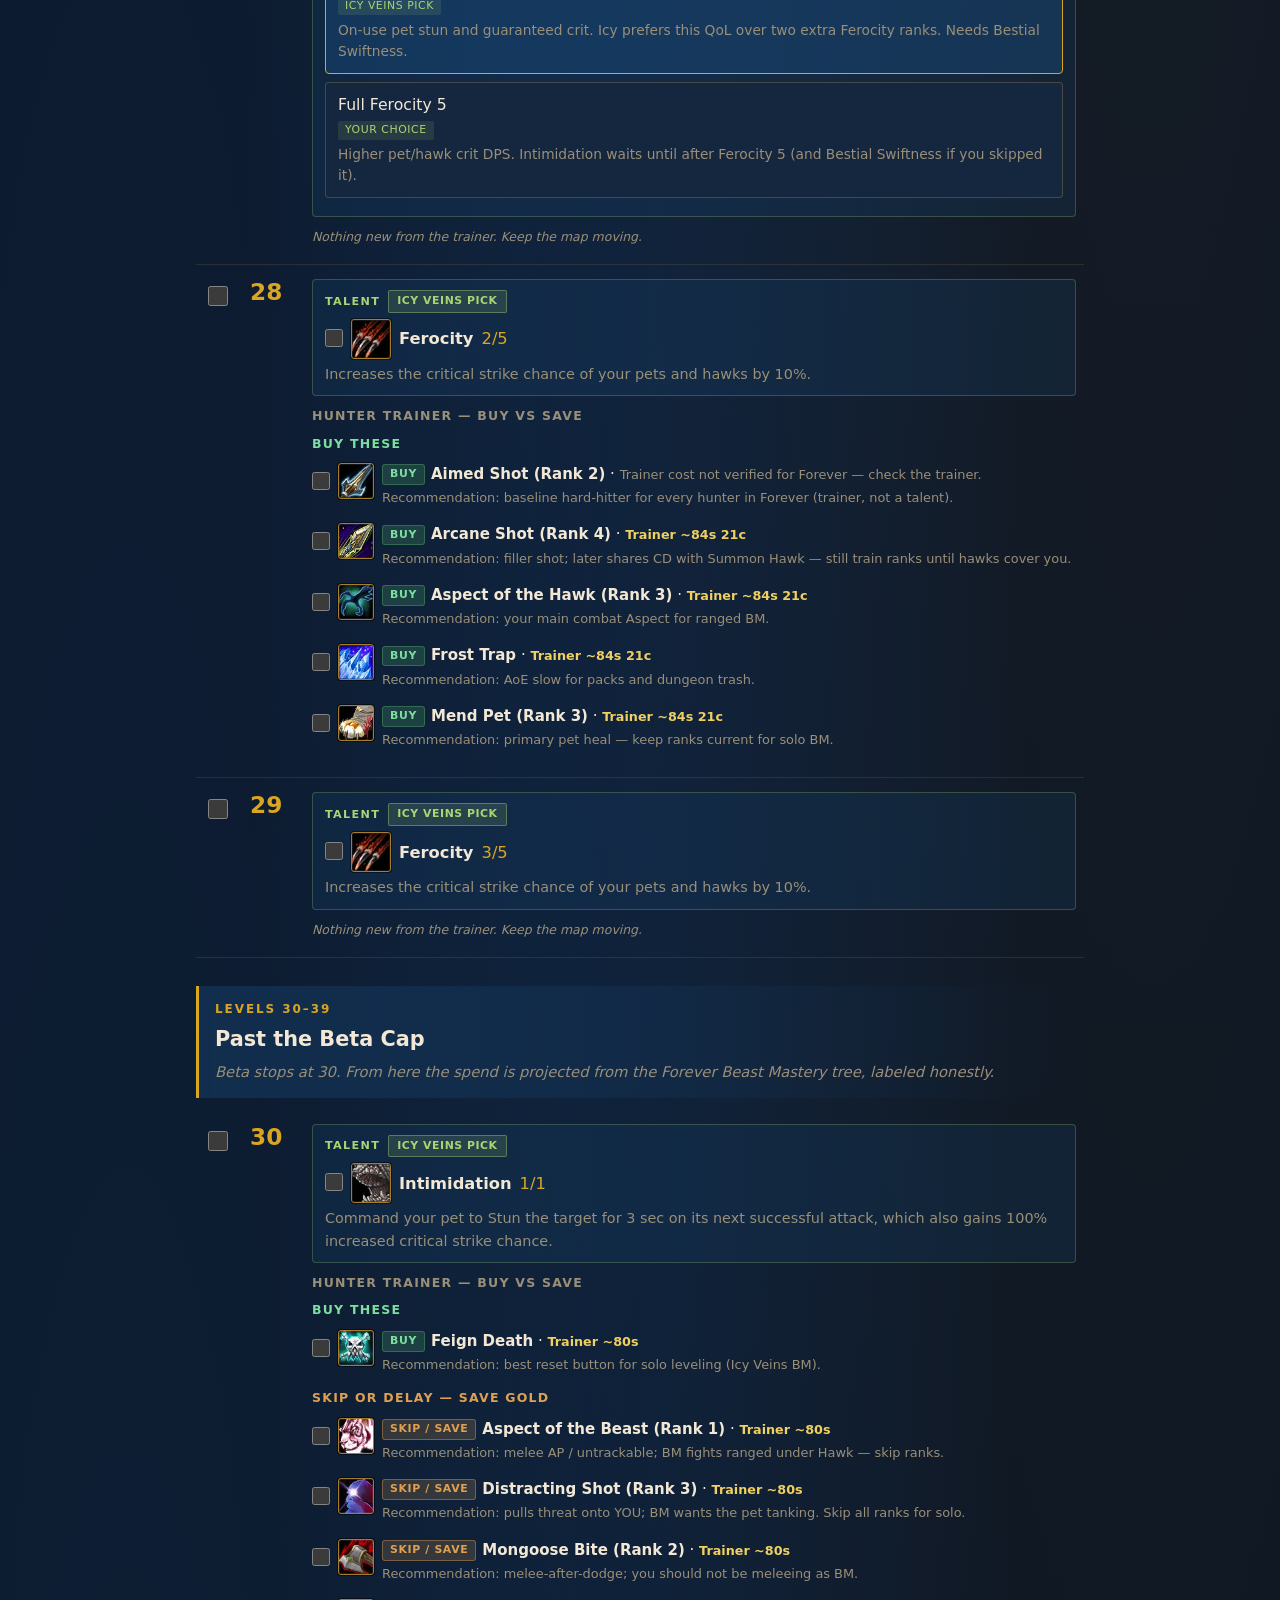
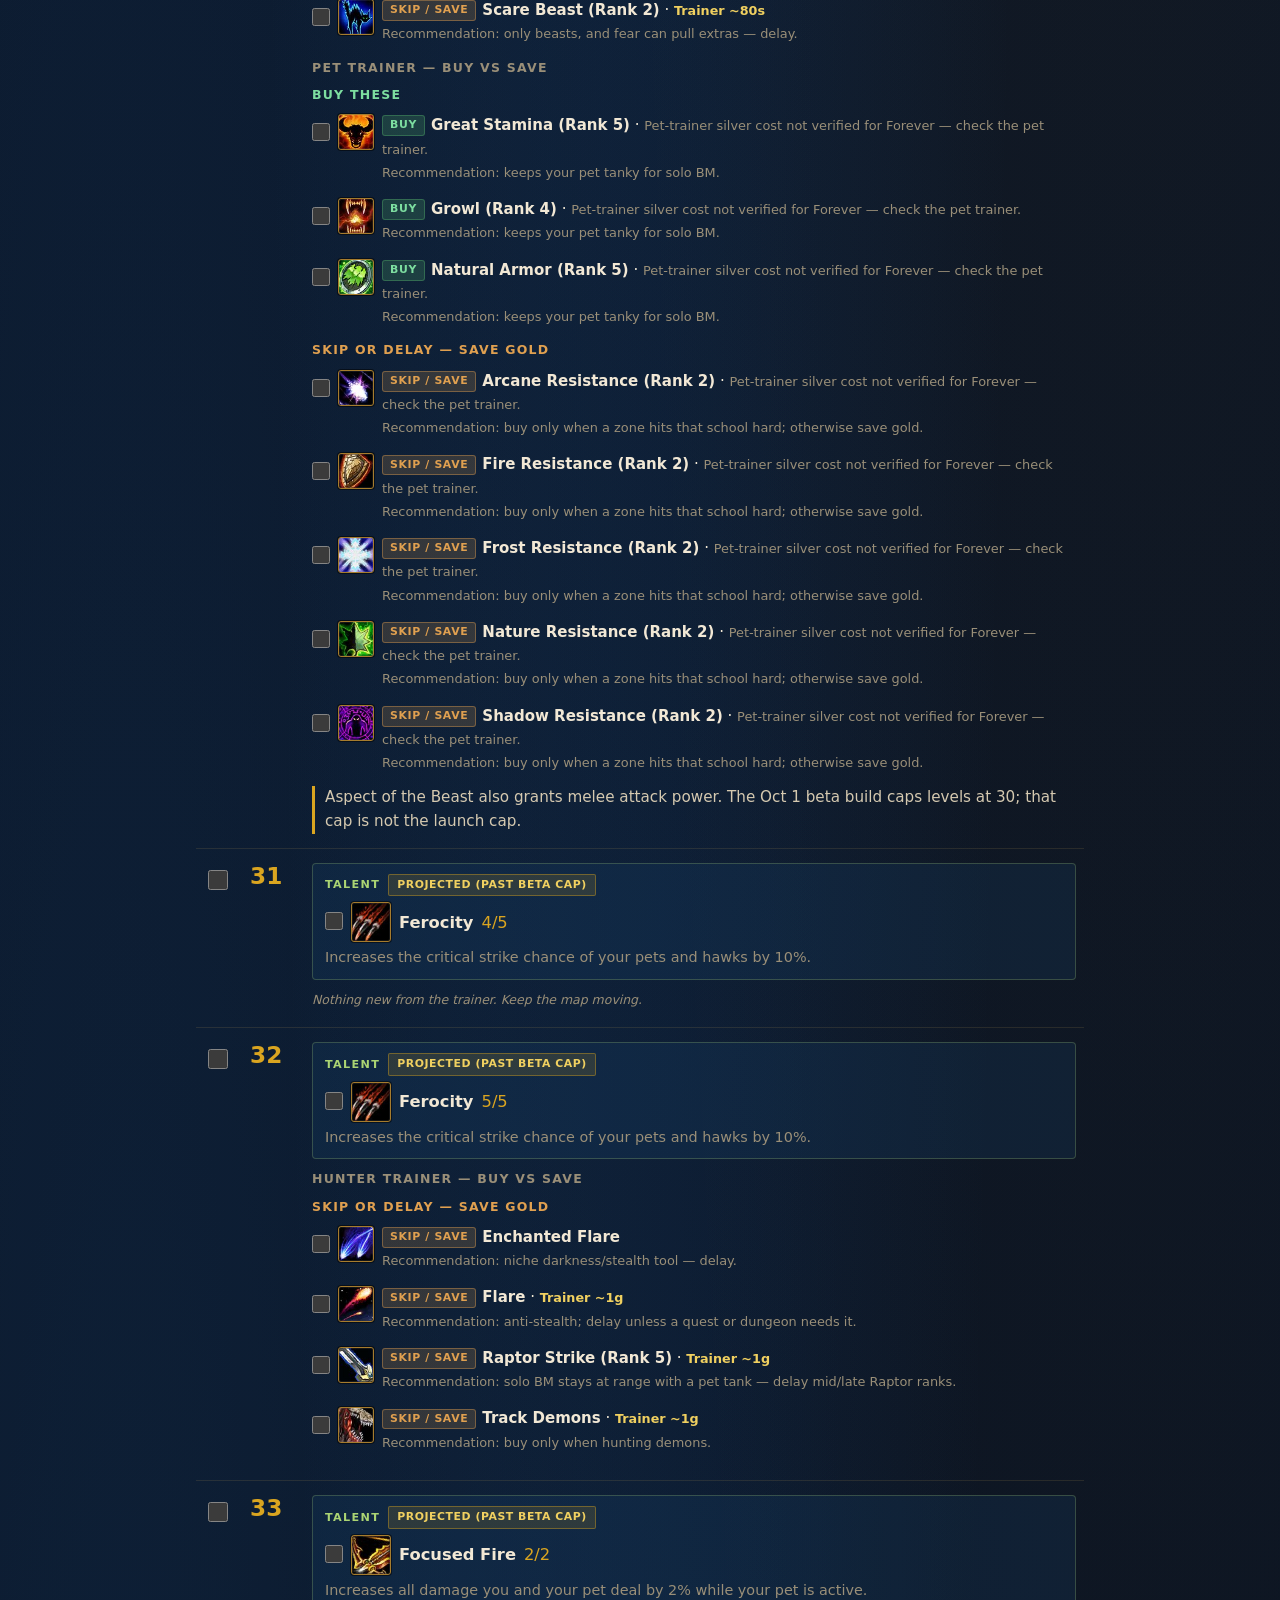
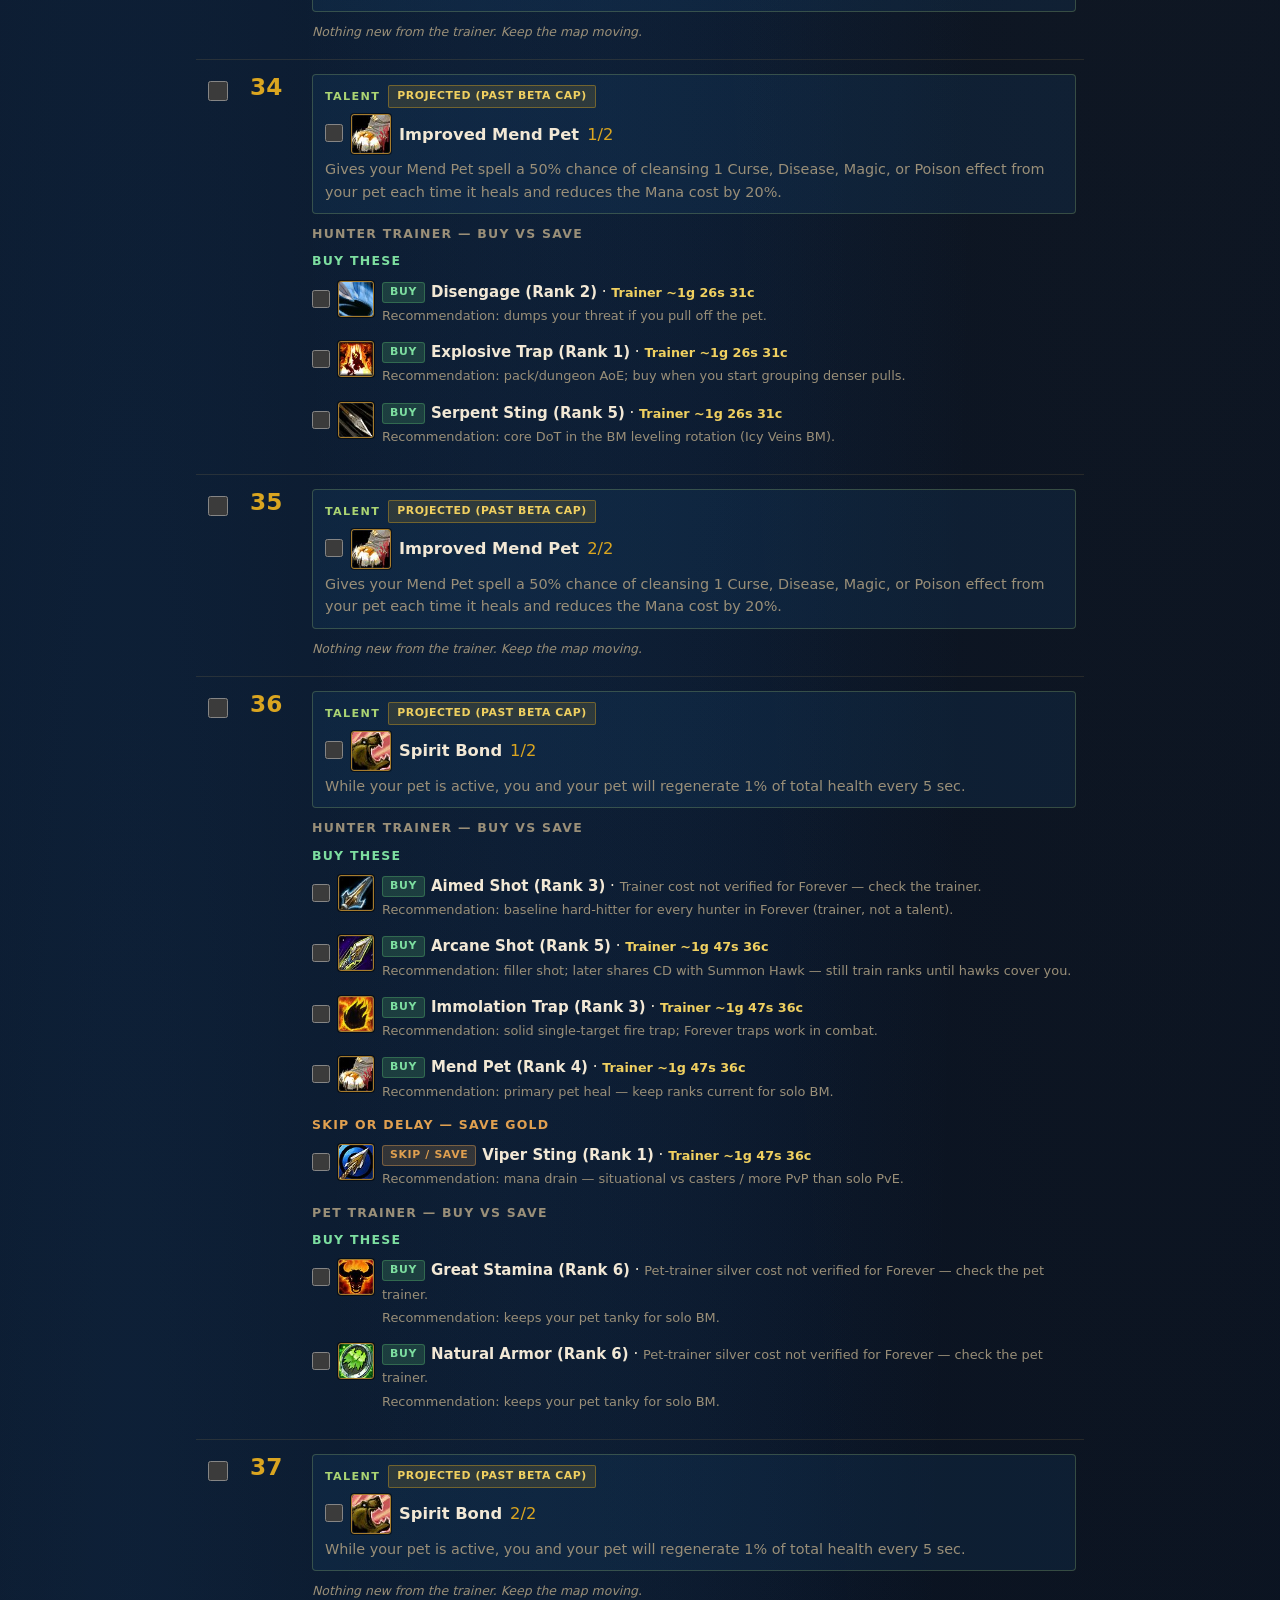
==== commit 04a793f9: "Trainer rows: buy vs skip/save for solo casual BM Per-level Buy and Skip lists with Forever trainer " ====
--- a/gordan-stark.html
+++ b/gordan-stark.html
@@ -565,6 +565,20 @@
 .callout.item-line .item-chk { margin-top: 2px; }
 .talent-name { display: inline-flex; align-items: center; gap: 8px; margin: 0; font-size: 1.02rem; color: var(--ink); }
 .spell-li .item-line { width: 100%; }
+.advice-badge { display:inline-block; font-size:0.68rem; letter-spacing:0.06em; text-transform:uppercase; font-weight:700; padding:1px 7px; border-radius:3px; margin-right:6px; vertical-align:middle; }
+.advice-badge.buy { background:rgba(78,160,100,0.25); color:#7ddea0; border:1px solid rgba(78,160,100,0.45); }
+.advice-badge.skip { background:rgba(224,160,80,0.18); color:#e0a050; border:1px solid rgba(224,160,80,0.4); }
+.advice-badge.quest { background:rgba(61,143,212,0.22); color:#7eb8e8; border:1px solid rgba(61,143,212,0.4); }
+.advice-badge.start { background:rgba(154,143,120,0.2); color:#c4b79a; border:1px solid rgba(154,143,120,0.35); }
+.spell-li .cost { color:var(--gold-bright); font-size:0.85em; font-weight:600; }
+.spell-li .cost.muted, .spell-li .why { color:var(--muted); font-size:0.86em; font-weight:400; }
+.spell-li .why { display:inline-block; margin-top:2px; line-height:1.35; }
+.section-tag.buy-tag { color:#7ddea0; }
+.section-tag.skip-tag { color:#e0a050; }
+.section-tag.quest-tag { color:#7eb8e8; }
+.train-legend { margin:10px 0 14px; padding:10px 12px; border:1px solid var(--line); border-left:3px solid var(--gold); border-radius:0 4px 4px 0; background:var(--card); color:var(--ink-soft); font-size:0.9rem; }
+.train-legend strong { color:var(--gold-bright); }
+
 .row-summary { display: none; }
 .row.done .row-summary {
   display: flex; align-items: center; gap: 10px; width: 100%;
@@ -607,9 +621,9 @@
 .ic15{background-image:url("[data-uri]")}
 .ic16{background-image:url("[data-uri]")}
 .ic17{background-image:url("[data-uri]")}
-.ic18{background-image:url("[data-uri]")}
-.ic19{background-image:url("[data-uri]")}
-.ic20{background-image:url("[data-uri]")}
+.ic18{background-image:url("[data-uri]")}
+.ic19{background-image:url("[data-uri]")}
+.ic20{background-image:url("[data-uri]")}
 .ic21{background-image:url("[data-uri]")}
 .ic22{background-image:url("[data-uri]")}
 .ic23{background-image:url("[data-uri]")}
@@ -625,10 +639,10 @@
 .ic33{background-image:url("[data-uri]")}
 .ic34{background-image:url("[data-uri]")}
 .ic35{background-image:url("[data-uri]")}
-.ic36{background-image:url("[data-uri]")}
-.ic37{background-image:url("[data-uri]")}
-.ic38{background-image:url("[data-uri]")}
-.ic39{background-image:url("[data-uri]")}
+.ic36{background-image:url("[data-uri]")}
+.ic37{background-image:url("[data-uri]")}
+.ic38{background-image:url("[data-uri]")}
+.ic39{background-image:url("[data-uri]")}
 .ic40{background-image:url("[data-uri]")}
 .ic41{background-image:url("[data-uri]")}
 .ic42{background-image:url("[data-uri]")}
@@ -640,8 +654,8 @@
 .ic48{background-image:url("[data-uri]")}
 .ic49{background-image:url("[data-uri]")}
 .ic50{background-image:url("[data-uri]")}
-.ic51{background-image:url("[data-uri]")}
-.ic52{background-image:url("[data-uri]")}
+.ic51{background-image:url("[data-uri]")}
+.ic52{background-image:url("[data-uri]")}
 .ic53{background-image:url("[data-uri]")}
 .ic54{background-image:url("[data-uri]")}
 .ic55{background-image:url("[data-uri]")}
@@ -674,6 +688,7 @@
 <div class="wrap">
 <header class="site-header name-only" style="display:block;padding:14px 20px;margin-bottom:12px;text-align:left"><h1 style="margin:0">Gordan Stark</h1></header>
 
+<div class="train-legend" id="trainLegend"><strong>Trainer gold (solo casual BM).</strong> Each trainer level lists <em>Buy</em> vs <em>Skip / save</em>. Skip reasons are recommendations for solo Beast Mastery (dungeons at most), not Blizzard rules. Prices are Forever base trainer costs from UrGameTips (before reputation discounts) when verified; otherwise the row says to check the trainer.</div>
 <div class="play-panel" id="playPanel">
   <div class="play-top">
     <div class="lvl-compact">
@@ -757,7 +772,7 @@
 <section class="panel" id="caveat" hidden>
   <h2>What can still change</h2>
   <ul class="caveat-list">
-    <li>Class abilities and talents can still change through the beta. The deep dive says so.</li><li>Early drafts used the Oct 1, 2026 beta level-30 cap. Launch is live; rows from 31–60 were filled from Forever database / projected BM spends and should be rechecked in-game.</li><li>No full Beast Mastery point path is published. The talent field on every level is blank on purpose.</li><li>Parry at 8, Dual Wield at 20, and Mail at 40 are Classic trainer skills. They are missing from the Forever hunter ability list, so they stay classic-unconfirmed.</li><li>Growl ranks 1 and 2 are not on the Forever ability list. Ranks 3 through 7 are, at 20, 30, 40, 50, and 60. Do not assume rank 1 is learned at pet level 1.</li><li>Bite, Claw, Dash, and Dive ranks are learned from beasts, not bought as a level-up spell. Their Classic pet levels are not restated as Forever ranks here.</li><li>Family abilities such as Swipe, Mine!, and Dust Cloud appear on Wowhead at required level 1. That is the spell&#x27;s floor, not a hunter level-1 training visit. Use the deep dive for what each family does, not a level.</li><li>Aspect of the Hawk rank 6 (level 58) lists 55 ranged attack power after rank 5 listed 90. Hunter&#x27;s Mark rank 4 lists 71 after rank 3 listed 98. Reported as the tooltips read. They may be bad data.</li><li>Leatherworking recipe skill ranks for the Trapper pieces are not on the spell pages. Only the wear level and reagents are.</li><li>Skinning leather types by character level (ruined, light, medium, and so on) are not taken from a Forever source, so they are omitted.</li><li>Human Hunter starts in Northshire Valley, Elwynn Forest (ForeverDB Human Hunter guide, updated 2026-11-08; trainers seen in Forever: Tordrin Sternblade in Northshire, Josephine Carson in Goldshire, Einris Brightspear in Stormwind). Skinning in Elwynn: Helene Peltskinner (beta notes / prior Forever skinning note). This guide is for the Normal ruleset (PvE), not Roleplaying.</li><li>Season of Discovery spells that share the hunter filter (Chimera Shot, Kill Command, Carve, rune engravings, Aspect of the Viper, Aspect of the Falcon) are excluded. They are not in the hunter deep dive.</li><li>Summon Hawk, Sniper Shot, Trueshot Aura, and Counterattack have trainable ranks but are talents, not spells every hunter learns. They are not in the level spell lists. Counterattack is Survival. Sniper Shot and Trueshot Aura are Marksmanship.</li><li>Respec cost of 1 silver is a temporary beta rule, not a launch rule.</li><li>Forever launched November 4, 2026. Early rows still cite beta-era ability lists; cross-check Icy Veins Forever BM (Nov 4, 2026) and ForeverDB when a tooltip disagrees.</li>
+    <li>Buy vs skip tags are a recommendation for solo casual Beast Mastery (Normal), not a Blizzard rule. Trainer prices cited from UrGameTips Forever spellbook are base prices before reputation discounts; Aimed Shot ranks 2+ omit price because the listed figure looked unreliable.</li><li>Class abilities and talents can still change through the beta. The deep dive says so.</li><li>Early drafts used the Oct 1, 2026 beta level-30 cap. Launch is live; rows from 31–60 were filled from Forever database / projected BM spends and should be rechecked in-game.</li><li>No full Beast Mastery point path is published. The talent field on every level is blank on purpose.</li><li>Parry at 8, Dual Wield at 20, and Mail at 40 are Classic trainer skills. They are missing from the Forever hunter ability list, so they stay classic-unconfirmed.</li><li>Growl ranks 1 and 2 are not on the Forever ability list. Ranks 3 through 7 are, at 20, 30, 40, 50, and 60. Do not assume rank 1 is learned at pet level 1.</li><li>Bite, Claw, Dash, and Dive ranks are learned from beasts, not bought as a level-up spell. Their Classic pet levels are not restated as Forever ranks here.</li><li>Family abilities such as Swipe, Mine!, and Dust Cloud appear on Wowhead at required level 1. That is the spell&#x27;s floor, not a hunter level-1 training visit. Use the deep dive for what each family does, not a level.</li><li>Aspect of the Hawk rank 6 (level 58) lists 55 ranged attack power after rank 5 listed 90. Hunter&#x27;s Mark rank 4 lists 71 after rank 3 listed 98. Reported as the tooltips read. They may be bad data.</li><li>Leatherworking recipe skill ranks for the Trapper pieces are not on the spell pages. Only the wear level and reagents are.</li><li>Skinning leather types by character level (ruined, light, medium, and so on) are not taken from a Forever source, so they are omitted.</li><li>Human Hunter starts in Northshire Valley, Elwynn Forest (ForeverDB Human Hunter guide, updated 2026-11-08; trainers seen in Forever: Tordrin Sternblade in Northshire, Josephine Carson in Goldshire, Einris Brightspear in Stormwind). Skinning in Elwynn: Helene Peltskinner (beta notes / prior Forever skinning note). This guide is for the Normal ruleset (PvE), not Roleplaying.</li><li>Season of Discovery spells that share the hunter filter (Chimera Shot, Kill Command, Carve, rune engravings, Aspect of the Viper, Aspect of the Falcon) are excluded. They are not in the hunter deep dive.</li><li>Summon Hawk, Sniper Shot, Trueshot Aura, and Counterattack have trainable ranks but are talents, not spells every hunter learns. They are not in the level spell lists. Counterattack is Survival. Sniper Shot and Trueshot Aura are Marksmanship.</li><li>Respec cost of 1 silver is a temporary beta rule, not a launch rule.</li><li>Forever launched November 4, 2026. Early rows still cite beta-era ability lists; cross-check Icy Veins Forever BM (Nov 4, 2026) and ForeverDB when a tooltip disagrees.</li>
     <li>Icy Veins BM leveling coverage stops at the beta level-30 cap. Rows 31–60 on this page are a projected spend using real Forever BM (and late Survival) talents — not an Icy Veins list.</li>
   </ul>
 </section>
@@ -770,8 +785,9 @@
 <div class="row-body">
 <button type="button" class="row-summary" data-level="1" aria-expanded="false"><span class="sum-check" aria-hidden="true">✓</span><span class="sum-lv">Level 1</span><span class="sum-talent">Auto Shot, Raptor Strike, Track Beasts</span><span class="sum-toggle"><span class="sum-show">Show</span><span class="sum-hide">Hide</span></span></button>
 <div class="row-content">
-<p class="section-tag">Visit the hunter trainer</p>
-<ul class="spells"><li class="spell-li"><label class="item-line"><input type="checkbox" class="item-chk" data-level="1" data-item="spell-1-Auto Shot" aria-label="Auto Shot"><span class="ico spell-icon ic0" aria-hidden="true"></span> <span class="spell-text"><strong>Auto Shot</strong>. Automatically shoots the target until cancelled.</span></label></li><li class="spell-li"><label class="item-line"><input type="checkbox" class="item-chk" data-level="1" data-item="spell-1-Raptor Strike" aria-label="Raptor Strike (Rank 1)"><span class="ico spell-icon ic1" aria-hidden="true"></span> <span class="spell-text"><strong>Raptor Strike (Rank 1)</strong>. A strong attack that deals melee weapon damage plus 5.</span></label></li><li class="spell-li"><label class="item-line"><input type="checkbox" class="item-chk" data-level="1" data-item="spell-1-Track Beasts" aria-label="Track Beasts"><span class="ico spell-icon ic2" aria-hidden="true"></span> <span class="spell-text"><strong>Track Beasts</strong>. Shows the location of all nearby beasts on the minimap.</span></label></li></ul>
+<p class="section-tag">Hunter trainer — buy vs save</p>
+<p class="section-tag start-tag">Starter / already known</p>
+<ul class="spells"><li class="spell-li advice-start"><label class="item-line"><input type="checkbox" class="item-chk" data-level="1" data-item="spell-1-Auto Shot" aria-label="Auto Shot"><span class="ico spell-icon ic0" aria-hidden="true"></span> <span class="spell-text"><span class="advice-badge start">Starter</span><strong>Auto Shot</strong><br><span class="why">You already have this (or learn it with the first trainer visit).</span></span></label></li><li class="spell-li advice-start"><label class="item-line"><input type="checkbox" class="item-chk" data-level="1" data-item="spell-1-Raptor Strike" aria-label="Raptor Strike (Rank 1)"><span class="ico spell-icon ic1" aria-hidden="true"></span> <span class="spell-text"><span class="advice-badge start">Starter</span><strong>Raptor Strike (Rank 1)</strong><br><span class="why">You already have this (or learn it with the first trainer visit).</span></span></label></li><li class="spell-li advice-start"><label class="item-line"><input type="checkbox" class="item-chk" data-level="1" data-item="spell-1-Track Beasts" aria-label="Track Beasts"><span class="ico spell-icon ic2" aria-hidden="true"></span> <span class="spell-text"><span class="advice-badge start">Starter</span><strong>Track Beasts</strong> · <span class="cost">Trainer ~10c</span><br><span class="why">You already have this (or learn it with the first trainer visit).</span></span></label></li></ul>
 <p class="prof"><span class="prof-badge">Skinning</span> Elwynn: Helene Peltskinner can teach Skinning even if you already have her quest. A corpse can be skinned only once.</p>
 <p class="watch">Shots do not work within 8 yards. Bows and guns still use ammo; a beta bug that skipped ammo was fixed.</p>
 </div></div></article>
@@ -797,8 +813,9 @@
 <div class="row-body">
 <button type="button" class="row-summary" data-level="4" aria-expanded="false"><span class="sum-check" aria-hidden="true">✓</span><span class="sum-lv">Level 4</span><span class="sum-talent">Aspect of the Monkey, Serpent Sting</span><span class="sum-toggle"><span class="sum-show">Show</span><span class="sum-hide">Hide</span></span></button>
 <div class="row-content">
-<p class="section-tag">Visit the hunter trainer</p>
-<ul class="spells"><li class="spell-li"><label class="item-line"><input type="checkbox" class="item-chk" data-level="4" data-item="spell-4-Aspect of the Monkey" aria-label="Aspect of the Monkey"><span class="ico spell-icon ic3" aria-hidden="true"></span> <span class="spell-text"><strong>Aspect of the Monkey</strong>. The hunter takes on the aspects of a monkey, increasing chance to dodge by 8%.</span></label></li><li class="spell-li"><label class="item-line"><input type="checkbox" class="item-chk" data-level="4" data-item="spell-4-Serpent Sting" aria-label="Serpent Sting (Rank 1)"><span class="ico spell-icon ic4" aria-hidden="true"></span> <span class="spell-text"><strong>Serpent Sting (Rank 1)</strong>. Stings the target, causing 10 Nature damage over 15 sec.</span></label></li></ul>
+<p class="section-tag">Hunter trainer — buy vs save</p>
+<p class="section-tag buy-tag">Buy these</p>
+<ul class="spells"><li class="spell-li advice-buy"><label class="item-line"><input type="checkbox" class="item-chk" data-level="4" data-item="spell-4-Aspect of the Monkey" aria-label="Aspect of the Monkey"><span class="ico spell-icon ic3" aria-hidden="true"></span> <span class="spell-text"><span class="advice-badge buy">Buy</span><strong>Aspect of the Monkey</strong> · <span class="cost">Trainer ~1s</span><br><span class="why">Recommendation: early dodge while you still get hit pre-pet / in the dead zone.</span></span></label></li><li class="spell-li advice-buy"><label class="item-line"><input type="checkbox" class="item-chk" data-level="4" data-item="spell-4-Serpent Sting" aria-label="Serpent Sting (Rank 1)"><span class="ico spell-icon ic4" aria-hidden="true"></span> <span class="spell-text"><span class="advice-badge buy">Buy</span><strong>Serpent Sting (Rank 1)</strong> · <span class="cost">Trainer ~1s</span><br><span class="why">Recommendation: core DoT in the BM leveling rotation (Icy Veins BM).</span></span></label></li></ul>
 <p class="watch">First aspect. Only one Aspect can be active.</p>
 </div></div></article>
 <article class="row" data-level="5" id="lv-5">
@@ -815,8 +832,9 @@
 <div class="row-body">
 <button type="button" class="row-summary" data-level="6" aria-expanded="false"><span class="sum-check" aria-hidden="true">✓</span><span class="sum-lv">Level 6</span><span class="sum-talent">Arcane Shot, Hunter&#x27;s Mark</span><span class="sum-toggle"><span class="sum-show">Show</span><span class="sum-hide">Hide</span></span></button>
 <div class="row-content">
-<p class="section-tag">Visit the hunter trainer</p>
-<ul class="spells"><li class="spell-li"><label class="item-line"><input type="checkbox" class="item-chk" data-level="6" data-item="spell-6-Arcane Shot" aria-label="Arcane Shot (Rank 1)"><span class="ico spell-icon ic5" aria-hidden="true"></span> <span class="spell-text"><strong>Arcane Shot (Rank 1)</strong>. An instant shot that causes 20 Arcane damage.</span></label></li><li class="spell-li"><label class="item-line"><input type="checkbox" class="item-chk" data-level="6" data-item="spell-6-Hunter&#x27;s Mark" aria-label="Hunter&#x27;s Mark (Rank 1)"><span class="ico spell-icon ic6" aria-hidden="true"></span> <span class="spell-text"><strong>Hunter&#x27;s Mark (Rank 1)</strong>. Places the Hunter&#x27;s Mark on the target, increasing the Ranged Attack Power of all attackers against that target by 26.</span></label></li></ul>
+<p class="section-tag">Hunter trainer — buy vs save</p>
+<p class="section-tag buy-tag">Buy these</p>
+<ul class="spells"><li class="spell-li advice-buy"><label class="item-line"><input type="checkbox" class="item-chk" data-level="6" data-item="spell-6-Arcane Shot" aria-label="Arcane Shot (Rank 1)"><span class="ico spell-icon ic5" aria-hidden="true"></span> <span class="spell-text"><span class="advice-badge buy">Buy</span><strong>Arcane Shot (Rank 1)</strong> · <span class="cost">Trainer ~1s</span><br><span class="why">Recommendation: filler shot; later shares CD with Summon Hawk — still train ranks until hawks cover you.</span></span></label></li><li class="spell-li advice-buy"><label class="item-line"><input type="checkbox" class="item-chk" data-level="6" data-item="spell-6-Hunter&#x27;s Mark" aria-label="Hunter&#x27;s Mark (Rank 1)"><span class="ico spell-icon ic6" aria-hidden="true"></span> <span class="spell-text"><span class="advice-badge buy">Buy</span><strong>Hunter&#x27;s Mark (Rank 1)</strong> · <span class="cost">Trainer ~1s</span><br><span class="why">Recommendation: free RAP for you and the pet&#x27;s target.</span></span></label></li></ul>
 </div></div></article>
 <article class="row" data-level="7" id="lv-7">
 <div class="row-check"><label class="chk"><input type="checkbox" class="done-chk" data-level="7" aria-label="Mark level 7 done"></label></div>
@@ -830,10 +848,13 @@
 <div class="row-check"><label class="chk"><input type="checkbox" class="done-chk" data-level="8" aria-label="Mark level 8 done"></label></div>
 <div class="row-lv"><span class="lv-num">8</span></div>
 <div class="row-body">
-<button type="button" class="row-summary" data-level="8" aria-expanded="false"><span class="sum-check" aria-hidden="true">✓</span><span class="sum-lv">Level 8</span><span class="sum-talent">Concussive Shot, Raptor Strike, Parry</span><span class="sum-toggle"><span class="sum-show">Show</span><span class="sum-hide">Hide</span></span></button>
-<div class="row-content">
-<p class="section-tag">Visit the hunter trainer</p>
-<ul class="spells"><li class="spell-li"><label class="item-line"><input type="checkbox" class="item-chk" data-level="8" data-item="spell-8-Concussive Shot" aria-label="Concussive Shot"><span class="ico spell-icon ic7" aria-hidden="true"></span> <span class="spell-text"><strong>Concussive Shot</strong>. Dazes the target, slowing movement speed by 50% for 4 sec.</span></label></li><li class="spell-li"><label class="item-line"><input type="checkbox" class="item-chk" data-level="8" data-item="spell-8-Raptor Strike" aria-label="Raptor Strike (Rank 2)"><span class="ico spell-icon ic1" aria-hidden="true"></span> <span class="spell-text"><strong>Raptor Strike (Rank 2)</strong>. A strong attack that deals melee weapon damage plus 11.</span></label></li><li class="spell-li"><label class="item-line"><input type="checkbox" class="item-chk" data-level="8" data-item="spell-8-Parry" aria-label="Parry"><span class="ico spell-icon ic8" aria-hidden="true"></span> <span class="spell-text"><strong>Parry</strong>. Lets you parry. Listed for Classic hunters at level 8. Not on the Forever hunter ability list, so this level is not confirmed. <span class="tag">(not on the Forever list)</span></span></label></li></ul>
+<button type="button" class="row-summary" data-level="8" aria-expanded="false"><span class="sum-check" aria-hidden="true">✓</span><span class="sum-lv">Level 8</span><span class="sum-talent">Concussive Shot, Raptor Strike · skip 1</span><span class="sum-toggle"><span class="sum-show">Show</span><span class="sum-hide">Hide</span></span></button>
+<div class="row-content">
+<p class="section-tag">Hunter trainer — buy vs save</p>
+<p class="section-tag buy-tag">Buy these</p>
+<ul class="spells"><li class="spell-li advice-buy"><label class="item-line"><input type="checkbox" class="item-chk" data-level="8" data-item="spell-8-Concussive Shot" aria-label="Concussive Shot"><span class="ico spell-icon ic7" aria-hidden="true"></span> <span class="spell-text"><span class="advice-badge buy">Buy</span><strong>Concussive Shot</strong> · <span class="cost">Trainer ~2s</span><br><span class="why">Recommendation: cheap kiting slow for solo pulls.</span></span></label></li><li class="spell-li advice-buy"><label class="item-line"><input type="checkbox" class="item-chk" data-level="8" data-item="spell-8-Raptor Strike" aria-label="Raptor Strike (Rank 2)"><span class="ico spell-icon ic1" aria-hidden="true"></span> <span class="spell-text"><span class="advice-badge buy">Buy</span><strong>Raptor Strike (Rank 2)</strong> · <span class="cost">Trainer ~2s</span><br><span class="why">Recommendation: useful before/around early pet levels when something reaches you.</span></span></label></li></ul>
+<p class="section-tag skip-tag">Skip or delay — save gold</p>
+<ul class="spells"><li class="spell-li advice-skip"><label class="item-line"><input type="checkbox" class="item-chk" data-level="8" data-item="spell-8-Parry" aria-label="Parry"><span class="ico spell-icon ic8" aria-hidden="true"></span> <span class="spell-text"><span class="advice-badge skip">Skip / save</span><strong>Parry</strong> <span class="tag">(not on the Forever list)</span><br><span class="why">Not on the Forever hunter ability list (classic-unconfirmed). Skip.</span></span></label></li></ul>
 </div></div></article>
 <article class="row" data-level="9" id="lv-9">
 <div class="row-check"><label class="chk"><input type="checkbox" class="done-chk" data-level="9" aria-label="Mark level 9 done"></label></div>
@@ -858,10 +879,16 @@
 <label class="item-line talent-line"><input type="checkbox" class="item-chk" data-level="10" data-item="talent-10" aria-label="Talent point level 10"><span class="talent-name" data-role="talent-name"><span class="ico talent-icon ic9" aria-hidden="true"></span><strong>Deadly Aspects</strong> <span class="rank">1/5</span></span></label>
 <p class="talent-effect" data-role="talent-effect">While Aspect of the Hawk is active, Auto Shot has a 10% chance of increasing ranged attack speed by 30% for 12 sec.</p>
 </div>
-<p class="section-tag">Visit the hunter trainer</p>
-<ul class="spells"><li class="spell-li"><label class="item-line"><input type="checkbox" class="item-chk" data-level="10" data-item="spell-10-Aspect of the Hawk" aria-label="Aspect of the Hawk (Rank 1)"><span class="ico spell-icon ic9" aria-hidden="true"></span> <span class="spell-text"><strong>Aspect of the Hawk (Rank 1)</strong>. The hunter takes on the aspects of a hawk, increasing Ranged Attack Power by 20.</span></label></li><li class="spell-li"><label class="item-line"><input type="checkbox" class="item-chk" data-level="10" data-item="spell-10-Call Pet" aria-label="Call Pet"><span class="ico spell-icon ic10" aria-hidden="true"></span> <span class="spell-text"><strong>Call Pet</strong>. Summons your pet to you.</span></label></li><li class="spell-li"><label class="item-line"><input type="checkbox" class="item-chk" data-level="10" data-item="spell-10-Dismiss Pet" aria-label="Dismiss Pet"><span class="ico spell-icon ic11" aria-hidden="true"></span> <span class="spell-text"><strong>Dismiss Pet</strong>. Dismiss your pet. Dismissing your pet will reduce its happiness by 50.</span></label></li><li class="spell-li"><label class="item-line"><input type="checkbox" class="item-chk" data-level="10" data-item="spell-10-Feed Pet" aria-label="Feed Pet"><span class="ico spell-icon ic12" aria-hidden="true"></span> <span class="spell-text"><strong>Feed Pet</strong>. Feed your pet the selected item. Feeding your pet increases happiness.</span></label></li><li class="spell-li"><label class="item-line"><input type="checkbox" class="item-chk" data-level="10" data-item="spell-10-Revive Pet" aria-label="Revive Pet"><span class="ico spell-icon ic13" aria-hidden="true"></span> <span class="spell-text"><strong>Revive Pet</strong>. Revive your pet, returning it to life with 15% of its health.</span></label></li><li class="spell-li"><label class="item-line"><input type="checkbox" class="item-chk" data-level="10" data-item="spell-10-Serpent Sting" aria-label="Serpent Sting (Rank 2)"><span class="ico spell-icon ic4" aria-hidden="true"></span> <span class="spell-text"><strong>Serpent Sting (Rank 2)</strong>. Stings the target, causing 30 Nature damage over 15 sec.</span></label></li><li class="spell-li"><label class="item-line"><input type="checkbox" class="item-chk" data-level="10" data-item="spell-10-Tame Beast" aria-label="Tame Beast"><span class="ico spell-icon ic14" aria-hidden="true"></span> <span class="spell-text"><strong>Tame Beast</strong>. Begins taming a beast to be your companion.</span></label></li><li class="spell-li"><label class="item-line"><input type="checkbox" class="item-chk" data-level="10" data-item="spell-10-Track Humanoids" aria-label="Track Humanoids"><span class="ico spell-icon ic15" aria-hidden="true"></span> <span class="spell-text"><strong>Track Humanoids</strong>. Shows the location of all nearby humanoids on the minimap.</span></label></li></ul>
-<p class="section-tag">Pet trainer</p>
-<ul class="spells"><li class="spell-li"><label class="item-line"><input type="checkbox" class="item-chk" data-level="10" data-item="pet-10-Great Stamina" aria-label="Great Stamina (Rank 1)"><span class="ico spell-icon ic16" aria-hidden="true"></span> <span class="spell-text"><strong>Great Stamina (Rank 1)</strong>. Stamina increased by 3. Pet trainer ability on the Forever list.</span></label></li><li class="spell-li"><label class="item-line"><input type="checkbox" class="item-chk" data-level="10" data-item="pet-10-Natural Armor" aria-label="Natural Armor (Rank 1)"><span class="ico spell-icon ic17" aria-hidden="true"></span> <span class="spell-text"><strong>Natural Armor (Rank 1)</strong>. Armor increased by 50. Pet trainer ability on the Forever list.</span></label></li></ul>
+<p class="section-tag">Hunter trainer — buy vs save</p>
+<p class="section-tag buy-tag">Buy these</p>
+<ul class="spells"><li class="spell-li advice-buy"><label class="item-line"><input type="checkbox" class="item-chk" data-level="10" data-item="spell-10-Aspect of the Hawk" aria-label="Aspect of the Hawk (Rank 1)"><span class="ico spell-icon ic9" aria-hidden="true"></span> <span class="spell-text"><span class="advice-badge buy">Buy</span><strong>Aspect of the Hawk (Rank 1)</strong> · <span class="cost">Trainer ~4s</span><br><span class="why">Recommendation: your main combat Aspect for ranged BM.</span></span></label></li><li class="spell-li advice-buy"><label class="item-line"><input type="checkbox" class="item-chk" data-level="10" data-item="spell-10-Serpent Sting" aria-label="Serpent Sting (Rank 2)"><span class="ico spell-icon ic4" aria-hidden="true"></span> <span class="spell-text"><span class="advice-badge buy">Buy</span><strong>Serpent Sting (Rank 2)</strong> · <span class="cost">Trainer ~4s</span><br><span class="why">Recommendation: core DoT in the BM leveling rotation (Icy Veins BM).</span></span></label></li></ul>
+<p class="section-tag quest-tag">From quests (no trainer gold)</p>
+<ul class="spells"><li class="spell-li advice-quest"><label class="item-line"><input type="checkbox" class="item-chk" data-level="10" data-item="spell-10-Call Pet" aria-label="Call Pet"><span class="ico spell-icon ic10" aria-hidden="true"></span> <span class="spell-text"><span class="advice-badge quest">Quest</span><strong>Call Pet</strong><br><span class="why">From the taming/training quests — not trainer gold.</span></span></label></li><li class="spell-li advice-quest"><label class="item-line"><input type="checkbox" class="item-chk" data-level="10" data-item="spell-10-Dismiss Pet" aria-label="Dismiss Pet"><span class="ico spell-icon ic11" aria-hidden="true"></span> <span class="spell-text"><span class="advice-badge quest">Quest</span><strong>Dismiss Pet</strong><br><span class="why">From the taming/training quests — not trainer gold.</span></span></label></li><li class="spell-li advice-quest"><label class="item-line"><input type="checkbox" class="item-chk" data-level="10" data-item="spell-10-Feed Pet" aria-label="Feed Pet"><span class="ico spell-icon ic12" aria-hidden="true"></span> <span class="spell-text"><span class="advice-badge quest">Quest</span><strong>Feed Pet</strong><br><span class="why">From the taming/training quests — not trainer gold.</span></span></label></li><li class="spell-li advice-quest"><label class="item-line"><input type="checkbox" class="item-chk" data-level="10" data-item="spell-10-Revive Pet" aria-label="Revive Pet"><span class="ico spell-icon ic13" aria-hidden="true"></span> <span class="spell-text"><span class="advice-badge quest">Quest</span><strong>Revive Pet</strong><br><span class="why">From the taming/training quests — not trainer gold.</span></span></label></li><li class="spell-li advice-quest"><label class="item-line"><input type="checkbox" class="item-chk" data-level="10" data-item="spell-10-Tame Beast" aria-label="Tame Beast"><span class="ico spell-icon ic14" aria-hidden="true"></span> <span class="spell-text"><span class="advice-badge quest">Quest</span><strong>Tame Beast</strong><br><span class="why">From the taming/training quests — not trainer gold.</span></span></label></li></ul>
+<p class="section-tag skip-tag">Skip or delay — save gold</p>
+<ul class="spells"><li class="spell-li advice-skip"><label class="item-line"><input type="checkbox" class="item-chk" data-level="10" data-item="spell-10-Track Humanoids" aria-label="Track Humanoids"><span class="ico spell-icon ic15" aria-hidden="true"></span> <span class="spell-text"><span class="advice-badge skip">Skip / save</span><strong>Track Humanoids</strong> · <span class="cost">Trainer ~4s</span><br><span class="why">Recommendation: buy when a humanoid-heavy zone needs it; Track Beasts covers most leveling.</span></span></label></li></ul>
+<p class="section-tag">Pet trainer — buy vs save</p>
+<p class="section-tag buy-tag">Buy these</p>
+<ul class="spells"><li class="spell-li advice-buy"><label class="item-line"><input type="checkbox" class="item-chk" data-level="10" data-item="pet-10-Great Stamina" aria-label="Great Stamina (Rank 1)"><span class="ico spell-icon ic16" aria-hidden="true"></span> <span class="spell-text"><span class="advice-badge buy">Buy</span><strong>Great Stamina (Rank 1)</strong> · <span class="cost muted">Pet-trainer silver cost not verified for Forever — check the pet trainer.</span><br><span class="why">Recommendation: keeps your pet tanky for solo BM.</span></span></label></li><li class="spell-li advice-buy"><label class="item-line"><input type="checkbox" class="item-chk" data-level="10" data-item="pet-10-Natural Armor" aria-label="Natural Armor (Rank 1)"><span class="ico spell-icon ic17" aria-hidden="true"></span> <span class="spell-text"><span class="advice-badge buy">Buy</span><strong>Natural Armor (Rank 1)</strong> · <span class="cost muted">Pet-trainer silver cost not verified for Forever — check the pet trainer.</span><br><span class="why">Recommendation: keeps your pet tanky for solo BM.</span></span></label></li></ul>
 <p class="pet-note"><span class="prof-badge">Pet</span> Icy Veins: Bears are a strong leveling choice — Tenacity tanking plus Swipe cleave on a 5-second cooldown. Feed for happiness; pets inherit your stats.</p>
 <p class="watch">Take the taming quest from the hunter trainer. Tame Beast fails on beasts above your level. Feed the pet; happiness still exists.</p>
 </div></div></article>
@@ -889,10 +916,14 @@
 <label class="item-line talent-line"><input type="checkbox" class="item-chk" data-level="12" data-item="talent-12" aria-label="Talent point level 12"><span class="talent-name" data-role="talent-name"><span class="ico talent-icon ic9" aria-hidden="true"></span><strong>Deadly Aspects</strong> <span class="rank">3/5</span></span></label>
 <p class="talent-effect" data-role="talent-effect">While Aspect of the Hawk is active, Auto Shot has a 10% chance of increasing ranged attack speed by 30% for 12 sec.</p>
 </div>
-<p class="section-tag">Visit the hunter trainer</p>
-<ul class="spells"><li class="spell-li"><label class="item-line"><input type="checkbox" class="item-chk" data-level="12" data-item="spell-12-Arcane Shot" aria-label="Arcane Shot (Rank 2)"><span class="ico spell-icon ic5" aria-hidden="true"></span> <span class="spell-text"><strong>Arcane Shot (Rank 2)</strong>. An instant shot that causes 26 Arcane damage.</span></label></li><li class="spell-li"><label class="item-line"><input type="checkbox" class="item-chk" data-level="12" data-item="spell-12-Distracting Shot" aria-label="Distracting Shot (Rank 1)"><span class="ico spell-icon ic18" aria-hidden="true"></span> <span class="spell-text"><strong>Distracting Shot (Rank 1)</strong>. Distract the target, causing threat.</span></label></li><li class="spell-li"><label class="item-line"><input type="checkbox" class="item-chk" data-level="12" data-item="spell-12-Mend Pet" aria-label="Mend Pet (Rank 1)"><span class="ico spell-icon ic19" aria-hidden="true"></span> <span class="spell-text"><strong>Mend Pet (Rank 1)</strong>. Heals your pet 20 health every second while you focus.</span></label></li><li class="spell-li"><label class="item-line"><input type="checkbox" class="item-chk" data-level="12" data-item="spell-12-Wing Clip" aria-label="Wing Clip (Rank 1)"><span class="ico spell-icon ic20" aria-hidden="true"></span> <span class="spell-text"><strong>Wing Clip (Rank 1)</strong>. Inflicts 5 damage and reduces the enemy target&#x27;s movement speed by 50% for 10 sec.</span></label></li></ul>
-<p class="section-tag">Pet trainer</p>
-<ul class="spells"><li class="spell-li"><label class="item-line"><input type="checkbox" class="item-chk" data-level="12" data-item="pet-12-Great Stamina" aria-label="Great Stamina (Rank 2)"><span class="ico spell-icon ic16" aria-hidden="true"></span> <span class="spell-text"><strong>Great Stamina (Rank 2)</strong>. Stamina increased by 5. Pet trainer ability on the Forever list.</span></label></li><li class="spell-li"><label class="item-line"><input type="checkbox" class="item-chk" data-level="12" data-item="pet-12-Natural Armor" aria-label="Natural Armor (Rank 2)"><span class="ico spell-icon ic17" aria-hidden="true"></span> <span class="spell-text"><strong>Natural Armor (Rank 2)</strong>. Armor increased by 100. Pet trainer ability on the Forever list.</span></label></li></ul>
+<p class="section-tag">Hunter trainer — buy vs save</p>
+<p class="section-tag buy-tag">Buy these</p>
+<ul class="spells"><li class="spell-li advice-buy"><label class="item-line"><input type="checkbox" class="item-chk" data-level="12" data-item="spell-12-Arcane Shot" aria-label="Arcane Shot (Rank 2)"><span class="ico spell-icon ic5" aria-hidden="true"></span> <span class="spell-text"><span class="advice-badge buy">Buy</span><strong>Arcane Shot (Rank 2)</strong> · <span class="cost">Trainer ~6s</span><br><span class="why">Recommendation: filler shot; later shares CD with Summon Hawk — still train ranks until hawks cover you.</span></span></label></li><li class="spell-li advice-buy"><label class="item-line"><input type="checkbox" class="item-chk" data-level="12" data-item="spell-12-Mend Pet" aria-label="Mend Pet (Rank 1)"><span class="ico spell-icon ic18" aria-hidden="true"></span> <span class="spell-text"><span class="advice-badge buy">Buy</span><strong>Mend Pet (Rank 1)</strong> · <span class="cost">Trainer ~6s</span><br><span class="why">Recommendation: primary pet heal — keep ranks current for solo BM.</span></span></label></li><li class="spell-li advice-buy"><label class="item-line"><input type="checkbox" class="item-chk" data-level="12" data-item="spell-12-Wing Clip" aria-label="Wing Clip (Rank 1)"><span class="ico spell-icon ic19" aria-hidden="true"></span> <span class="spell-text"><span class="advice-badge buy">Buy</span><strong>Wing Clip (Rank 1)</strong> · <span class="cost">Trainer ~6s</span><br><span class="why">Recommendation: buy Rank 1 for melee panic slows; later ranks are optional (see skip).</span></span></label></li></ul>
+<p class="section-tag skip-tag">Skip or delay — save gold</p>
+<ul class="spells"><li class="spell-li advice-skip"><label class="item-line"><input type="checkbox" class="item-chk" data-level="12" data-item="spell-12-Distracting Shot" aria-label="Distracting Shot (Rank 1)"><span class="ico spell-icon ic20" aria-hidden="true"></span> <span class="spell-text"><span class="advice-badge skip">Skip / save</span><strong>Distracting Shot (Rank 1)</strong> · <span class="cost">Trainer ~6s</span><br><span class="why">Recommendation: pulls threat onto YOU; BM wants the pet tanking. Skip all ranks for solo.</span></span></label></li></ul>
+<p class="section-tag">Pet trainer — buy vs save</p>
+<p class="section-tag buy-tag">Buy these</p>
+<ul class="spells"><li class="spell-li advice-buy"><label class="item-line"><input type="checkbox" class="item-chk" data-level="12" data-item="pet-12-Great Stamina" aria-label="Great Stamina (Rank 2)"><span class="ico spell-icon ic16" aria-hidden="true"></span> <span class="spell-text"><span class="advice-badge buy">Buy</span><strong>Great Stamina (Rank 2)</strong> · <span class="cost muted">Pet-trainer silver cost not verified for Forever — check the pet trainer.</span><br><span class="why">Recommendation: keeps your pet tanky for solo BM.</span></span></label></li><li class="spell-li advice-buy"><label class="item-line"><input type="checkbox" class="item-chk" data-level="12" data-item="pet-12-Natural Armor" aria-label="Natural Armor (Rank 2)"><span class="ico spell-icon ic17" aria-hidden="true"></span> <span class="spell-text"><span class="advice-badge buy">Buy</span><strong>Natural Armor (Rank 2)</strong> · <span class="cost muted">Pet-trainer silver cost not verified for Forever — check the pet trainer.</span><br><span class="why">Recommendation: keeps your pet tanky for solo BM.</span></span></label></li></ul>
 <p class="watch">Mend Pet still starts at 12. Later ranks on the Forever list are 20, 28, 36, 44, 52, and 60.</p>
 </div></div></article>
 <article class="row quiet" data-level="13" id="lv-13">
@@ -919,8 +950,9 @@
 <label class="item-line talent-line"><input type="checkbox" class="item-chk" data-level="14" data-item="talent-14" aria-label="Talent point level 14"><span class="talent-name" data-role="talent-name"><span class="ico talent-icon ic9" aria-hidden="true"></span><strong>Deadly Aspects</strong> <span class="rank">5/5</span></span></label>
 <p class="talent-effect" data-role="talent-effect">While Aspect of the Hawk is active, Auto Shot has a 10% chance of increasing ranged attack speed by 30% for 12 sec.</p>
 </div>
-<p class="section-tag">Visit the hunter trainer</p>
-<ul class="spells"><li class="spell-li"><label class="item-line"><input type="checkbox" class="item-chk" data-level="14" data-item="spell-14-Eagle Eye" aria-label="Eagle Eye"><span class="ico spell-icon ic21" aria-hidden="true"></span> <span class="spell-text"><strong>Eagle Eye</strong>. Zooms in the hunter&#x27;s vision. Only usable outdoors.</span></label></li><li class="spell-li"><label class="item-line"><input type="checkbox" class="item-chk" data-level="14" data-item="spell-14-Eyes of the Beast" aria-label="Eyes of the Beast"><span class="ico spell-icon ic22" aria-hidden="true"></span> <span class="spell-text"><strong>Eyes of the Beast</strong>. Take direct control of your pet and see through its eyes for 2 min.</span></label></li><li class="spell-li"><label class="item-line"><input type="checkbox" class="item-chk" data-level="14" data-item="spell-14-Scare Beast" aria-label="Scare Beast (Rank 1)"><span class="ico spell-icon ic23" aria-hidden="true"></span> <span class="spell-text"><strong>Scare Beast (Rank 1)</strong>. Scares a beast, causing it to run in fear for up to 10 sec.</span></label></li></ul>
+<p class="section-tag">Hunter trainer — buy vs save</p>
+<p class="section-tag skip-tag">Skip or delay — save gold</p>
+<ul class="spells"><li class="spell-li advice-skip"><label class="item-line"><input type="checkbox" class="item-chk" data-level="14" data-item="spell-14-Eagle Eye" aria-label="Eagle Eye"><span class="ico spell-icon ic21" aria-hidden="true"></span> <span class="spell-text"><span class="advice-badge skip">Skip / save</span><strong>Eagle Eye</strong> · <span class="cost">Trainer ~12s</span><br><span class="why">Recommendation: scouting luxury — skip until gold is easy.</span></span></label></li><li class="spell-li advice-skip"><label class="item-line"><input type="checkbox" class="item-chk" data-level="14" data-item="spell-14-Eyes of the Beast" aria-label="Eyes of the Beast"><span class="ico spell-icon ic22" aria-hidden="true"></span> <span class="spell-text"><span class="advice-badge skip">Skip / save</span><strong>Eyes of the Beast</strong> · <span class="cost">Trainer ~12s</span><br><span class="why">Recommendation: niche pet-control tool; skip for casual solo.</span></span></label></li><li class="spell-li advice-skip"><label class="item-line"><input type="checkbox" class="item-chk" data-level="14" data-item="spell-14-Scare Beast" aria-label="Scare Beast (Rank 1)"><span class="ico spell-icon ic23" aria-hidden="true"></span> <span class="spell-text"><span class="advice-badge skip">Skip / save</span><strong>Scare Beast (Rank 1)</strong> · <span class="cost">Trainer ~12s</span><br><span class="why">Recommendation: only beasts, and fear can pull extras — delay.</span></span></label></li></ul>
 </div></div></article>
 <article class="row" data-level="15" id="lv-15">
 <div class="row-check"><label class="chk"><input type="checkbox" class="done-chk" data-level="15" aria-label="Mark level 15 done"></label></div>
@@ -946,8 +978,11 @@
 <label class="item-line talent-line"><input type="checkbox" class="item-chk" data-level="16" data-item="talent-16" aria-label="Talent point level 16"><span class="talent-name" data-role="talent-name"><span class="ico talent-icon ic24" aria-hidden="true"></span><strong>Pathfinding</strong> <span class="rank">2/2</span></span></label>
 <p class="talent-effect" data-role="talent-effect">Increases the speed bonus of your Aspect of the Cheetah and Aspect of the Pack by 6%.</p>
 </div>
-<p class="section-tag">Visit the hunter trainer</p>
-<ul class="spells"><li class="spell-li"><label class="item-line"><input type="checkbox" class="item-chk" data-level="16" data-item="spell-16-Immolation Trap" aria-label="Immolation Trap (Rank 1)"><span class="ico spell-icon ic25" aria-hidden="true"></span> <span class="spell-text"><strong>Immolation Trap (Rank 1)</strong>. Place a Fire trap that will burn the first enemy to approach for 105 Fire damage over 15 sec.</span></label></li><li class="spell-li"><label class="item-line"><input type="checkbox" class="item-chk" data-level="16" data-item="spell-16-Mongoose Bite" aria-label="Mongoose Bite (Rank 1)"><span class="ico spell-icon ic26" aria-hidden="true"></span> <span class="spell-text"><strong>Mongoose Bite (Rank 1)</strong>. Counterattack the enemy for melee weapon damage plus 15.</span></label></li><li class="spell-li"><label class="item-line"><input type="checkbox" class="item-chk" data-level="16" data-item="spell-16-Raptor Strike" aria-label="Raptor Strike (Rank 3)"><span class="ico spell-icon ic1" aria-hidden="true"></span> <span class="spell-text"><strong>Raptor Strike (Rank 3)</strong>. A strong attack that deals melee weapon damage plus 21.</span></label></li></ul>
+<p class="section-tag">Hunter trainer — buy vs save</p>
+<p class="section-tag buy-tag">Buy these</p>
+<ul class="spells"><li class="spell-li advice-buy"><label class="item-line"><input type="checkbox" class="item-chk" data-level="16" data-item="spell-16-Immolation Trap" aria-label="Immolation Trap (Rank 1)"><span class="ico spell-icon ic25" aria-hidden="true"></span> <span class="spell-text"><span class="advice-badge buy">Buy</span><strong>Immolation Trap (Rank 1)</strong> · <span class="cost">Trainer ~18s 94c</span><br><span class="why">Recommendation: solid single-target fire trap; Forever traps work in combat.</span></span></label></li><li class="spell-li advice-buy"><label class="item-line"><input type="checkbox" class="item-chk" data-level="16" data-item="spell-16-Raptor Strike" aria-label="Raptor Strike (Rank 3)"><span class="ico spell-icon ic1" aria-hidden="true"></span> <span class="spell-text"><span class="advice-badge buy">Buy</span><strong>Raptor Strike (Rank 3)</strong> · <span class="cost">Trainer ~18s 94c</span><br><span class="why">Recommendation: useful before/around early pet levels when something reaches you.</span></span></label></li></ul>
+<p class="section-tag skip-tag">Skip or delay — save gold</p>
+<ul class="spells"><li class="spell-li advice-skip"><label class="item-line"><input type="checkbox" class="item-chk" data-level="16" data-item="spell-16-Mongoose Bite" aria-label="Mongoose Bite (Rank 1)"><span class="ico spell-icon ic26" aria-hidden="true"></span> <span class="spell-text"><span class="advice-badge skip">Skip / save</span><strong>Mongoose Bite (Rank 1)</strong> · <span class="cost">Trainer ~18s 94c</span><br><span class="why">Recommendation: melee-after-dodge; you should not be meleeing as BM.</span></span></label></li></ul>
 <p class="watch">Traps work in combat. Fire traps and Frost traps have separate 30-second cooldowns.</p>
 </div></div></article>
 <article class="row quiet" data-level="17" id="lv-17">
@@ -981,10 +1016,14 @@
 <label class="item-line talent-line"><input type="checkbox" class="item-chk" data-level="18" data-item="talent-18" aria-label="Talent point level 18"><span class="talent-name" data-role="talent-name"><span class="ico talent-icon ic13" aria-hidden="true"></span><strong>Improved Revive Pet</strong> <span class="rank">2/2</span></span></label>
 <p class="talent-effect" data-role="talent-effect">Revive Pet&#x27;s casting time is reduced by 6 sec, mana cost is reduced by 40%, and increases the health your pet returns with by an additional 30%.</p>
 </div>
-<p class="section-tag">Visit the hunter trainer</p>
-<ul class="spells"><li class="spell-li"><label class="item-line"><input type="checkbox" class="item-chk" data-level="18" data-item="spell-18-Aspect of the Hawk" aria-label="Aspect of the Hawk (Rank 2)"><span class="ico spell-icon ic9" aria-hidden="true"></span> <span class="spell-text"><strong>Aspect of the Hawk (Rank 2)</strong>. The hunter takes on the aspects of a hawk, increasing Ranged Attack Power by 35.</span></label></li><li class="spell-li"><label class="item-line"><input type="checkbox" class="item-chk" data-level="18" data-item="spell-18-Multi-Shot" aria-label="Multi-Shot"><span class="ico spell-icon ic27" aria-hidden="true"></span> <span class="spell-text"><strong>Multi-Shot</strong>. Fires several missiles, hitting 3 targets.</span></label></li><li class="spell-li"><label class="item-line"><input type="checkbox" class="item-chk" data-level="18" data-item="spell-18-Serpent Sting" aria-label="Serpent Sting (Rank 3)"><span class="ico spell-icon ic4" aria-hidden="true"></span> <span class="spell-text"><strong>Serpent Sting (Rank 3)</strong>. Stings the target, causing 60 Nature damage over 15 sec.</span></label></li><li class="spell-li"><label class="item-line"><input type="checkbox" class="item-chk" data-level="18" data-item="spell-18-Track Undead" aria-label="Track Undead"><span class="ico spell-icon ic28" aria-hidden="true"></span> <span class="spell-text"><strong>Track Undead</strong>. Shows the location of all nearby undead on the minimap.</span></label></li></ul>
-<p class="section-tag">Pet trainer</p>
-<ul class="spells"><li class="spell-li"><label class="item-line"><input type="checkbox" class="item-chk" data-level="18" data-item="pet-18-Great Stamina" aria-label="Great Stamina (Rank 3)"><span class="ico spell-icon ic16" aria-hidden="true"></span> <span class="spell-text"><strong>Great Stamina (Rank 3)</strong>. Stamina increased by 7. Pet trainer ability on the Forever list.</span></label></li><li class="spell-li"><label class="item-line"><input type="checkbox" class="item-chk" data-level="18" data-item="pet-18-Natural Armor" aria-label="Natural Armor (Rank 3)"><span class="ico spell-icon ic17" aria-hidden="true"></span> <span class="spell-text"><strong>Natural Armor (Rank 3)</strong>. Armor increased by 160. Pet trainer ability on the Forever list.</span></label></li></ul>
+<p class="section-tag">Hunter trainer — buy vs save</p>
+<p class="section-tag buy-tag">Buy these</p>
+<ul class="spells"><li class="spell-li advice-buy"><label class="item-line"><input type="checkbox" class="item-chk" data-level="18" data-item="spell-18-Aspect of the Hawk" aria-label="Aspect of the Hawk (Rank 2)"><span class="ico spell-icon ic9" aria-hidden="true"></span> <span class="spell-text"><span class="advice-badge buy">Buy</span><strong>Aspect of the Hawk (Rank 2)</strong> · <span class="cost">Trainer ~21s 5c</span><br><span class="why">Recommendation: your main combat Aspect for ranged BM.</span></span></label></li><li class="spell-li advice-buy"><label class="item-line"><input type="checkbox" class="item-chk" data-level="18" data-item="spell-18-Multi-Shot" aria-label="Multi-Shot"><span class="ico spell-icon ic27" aria-hidden="true"></span> <span class="spell-text"><span class="advice-badge buy">Buy</span><strong>Multi-Shot</strong> · <span class="cost">Trainer ~21s 5c</span><br><span class="why">Recommendation: cleave; shares CD with Aimed Shot.</span></span></label></li><li class="spell-li advice-buy"><label class="item-line"><input type="checkbox" class="item-chk" data-level="18" data-item="spell-18-Serpent Sting" aria-label="Serpent Sting (Rank 3)"><span class="ico spell-icon ic4" aria-hidden="true"></span> <span class="spell-text"><span class="advice-badge buy">Buy</span><strong>Serpent Sting (Rank 3)</strong> · <span class="cost">Trainer ~21s 5c</span><br><span class="why">Recommendation: core DoT in the BM leveling rotation (Icy Veins BM).</span></span></label></li></ul>
+<p class="section-tag skip-tag">Skip or delay — save gold</p>
+<ul class="spells"><li class="spell-li advice-skip"><label class="item-line"><input type="checkbox" class="item-chk" data-level="18" data-item="spell-18-Track Undead" aria-label="Track Undead"><span class="ico spell-icon ic28" aria-hidden="true"></span> <span class="spell-text"><span class="advice-badge skip">Skip / save</span><strong>Track Undead</strong> · <span class="cost">Trainer ~21s 5c</span><br><span class="why">Recommendation: buy only in undead zones; otherwise save.</span></span></label></li></ul>
+<p class="section-tag">Pet trainer — buy vs save</p>
+<p class="section-tag buy-tag">Buy these</p>
+<ul class="spells"><li class="spell-li advice-buy"><label class="item-line"><input type="checkbox" class="item-chk" data-level="18" data-item="pet-18-Great Stamina" aria-label="Great Stamina (Rank 3)"><span class="ico spell-icon ic16" aria-hidden="true"></span> <span class="spell-text"><span class="advice-badge buy">Buy</span><strong>Great Stamina (Rank 3)</strong> · <span class="cost muted">Pet-trainer silver cost not verified for Forever — check the pet trainer.</span><br><span class="why">Recommendation: keeps your pet tanky for solo BM.</span></span></label></li><li class="spell-li advice-buy"><label class="item-line"><input type="checkbox" class="item-chk" data-level="18" data-item="pet-18-Natural Armor" aria-label="Natural Armor (Rank 3)"><span class="ico spell-icon ic17" aria-hidden="true"></span> <span class="spell-text"><span class="advice-badge buy">Buy</span><strong>Natural Armor (Rank 3)</strong> · <span class="cost muted">Pet-trainer silver cost not verified for Forever — check the pet trainer.</span><br><span class="why">Recommendation: keeps your pet tanky for solo BM.</span></span></label></li></ul>
 <p class="watch">Multi-Shot has one rank on the Forever list and shares a cooldown with Aimed Shot.</p>
 </div></div></article>
 <article class="row quiet" data-level="19" id="lv-19">
@@ -1015,10 +1054,16 @@
 <label class="item-line talent-line"><input type="checkbox" class="item-chk" data-level="20" data-item="talent-20" aria-label="Talent point level 20"><span class="talent-name" data-role="talent-name"><span class="ico talent-icon ic30" aria-hidden="true"></span><strong>Bestial Swiftness</strong> <span class="rank">1/1</span></span></label>
 <p class="talent-effect" data-role="talent-effect">Increases the movement speed of your pets by 30%.</p>
 </div>
-<p class="section-tag">Visit the hunter trainer</p>
-<ul class="spells"><li class="spell-li"><label class="item-line"><input type="checkbox" class="item-chk" data-level="20" data-item="spell-20-Aimed Shot" aria-label="Aimed Shot (Rank 1)"><span class="ico spell-icon ic31" aria-hidden="true"></span> <span class="spell-text"><strong>Aimed Shot (Rank 1)</strong>. An aimed shot that increases ranged damage by 20.</span></label></li><li class="spell-li"><label class="item-line"><input type="checkbox" class="item-chk" data-level="20" data-item="spell-20-Arcane Shot" aria-label="Arcane Shot (Rank 3)"><span class="ico spell-icon ic5" aria-hidden="true"></span> <span class="spell-text"><strong>Arcane Shot (Rank 3)</strong>. An instant shot that causes 39 Arcane damage.</span></label></li><li class="spell-li"><label class="item-line"><input type="checkbox" class="item-chk" data-level="20" data-item="spell-20-Aspect of the Cheetah" aria-label="Aspect of the Cheetah"><span class="ico spell-icon ic32" aria-hidden="true"></span> <span class="spell-text"><strong>Aspect of the Cheetah</strong>. The hunter takes on the aspects of a cheetah, increasing movement speed by 30%.</span></label></li><li class="spell-li"><label class="item-line"><input type="checkbox" class="item-chk" data-level="20" data-item="spell-20-Disengage" aria-label="Disengage (Rank 1)"><span class="ico spell-icon ic33" aria-hidden="true"></span> <span class="spell-text"><strong>Disengage (Rank 1)</strong>. Attempts to disengage from the target by reducing threat.</span></label></li><li class="spell-li"><label class="item-line"><input type="checkbox" class="item-chk" data-level="20" data-item="spell-20-Distracting Shot" aria-label="Distracting Shot (Rank 2)"><span class="ico spell-icon ic18" aria-hidden="true"></span> <span class="spell-text"><strong>Distracting Shot (Rank 2)</strong>. Distract the target, causing threat. More effective than Distracting Shot (Rank 1).</span></label></li><li class="spell-li"><label class="item-line"><input type="checkbox" class="item-chk" data-level="20" data-item="spell-20-Freezing Trap" aria-label="Freezing Trap (Rank 1)"><span class="ico spell-icon ic34" aria-hidden="true"></span> <span class="spell-text"><strong>Freezing Trap (Rank 1)</strong>. Place a Frost trap that freezes the first enemy that approaches, preventing all action for up to 10 sec.</span></label></li><li class="spell-li"><label class="item-line"><input type="checkbox" class="item-chk" data-level="20" data-item="spell-20-Mend Pet" aria-label="Mend Pet (Rank 2)"><span class="ico spell-icon ic19" aria-hidden="true"></span> <span class="spell-text"><strong>Mend Pet (Rank 2)</strong>. Heals your pet 38 health every second while you focus.</span></label></li><li class="spell-li"><label class="item-line"><input type="checkbox" class="item-chk" data-level="20" data-item="spell-20-Dual Wield" aria-label="Dual Wield"><span class="ico spell-icon ic35" aria-hidden="true"></span> <span class="spell-text"><strong>Dual Wield</strong>. Lets you dual-wield. Listed for Classic hunters at level 20. Not on the Forever hunter ability list. <span class="tag">(not on the Forever list)</span></span></label></li></ul>
-<p class="section-tag">Pet trainer</p>
-<ul class="spells"><li class="spell-li"><label class="item-line"><input type="checkbox" class="item-chk" data-level="20" data-item="pet-20-Arcane Resistance" aria-label="Arcane Resistance (Rank 1)"><span class="ico spell-icon ic36" aria-hidden="true"></span> <span class="spell-text"><strong>Arcane Resistance (Rank 1)</strong>. Increases Arcane resistance by 30. Pet trainer ability on the Forever list.</span></label></li><li class="spell-li"><label class="item-line"><input type="checkbox" class="item-chk" data-level="20" data-item="pet-20-Fire Resistance" aria-label="Fire Resistance (Rank 1)"><span class="ico spell-icon ic37" aria-hidden="true"></span> <span class="spell-text"><strong>Fire Resistance (Rank 1)</strong>. Increases Fire resistance by 30. Pet trainer ability on the Forever list.</span></label></li><li class="spell-li"><label class="item-line"><input type="checkbox" class="item-chk" data-level="20" data-item="pet-20-Frost Resistance" aria-label="Frost Resistance (Rank 1)"><span class="ico spell-icon ic38" aria-hidden="true"></span> <span class="spell-text"><strong>Frost Resistance (Rank 1)</strong>. Increases Frost resistance by 30. Pet trainer ability on the Forever list.</span></label></li><li class="spell-li"><label class="item-line"><input type="checkbox" class="item-chk" data-level="20" data-item="pet-20-Growl" aria-label="Growl (Rank 3)"><span class="ico spell-icon ic39" aria-hidden="true"></span> <span class="spell-text"><strong>Growl (Rank 3)</strong>. Taunt the target, increasing the likelihood the creature will focus attacks on you. Pet trainer ability on the Forever list.</span></label></li><li class="spell-li"><label class="item-line"><input type="checkbox" class="item-chk" data-level="20" data-item="pet-20-Nature Resistance" aria-label="Nature Resistance (Rank 1)"><span class="ico spell-icon ic40" aria-hidden="true"></span> <span class="spell-text"><strong>Nature Resistance (Rank 1)</strong>. Increases Nature resistance by 30. Pet trainer ability on the Forever list.</span></label></li><li class="spell-li"><label class="item-line"><input type="checkbox" class="item-chk" data-level="20" data-item="pet-20-Shadow Resistance" aria-label="Shadow Resistance (Rank 1)"><span class="ico spell-icon ic41" aria-hidden="true"></span> <span class="spell-text"><strong>Shadow Resistance (Rank 1)</strong>. Increases Shadow resistance by 30. Pet trainer ability on the Forever list.</span></label></li></ul>
+<p class="section-tag">Hunter trainer — buy vs save</p>
+<p class="section-tag buy-tag">Buy these</p>
+<ul class="spells"><li class="spell-li advice-buy"><label class="item-line"><input type="checkbox" class="item-chk" data-level="20" data-item="spell-20-Aimed Shot" aria-label="Aimed Shot (Rank 1)"><span class="ico spell-icon ic31" aria-hidden="true"></span> <span class="spell-text"><span class="advice-badge buy">Buy</span><strong>Aimed Shot (Rank 1)</strong> · <span class="cost">Trainer ~21s</span><br><span class="why">Recommendation: baseline hard-hitter for every hunter in Forever (trainer, not a talent).</span></span></label></li><li class="spell-li advice-buy"><label class="item-line"><input type="checkbox" class="item-chk" data-level="20" data-item="spell-20-Arcane Shot" aria-label="Arcane Shot (Rank 3)"><span class="ico spell-icon ic5" aria-hidden="true"></span> <span class="spell-text"><span class="advice-badge buy">Buy</span><strong>Arcane Shot (Rank 3)</strong> · <span class="cost">Trainer ~23s 15c</span><br><span class="why">Recommendation: filler shot; later shares CD with Summon Hawk — still train ranks until hawks cover you.</span></span></label></li><li class="spell-li advice-buy"><label class="item-line"><input type="checkbox" class="item-chk" data-level="20" data-item="spell-20-Aspect of the Cheetah" aria-label="Aspect of the Cheetah"><span class="ico spell-icon ic32" aria-hidden="true"></span> <span class="spell-text"><span class="advice-badge buy">Buy</span><strong>Aspect of the Cheetah</strong> · <span class="cost">Trainer ~23s 15c</span><br><span class="why">Recommendation: travel speed before mounts; drop it if you take damage.</span></span></label></li><li class="spell-li advice-buy"><label class="item-line"><input type="checkbox" class="item-chk" data-level="20" data-item="spell-20-Disengage" aria-label="Disengage (Rank 1)"><span class="ico spell-icon ic33" aria-hidden="true"></span> <span class="spell-text"><span class="advice-badge buy">Buy</span><strong>Disengage (Rank 1)</strong> · <span class="cost">Trainer ~23s 15c</span><br><span class="why">Recommendation: dumps your threat if you pull off the pet.</span></span></label></li><li class="spell-li advice-buy"><label class="item-line"><input type="checkbox" class="item-chk" data-level="20" data-item="spell-20-Freezing Trap" aria-label="Freezing Trap (Rank 1)"><span class="ico spell-icon ic34" aria-hidden="true"></span> <span class="spell-text"><span class="advice-badge buy">Buy</span><strong>Freezing Trap (Rank 1)</strong> · <span class="cost">Trainer ~23s 15c</span><br><span class="why">Recommendation: dungeon / panic CC; worth it even as a casual.</span></span></label></li><li class="spell-li advice-buy"><label class="item-line"><input type="checkbox" class="item-chk" data-level="20" data-item="spell-20-Mend Pet" aria-label="Mend Pet (Rank 2)"><span class="ico spell-icon ic18" aria-hidden="true"></span> <span class="spell-text"><span class="advice-badge buy">Buy</span><strong>Mend Pet (Rank 2)</strong> · <span class="cost">Trainer ~23s 15c</span><br><span class="why">Recommendation: primary pet heal — keep ranks current for solo BM.</span></span></label></li></ul>
+<p class="section-tag skip-tag">Skip or delay — save gold</p>
+<ul class="spells"><li class="spell-li advice-skip"><label class="item-line"><input type="checkbox" class="item-chk" data-level="20" data-item="spell-20-Distracting Shot" aria-label="Distracting Shot (Rank 2)"><span class="ico spell-icon ic20" aria-hidden="true"></span> <span class="spell-text"><span class="advice-badge skip">Skip / save</span><strong>Distracting Shot (Rank 2)</strong> · <span class="cost">Trainer ~23s 15c</span><br><span class="why">Recommendation: pulls threat onto YOU; BM wants the pet tanking. Skip all ranks for solo.</span></span></label></li><li class="spell-li advice-skip"><label class="item-line"><input type="checkbox" class="item-chk" data-level="20" data-item="spell-20-Dual Wield" aria-label="Dual Wield"><span class="ico spell-icon ic35" aria-hidden="true"></span> <span class="spell-text"><span class="advice-badge skip">Skip / save</span><strong>Dual Wield</strong> <span class="tag">(not on the Forever list)</span><br><span class="why">Not on the Forever hunter ability list (classic-unconfirmed). Skip.</span></span></label></li></ul>
+<p class="section-tag">Pet trainer — buy vs save</p>
+<p class="section-tag buy-tag">Buy these</p>
+<ul class="spells"><li class="spell-li advice-buy"><label class="item-line"><input type="checkbox" class="item-chk" data-level="20" data-item="pet-20-Growl" aria-label="Growl (Rank 3)"><span class="ico spell-icon ic36" aria-hidden="true"></span> <span class="spell-text"><span class="advice-badge buy">Buy</span><strong>Growl (Rank 3)</strong> · <span class="cost muted">Pet-trainer silver cost not verified for Forever — check the pet trainer.</span><br><span class="why">Recommendation: keeps your pet tanky for solo BM.</span></span></label></li></ul>
+<p class="section-tag skip-tag">Skip or delay — save gold</p>
+<ul class="spells"><li class="spell-li advice-skip"><label class="item-line"><input type="checkbox" class="item-chk" data-level="20" data-item="pet-20-Arcane Resistance" aria-label="Arcane Resistance (Rank 1)"><span class="ico spell-icon ic37" aria-hidden="true"></span> <span class="spell-text"><span class="advice-badge skip">Skip / save</span><strong>Arcane Resistance (Rank 1)</strong> · <span class="cost muted">Pet-trainer silver cost not verified for Forever — check the pet trainer.</span><br><span class="why">Recommendation: buy only when a zone hits that school hard; otherwise save gold.</span></span></label></li><li class="spell-li advice-skip"><label class="item-line"><input type="checkbox" class="item-chk" data-level="20" data-item="pet-20-Fire Resistance" aria-label="Fire Resistance (Rank 1)"><span class="ico spell-icon ic38" aria-hidden="true"></span> <span class="spell-text"><span class="advice-badge skip">Skip / save</span><strong>Fire Resistance (Rank 1)</strong> · <span class="cost muted">Pet-trainer silver cost not verified for Forever — check the pet trainer.</span><br><span class="why">Recommendation: buy only when a zone hits that school hard; otherwise save gold.</span></span></label></li><li class="spell-li advice-skip"><label class="item-line"><input type="checkbox" class="item-chk" data-level="20" data-item="pet-20-Frost Resistance" aria-label="Frost Resistance (Rank 1)"><span class="ico spell-icon ic39" aria-hidden="true"></span> <span class="spell-text"><span class="advice-badge skip">Skip / save</span><strong>Frost Resistance (Rank 1)</strong> · <span class="cost muted">Pet-trainer silver cost not verified for Forever — check the pet trainer.</span><br><span class="why">Recommendation: buy only when a zone hits that school hard; otherwise save gold.</span></span></label></li><li class="spell-li advice-skip"><label class="item-line"><input type="checkbox" class="item-chk" data-level="20" data-item="pet-20-Nature Resistance" aria-label="Nature Resistance (Rank 1)"><span class="ico spell-icon ic40" aria-hidden="true"></span> <span class="spell-text"><span class="advice-badge skip">Skip / save</span><strong>Nature Resistance (Rank 1)</strong> · <span class="cost muted">Pet-trainer silver cost not verified for Forever — check the pet trainer.</span><br><span class="why">Recommendation: buy only when a zone hits that school hard; otherwise save gold.</span></span></label></li><li class="spell-li advice-skip"><label class="item-line"><input type="checkbox" class="item-chk" data-level="20" data-item="pet-20-Shadow Resistance" aria-label="Shadow Resistance (Rank 1)"><span class="ico spell-icon ic41" aria-hidden="true"></span> <span class="spell-text"><span class="advice-badge skip">Skip / save</span><strong>Shadow Resistance (Rank 1)</strong> · <span class="cost muted">Pet-trainer silver cost not verified for Forever — check the pet trainer.</span><br><span class="why">Recommendation: buy only when a zone hits that school hard; otherwise save gold.</span></span></label></li></ul>
 <p class="prof"><span class="prof-badge">Leatherworking</span> Trapper&#x27;s Leather Pants are bind-on-pickup leather legs that require level 20 to wear. Reagents include Medium Leather, Cured Light Hide, and Deviate Scale. Recipe skill is not published.</p>
 <p class="watch">Aimed Shot is a trainer spell for every hunter, not a Marksmanship talent. It shares a cooldown with Multi-Shot, not Arcane Shot.</p>
 </div></div></article>
@@ -1046,8 +1091,11 @@
 <label class="item-line talent-line"><input type="checkbox" class="item-chk" data-level="22" data-item="talent-22" aria-label="Talent point level 22"><span class="talent-name" data-role="talent-name"><span class="ico talent-icon ic42" aria-hidden="true"></span><strong>Unleashed Fury</strong> <span class="rank">2/5</span></span></label>
 <p class="talent-effect" data-role="talent-effect">Increases the damage done by your pets and hawks by 15%.</p>
 </div>
-<p class="section-tag">Visit the hunter trainer</p>
-<ul class="spells"><li class="spell-li"><label class="item-line"><input type="checkbox" class="item-chk" data-level="22" data-item="spell-22-Hunter&#x27;s Mark" aria-label="Hunter&#x27;s Mark (Rank 2)"><span class="ico spell-icon ic6" aria-hidden="true"></span> <span class="spell-text"><strong>Hunter&#x27;s Mark (Rank 2)</strong>. Places the Hunter&#x27;s Mark on the target, increasing the Ranged Attack Power of all attackers against that target by 59.</span></label></li><li class="spell-li"><label class="item-line"><input type="checkbox" class="item-chk" data-level="22" data-item="spell-22-Scorpid Sting" aria-label="Scorpid Sting"><span class="ico spell-icon ic43" aria-hidden="true"></span> <span class="spell-text"><strong>Scorpid Sting</strong>. Stings the target, reducing the target&#x27;s chance to hit with attacks by 2% for 20 sec.</span></label></li></ul>
+<p class="section-tag">Hunter trainer — buy vs save</p>
+<p class="section-tag buy-tag">Buy these</p>
+<ul class="spells"><li class="spell-li advice-buy"><label class="item-line"><input type="checkbox" class="item-chk" data-level="22" data-item="spell-22-Hunter&#x27;s Mark" aria-label="Hunter&#x27;s Mark (Rank 2)"><span class="ico spell-icon ic6" aria-hidden="true"></span> <span class="spell-text"><span class="advice-badge buy">Buy</span><strong>Hunter&#x27;s Mark (Rank 2)</strong> · <span class="cost">Trainer ~63s 15c</span><br><span class="why">Recommendation: free RAP for you and the pet&#x27;s target.</span></span></label></li></ul>
+<p class="section-tag skip-tag">Skip or delay — save gold</p>
+<ul class="spells"><li class="spell-li advice-skip"><label class="item-line"><input type="checkbox" class="item-chk" data-level="22" data-item="spell-22-Scorpid Sting" aria-label="Scorpid Sting"><span class="ico spell-icon ic43" aria-hidden="true"></span> <span class="spell-text"><span class="advice-badge skip">Skip / save</span><strong>Scorpid Sting</strong> · <span class="cost">Trainer ~63s 15c</span><br><span class="why">Recommendation: replaces Serpent Sting; worse for solo DPS. Skip or rare dungeon use.</span></span></label></li></ul>
 <p class="watch">Scorpid Sting reduces chance to hit by 2% instead of Strength and Agility.</p>
 </div></div></article>
 <article class="row quiet" data-level="23" id="lv-23">
@@ -1074,10 +1122,12 @@
 <label class="item-line talent-line"><input type="checkbox" class="item-chk" data-level="24" data-item="talent-24" aria-label="Talent point level 24"><span class="talent-name" data-role="talent-name"><span class="ico talent-icon ic42" aria-hidden="true"></span><strong>Unleashed Fury</strong> <span class="rank">4/5</span></span></label>
 <p class="talent-effect" data-role="talent-effect">Increases the damage done by your pets and hawks by 15%.</p>
 </div>
-<p class="section-tag">Visit the hunter trainer</p>
-<ul class="spells"><li class="spell-li"><label class="item-line"><input type="checkbox" class="item-chk" data-level="24" data-item="spell-24-Beast Lore" aria-label="Beast Lore"><span class="ico spell-icon ic39" aria-hidden="true"></span> <span class="spell-text"><strong>Beast Lore</strong>. Gather information about the target beast.</span></label></li><li class="spell-li"><label class="item-line"><input type="checkbox" class="item-chk" data-level="24" data-item="spell-24-Raptor Strike" aria-label="Raptor Strike (Rank 4)"><span class="ico spell-icon ic1" aria-hidden="true"></span> <span class="spell-text"><strong>Raptor Strike (Rank 4)</strong>. A strong attack that deals melee weapon damage plus 30.</span></label></li><li class="spell-li"><label class="item-line"><input type="checkbox" class="item-chk" data-level="24" data-item="spell-24-Track Hidden" aria-label="Track Hidden"><span class="ico spell-icon ic44" aria-hidden="true"></span> <span class="spell-text"><strong>Track Hidden</strong>. Increases stealth detection and shows hidden units within detection range on the minimap.</span></label></li></ul>
-<p class="section-tag">Pet trainer</p>
-<ul class="spells"><li class="spell-li"><label class="item-line"><input type="checkbox" class="item-chk" data-level="24" data-item="pet-24-Great Stamina" aria-label="Great Stamina (Rank 4)"><span class="ico spell-icon ic16" aria-hidden="true"></span> <span class="spell-text"><strong>Great Stamina (Rank 4)</strong>. Stamina increased by 10. Pet trainer ability on the Forever list.</span></label></li><li class="spell-li"><label class="item-line"><input type="checkbox" class="item-chk" data-level="24" data-item="pet-24-Natural Armor" aria-label="Natural Armor (Rank 4)"><span class="ico spell-icon ic17" aria-hidden="true"></span> <span class="spell-text"><strong>Natural Armor (Rank 4)</strong>. Armor increased by 240. Pet trainer ability on the Forever list.</span></label></li></ul>
+<p class="section-tag">Hunter trainer — buy vs save</p>
+<p class="section-tag skip-tag">Skip or delay — save gold</p>
+<ul class="spells"><li class="spell-li advice-skip"><label class="item-line"><input type="checkbox" class="item-chk" data-level="24" data-item="spell-24-Beast Lore" aria-label="Beast Lore"><span class="ico spell-icon ic36" aria-hidden="true"></span> <span class="spell-text"><span class="advice-badge skip">Skip / save</span><strong>Beast Lore</strong> · <span class="cost">Trainer ~73s 68c</span><br><span class="why">Recommendation: handy for diets/resists when taming — delay until you are shopping pets.</span></span></label></li><li class="spell-li advice-skip"><label class="item-line"><input type="checkbox" class="item-chk" data-level="24" data-item="spell-24-Raptor Strike" aria-label="Raptor Strike (Rank 4)"><span class="ico spell-icon ic1" aria-hidden="true"></span> <span class="spell-text"><span class="advice-badge skip">Skip / save</span><strong>Raptor Strike (Rank 4)</strong> · <span class="cost">Trainer ~73s 68c</span><br><span class="why">Recommendation: solo BM stays at range with a pet tank — delay mid/late Raptor ranks.</span></span></label></li><li class="spell-li advice-skip"><label class="item-line"><input type="checkbox" class="item-chk" data-level="24" data-item="spell-24-Track Hidden" aria-label="Track Hidden"><span class="ico spell-icon ic44" aria-hidden="true"></span> <span class="spell-text"><span class="advice-badge skip">Skip / save</span><strong>Track Hidden</strong> · <span class="cost">Trainer ~73s 68c</span><br><span class="why">Recommendation: niche; you also have Perception as a Human — delay.</span></span></label></li></ul>
+<p class="section-tag">Pet trainer — buy vs save</p>
+<p class="section-tag buy-tag">Buy these</p>
+<ul class="spells"><li class="spell-li advice-buy"><label class="item-line"><input type="checkbox" class="item-chk" data-level="24" data-item="pet-24-Great Stamina" aria-label="Great Stamina (Rank 4)"><span class="ico spell-icon ic16" aria-hidden="true"></span> <span class="spell-text"><span class="advice-badge buy">Buy</span><strong>Great Stamina (Rank 4)</strong> · <span class="cost muted">Pet-trainer silver cost not verified for Forever — check the pet trainer.</span><br><span class="why">Recommendation: keeps your pet tanky for solo BM.</span></span></label></li><li class="spell-li advice-buy"><label class="item-line"><input type="checkbox" class="item-chk" data-level="24" data-item="pet-24-Natural Armor" aria-label="Natural Armor (Rank 4)"><span class="ico spell-icon ic17" aria-hidden="true"></span> <span class="spell-text"><span class="advice-badge buy">Buy</span><strong>Natural Armor (Rank 4)</strong> · <span class="cost muted">Pet-trainer silver cost not verified for Forever — check the pet trainer.</span><br><span class="why">Recommendation: keeps your pet tanky for solo BM.</span></span></label></li></ul>
 </div></div></article>
 <article class="row" data-level="25" id="lv-25">
 <div class="row-check"><label class="chk"><input type="checkbox" class="done-chk" data-level="25" aria-label="Mark level 25 done"></label></div>
@@ -1104,8 +1154,11 @@
 <label class="item-line talent-line"><input type="checkbox" class="item-chk" data-level="26" data-item="talent-26" aria-label="Talent point level 26"><span class="talent-name" data-role="talent-name"><span class="ico talent-icon ic45" aria-hidden="true"></span><strong>Summon Hawk</strong> <span class="rank">1/1</span></span></label>
 <p class="talent-effect" data-role="talent-effect">Instant hawk strike, then the hawk attacks your target for 18 sec. Up to 2 hawks. Shares its cooldown with Arcane Shot.</p>
 </div>
-<p class="section-tag">Visit the hunter trainer</p>
-<ul class="spells"><li class="spell-li"><label class="item-line"><input type="checkbox" class="item-chk" data-level="26" data-item="spell-26-Immolation Trap" aria-label="Immolation Trap (Rank 2)"><span class="ico spell-icon ic25" aria-hidden="true"></span> <span class="spell-text"><strong>Immolation Trap (Rank 2)</strong>. Place a Fire trap that will burn the first enemy to approach for 215 Fire damage over 15 sec.</span></label></li><li class="spell-li"><label class="item-line"><input type="checkbox" class="item-chk" data-level="26" data-item="spell-26-Rapid Fire" aria-label="Rapid Fire"><span class="ico spell-icon ic46" aria-hidden="true"></span> <span class="spell-text"><strong>Rapid Fire</strong>. Increases ranged and melee attack speed by 40% for 15 sec.</span></label></li><li class="spell-li"><label class="item-line"><input type="checkbox" class="item-chk" data-level="26" data-item="spell-26-Serpent Sting" aria-label="Serpent Sting (Rank 4)"><span class="ico spell-icon ic4" aria-hidden="true"></span> <span class="spell-text"><strong>Serpent Sting (Rank 4)</strong>. Stings the target, causing 110 Nature damage over 15 sec.</span></label></li><li class="spell-li"><label class="item-line"><input type="checkbox" class="item-chk" data-level="26" data-item="spell-26-Track Elementals" aria-label="Track Elementals"><span class="ico spell-icon ic47" aria-hidden="true"></span> <span class="spell-text"><strong>Track Elementals</strong>. Shows the location of all nearby elementals on the minimap.</span></label></li></ul>
+<p class="section-tag">Hunter trainer — buy vs save</p>
+<p class="section-tag buy-tag">Buy these</p>
+<ul class="spells"><li class="spell-li advice-buy"><label class="item-line"><input type="checkbox" class="item-chk" data-level="26" data-item="spell-26-Immolation Trap" aria-label="Immolation Trap (Rank 2)"><span class="ico spell-icon ic25" aria-hidden="true"></span> <span class="spell-text"><span class="advice-badge buy">Buy</span><strong>Immolation Trap (Rank 2)</strong> · <span class="cost">Trainer ~73s 68c</span><br><span class="why">Recommendation: solid single-target fire trap; Forever traps work in combat.</span></span></label></li><li class="spell-li advice-buy"><label class="item-line"><input type="checkbox" class="item-chk" data-level="26" data-item="spell-26-Rapid Fire" aria-label="Rapid Fire"><span class="ico spell-icon ic46" aria-hidden="true"></span> <span class="spell-text"><span class="advice-badge buy">Buy</span><strong>Rapid Fire</strong> · <span class="cost">Trainer ~73s 68c</span><br><span class="why">Recommendation: big ranged haste cooldown for tough packs.</span></span></label></li><li class="spell-li advice-buy"><label class="item-line"><input type="checkbox" class="item-chk" data-level="26" data-item="spell-26-Serpent Sting" aria-label="Serpent Sting (Rank 4)"><span class="ico spell-icon ic4" aria-hidden="true"></span> <span class="spell-text"><span class="advice-badge buy">Buy</span><strong>Serpent Sting (Rank 4)</strong> · <span class="cost">Trainer ~73s 68c</span><br><span class="why">Recommendation: core DoT in the BM leveling rotation (Icy Veins BM).</span></span></label></li></ul>
+<p class="section-tag skip-tag">Skip or delay — save gold</p>
+<ul class="spells"><li class="spell-li advice-skip"><label class="item-line"><input type="checkbox" class="item-chk" data-level="26" data-item="spell-26-Track Elementals" aria-label="Track Elementals"><span class="ico spell-icon ic47" aria-hidden="true"></span> <span class="spell-text"><span class="advice-badge skip">Skip / save</span><strong>Track Elementals</strong> · <span class="cost">Trainer ~73s 68c</span><br><span class="why">Recommendation: buy only when hunting elementals.</span></span></label></li></ul>
 </div></div></article>
 <article class="row quiet" data-level="27" id="lv-27">
 <div class="row-check"><label class="chk"><input type="checkbox" class="done-chk" data-level="27" aria-label="Mark level 27 done"></label></div>
@@ -1136,8 +1189,9 @@
 <label class="item-line talent-line"><input type="checkbox" class="item-chk" data-level="28" data-item="talent-28" aria-label="Talent point level 28"><span class="talent-name" data-role="talent-name"><span class="ico talent-icon ic48" aria-hidden="true"></span><strong>Ferocity</strong> <span class="rank">2/5</span></span></label>
 <p class="talent-effect" data-role="talent-effect">Increases the critical strike chance of your pets and hawks by 10%.</p>
 </div>
-<p class="section-tag">Visit the hunter trainer</p>
-<ul class="spells"><li class="spell-li"><label class="item-line"><input type="checkbox" class="item-chk" data-level="28" data-item="spell-28-Aimed Shot" aria-label="Aimed Shot (Rank 2)"><span class="ico spell-icon ic31" aria-hidden="true"></span> <span class="spell-text"><strong>Aimed Shot (Rank 2)</strong>. An aimed shot that increases ranged damage by 34.</span></label></li><li class="spell-li"><label class="item-line"><input type="checkbox" class="item-chk" data-level="28" data-item="spell-28-Arcane Shot" aria-label="Arcane Shot (Rank 4)"><span class="ico spell-icon ic5" aria-hidden="true"></span> <span class="spell-text"><strong>Arcane Shot (Rank 4)</strong>. An instant shot that causes 65 Arcane damage.</span></label></li><li class="spell-li"><label class="item-line"><input type="checkbox" class="item-chk" data-level="28" data-item="spell-28-Aspect of the Hawk" aria-label="Aspect of the Hawk (Rank 3)"><span class="ico spell-icon ic9" aria-hidden="true"></span> <span class="spell-text"><strong>Aspect of the Hawk (Rank 3)</strong>. The hunter takes on the aspects of a hawk, increasing Ranged Attack Power by 50.</span></label></li><li class="spell-li"><label class="item-line"><input type="checkbox" class="item-chk" data-level="28" data-item="spell-28-Frost Trap" aria-label="Frost Trap"><span class="ico spell-icon ic49" aria-hidden="true"></span> <span class="spell-text"><strong>Frost Trap</strong>. Place a Frost trap that creates an ice slick around itself for 30 sec when the first enemy approaches it.</span></label></li><li class="spell-li"><label class="item-line"><input type="checkbox" class="item-chk" data-level="28" data-item="spell-28-Mend Pet" aria-label="Mend Pet (Rank 3)"><span class="ico spell-icon ic19" aria-hidden="true"></span> <span class="spell-text"><strong>Mend Pet (Rank 3)</strong>. Heals your pet 68 health every second while you focus.</span></label></li></ul>
+<p class="section-tag">Hunter trainer — buy vs save</p>
+<p class="section-tag buy-tag">Buy these</p>
+<ul class="spells"><li class="spell-li advice-buy"><label class="item-line"><input type="checkbox" class="item-chk" data-level="28" data-item="spell-28-Aimed Shot" aria-label="Aimed Shot (Rank 2)"><span class="ico spell-icon ic31" aria-hidden="true"></span> <span class="spell-text"><span class="advice-badge buy">Buy</span><strong>Aimed Shot (Rank 2)</strong> · <span class="cost muted">Trainer cost not verified for Forever — check the trainer.</span><br><span class="why">Recommendation: baseline hard-hitter for every hunter in Forever (trainer, not a talent).</span></span></label></li><li class="spell-li advice-buy"><label class="item-line"><input type="checkbox" class="item-chk" data-level="28" data-item="spell-28-Arcane Shot" aria-label="Arcane Shot (Rank 4)"><span class="ico spell-icon ic5" aria-hidden="true"></span> <span class="spell-text"><span class="advice-badge buy">Buy</span><strong>Arcane Shot (Rank 4)</strong> · <span class="cost">Trainer ~84s 21c</span><br><span class="why">Recommendation: filler shot; later shares CD with Summon Hawk — still train ranks until hawks cover you.</span></span></label></li><li class="spell-li advice-buy"><label class="item-line"><input type="checkbox" class="item-chk" data-level="28" data-item="spell-28-Aspect of the Hawk" aria-label="Aspect of the Hawk (Rank 3)"><span class="ico spell-icon ic9" aria-hidden="true"></span> <span class="spell-text"><span class="advice-badge buy">Buy</span><strong>Aspect of the Hawk (Rank 3)</strong> · <span class="cost">Trainer ~84s 21c</span><br><span class="why">Recommendation: your main combat Aspect for ranged BM.</span></span></label></li><li class="spell-li advice-buy"><label class="item-line"><input type="checkbox" class="item-chk" data-level="28" data-item="spell-28-Frost Trap" aria-label="Frost Trap"><span class="ico spell-icon ic49" aria-hidden="true"></span> <span class="spell-text"><span class="advice-badge buy">Buy</span><strong>Frost Trap</strong> · <span class="cost">Trainer ~84s 21c</span><br><span class="why">Recommendation: AoE slow for packs and dungeon trash.</span></span></label></li><li class="spell-li advice-buy"><label class="item-line"><input type="checkbox" class="item-chk" data-level="28" data-item="spell-28-Mend Pet" aria-label="Mend Pet (Rank 3)"><span class="ico spell-icon ic18" aria-hidden="true"></span> <span class="spell-text"><span class="advice-badge buy">Buy</span><strong>Mend Pet (Rank 3)</strong> · <span class="cost">Trainer ~84s 21c</span><br><span class="why">Recommendation: primary pet heal — keep ranks current for solo BM.</span></span></label></li></ul>
 </div></div></article>
 <article class="row quiet" data-level="29" id="lv-29">
 <div class="row-check"><label class="chk"><input type="checkbox" class="done-chk" data-level="29" aria-label="Mark level 29 done"></label></div>
@@ -1166,10 +1220,16 @@
 <label class="item-line talent-line"><input type="checkbox" class="item-chk" data-level="30" data-item="talent-30" aria-label="Talent point level 30"><span class="talent-name" data-role="talent-name"><span class="ico talent-icon ic50" aria-hidden="true"></span><strong>Intimidation</strong> <span class="rank">1/1</span></span></label>
 <p class="talent-effect" data-role="talent-effect">Command your pet to Stun the target for 3 sec on its next successful attack, which also gains 100% increased critical strike chance.</p>
 </div>
-<p class="section-tag">Visit the hunter trainer</p>
-<ul class="spells"><li class="spell-li"><label class="item-line"><input type="checkbox" class="item-chk" data-level="30" data-item="spell-30-Aspect of the Beast" aria-label="Aspect of the Beast (Rank 1)"><span class="ico spell-icon ic51" aria-hidden="true"></span> <span class="spell-text"><strong>Aspect of the Beast (Rank 1)</strong>. The hunter takes on the aspects of a beast, becoming untrackable and increasing Melee Attack Power by 50.</span></label></li><li class="spell-li"><label class="item-line"><input type="checkbox" class="item-chk" data-level="30" data-item="spell-30-Distracting Shot" aria-label="Distracting Shot (Rank 3)"><span class="ico spell-icon ic18" aria-hidden="true"></span> <span class="spell-text"><strong>Distracting Shot (Rank 3)</strong>. Distract the target, causing threat. More effective than Distracting Shot (Rank 2).</span></label></li><li class="spell-li"><label class="item-line"><input type="checkbox" class="item-chk" data-level="30" data-item="spell-30-Feign Death" aria-label="Feign Death"><span class="ico spell-icon ic52" aria-hidden="true"></span> <span class="spell-text"><strong>Feign Death</strong>. Feign death which may trick enemies into ignoring you.</span></label></li><li class="spell-li"><label class="item-line"><input type="checkbox" class="item-chk" data-level="30" data-item="spell-30-Mongoose Bite" aria-label="Mongoose Bite (Rank 2)"><span class="ico spell-icon ic26" aria-hidden="true"></span> <span class="spell-text"><strong>Mongoose Bite (Rank 2)</strong>. Counterattack the enemy for melee weapon damage plus 22.</span></label></li><li class="spell-li"><label class="item-line"><input type="checkbox" class="item-chk" data-level="30" data-item="spell-30-Scare Beast" aria-label="Scare Beast (Rank 2)"><span class="ico spell-icon ic23" aria-hidden="true"></span> <span class="spell-text"><strong>Scare Beast (Rank 2)</strong>. Scares a beast, causing it to run in fear for up to 15 sec.</span></label></li></ul>
-<p class="section-tag">Pet trainer</p>
-<ul class="spells"><li class="spell-li"><label class="item-line"><input type="checkbox" class="item-chk" data-level="30" data-item="pet-30-Arcane Resistance" aria-label="Arcane Resistance (Rank 2)"><span class="ico spell-icon ic36" aria-hidden="true"></span> <span class="spell-text"><strong>Arcane Resistance (Rank 2)</strong>. Increases Arcane resistance by 60. Pet trainer ability on the Forever list.</span></label></li><li class="spell-li"><label class="item-line"><input type="checkbox" class="item-chk" data-level="30" data-item="pet-30-Fire Resistance" aria-label="Fire Resistance (Rank 2)"><span class="ico spell-icon ic37" aria-hidden="true"></span> <span class="spell-text"><strong>Fire Resistance (Rank 2)</strong>. Increases Fire resistance by 60. Pet trainer ability on the Forever list.</span></label></li><li class="spell-li"><label class="item-line"><input type="checkbox" class="item-chk" data-level="30" data-item="pet-30-Frost Resistance" aria-label="Frost Resistance (Rank 2)"><span class="ico spell-icon ic38" aria-hidden="true"></span> <span class="spell-text"><strong>Frost Resistance (Rank 2)</strong>. Increases Frost resistance by 60. Pet trainer ability on the Forever list.</span></label></li><li class="spell-li"><label class="item-line"><input type="checkbox" class="item-chk" data-level="30" data-item="pet-30-Great Stamina" aria-label="Great Stamina (Rank 5)"><span class="ico spell-icon ic16" aria-hidden="true"></span> <span class="spell-text"><strong>Great Stamina (Rank 5)</strong>. Stamina increased by 13. Pet trainer ability on the Forever list.</span></label></li><li class="spell-li"><label class="item-line"><input type="checkbox" class="item-chk" data-level="30" data-item="pet-30-Growl" aria-label="Growl (Rank 4)"><span class="ico spell-icon ic39" aria-hidden="true"></span> <span class="spell-text"><strong>Growl (Rank 4)</strong>. Taunt the target, increasing the likelihood the creature will focus attacks on you. Pet trainer ability on the Forever list.</span></label></li><li class="spell-li"><label class="item-line"><input type="checkbox" class="item-chk" data-level="30" data-item="pet-30-Natural Armor" aria-label="Natural Armor (Rank 5)"><span class="ico spell-icon ic17" aria-hidden="true"></span> <span class="spell-text"><strong>Natural Armor (Rank 5)</strong>. Armor increased by 330. Pet trainer ability on the Forever list.</span></label></li><li class="spell-li"><label class="item-line"><input type="checkbox" class="item-chk" data-level="30" data-item="pet-30-Nature Resistance" aria-label="Nature Resistance (Rank 2)"><span class="ico spell-icon ic40" aria-hidden="true"></span> <span class="spell-text"><strong>Nature Resistance (Rank 2)</strong>. Increases Nature resistance by 60. Pet trainer ability on the Forever list.</span></label></li><li class="spell-li"><label class="item-line"><input type="checkbox" class="item-chk" data-level="30" data-item="pet-30-Shadow Resistance" aria-label="Shadow Resistance (Rank 2)"><span class="ico spell-icon ic41" aria-hidden="true"></span> <span class="spell-text"><strong>Shadow Resistance (Rank 2)</strong>. Increases Shadow resistance by 60. Pet trainer ability on the Forever list.</span></label></li></ul>
+<p class="section-tag">Hunter trainer — buy vs save</p>
+<p class="section-tag buy-tag">Buy these</p>
+<ul class="spells"><li class="spell-li advice-buy"><label class="item-line"><input type="checkbox" class="item-chk" data-level="30" data-item="spell-30-Feign Death" aria-label="Feign Death"><span class="ico spell-icon ic51" aria-hidden="true"></span> <span class="spell-text"><span class="advice-badge buy">Buy</span><strong>Feign Death</strong> · <span class="cost">Trainer ~80s</span><br><span class="why">Recommendation: best reset button for solo leveling (Icy Veins BM).</span></span></label></li></ul>
+<p class="section-tag skip-tag">Skip or delay — save gold</p>
+<ul class="spells"><li class="spell-li advice-skip"><label class="item-line"><input type="checkbox" class="item-chk" data-level="30" data-item="spell-30-Aspect of the Beast" aria-label="Aspect of the Beast (Rank 1)"><span class="ico spell-icon ic52" aria-hidden="true"></span> <span class="spell-text"><span class="advice-badge skip">Skip / save</span><strong>Aspect of the Beast (Rank 1)</strong> · <span class="cost">Trainer ~80s</span><br><span class="why">Recommendation: melee AP / untrackable; BM fights ranged under Hawk — skip ranks.</span></span></label></li><li class="spell-li advice-skip"><label class="item-line"><input type="checkbox" class="item-chk" data-level="30" data-item="spell-30-Distracting Shot" aria-label="Distracting Shot (Rank 3)"><span class="ico spell-icon ic20" aria-hidden="true"></span> <span class="spell-text"><span class="advice-badge skip">Skip / save</span><strong>Distracting Shot (Rank 3)</strong> · <span class="cost">Trainer ~80s</span><br><span class="why">Recommendation: pulls threat onto YOU; BM wants the pet tanking. Skip all ranks for solo.</span></span></label></li><li class="spell-li advice-skip"><label class="item-line"><input type="checkbox" class="item-chk" data-level="30" data-item="spell-30-Mongoose Bite" aria-label="Mongoose Bite (Rank 2)"><span class="ico spell-icon ic26" aria-hidden="true"></span> <span class="spell-text"><span class="advice-badge skip">Skip / save</span><strong>Mongoose Bite (Rank 2)</strong> · <span class="cost">Trainer ~80s</span><br><span class="why">Recommendation: melee-after-dodge; you should not be meleeing as BM.</span></span></label></li><li class="spell-li advice-skip"><label class="item-line"><input type="checkbox" class="item-chk" data-level="30" data-item="spell-30-Scare Beast" aria-label="Scare Beast (Rank 2)"><span class="ico spell-icon ic23" aria-hidden="true"></span> <span class="spell-text"><span class="advice-badge skip">Skip / save</span><strong>Scare Beast (Rank 2)</strong> · <span class="cost">Trainer ~80s</span><br><span class="why">Recommendation: only beasts, and fear can pull extras — delay.</span></span></label></li></ul>
+<p class="section-tag">Pet trainer — buy vs save</p>
+<p class="section-tag buy-tag">Buy these</p>
+<ul class="spells"><li class="spell-li advice-buy"><label class="item-line"><input type="checkbox" class="item-chk" data-level="30" data-item="pet-30-Great Stamina" aria-label="Great Stamina (Rank 5)"><span class="ico spell-icon ic16" aria-hidden="true"></span> <span class="spell-text"><span class="advice-badge buy">Buy</span><strong>Great Stamina (Rank 5)</strong> · <span class="cost muted">Pet-trainer silver cost not verified for Forever — check the pet trainer.</span><br><span class="why">Recommendation: keeps your pet tanky for solo BM.</span></span></label></li><li class="spell-li advice-buy"><label class="item-line"><input type="checkbox" class="item-chk" data-level="30" data-item="pet-30-Growl" aria-label="Growl (Rank 4)"><span class="ico spell-icon ic36" aria-hidden="true"></span> <span class="spell-text"><span class="advice-badge buy">Buy</span><strong>Growl (Rank 4)</strong> · <span class="cost muted">Pet-trainer silver cost not verified for Forever — check the pet trainer.</span><br><span class="why">Recommendation: keeps your pet tanky for solo BM.</span></span></label></li><li class="spell-li advice-buy"><label class="item-line"><input type="checkbox" class="item-chk" data-level="30" data-item="pet-30-Natural Armor" aria-label="Natural Armor (Rank 5)"><span class="ico spell-icon ic17" aria-hidden="true"></span> <span class="spell-text"><span class="advice-badge buy">Buy</span><strong>Natural Armor (Rank 5)</strong> · <span class="cost muted">Pet-trainer silver cost not verified for Forever — check the pet trainer.</span><br><span class="why">Recommendation: keeps your pet tanky for solo BM.</span></span></label></li></ul>
+<p class="section-tag skip-tag">Skip or delay — save gold</p>
+<ul class="spells"><li class="spell-li advice-skip"><label class="item-line"><input type="checkbox" class="item-chk" data-level="30" data-item="pet-30-Arcane Resistance" aria-label="Arcane Resistance (Rank 2)"><span class="ico spell-icon ic37" aria-hidden="true"></span> <span class="spell-text"><span class="advice-badge skip">Skip / save</span><strong>Arcane Resistance (Rank 2)</strong> · <span class="cost muted">Pet-trainer silver cost not verified for Forever — check the pet trainer.</span><br><span class="why">Recommendation: buy only when a zone hits that school hard; otherwise save gold.</span></span></label></li><li class="spell-li advice-skip"><label class="item-line"><input type="checkbox" class="item-chk" data-level="30" data-item="pet-30-Fire Resistance" aria-label="Fire Resistance (Rank 2)"><span class="ico spell-icon ic38" aria-hidden="true"></span> <span class="spell-text"><span class="advice-badge skip">Skip / save</span><strong>Fire Resistance (Rank 2)</strong> · <span class="cost muted">Pet-trainer silver cost not verified for Forever — check the pet trainer.</span><br><span class="why">Recommendation: buy only when a zone hits that school hard; otherwise save gold.</span></span></label></li><li class="spell-li advice-skip"><label class="item-line"><input type="checkbox" class="item-chk" data-level="30" data-item="pet-30-Frost Resistance" aria-label="Frost Resistance (Rank 2)"><span class="ico spell-icon ic39" aria-hidden="true"></span> <span class="spell-text"><span class="advice-badge skip">Skip / save</span><strong>Frost Resistance (Rank 2)</strong> · <span class="cost muted">Pet-trainer silver cost not verified for Forever — check the pet trainer.</span><br><span class="why">Recommendation: buy only when a zone hits that school hard; otherwise save gold.</span></span></label></li><li class="spell-li advice-skip"><label class="item-line"><input type="checkbox" class="item-chk" data-level="30" data-item="pet-30-Nature Resistance" aria-label="Nature Resistance (Rank 2)"><span class="ico spell-icon ic40" aria-hidden="true"></span> <span class="spell-text"><span class="advice-badge skip">Skip / save</span><strong>Nature Resistance (Rank 2)</strong> · <span class="cost muted">Pet-trainer silver cost not verified for Forever — check the pet trainer.</span><br><span class="why">Recommendation: buy only when a zone hits that school hard; otherwise save gold.</span></span></label></li><li class="spell-li advice-skip"><label class="item-line"><input type="checkbox" class="item-chk" data-level="30" data-item="pet-30-Shadow Resistance" aria-label="Shadow Resistance (Rank 2)"><span class="ico spell-icon ic41" aria-hidden="true"></span> <span class="spell-text"><span class="advice-badge skip">Skip / save</span><strong>Shadow Resistance (Rank 2)</strong> · <span class="cost muted">Pet-trainer silver cost not verified for Forever — check the pet trainer.</span><br><span class="why">Recommendation: buy only when a zone hits that school hard; otherwise save gold.</span></span></label></li></ul>
 <p class="watch">Aspect of the Beast also grants melee attack power. The Oct 1 beta build caps levels at 30; that cap is not the launch cap.</p>
 </div></div></article>
 <article class="row quiet" data-level="31" id="lv-31">
@@ -1196,8 +1256,9 @@
 <label class="item-line talent-line"><input type="checkbox" class="item-chk" data-level="32" data-item="talent-32" aria-label="Talent point level 32"><span class="talent-name" data-role="talent-name"><span class="ico talent-icon ic48" aria-hidden="true"></span><strong>Ferocity</strong> <span class="rank">5/5</span></span></label>
 <p class="talent-effect" data-role="talent-effect">Increases the critical strike chance of your pets and hawks by 10%.</p>
 </div>
-<p class="section-tag">Visit the hunter trainer</p>
-<ul class="spells"><li class="spell-li"><label class="item-line"><input type="checkbox" class="item-chk" data-level="32" data-item="spell-32-Enchanted Flare" aria-label="Enchanted Flare"><span class="ico spell-icon ic53" aria-hidden="true"></span> <span class="spell-text"><strong>Enchanted Flare</strong>. Exposes all hidden and invisible enemies within 10 yards of the targeted area, and staves off magical darkness for 30 sec.</span></label></li><li class="spell-li"><label class="item-line"><input type="checkbox" class="item-chk" data-level="32" data-item="spell-32-Flare" aria-label="Flare"><span class="ico spell-icon ic54" aria-hidden="true"></span> <span class="spell-text"><strong>Flare</strong>. Exposes all hidden and invisible enemies within 10 yards of the targeted area for 30 sec.</span></label></li><li class="spell-li"><label class="item-line"><input type="checkbox" class="item-chk" data-level="32" data-item="spell-32-Raptor Strike" aria-label="Raptor Strike (Rank 5)"><span class="ico spell-icon ic1" aria-hidden="true"></span> <span class="spell-text"><strong>Raptor Strike (Rank 5)</strong>. A strong attack that deals melee weapon damage plus 35.</span></label></li><li class="spell-li"><label class="item-line"><input type="checkbox" class="item-chk" data-level="32" data-item="spell-32-Track Demons" aria-label="Track Demons"><span class="ico spell-icon ic55" aria-hidden="true"></span> <span class="spell-text"><strong>Track Demons</strong>. Shows the location of all nearby demons on the minimap.</span></label></li></ul>
+<p class="section-tag">Hunter trainer — buy vs save</p>
+<p class="section-tag skip-tag">Skip or delay — save gold</p>
+<ul class="spells"><li class="spell-li advice-skip"><label class="item-line"><input type="checkbox" class="item-chk" data-level="32" data-item="spell-32-Enchanted Flare" aria-label="Enchanted Flare"><span class="ico spell-icon ic53" aria-hidden="true"></span> <span class="spell-text"><span class="advice-badge skip">Skip / save</span><strong>Enchanted Flare</strong><br><span class="why">Recommendation: niche darkness/stealth tool — delay.</span></span></label></li><li class="spell-li advice-skip"><label class="item-line"><input type="checkbox" class="item-chk" data-level="32" data-item="spell-32-Flare" aria-label="Flare"><span class="ico spell-icon ic54" aria-hidden="true"></span> <span class="spell-text"><span class="advice-badge skip">Skip / save</span><strong>Flare</strong> · <span class="cost">Trainer ~1g</span><br><span class="why">Recommendation: anti-stealth; delay unless a quest or dungeon needs it.</span></span></label></li><li class="spell-li advice-skip"><label class="item-line"><input type="checkbox" class="item-chk" data-level="32" data-item="spell-32-Raptor Strike" aria-label="Raptor Strike (Rank 5)"><span class="ico spell-icon ic1" aria-hidden="true"></span> <span class="spell-text"><span class="advice-badge skip">Skip / save</span><strong>Raptor Strike (Rank 5)</strong> · <span class="cost">Trainer ~1g</span><br><span class="why">Recommendation: solo BM stays at range with a pet tank — delay mid/late Raptor ranks.</span></span></label></li><li class="spell-li advice-skip"><label class="item-line"><input type="checkbox" class="item-chk" data-level="32" data-item="spell-32-Track Demons" aria-label="Track Demons"><span class="ico spell-icon ic55" aria-hidden="true"></span> <span class="spell-text"><span class="advice-badge skip">Skip / save</span><strong>Track Demons</strong> · <span class="cost">Trainer ~1g</span><br><span class="why">Recommendation: buy only when hunting demons.</span></span></label></li></ul>
 </div></div></article>
 <article class="row quiet" data-level="33" id="lv-33">
 <div class="row-check"><label class="chk"><input type="checkbox" class="done-chk" data-level="33" aria-label="Mark level 33 done"></label></div>
@@ -1220,11 +1281,12 @@
 <div class="row-content">
 <div class="talent-block" data-level="34" data-src="projected" data-fork="">
 <div class="talent-head"><span class="talent-label">Talent</span> <span class="badge badge-proj">Projected (past beta cap)</span></div>
-<label class="item-line talent-line"><input type="checkbox" class="item-chk" data-level="34" data-item="talent-34" aria-label="Talent point level 34"><span class="talent-name" data-role="talent-name"><span class="ico talent-icon ic19" aria-hidden="true"></span><strong>Improved Mend Pet</strong> <span class="rank">1/2</span></span></label>
+<label class="item-line talent-line"><input type="checkbox" class="item-chk" data-level="34" data-item="talent-34" aria-label="Talent point level 34"><span class="talent-name" data-role="talent-name"><span class="ico talent-icon ic18" aria-hidden="true"></span><strong>Improved Mend Pet</strong> <span class="rank">1/2</span></span></label>
 <p class="talent-effect" data-role="talent-effect">Gives your Mend Pet spell a 50% chance of cleansing 1 Curse, Disease, Magic, or Poison effect from your pet each time it heals and reduces the Mana cost by 20%.</p>
 </div>
-<p class="section-tag">Visit the hunter trainer</p>
-<ul class="spells"><li class="spell-li"><label class="item-line"><input type="checkbox" class="item-chk" data-level="34" data-item="spell-34-Disengage" aria-label="Disengage (Rank 2)"><span class="ico spell-icon ic33" aria-hidden="true"></span> <span class="spell-text"><strong>Disengage (Rank 2)</strong>. Attempts to disengage from the target by reducing threat.</span></label></li><li class="spell-li"><label class="item-line"><input type="checkbox" class="item-chk" data-level="34" data-item="spell-34-Explosive Trap" aria-label="Explosive Trap (Rank 1)"><span class="ico spell-icon ic56" aria-hidden="true"></span> <span class="spell-text"><strong>Explosive Trap (Rank 1)</strong>. Place a Fire trap that explodes when an enemy approaches, causing 105 to 135 Fire damage and 150 additional Fire damage over 20 sec to all within 10 yards.</span></label></li><li class="spell-li"><label class="item-line"><input type="checkbox" class="item-chk" data-level="34" data-item="spell-34-Serpent Sting" aria-label="Serpent Sting (Rank 5)"><span class="ico spell-icon ic4" aria-hidden="true"></span> <span class="spell-text"><strong>Serpent Sting (Rank 5)</strong>. Stings the target, causing 170 Nature damage over 15 sec.</span></label></li></ul>
+<p class="section-tag">Hunter trainer — buy vs save</p>
+<p class="section-tag buy-tag">Buy these</p>
+<ul class="spells"><li class="spell-li advice-buy"><label class="item-line"><input type="checkbox" class="item-chk" data-level="34" data-item="spell-34-Disengage" aria-label="Disengage (Rank 2)"><span class="ico spell-icon ic33" aria-hidden="true"></span> <span class="spell-text"><span class="advice-badge buy">Buy</span><strong>Disengage (Rank 2)</strong> · <span class="cost">Trainer ~1g 26s 31c</span><br><span class="why">Recommendation: dumps your threat if you pull off the pet.</span></span></label></li><li class="spell-li advice-buy"><label class="item-line"><input type="checkbox" class="item-chk" data-level="34" data-item="spell-34-Explosive Trap" aria-label="Explosive Trap (Rank 1)"><span class="ico spell-icon ic56" aria-hidden="true"></span> <span class="spell-text"><span class="advice-badge buy">Buy</span><strong>Explosive Trap (Rank 1)</strong> · <span class="cost">Trainer ~1g 26s 31c</span><br><span class="why">Recommendation: pack/dungeon AoE; buy when you start grouping denser pulls.</span></span></label></li><li class="spell-li advice-buy"><label class="item-line"><input type="checkbox" class="item-chk" data-level="34" data-item="spell-34-Serpent Sting" aria-label="Serpent Sting (Rank 5)"><span class="ico spell-icon ic4" aria-hidden="true"></span> <span class="spell-text"><span class="advice-badge buy">Buy</span><strong>Serpent Sting (Rank 5)</strong> · <span class="cost">Trainer ~1g 26s 31c</span><br><span class="why">Recommendation: core DoT in the BM leveling rotation (Icy Veins BM).</span></span></label></li></ul>
 </div></div></article>
 <article class="row quiet" data-level="35" id="lv-35">
 <div class="row-check"><label class="chk"><input type="checkbox" class="done-chk" data-level="35" aria-label="Mark level 35 done"></label></div>
@@ -1234,7 +1296,7 @@
 <div class="row-content">
 <div class="talent-block" data-level="35" data-src="projected" data-fork="">
 <div class="talent-head"><span class="talent-label">Talent</span> <span class="badge badge-proj">Projected (past beta cap)</span></div>
-<label class="item-line talent-line"><input type="checkbox" class="item-chk" data-level="35" data-item="talent-35" aria-label="Talent point level 35"><span class="talent-name" data-role="talent-name"><span class="ico talent-icon ic19" aria-hidden="true"></span><strong>Improved Mend Pet</strong> <span class="rank">2/2</span></span></label>
+<label class="item-line talent-line"><input type="checkbox" class="item-chk" data-level="35" data-item="talent-35" aria-label="Talent point level 35"><span class="talent-name" data-role="talent-name"><span class="ico talent-icon ic18" aria-hidden="true"></span><strong>Improved Mend Pet</strong> <span class="rank">2/2</span></span></label>
 <p class="talent-effect" data-role="talent-effect">Gives your Mend Pet spell a 50% chance of cleansing 1 Curse, Disease, Magic, or Poison effect from your pet each time it heals and reduces the Mana cost by 20%.</p>
 </div>
 <p class="section-tag muted">Nothing new from the trainer. Keep the map moving.</p>
@@ -1250,10 +1312,14 @@
 <label class="item-line talent-line"><input type="checkbox" class="item-chk" data-level="36" data-item="talent-36" aria-label="Talent point level 36"><span class="talent-name" data-role="talent-name"><span class="ico talent-icon ic57" aria-hidden="true"></span><strong>Spirit Bond</strong> <span class="rank">1/2</span></span></label>
 <p class="talent-effect" data-role="talent-effect">While your pet is active, you and your pet will regenerate 1% of total health every 5 sec.</p>
 </div>
-<p class="section-tag">Visit the hunter trainer</p>
-<ul class="spells"><li class="spell-li"><label class="item-line"><input type="checkbox" class="item-chk" data-level="36" data-item="spell-36-Aimed Shot" aria-label="Aimed Shot (Rank 3)"><span class="ico spell-icon ic31" aria-hidden="true"></span> <span class="spell-text"><strong>Aimed Shot (Rank 3)</strong>. An aimed shot that increases ranged damage by 55.</span></label></li><li class="spell-li"><label class="item-line"><input type="checkbox" class="item-chk" data-level="36" data-item="spell-36-Arcane Shot" aria-label="Arcane Shot (Rank 5)"><span class="ico spell-icon ic5" aria-hidden="true"></span> <span class="spell-text"><strong>Arcane Shot (Rank 5)</strong>. An instant shot that causes 94 Arcane damage.</span></label></li><li class="spell-li"><label class="item-line"><input type="checkbox" class="item-chk" data-level="36" data-item="spell-36-Immolation Trap" aria-label="Immolation Trap (Rank 3)"><span class="ico spell-icon ic25" aria-hidden="true"></span> <span class="spell-text"><strong>Immolation Trap (Rank 3)</strong>. Place a Fire trap that will burn the first enemy to approach for 340 Fire damage over 15 sec.</span></label></li><li class="spell-li"><label class="item-line"><input type="checkbox" class="item-chk" data-level="36" data-item="spell-36-Mend Pet" aria-label="Mend Pet (Rank 4)"><span class="ico spell-icon ic19" aria-hidden="true"></span> <span class="spell-text"><strong>Mend Pet (Rank 4)</strong>. Heals your pet 103 health every second while you focus.</span></label></li><li class="spell-li"><label class="item-line"><input type="checkbox" class="item-chk" data-level="36" data-item="spell-36-Viper Sting" aria-label="Viper Sting (Rank 1)"><span class="ico spell-icon ic58" aria-hidden="true"></span> <span class="spell-text"><strong>Viper Sting (Rank 1)</strong>. Stings the target, draining 616 mana over 8 sec.</span></label></li></ul>
-<p class="section-tag">Pet trainer</p>
-<ul class="spells"><li class="spell-li"><label class="item-line"><input type="checkbox" class="item-chk" data-level="36" data-item="pet-36-Great Stamina" aria-label="Great Stamina (Rank 6)"><span class="ico spell-icon ic16" aria-hidden="true"></span> <span class="spell-text"><strong>Great Stamina (Rank 6)</strong>. Stamina increased by 17. Pet trainer ability on the Forever list.</span></label></li><li class="spell-li"><label class="item-line"><input type="checkbox" class="item-chk" data-level="36" data-item="pet-36-Natural Armor" aria-label="Natural Armor (Rank 6)"><span class="ico spell-icon ic17" aria-hidden="true"></span> <span class="spell-text"><strong>Natural Armor (Rank 6)</strong>. Armor increased by 430. Pet trainer ability on the Forever list.</span></label></li></ul>
+<p class="section-tag">Hunter trainer — buy vs save</p>
+<p class="section-tag buy-tag">Buy these</p>
+<ul class="spells"><li class="spell-li advice-buy"><label class="item-line"><input type="checkbox" class="item-chk" data-level="36" data-item="spell-36-Aimed Shot" aria-label="Aimed Shot (Rank 3)"><span class="ico spell-icon ic31" aria-hidden="true"></span> <span class="spell-text"><span class="advice-badge buy">Buy</span><strong>Aimed Shot (Rank 3)</strong> · <span class="cost muted">Trainer cost not verified for Forever — check the trainer.</span><br><span class="why">Recommendation: baseline hard-hitter for every hunter in Forever (trainer, not a talent).</span></span></label></li><li class="spell-li advice-buy"><label class="item-line"><input type="checkbox" class="item-chk" data-level="36" data-item="spell-36-Arcane Shot" aria-label="Arcane Shot (Rank 5)"><span class="ico spell-icon ic5" aria-hidden="true"></span> <span class="spell-text"><span class="advice-badge buy">Buy</span><strong>Arcane Shot (Rank 5)</strong> · <span class="cost">Trainer ~1g 47s 36c</span><br><span class="why">Recommendation: filler shot; later shares CD with Summon Hawk — still train ranks until hawks cover you.</span></span></label></li><li class="spell-li advice-buy"><label class="item-line"><input type="checkbox" class="item-chk" data-level="36" data-item="spell-36-Immolation Trap" aria-label="Immolation Trap (Rank 3)"><span class="ico spell-icon ic25" aria-hidden="true"></span> <span class="spell-text"><span class="advice-badge buy">Buy</span><strong>Immolation Trap (Rank 3)</strong> · <span class="cost">Trainer ~1g 47s 36c</span><br><span class="why">Recommendation: solid single-target fire trap; Forever traps work in combat.</span></span></label></li><li class="spell-li advice-buy"><label class="item-line"><input type="checkbox" class="item-chk" data-level="36" data-item="spell-36-Mend Pet" aria-label="Mend Pet (Rank 4)"><span class="ico spell-icon ic18" aria-hidden="true"></span> <span class="spell-text"><span class="advice-badge buy">Buy</span><strong>Mend Pet (Rank 4)</strong> · <span class="cost">Trainer ~1g 47s 36c</span><br><span class="why">Recommendation: primary pet heal — keep ranks current for solo BM.</span></span></label></li></ul>
+<p class="section-tag skip-tag">Skip or delay — save gold</p>
+<ul class="spells"><li class="spell-li advice-skip"><label class="item-line"><input type="checkbox" class="item-chk" data-level="36" data-item="spell-36-Viper Sting" aria-label="Viper Sting (Rank 1)"><span class="ico spell-icon ic58" aria-hidden="true"></span> <span class="spell-text"><span class="advice-badge skip">Skip / save</span><strong>Viper Sting (Rank 1)</strong> · <span class="cost">Trainer ~1g 47s 36c</span><br><span class="why">Recommendation: mana drain — situational vs casters / more PvP than solo PvE.</span></span></label></li></ul>
+<p class="section-tag">Pet trainer — buy vs save</p>
+<p class="section-tag buy-tag">Buy these</p>
+<ul class="spells"><li class="spell-li advice-buy"><label class="item-line"><input type="checkbox" class="item-chk" data-level="36" data-item="pet-36-Great Stamina" aria-label="Great Stamina (Rank 6)"><span class="ico spell-icon ic16" aria-hidden="true"></span> <span class="spell-text"><span class="advice-badge buy">Buy</span><strong>Great Stamina (Rank 6)</strong> · <span class="cost muted">Pet-trainer silver cost not verified for Forever — check the pet trainer.</span><br><span class="why">Recommendation: keeps your pet tanky for solo BM.</span></span></label></li><li class="spell-li advice-buy"><label class="item-line"><input type="checkbox" class="item-chk" data-level="36" data-item="pet-36-Natural Armor" aria-label="Natural Armor (Rank 6)"><span class="ico spell-icon ic17" aria-hidden="true"></span> <span class="spell-text"><span class="advice-badge buy">Buy</span><strong>Natural Armor (Rank 6)</strong> · <span class="cost muted">Pet-trainer silver cost not verified for Forever — check the pet trainer.</span><br><span class="why">Recommendation: keeps your pet tanky for solo BM.</span></span></label></li></ul>
 </div></div></article>
 <article class="row quiet" data-level="37" id="lv-37">
 <div class="row-check"><label class="chk"><input type="checkbox" class="done-chk" data-level="37" aria-label="Mark level 37 done"></label></div>
@@ -1279,8 +1345,11 @@
 <label class="item-line talent-line"><input type="checkbox" class="item-chk" data-level="38" data-item="talent-38" aria-label="Talent point level 38"><span class="talent-name" data-role="talent-name"><span class="ico talent-icon ic59" aria-hidden="true"></span><strong>Bestial Discipline</strong> <span class="rank">1/2</span></span></label>
 <p class="talent-effect" data-role="talent-effect">Increases the Focus regeneration of your pets by 20% and allows 50% of your Mana regeneration to continue while casting.</p>
 </div>
-<p class="section-tag">Visit the hunter trainer</p>
-<ul class="spells"><li class="spell-li"><label class="item-line"><input type="checkbox" class="item-chk" data-level="38" data-item="spell-38-Aspect of the Hawk" aria-label="Aspect of the Hawk (Rank 4)"><span class="ico spell-icon ic9" aria-hidden="true"></span> <span class="spell-text"><strong>Aspect of the Hawk (Rank 4)</strong>. The hunter takes on the aspects of a hawk, increasing Ranged Attack Power by 70.</span></label></li><li class="spell-li"><label class="item-line"><input type="checkbox" class="item-chk" data-level="38" data-item="spell-38-Wing Clip" aria-label="Wing Clip (Rank 2)"><span class="ico spell-icon ic20" aria-hidden="true"></span> <span class="spell-text"><strong>Wing Clip (Rank 2)</strong>. Inflicts 25 damage and reduces the enemy target&#x27;s movement speed by 55% for 10 sec.</span></label></li></ul>
+<p class="section-tag">Hunter trainer — buy vs save</p>
+<p class="section-tag buy-tag">Buy these</p>
+<ul class="spells"><li class="spell-li advice-buy"><label class="item-line"><input type="checkbox" class="item-chk" data-level="38" data-item="spell-38-Aspect of the Hawk" aria-label="Aspect of the Hawk (Rank 4)"><span class="ico spell-icon ic9" aria-hidden="true"></span> <span class="spell-text"><span class="advice-badge buy">Buy</span><strong>Aspect of the Hawk (Rank 4)</strong> · <span class="cost">Trainer ~1g 68s 42c</span><br><span class="why">Recommendation: your main combat Aspect for ranged BM.</span></span></label></li></ul>
+<p class="section-tag skip-tag">Skip or delay — save gold</p>
+<ul class="spells"><li class="spell-li advice-skip"><label class="item-line"><input type="checkbox" class="item-chk" data-level="38" data-item="spell-38-Wing Clip" aria-label="Wing Clip (Rank 2)"><span class="ico spell-icon ic19" aria-hidden="true"></span> <span class="spell-text"><span class="advice-badge skip">Skip / save</span><strong>Wing Clip (Rank 2)</strong> · <span class="cost">Trainer ~1g 68s 42c</span><br><span class="why">Recommendation: Rank 1 is enough for casual solo; later ranks are mostly damage on a melee slow.</span></span></label></li></ul>
 </div></div></article>
 <article class="row quiet" data-level="39" id="lv-39">
 <div class="row-check"><label class="chk"><input type="checkbox" class="done-chk" data-level="39" aria-label="Mark level 39 done"></label></div>
@@ -1310,10 +1379,16 @@
 <label class="item-line talent-line"><input type="checkbox" class="item-chk" data-level="40" data-item="talent-40" aria-label="Talent point level 40"><span class="talent-name" data-role="talent-name"><span class="ico talent-icon ic60" aria-hidden="true"></span><strong>Bestial Wrath</strong> <span class="rank">1/1</span></span></label>
 <p class="talent-effect" data-role="talent-effect">Send your pet into a rage causing 50% additional damage for 18 sec.</p>
 </div>
-<p class="section-tag">Visit the hunter trainer</p>
-<ul class="spells"><li class="spell-li"><label class="item-line"><input type="checkbox" class="item-chk" data-level="40" data-item="spell-40-Aspect of the Beast" aria-label="Aspect of the Beast (Rank 2)"><span class="ico spell-icon ic51" aria-hidden="true"></span> <span class="spell-text"><strong>Aspect of the Beast (Rank 2)</strong>. The hunter takes on the aspects of a beast, becoming untrackable and increasing Melee Attack Power by 70.</span></label></li><li class="spell-li"><label class="item-line"><input type="checkbox" class="item-chk" data-level="40" data-item="spell-40-Aspect of the Pack" aria-label="Aspect of the Pack"><span class="ico spell-icon ic61" aria-hidden="true"></span> <span class="spell-text"><strong>Aspect of the Pack</strong>. The hunter and group members within 30 yards take on the aspects of a pack of cheetahs, increasing movement speed by 30%.</span></label></li><li class="spell-li"><label class="item-line"><input type="checkbox" class="item-chk" data-level="40" data-item="spell-40-Distracting Shot" aria-label="Distracting Shot (Rank 4)"><span class="ico spell-icon ic18" aria-hidden="true"></span> <span class="spell-text"><strong>Distracting Shot (Rank 4)</strong>. Distract the target, causing threat. More effective than Distracting Shot (Rank 3).</span></label></li><li class="spell-li"><label class="item-line"><input type="checkbox" class="item-chk" data-level="40" data-item="spell-40-Freezing Trap" aria-label="Freezing Trap (Rank 2)"><span class="ico spell-icon ic34" aria-hidden="true"></span> <span class="spell-text"><strong>Freezing Trap (Rank 2)</strong>. Place a Frost trap that freezes the first enemy that approaches, preventing all action for up to 15 sec.</span></label></li><li class="spell-li"><label class="item-line"><input type="checkbox" class="item-chk" data-level="40" data-item="spell-40-Hunter&#x27;s Mark" aria-label="Hunter&#x27;s Mark (Rank 3)"><span class="ico spell-icon ic6" aria-hidden="true"></span> <span class="spell-text"><strong>Hunter&#x27;s Mark (Rank 3)</strong>. Places the Hunter&#x27;s Mark on the target, increasing the Ranged Attack Power of all attackers against that target by 98.</span></label></li><li class="spell-li"><label class="item-line"><input type="checkbox" class="item-chk" data-level="40" data-item="spell-40-Raptor Strike" aria-label="Raptor Strike (Rank 6)"><span class="ico spell-icon ic1" aria-hidden="true"></span> <span class="spell-text"><strong>Raptor Strike (Rank 6)</strong>. A strong attack that deals melee weapon damage plus 40.</span></label></li><li class="spell-li"><label class="item-line"><input type="checkbox" class="item-chk" data-level="40" data-item="spell-40-Track Giants" aria-label="Track Giants"><span class="ico spell-icon ic62" aria-hidden="true"></span> <span class="spell-text"><strong>Track Giants</strong>. Shows the location of all nearby giants on the minimap.</span></label></li><li class="spell-li"><label class="item-line"><input type="checkbox" class="item-chk" data-level="40" data-item="spell-40-Volley" aria-label="Volley (Rank 1)"><span class="ico spell-icon ic63" aria-hidden="true"></span> <span class="spell-text"><strong>Volley (Rank 1)</strong>. Continuously fires a volley of ammo at the target area, causing 70 Arcane damage to enemy targets within 8 yards every 1 sec for 6 sec.</span></label></li><li class="spell-li"><label class="item-line"><input type="checkbox" class="item-chk" data-level="40" data-item="spell-40-Mail" aria-label="Mail"><span class="ico spell-icon ic64" aria-hidden="true"></span> <span class="spell-text"><strong>Mail</strong>. Lets you wear mail. Listed for Classic hunters at level 40. Not on the Forever hunter ability list. <span class="tag">(not on the Forever list)</span></span></label></li></ul>
-<p class="section-tag">Pet trainer</p>
-<ul class="spells"><li class="spell-li"><label class="item-line"><input type="checkbox" class="item-chk" data-level="40" data-item="pet-40-Arcane Resistance" aria-label="Arcane Resistance (Rank 3)"><span class="ico spell-icon ic36" aria-hidden="true"></span> <span class="spell-text"><strong>Arcane Resistance (Rank 3)</strong>. Increases Arcane resistance by 90. Pet trainer ability on the Forever list.</span></label></li><li class="spell-li"><label class="item-line"><input type="checkbox" class="item-chk" data-level="40" data-item="pet-40-Fire Resistance" aria-label="Fire Resistance (Rank 3)"><span class="ico spell-icon ic37" aria-hidden="true"></span> <span class="spell-text"><strong>Fire Resistance (Rank 3)</strong>. Increases Fire resistance by 90. Pet trainer ability on the Forever list.</span></label></li><li class="spell-li"><label class="item-line"><input type="checkbox" class="item-chk" data-level="40" data-item="pet-40-Frost Resistance" aria-label="Frost Resistance (Rank 3)"><span class="ico spell-icon ic38" aria-hidden="true"></span> <span class="spell-text"><strong>Frost Resistance (Rank 3)</strong>. Increases Frost resistance by 90. Pet trainer ability on the Forever list.</span></label></li><li class="spell-li"><label class="item-line"><input type="checkbox" class="item-chk" data-level="40" data-item="pet-40-Growl" aria-label="Growl (Rank 5)"><span class="ico spell-icon ic39" aria-hidden="true"></span> <span class="spell-text"><strong>Growl (Rank 5)</strong>. Taunt the target, increasing the likelihood the creature will focus attacks on you. Pet trainer ability on the Forever list.</span></label></li><li class="spell-li"><label class="item-line"><input type="checkbox" class="item-chk" data-level="40" data-item="pet-40-Nature Resistance" aria-label="Nature Resistance (Rank 3)"><span class="ico spell-icon ic40" aria-hidden="true"></span> <span class="spell-text"><strong>Nature Resistance (Rank 3)</strong>. Increases Nature resistance by 90. Pet trainer ability on the Forever list.</span></label></li><li class="spell-li"><label class="item-line"><input type="checkbox" class="item-chk" data-level="40" data-item="pet-40-Shadow Resistance" aria-label="Shadow Resistance (Rank 3)"><span class="ico spell-icon ic41" aria-hidden="true"></span> <span class="spell-text"><strong>Shadow Resistance (Rank 3)</strong>. Increases Shadow resistance by 90. Pet trainer ability on the Forever list.</span></label></li></ul>
+<p class="section-tag">Hunter trainer — buy vs save</p>
+<p class="section-tag buy-tag">Buy these</p>
+<ul class="spells"><li class="spell-li advice-buy"><label class="item-line"><input type="checkbox" class="item-chk" data-level="40" data-item="spell-40-Freezing Trap" aria-label="Freezing Trap (Rank 2)"><span class="ico spell-icon ic34" aria-hidden="true"></span> <span class="spell-text"><span class="advice-badge buy">Buy</span><strong>Freezing Trap (Rank 2)</strong> · <span class="cost">Trainer ~1g 89s 47c</span><br><span class="why">Recommendation: dungeon / panic CC; worth it even as a casual.</span></span></label></li><li class="spell-li advice-buy"><label class="item-line"><input type="checkbox" class="item-chk" data-level="40" data-item="spell-40-Hunter&#x27;s Mark" aria-label="Hunter&#x27;s Mark (Rank 3)"><span class="ico spell-icon ic6" aria-hidden="true"></span> <span class="spell-text"><span class="advice-badge buy">Buy</span><strong>Hunter&#x27;s Mark (Rank 3)</strong> · <span class="cost">Trainer ~1g 89s 47c</span><br><span class="why">Recommendation: free RAP for you and the pet&#x27;s target.</span></span></label></li></ul>
+<p class="section-tag skip-tag">Skip or delay — save gold</p>
+<ul class="spells"><li class="spell-li advice-skip"><label class="item-line"><input type="checkbox" class="item-chk" data-level="40" data-item="spell-40-Aspect of the Beast" aria-label="Aspect of the Beast (Rank 2)"><span class="ico spell-icon ic52" aria-hidden="true"></span> <span class="spell-text"><span class="advice-badge skip">Skip / save</span><strong>Aspect of the Beast (Rank 2)</strong> · <span class="cost">Trainer ~1g 60s</span><br><span class="why">Recommendation: melee AP / untrackable; BM fights ranged under Hawk — skip ranks.</span></span></label></li><li class="spell-li advice-skip"><label class="item-line"><input type="checkbox" class="item-chk" data-level="40" data-item="spell-40-Aspect of the Pack" aria-label="Aspect of the Pack"><span class="ico spell-icon ic61" aria-hidden="true"></span> <span class="spell-text"><span class="advice-badge skip">Skip / save</span><strong>Aspect of the Pack</strong> · <span class="cost">Trainer ~1g 89s 47c</span><br><span class="why">Recommendation: group Cheetah; solo can skip until you travel with friends.</span></span></label></li><li class="spell-li advice-skip"><label class="item-line"><input type="checkbox" class="item-chk" data-level="40" data-item="spell-40-Distracting Shot" aria-label="Distracting Shot (Rank 4)"><span class="ico spell-icon ic20" aria-hidden="true"></span> <span class="spell-text"><span class="advice-badge skip">Skip / save</span><strong>Distracting Shot (Rank 4)</strong> · <span class="cost">Trainer ~1g 89s 47c</span><br><span class="why">Recommendation: pulls threat onto YOU; BM wants the pet tanking. Skip all ranks for solo.</span></span></label></li><li class="spell-li advice-skip"><label class="item-line"><input type="checkbox" class="item-chk" data-level="40" data-item="spell-40-Raptor Strike" aria-label="Raptor Strike (Rank 6)"><span class="ico spell-icon ic1" aria-hidden="true"></span> <span class="spell-text"><span class="advice-badge skip">Skip / save</span><strong>Raptor Strike (Rank 6)</strong> · <span class="cost">Trainer ~1g 89s 47c</span><br><span class="why">Recommendation: solo BM stays at range with a pet tank — delay mid/late Raptor ranks.</span></span></label></li><li class="spell-li advice-skip"><label class="item-line"><input type="checkbox" class="item-chk" data-level="40" data-item="spell-40-Track Giants" aria-label="Track Giants"><span class="ico spell-icon ic62" aria-hidden="true"></span> <span class="spell-text"><span class="advice-badge skip">Skip / save</span><strong>Track Giants</strong> · <span class="cost">Trainer ~1g 89s 47c</span><br><span class="why">Recommendation: buy only when hunting giants.</span></span></label></li><li class="spell-li advice-skip"><label class="item-line"><input type="checkbox" class="item-chk" data-level="40" data-item="spell-40-Volley" aria-label="Volley (Rank 1)"><span class="ico spell-icon ic63" aria-hidden="true"></span> <span class="spell-text"><span class="advice-badge skip">Skip / save</span><strong>Volley (Rank 1)</strong> · <span class="cost">Trainer ~1g 89s 47c</span><br><span class="why">Recommendation: heavy mana AoE; Multi-Shot + Explosive Trap usually enough for casual.</span></span></label></li><li class="spell-li advice-skip"><label class="item-line"><input type="checkbox" class="item-chk" data-level="40" data-item="spell-40-Mail" aria-label="Mail"><span class="ico spell-icon ic64" aria-hidden="true"></span> <span class="spell-text"><span class="advice-badge skip">Skip / save</span><strong>Mail</strong> <span class="tag">(not on the Forever list)</span><br><span class="why">Not on the Forever hunter ability list (classic-unconfirmed). Skip.</span></span></label></li></ul>
+<p class="section-tag">Pet trainer — buy vs save</p>
+<p class="section-tag buy-tag">Buy these</p>
+<ul class="spells"><li class="spell-li advice-buy"><label class="item-line"><input type="checkbox" class="item-chk" data-level="40" data-item="pet-40-Growl" aria-label="Growl (Rank 5)"><span class="ico spell-icon ic36" aria-hidden="true"></span> <span class="spell-text"><span class="advice-badge buy">Buy</span><strong>Growl (Rank 5)</strong> · <span class="cost muted">Pet-trainer silver cost not verified for Forever — check the pet trainer.</span><br><span class="why">Recommendation: keeps your pet tanky for solo BM.</span></span></label></li></ul>
+<p class="section-tag skip-tag">Skip or delay — save gold</p>
+<ul class="spells"><li class="spell-li advice-skip"><label class="item-line"><input type="checkbox" class="item-chk" data-level="40" data-item="pet-40-Arcane Resistance" aria-label="Arcane Resistance (Rank 3)"><span class="ico spell-icon ic37" aria-hidden="true"></span> <span class="spell-text"><span class="advice-badge skip">Skip / save</span><strong>Arcane Resistance (Rank 3)</strong> · <span class="cost muted">Pet-trainer silver cost not verified for Forever — check the pet trainer.</span><br><span class="why">Recommendation: buy only when a zone hits that school hard; otherwise save gold.</span></span></label></li><li class="spell-li advice-skip"><label class="item-line"><input type="checkbox" class="item-chk" data-level="40" data-item="pet-40-Fire Resistance" aria-label="Fire Resistance (Rank 3)"><span class="ico spell-icon ic38" aria-hidden="true"></span> <span class="spell-text"><span class="advice-badge skip">Skip / save</span><strong>Fire Resistance (Rank 3)</strong> · <span class="cost muted">Pet-trainer silver cost not verified for Forever — check the pet trainer.</span><br><span class="why">Recommendation: buy only when a zone hits that school hard; otherwise save gold.</span></span></label></li><li class="spell-li advice-skip"><label class="item-line"><input type="checkbox" class="item-chk" data-level="40" data-item="pet-40-Frost Resistance" aria-label="Frost Resistance (Rank 3)"><span class="ico spell-icon ic39" aria-hidden="true"></span> <span class="spell-text"><span class="advice-badge skip">Skip / save</span><strong>Frost Resistance (Rank 3)</strong> · <span class="cost muted">Pet-trainer silver cost not verified for Forever — check the pet trainer.</span><br><span class="why">Recommendation: buy only when a zone hits that school hard; otherwise save gold.</span></span></label></li><li class="spell-li advice-skip"><label class="item-line"><input type="checkbox" class="item-chk" data-level="40" data-item="pet-40-Nature Resistance" aria-label="Nature Resistance (Rank 3)"><span class="ico spell-icon ic40" aria-hidden="true"></span> <span class="spell-text"><span class="advice-badge skip">Skip / save</span><strong>Nature Resistance (Rank 3)</strong> · <span class="cost muted">Pet-trainer silver cost not verified for Forever — check the pet trainer.</span><br><span class="why">Recommendation: buy only when a zone hits that school hard; otherwise save gold.</span></span></label></li><li class="spell-li advice-skip"><label class="item-line"><input type="checkbox" class="item-chk" data-level="40" data-item="pet-40-Shadow Resistance" aria-label="Shadow Resistance (Rank 3)"><span class="ico spell-icon ic41" aria-hidden="true"></span> <span class="spell-text"><span class="advice-badge skip">Skip / save</span><strong>Shadow Resistance (Rank 3)</strong> · <span class="cost muted">Pet-trainer silver cost not verified for Forever — check the pet trainer.</span><br><span class="why">Recommendation: buy only when a zone hits that school hard; otherwise save gold.</span></span></label></li></ul>
 <p class="watch">Dual Specialization becomes available. Talent changes, including Legacy talents, are done at a class trainer in a major city.</p>
 </div></div></article>
 <article class="row quiet" data-level="41" id="lv-41">
@@ -1340,10 +1415,12 @@
 <label class="item-line talent-line"><input type="checkbox" class="item-chk" data-level="42" data-item="talent-42" aria-label="Talent point level 42"><span class="talent-name" data-role="talent-name"><span class="ico talent-icon ic65" aria-hidden="true"></span><strong>Frenzy</strong> <span class="rank">2/5</span></span></label>
 <p class="talent-effect" data-role="talent-effect">Gives your pet a 100% chance to gain a 30% attack speed increase for 8 sec after dealing a critical strike.</p>
 </div>
-<p class="section-tag">Visit the hunter trainer</p>
-<ul class="spells"><li class="spell-li"><label class="item-line"><input type="checkbox" class="item-chk" data-level="42" data-item="spell-42-Serpent Sting" aria-label="Serpent Sting (Rank 6)"><span class="ico spell-icon ic4" aria-hidden="true"></span> <span class="spell-text"><strong>Serpent Sting (Rank 6)</strong>. Stings the target, causing 240 Nature damage over 15 sec.</span></label></li></ul>
-<p class="section-tag">Pet trainer</p>
-<ul class="spells"><li class="spell-li"><label class="item-line"><input type="checkbox" class="item-chk" data-level="42" data-item="pet-42-Great Stamina" aria-label="Great Stamina (Rank 7)"><span class="ico spell-icon ic16" aria-hidden="true"></span> <span class="spell-text"><strong>Great Stamina (Rank 7)</strong>. Stamina increased by 21. Pet trainer ability on the Forever list.</span></label></li><li class="spell-li"><label class="item-line"><input type="checkbox" class="item-chk" data-level="42" data-item="pet-42-Natural Armor" aria-label="Natural Armor (Rank 7)"><span class="ico spell-icon ic17" aria-hidden="true"></span> <span class="spell-text"><strong>Natural Armor (Rank 7)</strong>. Armor increased by 550. Pet trainer ability on the Forever list.</span></label></li></ul>
+<p class="section-tag">Hunter trainer — buy vs save</p>
+<p class="section-tag buy-tag">Buy these</p>
+<ul class="spells"><li class="spell-li advice-buy"><label class="item-line"><input type="checkbox" class="item-chk" data-level="42" data-item="spell-42-Serpent Sting" aria-label="Serpent Sting (Rank 6)"><span class="ico spell-icon ic4" aria-hidden="true"></span> <span class="spell-text"><span class="advice-badge buy">Buy</span><strong>Serpent Sting (Rank 6)</strong> · <span class="cost">Trainer ~2g 40s</span><br><span class="why">Recommendation: core DoT in the BM leveling rotation (Icy Veins BM).</span></span></label></li></ul>
+<p class="section-tag">Pet trainer — buy vs save</p>
+<p class="section-tag buy-tag">Buy these</p>
+<ul class="spells"><li class="spell-li advice-buy"><label class="item-line"><input type="checkbox" class="item-chk" data-level="42" data-item="pet-42-Great Stamina" aria-label="Great Stamina (Rank 7)"><span class="ico spell-icon ic16" aria-hidden="true"></span> <span class="spell-text"><span class="advice-badge buy">Buy</span><strong>Great Stamina (Rank 7)</strong> · <span class="cost muted">Pet-trainer silver cost not verified for Forever — check the pet trainer.</span><br><span class="why">Recommendation: keeps your pet tanky for solo BM.</span></span></label></li><li class="spell-li advice-buy"><label class="item-line"><input type="checkbox" class="item-chk" data-level="42" data-item="pet-42-Natural Armor" aria-label="Natural Armor (Rank 7)"><span class="ico spell-icon ic17" aria-hidden="true"></span> <span class="spell-text"><span class="advice-badge buy">Buy</span><strong>Natural Armor (Rank 7)</strong> · <span class="cost muted">Pet-trainer silver cost not verified for Forever — check the pet trainer.</span><br><span class="why">Recommendation: keeps your pet tanky for solo BM.</span></span></label></li></ul>
 </div></div></article>
 <article class="row quiet" data-level="43" id="lv-43">
 <div class="row-check"><label class="chk"><input type="checkbox" class="done-chk" data-level="43" aria-label="Mark level 43 done"></label></div>
@@ -1369,8 +1446,11 @@
 <label class="item-line talent-line"><input type="checkbox" class="item-chk" data-level="44" data-item="talent-44" aria-label="Talent point level 44"><span class="talent-name" data-role="talent-name"><span class="ico talent-icon ic65" aria-hidden="true"></span><strong>Frenzy</strong> <span class="rank">4/5</span></span></label>
 <p class="talent-effect" data-role="talent-effect">Gives your pet a 100% chance to gain a 30% attack speed increase for 8 sec after dealing a critical strike.</p>
 </div>
-<p class="section-tag">Visit the hunter trainer</p>
-<ul class="spells"><li class="spell-li"><label class="item-line"><input type="checkbox" class="item-chk" data-level="44" data-item="spell-44-Aimed Shot" aria-label="Aimed Shot (Rank 4)"><span class="ico spell-icon ic31" aria-hidden="true"></span> <span class="spell-text"><strong>Aimed Shot (Rank 4)</strong>. An aimed shot that increases ranged damage by 89.</span></label></li><li class="spell-li"><label class="item-line"><input type="checkbox" class="item-chk" data-level="44" data-item="spell-44-Arcane Shot" aria-label="Arcane Shot (Rank 6)"><span class="ico spell-icon ic5" aria-hidden="true"></span> <span class="spell-text"><strong>Arcane Shot (Rank 6)</strong>. An instant shot that causes 134 Arcane damage.</span></label></li><li class="spell-li"><label class="item-line"><input type="checkbox" class="item-chk" data-level="44" data-item="spell-44-Explosive Trap" aria-label="Explosive Trap (Rank 2)"><span class="ico spell-icon ic56" aria-hidden="true"></span> <span class="spell-text"><strong>Explosive Trap (Rank 2)</strong>. Place a Fire trap that explodes when an enemy approaches, causing 145 to 193 Fire damage and 240 additional Fire damage over 20 sec to all within 10 yards.</span></label></li><li class="spell-li"><label class="item-line"><input type="checkbox" class="item-chk" data-level="44" data-item="spell-44-Mend Pet" aria-label="Mend Pet (Rank 5)"><span class="ico spell-icon ic19" aria-hidden="true"></span> <span class="spell-text"><strong>Mend Pet (Rank 5)</strong>. Heals your pet 142 health every second while you focus.</span></label></li><li class="spell-li"><label class="item-line"><input type="checkbox" class="item-chk" data-level="44" data-item="spell-44-Mongoose Bite" aria-label="Mongoose Bite (Rank 3)"><span class="ico spell-icon ic26" aria-hidden="true"></span> <span class="spell-text"><strong>Mongoose Bite (Rank 3)</strong>. Counterattack the enemy for melee weapon damage plus 37.</span></label></li></ul>
+<p class="section-tag">Hunter trainer — buy vs save</p>
+<p class="section-tag buy-tag">Buy these</p>
+<ul class="spells"><li class="spell-li advice-buy"><label class="item-line"><input type="checkbox" class="item-chk" data-level="44" data-item="spell-44-Aimed Shot" aria-label="Aimed Shot (Rank 4)"><span class="ico spell-icon ic31" aria-hidden="true"></span> <span class="spell-text"><span class="advice-badge buy">Buy</span><strong>Aimed Shot (Rank 4)</strong> · <span class="cost muted">Trainer cost not verified for Forever — check the trainer.</span><br><span class="why">Recommendation: baseline hard-hitter for every hunter in Forever (trainer, not a talent).</span></span></label></li><li class="spell-li advice-buy"><label class="item-line"><input type="checkbox" class="item-chk" data-level="44" data-item="spell-44-Arcane Shot" aria-label="Arcane Shot (Rank 6)"><span class="ico spell-icon ic5" aria-hidden="true"></span> <span class="spell-text"><span class="advice-badge buy">Buy</span><strong>Arcane Shot (Rank 6)</strong> · <span class="cost">Trainer ~2g 60s</span><br><span class="why">Recommendation: filler shot; later shares CD with Summon Hawk — still train ranks until hawks cover you.</span></span></label></li><li class="spell-li advice-buy"><label class="item-line"><input type="checkbox" class="item-chk" data-level="44" data-item="spell-44-Explosive Trap" aria-label="Explosive Trap (Rank 2)"><span class="ico spell-icon ic56" aria-hidden="true"></span> <span class="spell-text"><span class="advice-badge buy">Buy</span><strong>Explosive Trap (Rank 2)</strong> · <span class="cost">Trainer ~2g 60s</span><br><span class="why">Recommendation: pack/dungeon AoE; buy when you start grouping denser pulls.</span></span></label></li><li class="spell-li advice-buy"><label class="item-line"><input type="checkbox" class="item-chk" data-level="44" data-item="spell-44-Mend Pet" aria-label="Mend Pet (Rank 5)"><span class="ico spell-icon ic18" aria-hidden="true"></span> <span class="spell-text"><span class="advice-badge buy">Buy</span><strong>Mend Pet (Rank 5)</strong> · <span class="cost">Trainer ~2g 60s</span><br><span class="why">Recommendation: primary pet heal — keep ranks current for solo BM.</span></span></label></li></ul>
+<p class="section-tag skip-tag">Skip or delay — save gold</p>
+<ul class="spells"><li class="spell-li advice-skip"><label class="item-line"><input type="checkbox" class="item-chk" data-level="44" data-item="spell-44-Mongoose Bite" aria-label="Mongoose Bite (Rank 3)"><span class="ico spell-icon ic26" aria-hidden="true"></span> <span class="spell-text"><span class="advice-badge skip">Skip / save</span><strong>Mongoose Bite (Rank 3)</strong> · <span class="cost">Trainer ~2g 60s</span><br><span class="why">Recommendation: melee-after-dodge; you should not be meleeing as BM.</span></span></label></li></ul>
 </div></div></article>
 <article class="row quiet" data-level="45" id="lv-45">
 <div class="row-check"><label class="chk"><input type="checkbox" class="done-chk" data-level="45" aria-label="Mark level 45 done"></label></div>
@@ -1396,8 +1476,11 @@
 <label class="item-line talent-line"><input type="checkbox" class="item-chk" data-level="46" data-item="talent-46" aria-label="Talent point level 46"><span class="talent-name" data-role="talent-name"><span class="ico talent-icon ic66" aria-hidden="true"></span><strong>Endurance Training</strong> <span class="rank">1/5</span></span></label>
 <p class="talent-effect" data-role="talent-effect">Increases the Health and Armor of your pets by 15%.</p>
 </div>
-<p class="section-tag">Visit the hunter trainer</p>
-<ul class="spells"><li class="spell-li"><label class="item-line"><input type="checkbox" class="item-chk" data-level="46" data-item="spell-46-Aspect of the Wild" aria-label="Aspect of the Wild (Rank 1)"><span class="ico spell-icon ic67" aria-hidden="true"></span> <span class="spell-text"><strong>Aspect of the Wild (Rank 1)</strong>. The hunter and all party and raid members within 30 yards take on the aspect of the wild, increasing Nature resistance by 45.</span></label></li><li class="spell-li"><label class="item-line"><input type="checkbox" class="item-chk" data-level="46" data-item="spell-46-Immolation Trap" aria-label="Immolation Trap (Rank 4)"><span class="ico spell-icon ic25" aria-hidden="true"></span> <span class="spell-text"><strong>Immolation Trap (Rank 4)</strong>. Place a Fire trap that will burn the first enemy to approach for 510 Fire damage over 15 sec.</span></label></li><li class="spell-li"><label class="item-line"><input type="checkbox" class="item-chk" data-level="46" data-item="spell-46-Scare Beast" aria-label="Scare Beast (Rank 3)"><span class="ico spell-icon ic23" aria-hidden="true"></span> <span class="spell-text"><strong>Scare Beast (Rank 3)</strong>. Scares a beast, causing it to run in fear for up to 20 sec.</span></label></li><li class="spell-li"><label class="item-line"><input type="checkbox" class="item-chk" data-level="46" data-item="spell-46-Viper Sting" aria-label="Viper Sting (Rank 2)"><span class="ico spell-icon ic58" aria-hidden="true"></span> <span class="spell-text"><strong>Viper Sting (Rank 2)</strong>. Stings the target, draining 848 mana over 8 sec.</span></label></li></ul>
+<p class="section-tag">Hunter trainer — buy vs save</p>
+<p class="section-tag buy-tag">Buy these</p>
+<ul class="spells"><li class="spell-li advice-buy"><label class="item-line"><input type="checkbox" class="item-chk" data-level="46" data-item="spell-46-Immolation Trap" aria-label="Immolation Trap (Rank 4)"><span class="ico spell-icon ic25" aria-hidden="true"></span> <span class="spell-text"><span class="advice-badge buy">Buy</span><strong>Immolation Trap (Rank 4)</strong> · <span class="cost">Trainer ~2g 80s</span><br><span class="why">Recommendation: solid single-target fire trap; Forever traps work in combat.</span></span></label></li></ul>
+<p class="section-tag skip-tag">Skip or delay — save gold</p>
+<ul class="spells"><li class="spell-li advice-skip"><label class="item-line"><input type="checkbox" class="item-chk" data-level="46" data-item="spell-46-Aspect of the Wild" aria-label="Aspect of the Wild (Rank 1)"><span class="ico spell-icon ic67" aria-hidden="true"></span> <span class="spell-text"><span class="advice-badge skip">Skip / save</span><strong>Aspect of the Wild (Rank 1)</strong> · <span class="cost">Trainer ~2g 80s</span><br><span class="why">Recommendation: Nature resist aura — buy only for Nature-heavy content.</span></span></label></li><li class="spell-li advice-skip"><label class="item-line"><input type="checkbox" class="item-chk" data-level="46" data-item="spell-46-Scare Beast" aria-label="Scare Beast (Rank 3)"><span class="ico spell-icon ic23" aria-hidden="true"></span> <span class="spell-text"><span class="advice-badge skip">Skip / save</span><strong>Scare Beast (Rank 3)</strong> · <span class="cost">Trainer ~2g 80s</span><br><span class="why">Recommendation: only beasts, and fear can pull extras — delay.</span></span></label></li><li class="spell-li advice-skip"><label class="item-line"><input type="checkbox" class="item-chk" data-level="46" data-item="spell-46-Viper Sting" aria-label="Viper Sting (Rank 2)"><span class="ico spell-icon ic58" aria-hidden="true"></span> <span class="spell-text"><span class="advice-badge skip">Skip / save</span><strong>Viper Sting (Rank 2)</strong> · <span class="cost">Trainer ~2g 80s</span><br><span class="why">Recommendation: mana drain — situational vs casters / more PvP than solo PvE.</span></span></label></li></ul>
 </div></div></article>
 <article class="row quiet" data-level="47" id="lv-47">
 <div class="row-check"><label class="chk"><input type="checkbox" class="done-chk" data-level="47" aria-label="Mark level 47 done"></label></div>
@@ -1423,10 +1506,14 @@
 <label class="item-line talent-line"><input type="checkbox" class="item-chk" data-level="48" data-item="talent-48" aria-label="Talent point level 48"><span class="talent-name" data-role="talent-name"><span class="ico talent-icon ic66" aria-hidden="true"></span><strong>Endurance Training</strong> <span class="rank">3/5</span></span></label>
 <p class="talent-effect" data-role="talent-effect">Increases the Health and Armor of your pets by 15%.</p>
 </div>
-<p class="section-tag">Visit the hunter trainer</p>
-<ul class="spells"><li class="spell-li"><label class="item-line"><input type="checkbox" class="item-chk" data-level="48" data-item="spell-48-Aspect of the Hawk" aria-label="Aspect of the Hawk (Rank 5)"><span class="ico spell-icon ic9" aria-hidden="true"></span> <span class="spell-text"><strong>Aspect of the Hawk (Rank 5)</strong>. The hunter takes on the aspects of a hawk, increasing Ranged Attack Power by 90.</span></label></li><li class="spell-li"><label class="item-line"><input type="checkbox" class="item-chk" data-level="48" data-item="spell-48-Disengage" aria-label="Disengage (Rank 3)"><span class="ico spell-icon ic33" aria-hidden="true"></span> <span class="spell-text"><strong>Disengage (Rank 3)</strong>. Attempts to disengage from the target by reducing threat.</span></label></li><li class="spell-li"><label class="item-line"><input type="checkbox" class="item-chk" data-level="48" data-item="spell-48-Raptor Strike" aria-label="Raptor Strike (Rank 7)"><span class="ico spell-icon ic1" aria-hidden="true"></span> <span class="spell-text"><strong>Raptor Strike (Rank 7)</strong>. A strong attack that deals melee weapon damage plus 55.</span></label></li></ul>
-<p class="section-tag">Pet trainer</p>
-<ul class="spells"><li class="spell-li"><label class="item-line"><input type="checkbox" class="item-chk" data-level="48" data-item="pet-48-Great Stamina" aria-label="Great Stamina (Rank 8)"><span class="ico spell-icon ic16" aria-hidden="true"></span> <span class="spell-text"><strong>Great Stamina (Rank 8)</strong>. Stamina increased by 26. Pet trainer ability on the Forever list.</span></label></li><li class="spell-li"><label class="item-line"><input type="checkbox" class="item-chk" data-level="48" data-item="pet-48-Natural Armor" aria-label="Natural Armor (Rank 8)"><span class="ico spell-icon ic17" aria-hidden="true"></span> <span class="spell-text"><strong>Natural Armor (Rank 8)</strong>. Armor increased by 675. Pet trainer ability on the Forever list.</span></label></li></ul>
+<p class="section-tag">Hunter trainer — buy vs save</p>
+<p class="section-tag buy-tag">Buy these</p>
+<ul class="spells"><li class="spell-li advice-buy"><label class="item-line"><input type="checkbox" class="item-chk" data-level="48" data-item="spell-48-Aspect of the Hawk" aria-label="Aspect of the Hawk (Rank 5)"><span class="ico spell-icon ic9" aria-hidden="true"></span> <span class="spell-text"><span class="advice-badge buy">Buy</span><strong>Aspect of the Hawk (Rank 5)</strong> · <span class="cost">Trainer ~3g 20s</span><br><span class="why">Recommendation: your main combat Aspect for ranged BM.</span></span></label></li><li class="spell-li advice-buy"><label class="item-line"><input type="checkbox" class="item-chk" data-level="48" data-item="spell-48-Disengage" aria-label="Disengage (Rank 3)"><span class="ico spell-icon ic33" aria-hidden="true"></span> <span class="spell-text"><span class="advice-badge buy">Buy</span><strong>Disengage (Rank 3)</strong> · <span class="cost">Trainer ~3g 20s</span><br><span class="why">Recommendation: dumps your threat if you pull off the pet.</span></span></label></li></ul>
+<p class="section-tag skip-tag">Skip or delay — save gold</p>
+<ul class="spells"><li class="spell-li advice-skip"><label class="item-line"><input type="checkbox" class="item-chk" data-level="48" data-item="spell-48-Raptor Strike" aria-label="Raptor Strike (Rank 7)"><span class="ico spell-icon ic1" aria-hidden="true"></span> <span class="spell-text"><span class="advice-badge skip">Skip / save</span><strong>Raptor Strike (Rank 7)</strong> · <span class="cost">Trainer ~3g 20s</span><br><span class="why">Recommendation: solo BM stays at range with a pet tank — delay mid/late Raptor ranks.</span></span></label></li></ul>
+<p class="section-tag">Pet trainer — buy vs save</p>
+<p class="section-tag buy-tag">Buy these</p>
+<ul class="spells"><li class="spell-li advice-buy"><label class="item-line"><input type="checkbox" class="item-chk" data-level="48" data-item="pet-48-Great Stamina" aria-label="Great Stamina (Rank 8)"><span class="ico spell-icon ic16" aria-hidden="true"></span> <span class="spell-text"><span class="advice-badge buy">Buy</span><strong>Great Stamina (Rank 8)</strong> · <span class="cost muted">Pet-trainer silver cost not verified for Forever — check the pet trainer.</span><br><span class="why">Recommendation: keeps your pet tanky for solo BM.</span></span></label></li><li class="spell-li advice-buy"><label class="item-line"><input type="checkbox" class="item-chk" data-level="48" data-item="pet-48-Natural Armor" aria-label="Natural Armor (Rank 8)"><span class="ico spell-icon ic17" aria-hidden="true"></span> <span class="spell-text"><span class="advice-badge buy">Buy</span><strong>Natural Armor (Rank 8)</strong> · <span class="cost muted">Pet-trainer silver cost not verified for Forever — check the pet trainer.</span><br><span class="why">Recommendation: keeps your pet tanky for solo BM.</span></span></label></li></ul>
 </div></div></article>
 <article class="row quiet" data-level="49" id="lv-49">
 <div class="row-check"><label class="chk"><input type="checkbox" class="done-chk" data-level="49" aria-label="Mark level 49 done"></label></div>
@@ -1455,10 +1542,16 @@
 <label class="item-line talent-line"><input type="checkbox" class="item-chk" data-level="50" data-item="talent-50" aria-label="Talent point level 50"><span class="talent-name" data-role="talent-name"><span class="ico talent-icon ic66" aria-hidden="true"></span><strong>Endurance Training</strong> <span class="rank">5/5</span></span></label>
 <p class="talent-effect" data-role="talent-effect">Increases the Health and Armor of your pets by 15%.</p>
 </div>
-<p class="section-tag">Visit the hunter trainer</p>
-<ul class="spells"><li class="spell-li"><label class="item-line"><input type="checkbox" class="item-chk" data-level="50" data-item="spell-50-Aspect of the Beast" aria-label="Aspect of the Beast (Rank 3)"><span class="ico spell-icon ic51" aria-hidden="true"></span> <span class="spell-text"><strong>Aspect of the Beast (Rank 3)</strong>. The hunter takes on the aspects of a beast, becoming untrackable and increasing Melee Attack Power by 90.</span></label></li><li class="spell-li"><label class="item-line"><input type="checkbox" class="item-chk" data-level="50" data-item="spell-50-Distracting Shot" aria-label="Distracting Shot (Rank 5)"><span class="ico spell-icon ic18" aria-hidden="true"></span> <span class="spell-text"><strong>Distracting Shot (Rank 5)</strong>. Distract the target, causing threat. More effective than Distracting Shot (Rank 4).</span></label></li><li class="spell-li"><label class="item-line"><input type="checkbox" class="item-chk" data-level="50" data-item="spell-50-Serpent Sting" aria-label="Serpent Sting (Rank 7)"><span class="ico spell-icon ic4" aria-hidden="true"></span> <span class="spell-text"><strong>Serpent Sting (Rank 7)</strong>. Stings the target, causing 320 Nature damage over 15 sec.</span></label></li><li class="spell-li"><label class="item-line"><input type="checkbox" class="item-chk" data-level="50" data-item="spell-50-Track Dragonkin" aria-label="Track Dragonkin"><span class="ico spell-icon ic68" aria-hidden="true"></span> <span class="spell-text"><strong>Track Dragonkin</strong>. Shows the location of all nearby dragonkin on the minimap.</span></label></li><li class="spell-li"><label class="item-line"><input type="checkbox" class="item-chk" data-level="50" data-item="spell-50-Volley" aria-label="Volley (Rank 2)"><span class="ico spell-icon ic63" aria-hidden="true"></span> <span class="spell-text"><strong>Volley (Rank 2)</strong>. Continuously fires a volley of ammo at the target area, causing 91 Arcane damage to enemy targets within 8 yards every 1 sec for 6 sec.</span></label></li></ul>
-<p class="section-tag">Pet trainer</p>
-<ul class="spells"><li class="spell-li"><label class="item-line"><input type="checkbox" class="item-chk" data-level="50" data-item="pet-50-Arcane Resistance" aria-label="Arcane Resistance (Rank 4)"><span class="ico spell-icon ic36" aria-hidden="true"></span> <span class="spell-text"><strong>Arcane Resistance (Rank 4)</strong>. Increases Arcane resistance by 120. Pet trainer ability on the Forever list.</span></label></li><li class="spell-li"><label class="item-line"><input type="checkbox" class="item-chk" data-level="50" data-item="pet-50-Fire Resistance" aria-label="Fire Resistance (Rank 4)"><span class="ico spell-icon ic37" aria-hidden="true"></span> <span class="spell-text"><strong>Fire Resistance (Rank 4)</strong>. Increases Fire resistance by 120. Pet trainer ability on the Forever list.</span></label></li><li class="spell-li"><label class="item-line"><input type="checkbox" class="item-chk" data-level="50" data-item="pet-50-Frost Resistance" aria-label="Frost Resistance (Rank 4)"><span class="ico spell-icon ic38" aria-hidden="true"></span> <span class="spell-text"><strong>Frost Resistance (Rank 4)</strong>. Increases Frost resistance by 120. Pet trainer ability on the Forever list.</span></label></li><li class="spell-li"><label class="item-line"><input type="checkbox" class="item-chk" data-level="50" data-item="pet-50-Growl" aria-label="Growl (Rank 6)"><span class="ico spell-icon ic39" aria-hidden="true"></span> <span class="spell-text"><strong>Growl (Rank 6)</strong>. Taunt the target, increasing the likelihood the creature will focus attacks on you. Pet trainer ability on the Forever list.</span></label></li><li class="spell-li"><label class="item-line"><input type="checkbox" class="item-chk" data-level="50" data-item="pet-50-Nature Resistance" aria-label="Nature Resistance (Rank 4)"><span class="ico spell-icon ic40" aria-hidden="true"></span> <span class="spell-text"><strong>Nature Resistance (Rank 4)</strong>. Increases Nature resistance by 120. Pet trainer ability on the Forever list.</span></label></li><li class="spell-li"><label class="item-line"><input type="checkbox" class="item-chk" data-level="50" data-item="pet-50-Shadow Resistance" aria-label="Shadow Resistance (Rank 4)"><span class="ico spell-icon ic41" aria-hidden="true"></span> <span class="spell-text"><strong>Shadow Resistance (Rank 4)</strong>. Increases Shadow resistance by 120. Pet trainer ability on the Forever list.</span></label></li></ul>
+<p class="section-tag">Hunter trainer — buy vs save</p>
+<p class="section-tag buy-tag">Buy these</p>
+<ul class="spells"><li class="spell-li advice-buy"><label class="item-line"><input type="checkbox" class="item-chk" data-level="50" data-item="spell-50-Serpent Sting" aria-label="Serpent Sting (Rank 7)"><span class="ico spell-icon ic4" aria-hidden="true"></span> <span class="spell-text"><span class="advice-badge buy">Buy</span><strong>Serpent Sting (Rank 7)</strong> · <span class="cost">Trainer ~3g 60s</span><br><span class="why">Recommendation: core DoT in the BM leveling rotation (Icy Veins BM).</span></span></label></li></ul>
+<p class="section-tag skip-tag">Skip or delay — save gold</p>
+<ul class="spells"><li class="spell-li advice-skip"><label class="item-line"><input type="checkbox" class="item-chk" data-level="50" data-item="spell-50-Aspect of the Beast" aria-label="Aspect of the Beast (Rank 3)"><span class="ico spell-icon ic52" aria-hidden="true"></span> <span class="spell-text"><span class="advice-badge skip">Skip / save</span><strong>Aspect of the Beast (Rank 3)</strong> · <span class="cost">Trainer ~3g 15s 78c</span><br><span class="why">Recommendation: melee AP / untrackable; BM fights ranged under Hawk — skip ranks.</span></span></label></li><li class="spell-li advice-skip"><label class="item-line"><input type="checkbox" class="item-chk" data-level="50" data-item="spell-50-Distracting Shot" aria-label="Distracting Shot (Rank 5)"><span class="ico spell-icon ic20" aria-hidden="true"></span> <span class="spell-text"><span class="advice-badge skip">Skip / save</span><strong>Distracting Shot (Rank 5)</strong> · <span class="cost">Trainer ~3g 60s</span><br><span class="why">Recommendation: pulls threat onto YOU; BM wants the pet tanking. Skip all ranks for solo.</span></span></label></li><li class="spell-li advice-skip"><label class="item-line"><input type="checkbox" class="item-chk" data-level="50" data-item="spell-50-Track Dragonkin" aria-label="Track Dragonkin"><span class="ico spell-icon ic68" aria-hidden="true"></span> <span class="spell-text"><span class="advice-badge skip">Skip / save</span><strong>Track Dragonkin</strong> · <span class="cost">Trainer ~3g 60s</span><br><span class="why">Recommendation: buy only when hunting dragonkin.</span></span></label></li><li class="spell-li advice-skip"><label class="item-line"><input type="checkbox" class="item-chk" data-level="50" data-item="spell-50-Volley" aria-label="Volley (Rank 2)"><span class="ico spell-icon ic63" aria-hidden="true"></span> <span class="spell-text"><span class="advice-badge skip">Skip / save</span><strong>Volley (Rank 2)</strong> · <span class="cost">Trainer ~3g 60s</span><br><span class="why">Recommendation: heavy mana AoE; Multi-Shot + Explosive Trap usually enough for casual.</span></span></label></li></ul>
+<p class="section-tag">Pet trainer — buy vs save</p>
+<p class="section-tag buy-tag">Buy these</p>
+<ul class="spells"><li class="spell-li advice-buy"><label class="item-line"><input type="checkbox" class="item-chk" data-level="50" data-item="pet-50-Growl" aria-label="Growl (Rank 6)"><span class="ico spell-icon ic36" aria-hidden="true"></span> <span class="spell-text"><span class="advice-badge buy">Buy</span><strong>Growl (Rank 6)</strong> · <span class="cost muted">Pet-trainer silver cost not verified for Forever — check the pet trainer.</span><br><span class="why">Recommendation: keeps your pet tanky for solo BM.</span></span></label></li></ul>
+<p class="section-tag skip-tag">Skip or delay — save gold</p>
+<ul class="spells"><li class="spell-li advice-skip"><label class="item-line"><input type="checkbox" class="item-chk" data-level="50" data-item="pet-50-Arcane Resistance" aria-label="Arcane Resistance (Rank 4)"><span class="ico spell-icon ic37" aria-hidden="true"></span> <span class="spell-text"><span class="advice-badge skip">Skip / save</span><strong>Arcane Resistance (Rank 4)</strong> · <span class="cost muted">Pet-trainer silver cost not verified for Forever — check the pet trainer.</span><br><span class="why">Recommendation: buy only when a zone hits that school hard; otherwise save gold.</span></span></label></li><li class="spell-li advice-skip"><label class="item-line"><input type="checkbox" class="item-chk" data-level="50" data-item="pet-50-Fire Resistance" aria-label="Fire Resistance (Rank 4)"><span class="ico spell-icon ic38" aria-hidden="true"></span> <span class="spell-text"><span class="advice-badge skip">Skip / save</span><strong>Fire Resistance (Rank 4)</strong> · <span class="cost muted">Pet-trainer silver cost not verified for Forever — check the pet trainer.</span><br><span class="why">Recommendation: buy only when a zone hits that school hard; otherwise save gold.</span></span></label></li><li class="spell-li advice-skip"><label class="item-line"><input type="checkbox" class="item-chk" data-level="50" data-item="pet-50-Frost Resistance" aria-label="Frost Resistance (Rank 4)"><span class="ico spell-icon ic39" aria-hidden="true"></span> <span class="spell-text"><span class="advice-badge skip">Skip / save</span><strong>Frost Resistance (Rank 4)</strong> · <span class="cost muted">Pet-trainer silver cost not verified for Forever — check the pet trainer.</span><br><span class="why">Recommendation: buy only when a zone hits that school hard; otherwise save gold.</span></span></label></li><li class="spell-li advice-skip"><label class="item-line"><input type="checkbox" class="item-chk" data-level="50" data-item="pet-50-Nature Resistance" aria-label="Nature Resistance (Rank 4)"><span class="ico spell-icon ic40" aria-hidden="true"></span> <span class="spell-text"><span class="advice-badge skip">Skip / save</span><strong>Nature Resistance (Rank 4)</strong> · <span class="cost muted">Pet-trainer silver cost not verified for Forever — check the pet trainer.</span><br><span class="why">Recommendation: buy only when a zone hits that school hard; otherwise save gold.</span></span></label></li><li class="spell-li advice-skip"><label class="item-line"><input type="checkbox" class="item-chk" data-level="50" data-item="pet-50-Shadow Resistance" aria-label="Shadow Resistance (Rank 4)"><span class="ico spell-icon ic41" aria-hidden="true"></span> <span class="spell-text"><span class="advice-badge skip">Skip / save</span><strong>Shadow Resistance (Rank 4)</strong> · <span class="cost muted">Pet-trainer silver cost not verified for Forever — check the pet trainer.</span><br><span class="why">Recommendation: buy only when a zone hits that school hard; otherwise save gold.</span></span></label></li></ul>
 </div></div></article>
 <article class="row quiet" data-level="51" id="lv-51">
 <div class="row-check"><label class="chk"><input type="checkbox" class="done-chk" data-level="51" aria-label="Mark level 51 done"></label></div>
@@ -1484,8 +1577,9 @@
 <label class="item-line talent-line"><input type="checkbox" class="item-chk" data-level="52" data-item="talent-52" aria-label="Talent point level 52"><span class="talent-name" data-role="talent-name"><span class="ico talent-icon ic3" aria-hidden="true"></span><strong>Improved Aspect of the Monkey</strong> <span class="rank">2/3</span></span></label>
 <p class="talent-effect" data-role="talent-effect">Increases the Dodge bonus of your Aspect of the Monkey by 6%.</p>
 </div>
-<p class="section-tag">Visit the hunter trainer</p>
-<ul class="spells"><li class="spell-li"><label class="item-line"><input type="checkbox" class="item-chk" data-level="52" data-item="spell-52-Aimed Shot" aria-label="Aimed Shot (Rank 5)"><span class="ico spell-icon ic31" aria-hidden="true"></span> <span class="spell-text"><strong>Aimed Shot (Rank 5)</strong>. An aimed shot that increases ranged damage by 125.</span></label></li><li class="spell-li"><label class="item-line"><input type="checkbox" class="item-chk" data-level="52" data-item="spell-52-Arcane Shot" aria-label="Arcane Shot (Rank 7)"><span class="ico spell-icon ic5" aria-hidden="true"></span> <span class="spell-text"><strong>Arcane Shot (Rank 7)</strong>. An instant shot that causes 170 Arcane damage.</span></label></li><li class="spell-li"><label class="item-line"><input type="checkbox" class="item-chk" data-level="52" data-item="spell-52-Mend Pet" aria-label="Mend Pet (Rank 6)"><span class="ico spell-icon ic19" aria-hidden="true"></span> <span class="spell-text"><strong>Mend Pet (Rank 6)</strong>. Heals your pet 189 health every second while you focus.</span></label></li></ul>
+<p class="section-tag">Hunter trainer — buy vs save</p>
+<p class="section-tag buy-tag">Buy these</p>
+<ul class="spells"><li class="spell-li advice-buy"><label class="item-line"><input type="checkbox" class="item-chk" data-level="52" data-item="spell-52-Aimed Shot" aria-label="Aimed Shot (Rank 5)"><span class="ico spell-icon ic31" aria-hidden="true"></span> <span class="spell-text"><span class="advice-badge buy">Buy</span><strong>Aimed Shot (Rank 5)</strong> · <span class="cost muted">Trainer cost not verified for Forever — check the trainer.</span><br><span class="why">Recommendation: baseline hard-hitter for every hunter in Forever (trainer, not a talent).</span></span></label></li><li class="spell-li advice-buy"><label class="item-line"><input type="checkbox" class="item-chk" data-level="52" data-item="spell-52-Arcane Shot" aria-label="Arcane Shot (Rank 7)"><span class="ico spell-icon ic5" aria-hidden="true"></span> <span class="spell-text"><span class="advice-badge buy">Buy</span><strong>Arcane Shot (Rank 7)</strong> · <span class="cost">Trainer ~4g</span><br><span class="why">Recommendation: filler shot; later shares CD with Summon Hawk — still train ranks until hawks cover you.</span></span></label></li><li class="spell-li advice-buy"><label class="item-line"><input type="checkbox" class="item-chk" data-level="52" data-item="spell-52-Mend Pet" aria-label="Mend Pet (Rank 6)"><span class="ico spell-icon ic18" aria-hidden="true"></span> <span class="spell-text"><span class="advice-badge buy">Buy</span><strong>Mend Pet (Rank 6)</strong> · <span class="cost">Trainer ~4g</span><br><span class="why">Recommendation: primary pet heal — keep ranks current for solo BM.</span></span></label></li></ul>
 </div></div></article>
 <article class="row quiet" data-level="53" id="lv-53">
 <div class="row-check"><label class="chk"><input type="checkbox" class="done-chk" data-level="53" aria-label="Mark level 53 done"></label></div>
@@ -1511,10 +1605,12 @@
 <label class="item-line talent-line"><input type="checkbox" class="item-chk" data-level="54" data-item="talent-54" aria-label="Talent point level 54"><span class="talent-name" data-role="talent-name"><span class="ico talent-icon ic69" aria-hidden="true"></span><strong>Improved Tracking</strong> <span class="rank">1/5</span></span></label>
 <p class="talent-effect" data-role="talent-effect">While tracking Beasts, Demons, Dragonkin, Elementals, Giants, Humanoids, or Undead, all damage you deal to the tracked creature type is increased (5 ranks; 5% at max).</p>
 </div>
-<p class="section-tag">Visit the hunter trainer</p>
-<ul class="spells"><li class="spell-li"><label class="item-line"><input type="checkbox" class="item-chk" data-level="54" data-item="spell-54-Explosive Trap" aria-label="Explosive Trap (Rank 3)"><span class="ico spell-icon ic56" aria-hidden="true"></span> <span class="spell-text"><strong>Explosive Trap (Rank 3)</strong>. Place a Fire trap that explodes when an enemy approaches, causing 208 to 264 Fire damage and 330 additional Fire damage over 20 sec to all within 10 yards.</span></label></li></ul>
-<p class="section-tag">Pet trainer</p>
-<ul class="spells"><li class="spell-li"><label class="item-line"><input type="checkbox" class="item-chk" data-level="54" data-item="pet-54-Great Stamina" aria-label="Great Stamina (Rank 9)"><span class="ico spell-icon ic16" aria-hidden="true"></span> <span class="spell-text"><strong>Great Stamina (Rank 9)</strong>. Stamina increased by 32. Pet trainer ability on the Forever list.</span></label></li><li class="spell-li"><label class="item-line"><input type="checkbox" class="item-chk" data-level="54" data-item="pet-54-Natural Armor" aria-label="Natural Armor (Rank 9)"><span class="ico spell-icon ic17" aria-hidden="true"></span> <span class="spell-text"><strong>Natural Armor (Rank 9)</strong>. Armor increased by 810. Pet trainer ability on the Forever list.</span></label></li></ul>
+<p class="section-tag">Hunter trainer — buy vs save</p>
+<p class="section-tag buy-tag">Buy these</p>
+<ul class="spells"><li class="spell-li advice-buy"><label class="item-line"><input type="checkbox" class="item-chk" data-level="54" data-item="spell-54-Explosive Trap" aria-label="Explosive Trap (Rank 3)"><span class="ico spell-icon ic56" aria-hidden="true"></span> <span class="spell-text"><span class="advice-badge buy">Buy</span><strong>Explosive Trap (Rank 3)</strong> · <span class="cost">Trainer ~4g 20s</span><br><span class="why">Recommendation: pack/dungeon AoE; buy when you start grouping denser pulls.</span></span></label></li></ul>
+<p class="section-tag">Pet trainer — buy vs save</p>
+<p class="section-tag buy-tag">Buy these</p>
+<ul class="spells"><li class="spell-li advice-buy"><label class="item-line"><input type="checkbox" class="item-chk" data-level="54" data-item="pet-54-Great Stamina" aria-label="Great Stamina (Rank 9)"><span class="ico spell-icon ic16" aria-hidden="true"></span> <span class="spell-text"><span class="advice-badge buy">Buy</span><strong>Great Stamina (Rank 9)</strong> · <span class="cost muted">Pet-trainer silver cost not verified for Forever — check the pet trainer.</span><br><span class="why">Recommendation: keeps your pet tanky for solo BM.</span></span></label></li><li class="spell-li advice-buy"><label class="item-line"><input type="checkbox" class="item-chk" data-level="54" data-item="pet-54-Natural Armor" aria-label="Natural Armor (Rank 9)"><span class="ico spell-icon ic17" aria-hidden="true"></span> <span class="spell-text"><span class="advice-badge buy">Buy</span><strong>Natural Armor (Rank 9)</strong> · <span class="cost muted">Pet-trainer silver cost not verified for Forever — check the pet trainer.</span><br><span class="why">Recommendation: keeps your pet tanky for solo BM.</span></span></label></li></ul>
 </div></div></article>
 <article class="row quiet" data-level="55" id="lv-55">
 <div class="row-check"><label class="chk"><input type="checkbox" class="done-chk" data-level="55" aria-label="Mark level 55 done"></label></div>
@@ -1540,8 +1636,11 @@
 <label class="item-line talent-line"><input type="checkbox" class="item-chk" data-level="56" data-item="talent-56" aria-label="Talent point level 56"><span class="talent-name" data-role="talent-name"><span class="ico talent-icon ic69" aria-hidden="true"></span><strong>Improved Tracking</strong> <span class="rank">3/5</span></span></label>
 <p class="talent-effect" data-role="talent-effect">While tracking Beasts, Demons, Dragonkin, Elementals, Giants, Humanoids, or Undead, all damage you deal to the tracked creature type is increased (5 ranks; 5% at max).</p>
 </div>
-<p class="section-tag">Visit the hunter trainer</p>
-<ul class="spells"><li class="spell-li"><label class="item-line"><input type="checkbox" class="item-chk" data-level="56" data-item="spell-56-Aspect of the Wild" aria-label="Aspect of the Wild (Rank 2)"><span class="ico spell-icon ic67" aria-hidden="true"></span> <span class="spell-text"><strong>Aspect of the Wild (Rank 2)</strong>. The hunter and all party and raid members within 30 yards take on the aspect of the wild, increasing Nature resistance by 60.</span></label></li><li class="spell-li"><label class="item-line"><input type="checkbox" class="item-chk" data-level="56" data-item="spell-56-Immolation Trap" aria-label="Immolation Trap (Rank 5)"><span class="ico spell-icon ic25" aria-hidden="true"></span> <span class="spell-text"><strong>Immolation Trap (Rank 5)</strong>. Place a Fire trap that will burn the first enemy to approach for 690 Fire damage over 15 sec.</span></label></li><li class="spell-li"><label class="item-line"><input type="checkbox" class="item-chk" data-level="56" data-item="spell-56-Raptor Strike" aria-label="Raptor Strike (Rank 8)"><span class="ico spell-icon ic1" aria-hidden="true"></span> <span class="spell-text"><strong>Raptor Strike (Rank 8)</strong>. A strong attack that deals melee weapon damage plus 70.</span></label></li><li class="spell-li"><label class="item-line"><input type="checkbox" class="item-chk" data-level="56" data-item="spell-56-Viper Sting" aria-label="Viper Sting (Rank 3)"><span class="ico spell-icon ic58" aria-hidden="true"></span> <span class="spell-text"><strong>Viper Sting (Rank 3)</strong>. Stings the target, draining 1108 mana over 8 sec.</span></label></li></ul>
+<p class="section-tag">Hunter trainer — buy vs save</p>
+<p class="section-tag buy-tag">Buy these</p>
+<ul class="spells"><li class="spell-li advice-buy"><label class="item-line"><input type="checkbox" class="item-chk" data-level="56" data-item="spell-56-Immolation Trap" aria-label="Immolation Trap (Rank 5)"><span class="ico spell-icon ic25" aria-hidden="true"></span> <span class="spell-text"><span class="advice-badge buy">Buy</span><strong>Immolation Trap (Rank 5)</strong> · <span class="cost">Trainer ~4g 60s</span><br><span class="why">Recommendation: solid single-target fire trap; Forever traps work in combat.</span></span></label></li></ul>
+<p class="section-tag skip-tag">Skip or delay — save gold</p>
+<ul class="spells"><li class="spell-li advice-skip"><label class="item-line"><input type="checkbox" class="item-chk" data-level="56" data-item="spell-56-Aspect of the Wild" aria-label="Aspect of the Wild (Rank 2)"><span class="ico spell-icon ic67" aria-hidden="true"></span> <span class="spell-text"><span class="advice-badge skip">Skip / save</span><strong>Aspect of the Wild (Rank 2)</strong> · <span class="cost">Trainer ~4g 60s</span><br><span class="why">Recommendation: Nature resist aura — buy only for Nature-heavy content.</span></span></label></li><li class="spell-li advice-skip"><label class="item-line"><input type="checkbox" class="item-chk" data-level="56" data-item="spell-56-Raptor Strike" aria-label="Raptor Strike (Rank 8)"><span class="ico spell-icon ic1" aria-hidden="true"></span> <span class="spell-text"><span class="advice-badge skip">Skip / save</span><strong>Raptor Strike (Rank 8)</strong> · <span class="cost">Trainer ~4g 60s</span><br><span class="why">Recommendation: solo BM stays at range with a pet tank — delay mid/late Raptor ranks.</span></span></label></li><li class="spell-li advice-skip"><label class="item-line"><input type="checkbox" class="item-chk" data-level="56" data-item="spell-56-Viper Sting" aria-label="Viper Sting (Rank 3)"><span class="ico spell-icon ic58" aria-hidden="true"></span> <span class="spell-text"><span class="advice-badge skip">Skip / save</span><strong>Viper Sting (Rank 3)</strong> · <span class="cost">Trainer ~4g 60s</span><br><span class="why">Recommendation: mana drain — situational vs casters / more PvP than solo PvE.</span></span></label></li></ul>
 </div></div></article>
 <article class="row quiet" data-level="57" id="lv-57">
 <div class="row-check"><label class="chk"><input type="checkbox" class="done-chk" data-level="57" aria-label="Mark level 57 done"></label></div>
@@ -1567,8 +1666,11 @@
 <label class="item-line talent-line"><input type="checkbox" class="item-chk" data-level="58" data-item="talent-58" aria-label="Talent point level 58"><span class="talent-name" data-role="talent-name"><span class="ico talent-icon ic69" aria-hidden="true"></span><strong>Improved Tracking</strong> <span class="rank">5/5</span></span></label>
 <p class="talent-effect" data-role="talent-effect">While tracking Beasts, Demons, Dragonkin, Elementals, Giants, Humanoids, or Undead, all damage you deal to the tracked creature type is increased (5 ranks; 5% at max).</p>
 </div>
-<p class="section-tag">Visit the hunter trainer</p>
-<ul class="spells"><li class="spell-li"><label class="item-line"><input type="checkbox" class="item-chk" data-level="58" data-item="spell-58-Aspect of the Hawk" aria-label="Aspect of the Hawk (Rank 6)"><span class="ico spell-icon ic9" aria-hidden="true"></span> <span class="spell-text"><strong>Aspect of the Hawk (Rank 6)</strong>. The hunter takes on the aspects of a hawk, increasing Ranged Attack Power by 55.</span></label></li><li class="spell-li"><label class="item-line"><input type="checkbox" class="item-chk" data-level="58" data-item="spell-58-Hunter&#x27;s Mark" aria-label="Hunter&#x27;s Mark (Rank 4)"><span class="ico spell-icon ic6" aria-hidden="true"></span> <span class="spell-text"><strong>Hunter&#x27;s Mark (Rank 4)</strong>. Places the Hunter&#x27;s Mark on the target, increasing the Ranged Attack Power of all attackers against that target by 71.</span></label></li><li class="spell-li"><label class="item-line"><input type="checkbox" class="item-chk" data-level="58" data-item="spell-58-Mongoose Bite" aria-label="Mongoose Bite (Rank 4)"><span class="ico spell-icon ic26" aria-hidden="true"></span> <span class="spell-text"><strong>Mongoose Bite (Rank 4)</strong>. Counterattack the enemy for melee weapon damage plus 57.</span></label></li><li class="spell-li"><label class="item-line"><input type="checkbox" class="item-chk" data-level="58" data-item="spell-58-Serpent Sting" aria-label="Serpent Sting (Rank 8)"><span class="ico spell-icon ic4" aria-hidden="true"></span> <span class="spell-text"><strong>Serpent Sting (Rank 8)</strong>. Stings the target, causing 415 Nature damage over 15 sec.</span></label></li><li class="spell-li"><label class="item-line"><input type="checkbox" class="item-chk" data-level="58" data-item="spell-58-Volley" aria-label="Volley (Rank 3)"><span class="ico spell-icon ic63" aria-hidden="true"></span> <span class="spell-text"><strong>Volley (Rank 3)</strong>. Continuously fires a volley of ammo at the target area, causing 112 Arcane damage to enemy targets within 8 yards every 1 sec for 6 sec.</span></label></li></ul>
+<p class="section-tag">Hunter trainer — buy vs save</p>
+<p class="section-tag buy-tag">Buy these</p>
+<ul class="spells"><li class="spell-li advice-buy"><label class="item-line"><input type="checkbox" class="item-chk" data-level="58" data-item="spell-58-Aspect of the Hawk" aria-label="Aspect of the Hawk (Rank 6)"><span class="ico spell-icon ic9" aria-hidden="true"></span> <span class="spell-text"><span class="advice-badge buy">Buy</span><strong>Aspect of the Hawk (Rank 6)</strong> · <span class="cost">Trainer ~4g 80s</span><br><span class="why">Recommendation: your main combat Aspect for ranged BM.</span></span></label></li><li class="spell-li advice-buy"><label class="item-line"><input type="checkbox" class="item-chk" data-level="58" data-item="spell-58-Hunter&#x27;s Mark" aria-label="Hunter&#x27;s Mark (Rank 4)"><span class="ico spell-icon ic6" aria-hidden="true"></span> <span class="spell-text"><span class="advice-badge buy">Buy</span><strong>Hunter&#x27;s Mark (Rank 4)</strong> · <span class="cost">Trainer ~4g 80s</span><br><span class="why">Recommendation: free RAP for you and the pet&#x27;s target.</span></span></label></li><li class="spell-li advice-buy"><label class="item-line"><input type="checkbox" class="item-chk" data-level="58" data-item="spell-58-Serpent Sting" aria-label="Serpent Sting (Rank 8)"><span class="ico spell-icon ic4" aria-hidden="true"></span> <span class="spell-text"><span class="advice-badge buy">Buy</span><strong>Serpent Sting (Rank 8)</strong> · <span class="cost">Trainer ~4g 80s</span><br><span class="why">Recommendation: core DoT in the BM leveling rotation (Icy Veins BM).</span></span></label></li></ul>
+<p class="section-tag skip-tag">Skip or delay — save gold</p>
+<ul class="spells"><li class="spell-li advice-skip"><label class="item-line"><input type="checkbox" class="item-chk" data-level="58" data-item="spell-58-Mongoose Bite" aria-label="Mongoose Bite (Rank 4)"><span class="ico spell-icon ic26" aria-hidden="true"></span> <span class="spell-text"><span class="advice-badge skip">Skip / save</span><strong>Mongoose Bite (Rank 4)</strong> · <span class="cost">Trainer ~4g 80s</span><br><span class="why">Recommendation: melee-after-dodge; you should not be meleeing as BM.</span></span></label></li><li class="spell-li advice-skip"><label class="item-line"><input type="checkbox" class="item-chk" data-level="58" data-item="spell-58-Volley" aria-label="Volley (Rank 3)"><span class="ico spell-icon ic63" aria-hidden="true"></span> <span class="spell-text"><span class="advice-badge skip">Skip / save</span><strong>Volley (Rank 3)</strong> · <span class="cost">Trainer ~4g 80s</span><br><span class="why">Recommendation: heavy mana AoE; Multi-Shot + Explosive Trap usually enough for casual.</span></span></label></li></ul>
 <p class="watch">Aspect of the Hawk rank 6 and Hunter&#x27;s Mark rank 4 are listed with lower bonuses than the previous rank. Those tooltips are unverified beta data.</p>
 </div></div></article>
 <article class="row quiet" data-level="59" id="lv-59">
@@ -1596,10 +1698,14 @@
 <label class="item-line talent-line"><input type="checkbox" class="item-chk" data-level="60" data-item="talent-60" aria-label="Talent point level 60"><span class="talent-name" data-role="talent-name"><span class="ico talent-icon ic70" aria-hidden="true"></span><strong>Survivalist</strong> <span class="rank">2/5</span></span></label>
 <p class="talent-effect" data-role="talent-effect">Increases your total Health (5 ranks; 10% at max).</p>
 </div>
-<p class="section-tag">Visit the hunter trainer</p>
-<ul class="spells"><li class="spell-li"><label class="item-line"><input type="checkbox" class="item-chk" data-level="60" data-item="spell-60-Aimed Shot" aria-label="Aimed Shot (Rank 6)"><span class="ico spell-icon ic31" aria-hidden="true"></span> <span class="spell-text"><strong>Aimed Shot (Rank 6)</strong>. An aimed shot that increases ranged damage by 166.</span></label></li><li class="spell-li"><label class="item-line"><input type="checkbox" class="item-chk" data-level="60" data-item="spell-60-Arcane Shot" aria-label="Arcane Shot (Rank 8)"><span class="ico spell-icon ic5" aria-hidden="true"></span> <span class="spell-text"><strong>Arcane Shot (Rank 8)</strong>. An instant shot that causes 217 Arcane damage.</span></label></li><li class="spell-li"><label class="item-line"><input type="checkbox" class="item-chk" data-level="60" data-item="spell-60-Aspect of the Beast" aria-label="Aspect of the Beast (Rank 4)"><span class="ico spell-icon ic51" aria-hidden="true"></span> <span class="spell-text"><strong>Aspect of the Beast (Rank 4)</strong>. The hunter takes on the aspects of a beast, becoming untrackable and increasing Melee Attack Power by 110.</span></label></li><li class="spell-li"><label class="item-line"><input type="checkbox" class="item-chk" data-level="60" data-item="spell-60-Aspect of the Hawk" aria-label="Aspect of the Hawk (Rank 7)"><span class="ico spell-icon ic9" aria-hidden="true"></span> <span class="spell-text"><strong>Aspect of the Hawk (Rank 7)</strong>. The hunter takes on the aspects of a hawk, increasing Ranged Attack Power by 120.</span></label></li><li class="spell-li"><label class="item-line"><input type="checkbox" class="item-chk" data-level="60" data-item="spell-60-Distracting Shot" aria-label="Distracting Shot (Rank 6)"><span class="ico spell-icon ic18" aria-hidden="true"></span> <span class="spell-text"><strong>Distracting Shot (Rank 6)</strong>. Distract the target, causing threat. More effective than Distracting Shot (Rank 5).</span></label></li><li class="spell-li"><label class="item-line"><input type="checkbox" class="item-chk" data-level="60" data-item="spell-60-Freezing Trap" aria-label="Freezing Trap (Rank 3)"><span class="ico spell-icon ic34" aria-hidden="true"></span> <span class="spell-text"><strong>Freezing Trap (Rank 3)</strong>. Place a Frost trap that freezes the first enemy that approaches, preventing all action for up to 20 sec.</span></label></li><li class="spell-li"><label class="item-line"><input type="checkbox" class="item-chk" data-level="60" data-item="spell-60-Mend Pet" aria-label="Mend Pet (Rank 7)"><span class="ico spell-icon ic19" aria-hidden="true"></span> <span class="spell-text"><strong>Mend Pet (Rank 7)</strong>. Heals your pet 245 health every second while you focus.</span></label></li><li class="spell-li"><label class="item-line"><input type="checkbox" class="item-chk" data-level="60" data-item="spell-60-Serpent Sting" aria-label="Serpent Sting (Rank 9)"><span class="ico spell-icon ic4" aria-hidden="true"></span> <span class="spell-text"><strong>Serpent Sting (Rank 9)</strong>. Stings the target, causing 555 Nature damage over 15 sec.</span></label></li><li class="spell-li"><label class="item-line"><input type="checkbox" class="item-chk" data-level="60" data-item="spell-60-Tranquilizing Shot" aria-label="Tranquilizing Shot"><span class="ico spell-icon ic71" aria-hidden="true"></span> <span class="spell-text"><strong>Tranquilizing Shot</strong>. Attempts to remove 1 Frenzy effect from an enemy creature.</span></label></li><li class="spell-li"><label class="item-line"><input type="checkbox" class="item-chk" data-level="60" data-item="spell-60-Wing Clip" aria-label="Wing Clip (Rank 3)"><span class="ico spell-icon ic20" aria-hidden="true"></span> <span class="spell-text"><strong>Wing Clip (Rank 3)</strong>. Inflicts 50 damage and reduces the enemy target&#x27;s movement speed by 60% for 10 sec.</span></label></li></ul>
-<p class="section-tag">Pet trainer</p>
-<ul class="spells"><li class="spell-li"><label class="item-line"><input type="checkbox" class="item-chk" data-level="60" data-item="pet-60-Great Stamina" aria-label="Great Stamina (Rank 10)"><span class="ico spell-icon ic16" aria-hidden="true"></span> <span class="spell-text"><strong>Great Stamina (Rank 10)</strong>. Stamina increased by 40. Pet trainer ability on the Forever list.</span></label></li><li class="spell-li"><label class="item-line"><input type="checkbox" class="item-chk" data-level="60" data-item="pet-60-Growl" aria-label="Growl (Rank 7)"><span class="ico spell-icon ic39" aria-hidden="true"></span> <span class="spell-text"><strong>Growl (Rank 7)</strong>. Taunt the target, increasing the likelihood the creature will focus attacks on you. Pet trainer ability on the Forever list.</span></label></li><li class="spell-li"><label class="item-line"><input type="checkbox" class="item-chk" data-level="60" data-item="pet-60-Natural Armor" aria-label="Natural Armor (Rank 10)"><span class="ico spell-icon ic17" aria-hidden="true"></span> <span class="spell-text"><strong>Natural Armor (Rank 10)</strong>. Armor increased by 1000. Pet trainer ability on the Forever list.</span></label></li></ul>
+<p class="section-tag">Hunter trainer — buy vs save</p>
+<p class="section-tag buy-tag">Buy these</p>
+<ul class="spells"><li class="spell-li advice-buy"><label class="item-line"><input type="checkbox" class="item-chk" data-level="60" data-item="spell-60-Aimed Shot" aria-label="Aimed Shot (Rank 6)"><span class="ico spell-icon ic31" aria-hidden="true"></span> <span class="spell-text"><span class="advice-badge buy">Buy</span><strong>Aimed Shot (Rank 6)</strong> · <span class="cost muted">Trainer cost not verified for Forever — check the trainer.</span><br><span class="why">Recommendation: baseline hard-hitter for every hunter in Forever (trainer, not a talent).</span></span></label></li><li class="spell-li advice-buy"><label class="item-line"><input type="checkbox" class="item-chk" data-level="60" data-item="spell-60-Arcane Shot" aria-label="Arcane Shot (Rank 8)"><span class="ico spell-icon ic5" aria-hidden="true"></span> <span class="spell-text"><span class="advice-badge buy">Buy</span><strong>Arcane Shot (Rank 8)</strong> · <span class="cost">Trainer ~5g</span><br><span class="why">Recommendation: filler shot; later shares CD with Summon Hawk — still train ranks until hawks cover you.</span></span></label></li><li class="spell-li advice-buy"><label class="item-line"><input type="checkbox" class="item-chk" data-level="60" data-item="spell-60-Aspect of the Hawk" aria-label="Aspect of the Hawk (Rank 7)"><span class="ico spell-icon ic9" aria-hidden="true"></span> <span class="spell-text"><span class="advice-badge buy">Buy</span><strong>Aspect of the Hawk (Rank 7)</strong> · <span class="cost muted">Trainer cost not verified for Forever — check the trainer.</span><br><span class="why">Recommendation: your main combat Aspect for ranged BM.</span></span></label></li><li class="spell-li advice-buy"><label class="item-line"><input type="checkbox" class="item-chk" data-level="60" data-item="spell-60-Freezing Trap" aria-label="Freezing Trap (Rank 3)"><span class="ico spell-icon ic34" aria-hidden="true"></span> <span class="spell-text"><span class="advice-badge buy">Buy</span><strong>Freezing Trap (Rank 3)</strong> · <span class="cost">Trainer ~5g</span><br><span class="why">Recommendation: dungeon / panic CC; worth it even as a casual.</span></span></label></li><li class="spell-li advice-buy"><label class="item-line"><input type="checkbox" class="item-chk" data-level="60" data-item="spell-60-Mend Pet" aria-label="Mend Pet (Rank 7)"><span class="ico spell-icon ic18" aria-hidden="true"></span> <span class="spell-text"><span class="advice-badge buy">Buy</span><strong>Mend Pet (Rank 7)</strong> · <span class="cost">Trainer ~5g</span><br><span class="why">Recommendation: primary pet heal — keep ranks current for solo BM.</span></span></label></li><li class="spell-li advice-buy"><label class="item-line"><input type="checkbox" class="item-chk" data-level="60" data-item="spell-60-Serpent Sting" aria-label="Serpent Sting (Rank 9)"><span class="ico spell-icon ic4" aria-hidden="true"></span> <span class="spell-text"><span class="advice-badge buy">Buy</span><strong>Serpent Sting (Rank 9)</strong> · <span class="cost muted">Trainer cost not verified for Forever — check the trainer.</span><br><span class="why">Recommendation: core DoT in the BM leveling rotation (Icy Veins BM).</span></span></label></li><li class="spell-li advice-buy"><label class="item-line"><input type="checkbox" class="item-chk" data-level="60" data-item="spell-60-Tranquilizing Shot" aria-label="Tranquilizing Shot"><span class="ico spell-icon ic71" aria-hidden="true"></span> <span class="spell-text"><span class="advice-badge buy">Buy</span><strong>Tranquilizing Shot</strong> · <span class="cost muted">Trainer cost not verified for Forever — check the trainer.</span><br><span class="why">Buy the tome when you need Frenzy removal (manual, not trainer).</span></span></label></li></ul>
+<p class="section-tag skip-tag">Skip or delay — save gold</p>
+<ul class="spells"><li class="spell-li advice-skip"><label class="item-line"><input type="checkbox" class="item-chk" data-level="60" data-item="spell-60-Aspect of the Beast" aria-label="Aspect of the Beast (Rank 4)"><span class="ico spell-icon ic52" aria-hidden="true"></span> <span class="spell-text"><span class="advice-badge skip">Skip / save</span><strong>Aspect of the Beast (Rank 4)</strong> · <span class="cost">Trainer ~4g 10s 52c</span><br><span class="why">Recommendation: melee AP / untrackable; BM fights ranged under Hawk — skip ranks.</span></span></label></li><li class="spell-li advice-skip"><label class="item-line"><input type="checkbox" class="item-chk" data-level="60" data-item="spell-60-Distracting Shot" aria-label="Distracting Shot (Rank 6)"><span class="ico spell-icon ic20" aria-hidden="true"></span> <span class="spell-text"><span class="advice-badge skip">Skip / save</span><strong>Distracting Shot (Rank 6)</strong> · <span class="cost">Trainer ~5g</span><br><span class="why">Recommendation: pulls threat onto YOU; BM wants the pet tanking. Skip all ranks for solo.</span></span></label></li><li class="spell-li advice-skip"><label class="item-line"><input type="checkbox" class="item-chk" data-level="60" data-item="spell-60-Wing Clip" aria-label="Wing Clip (Rank 3)"><span class="ico spell-icon ic19" aria-hidden="true"></span> <span class="spell-text"><span class="advice-badge skip">Skip / save</span><strong>Wing Clip (Rank 3)</strong> · <span class="cost">Trainer ~5g</span><br><span class="why">Recommendation: Rank 1 is enough for casual solo; later ranks are mostly damage on a melee slow.</span></span></label></li></ul>
+<p class="section-tag">Pet trainer — buy vs save</p>
+<p class="section-tag buy-tag">Buy these</p>
+<ul class="spells"><li class="spell-li advice-buy"><label class="item-line"><input type="checkbox" class="item-chk" data-level="60" data-item="pet-60-Great Stamina" aria-label="Great Stamina (Rank 10)"><span class="ico spell-icon ic16" aria-hidden="true"></span> <span class="spell-text"><span class="advice-badge buy">Buy</span><strong>Great Stamina (Rank 10)</strong> · <span class="cost muted">Pet-trainer silver cost not verified for Forever — check the pet trainer.</span><br><span class="why">Recommendation: keeps your pet tanky for solo BM.</span></span></label></li><li class="spell-li advice-buy"><label class="item-line"><input type="checkbox" class="item-chk" data-level="60" data-item="pet-60-Growl" aria-label="Growl (Rank 7)"><span class="ico spell-icon ic36" aria-hidden="true"></span> <span class="spell-text"><span class="advice-badge buy">Buy</span><strong>Growl (Rank 7)</strong> · <span class="cost muted">Pet-trainer silver cost not verified for Forever — check the pet trainer.</span><br><span class="why">Recommendation: keeps your pet tanky for solo BM.</span></span></label></li><li class="spell-li advice-buy"><label class="item-line"><input type="checkbox" class="item-chk" data-level="60" data-item="pet-60-Natural Armor" aria-label="Natural Armor (Rank 10)"><span class="ico spell-icon ic17" aria-hidden="true"></span> <span class="spell-text"><span class="advice-badge buy">Buy</span><strong>Natural Armor (Rank 10)</strong> · <span class="cost muted">Pet-trainer silver cost not verified for Forever — check the pet trainer.</span><br><span class="why">Recommendation: keeps your pet tanky for solo BM.</span></span></label></li></ul>
 </div></div></article>
 </section>
 </main>
@@ -1619,13 +1725,13 @@
 </footer>
 </div>
 <script>
-window.LEVEL_ITEMS = {"1": [{"id": "spell-1-Auto Shot", "kind": "spell", "name": "Auto Shot", "grants": ["Auto Shot"]}, {"id": "spell-1-Raptor Strike", "kind": "spell", "name": "Raptor Strike", "grants": ["Raptor Strike"]}, {"id": "spell-1-Track Beasts", "kind": "spell", "name": "Track Beasts", "grants": ["Track Beasts"]}], "4": [{"id": "spell-4-Aspect of the Monkey", "kind": "spell", "name": "Aspect of the Monkey", "grants": ["Aspect of the Monkey"]}, {"id": "spell-4-Serpent Sting", "kind": "spell", "name": "Serpent Sting", "grants": ["Serpent Sting"]}], "6": [{"id": "spell-6-Arcane Shot", "kind": "spell", "name": "Arcane Shot", "grants": ["Arcane Shot"]}, {"id": "spell-6-Hunter's Mark", "kind": "spell", "name": "Hunter's Mark", "grants": ["Hunter's Mark"]}], "8": [{"id": "spell-8-Concussive Shot", "kind": "spell", "name": "Concussive Shot", "grants": ["Concussive Shot"]}, {"id": "spell-8-Raptor Strike", "kind": "spell", "name": "Raptor Strike", "grants": ["Raptor Strike"]}, {"id": "spell-8-Parry", "kind": "spell", "name": "Parry", "grants": []}], "10": [{"id": "milestone-10", "kind": "milestone", "name": "", "grants": []}, {"id": "talent-10", "kind": "talent", "name": "Deadly Aspects", "grants": []}, {"id": "spell-10-Aspect of the Hawk", "kind": "spell", "name": "Aspect of the Hawk", "grants": ["Aspect of the Hawk"]}, {"id": "spell-10-Call Pet", "kind": "spell", "name": "Call Pet", "grants": ["Call Pet"]}, {"id": "spell-10-Dismiss Pet", "kind": "spell", "name": "Dismiss Pet", "grants": ["Dismiss Pet"]}, {"id": "spell-10-Feed Pet", "kind": "spell", "name": "Feed Pet", "grants": ["Feed Pet"]}, {"id": "spell-10-Revive Pet", "kind": "spell", "name": "Revive Pet", "grants": ["Revive Pet"]}, {"id": "spell-10-Serpent Sting", "kind": "spell", "name": "Serpent Sting", "grants": ["Serpent Sting"]}, {"id": "spell-10-Tame Beast", "kind": "spell", "name": "Tame Beast", "grants": []}, {"id": "spell-10-Track Humanoids", "kind": "spell", "name": "Track Humanoids", "grants": []}, {"id": "pet-10-Great Stamina", "kind": "pet", "name": "Great Stamina", "grants": []}, {"id": "pet-10-Natural Armor", "kind": "pet", "name": "Natural Armor", "grants": []}], "11": [{"id": "talent-11", "kind": "talent", "name": "Deadly Aspects", "grants": []}], "12": [{"id": "talent-12", "kind": "talent", "name": "Deadly Aspects", "grants": []}, {"id": "spell-12-Arcane Shot", "kind": "spell", "name": "Arcane Shot", "grants": ["Arcane Shot"]}, {"id": "spell-12-Distracting Shot", "kind": "spell", "name": "Distracting Shot", "grants": []}, {"id": "spell-12-Mend Pet", "kind": "spell", "name": "Mend Pet", "grants": ["Mend Pet"]}, {"id": "spell-12-Wing Clip", "kind": "spell", "name": "Wing Clip", "grants": ["Wing Clip"]}, {"id": "pet-12-Great Stamina", "kind": "pet", "name": "Great Stamina", "grants": []}, {"id": "pet-12-Natural Armor", "kind": "pet", "name": "Natural Armor", "grants": []}], "13": [{"id": "talent-13", "kind": "talent", "name": "Deadly Aspects", "grants": []}], "14": [{"id": "talent-14", "kind": "talent", "name": "Deadly Aspects", "grants": []}, {"id": "spell-14-Eagle Eye", "kind": "spell", "name": "Eagle Eye", "grants": []}, {"id": "spell-14-Eyes of the Beast", "kind": "spell", "name": "Eyes of the Beast", "grants": []}, {"id": "spell-14-Scare Beast", "kind": "spell", "name": "Scare Beast", "grants": []}], "15": [{"id": "talent-15", "kind": "talent", "name": "Pathfinding", "grants": []}], "16": [{"id": "talent-16", "kind": "talent", "name": "Pathfinding", "grants": []}, {"id": "spell-16-Immolation Trap", "kind": "spell", "name": "Immolation Trap", "grants": ["Immolation Trap"]}, {"id": "spell-16-Mongoose Bite", "kind": "spell", "name": "Mongoose Bite", "grants": []}, {"id": "spell-16-Raptor Strike", "kind": "spell", "name": "Raptor Strike", "grants": ["Raptor Strike"]}], "17": [{"id": "talent-17", "kind": "talent", "name": "Improved Revive Pet", "grants": []}], "18": [{"id": "talent-18", "kind": "talent", "name": "Improved Revive Pet", "grants": []}, {"id": "spell-18-Aspect of the Hawk", "kind": "spell", "name": "Aspect of the Hawk", "grants": ["Aspect of the Hawk"]}, {"id": "spell-18-Multi-Shot", "kind": "spell", "name": "Multi-Shot", "grants": ["Multi-Shot"]}, {"id": "spell-18-Serpent Sting", "kind": "spell", "name": "Serpent Sting", "grants": ["Serpent Sting"]}, {"id": "spell-18-Track Undead", "kind": "spell", "name": "Track Undead", "grants": []}, {"id": "pet-18-Great Stamina", "kind": "pet", "name": "Great Stamina", "grants": []}, {"id": "pet-18-Natural Armor", "kind": "pet", "name": "Natural Armor", "grants": []}], "19": [{"id": "talent-19", "kind": "talent", "name": "Focused Fire", "grants": []}], "20": [{"id": "milestone-20", "kind": "milestone", "name": "", "grants": []}, {"id": "talent-20", "kind": "talent", "name": "Bestial Swiftness", "grants": []}, {"id": "spell-20-Aimed Shot", "kind": "spell", "name": "Aimed Shot", "grants": ["Aimed Shot"]}, {"id": "spell-20-Arcane Shot", "kind": "spell", "name": "Arcane Shot", "grants": ["Arcane Shot"]}, {"id": "spell-20-Aspect of the Cheetah", "kind": "spell", "name": "Aspect of the Cheetah", "grants": ["Aspect of the Cheetah"]}, {"id": "spell-20-Disengage", "kind": "spell", "name": "Disengage", "grants": ["Disengage"]}, {"id": "spell-20-Distracting Shot", "kind": "spell", "name": "Distracting Shot", "grants": []}, {"id": "spell-20-Freezing Trap", "kind": "spell", "name": "Freezing Trap", "grants": ["Freezing Trap"]}, {"id": "spell-20-Mend Pet", "kind": "spell", "name": "Mend Pet", "grants": ["Mend Pet"]}, {"id": "spell-20-Dual Wield", "kind": "spell", "name": "Dual Wield", "grants": []}, {"id": "pet-20-Arcane Resistance", "kind": "pet", "name": "Arcane Resistance", "grants": []}, {"id": "pet-20-Fire Resistance", "kind": "pet", "name": "Fire Resistance", "grants": []}, {"id": "pet-20-Frost Resistance", "kind": "pet", "name": "Frost Resistance", "grants": []}, {"id": "pet-20-Growl", "kind": "pet", "name": "Growl", "grants": []}, {"id": "pet-20-Nature Resistance", "kind": "pet", "name": "Nature Resistance", "grants": []}, {"id": "pet-20-Shadow Resistance", "kind": "pet", "name": "Shadow Resistance", "grants": []}], "21": [{"id": "talent-21", "kind": "talent", "name": "Unleashed Fury", "grants": []}], "22": [{"id": "talent-22", "kind": "talent", "name": "Unleashed Fury", "grants": []}, {"id": "spell-22-Hunter's Mark", "kind": "spell", "name": "Hunter's Mark", "grants": ["Hunter's Mark"]}, {"id": "spell-22-Scorpid Sting", "kind": "spell", "name": "Scorpid Sting", "grants": []}], "23": [{"id": "talent-23", "kind": "talent", "name": "Unleashed Fury", "grants": []}], "24": [{"id": "talent-24", "kind": "talent", "name": "Unleashed Fury", "grants": []}, {"id": "spell-24-Beast Lore", "kind": "spell", "name": "Beast Lore", "grants": []}, {"id": "spell-24-Raptor Strike", "kind": "spell", "name": "Raptor Strike", "grants": ["Raptor Strike"]}, {"id": "spell-24-Track Hidden", "kind": "spell", "name": "Track Hidden", "grants": []}, {"id": "pet-24-Great Stamina", "kind": "pet", "name": "Great Stamina", "grants": []}, {"id": "pet-24-Natural Armor", "kind": "pet", "name": "Natural Armor", "grants": []}], "25": [{"id": "talent-25", "kind": "talent", "name": "Unleashed Fury", "grants": []}], "26": [{"id": "milestone-26", "kind": "milestone", "name": "", "grants": ["Summon Hawk"]}, {"id": "talent-26", "kind": "talent", "name": "Summon Hawk", "grants": ["Summon Hawk"]}, {"id": "spell-26-Immolation Trap", "kind": "spell", "name": "Immolation Trap", "grants": ["Immolation Trap"]}, {"id": "spell-26-Rapid Fire", "kind": "spell", "name": "Rapid Fire", "grants": ["Rapid Fire"]}, {"id": "spell-26-Serpent Sting", "kind": "spell", "name": "Serpent Sting", "grants": ["Serpent Sting"]}, {"id": "spell-26-Track Elementals", "kind": "spell", "name": "Track Elementals", "grants": []}], "27": [{"id": "talent-27", "kind": "talent", "name": "Ferocity", "grants": []}], "28": [{"id": "talent-28", "kind": "talent", "name": "Ferocity", "grants": []}, {"id": "spell-28-Aimed Shot", "kind": "spell", "name": "Aimed Shot", "grants": ["Aimed Shot"]}, {"id": "spell-28-Arcane Shot", "kind": "spell", "name": "Arcane Shot", "grants": ["Arcane Shot"]}, {"id": "spell-28-Aspect of the Hawk", "kind": "spell", "name": "Aspect of the Hawk", "grants": ["Aspect of the Hawk"]}, {"id": "spell-28-Frost Trap", "kind": "spell", "name": "Frost Trap", "grants": ["Frost Trap"]}, {"id": "spell-28-Mend Pet", "kind": "spell", "name": "Mend Pet", "grants": ["Mend Pet"]}], "29": [{"id": "talent-29", "kind": "talent", "name": "Ferocity", "grants": []}], "30": [{"id": "talent-30", "kind": "talent", "name": "Intimidation", "grants": ["Intimidation"]}, {"id": "spell-30-Aspect of the Beast", "kind": "spell", "name